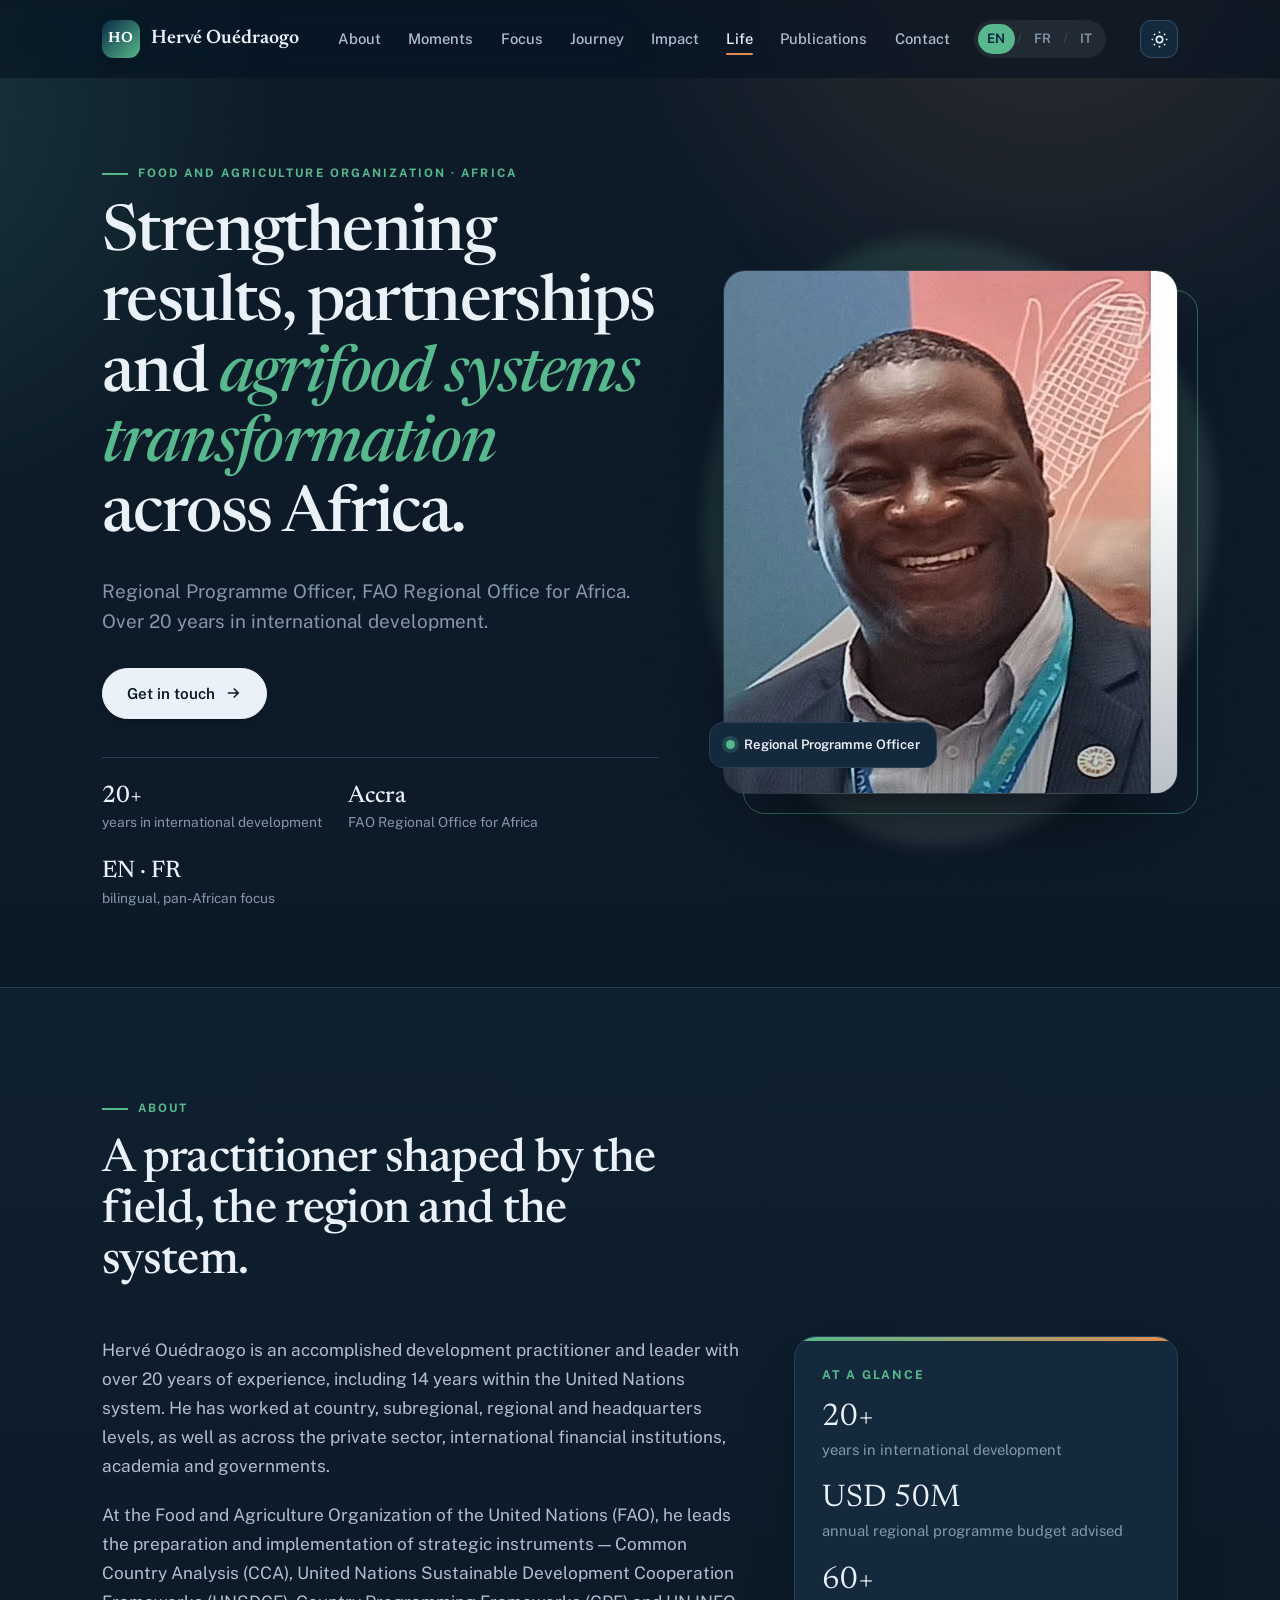
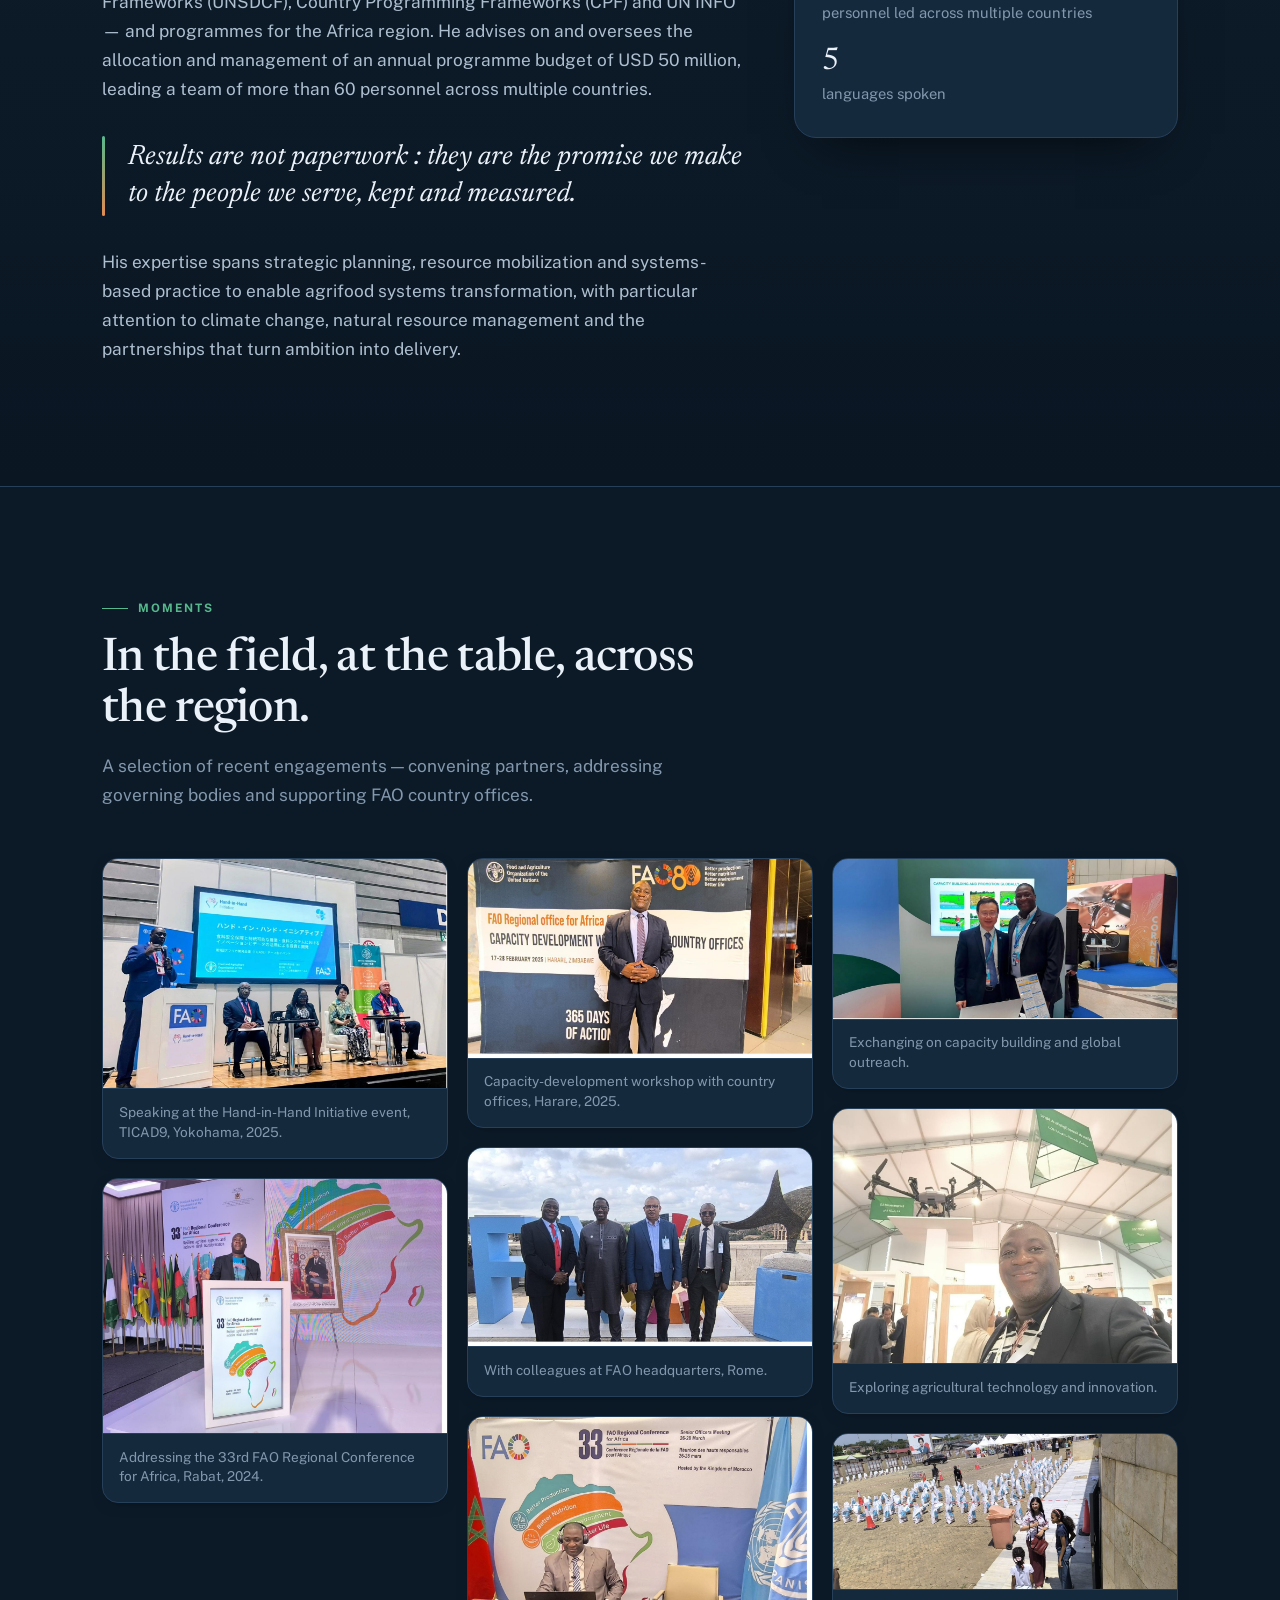
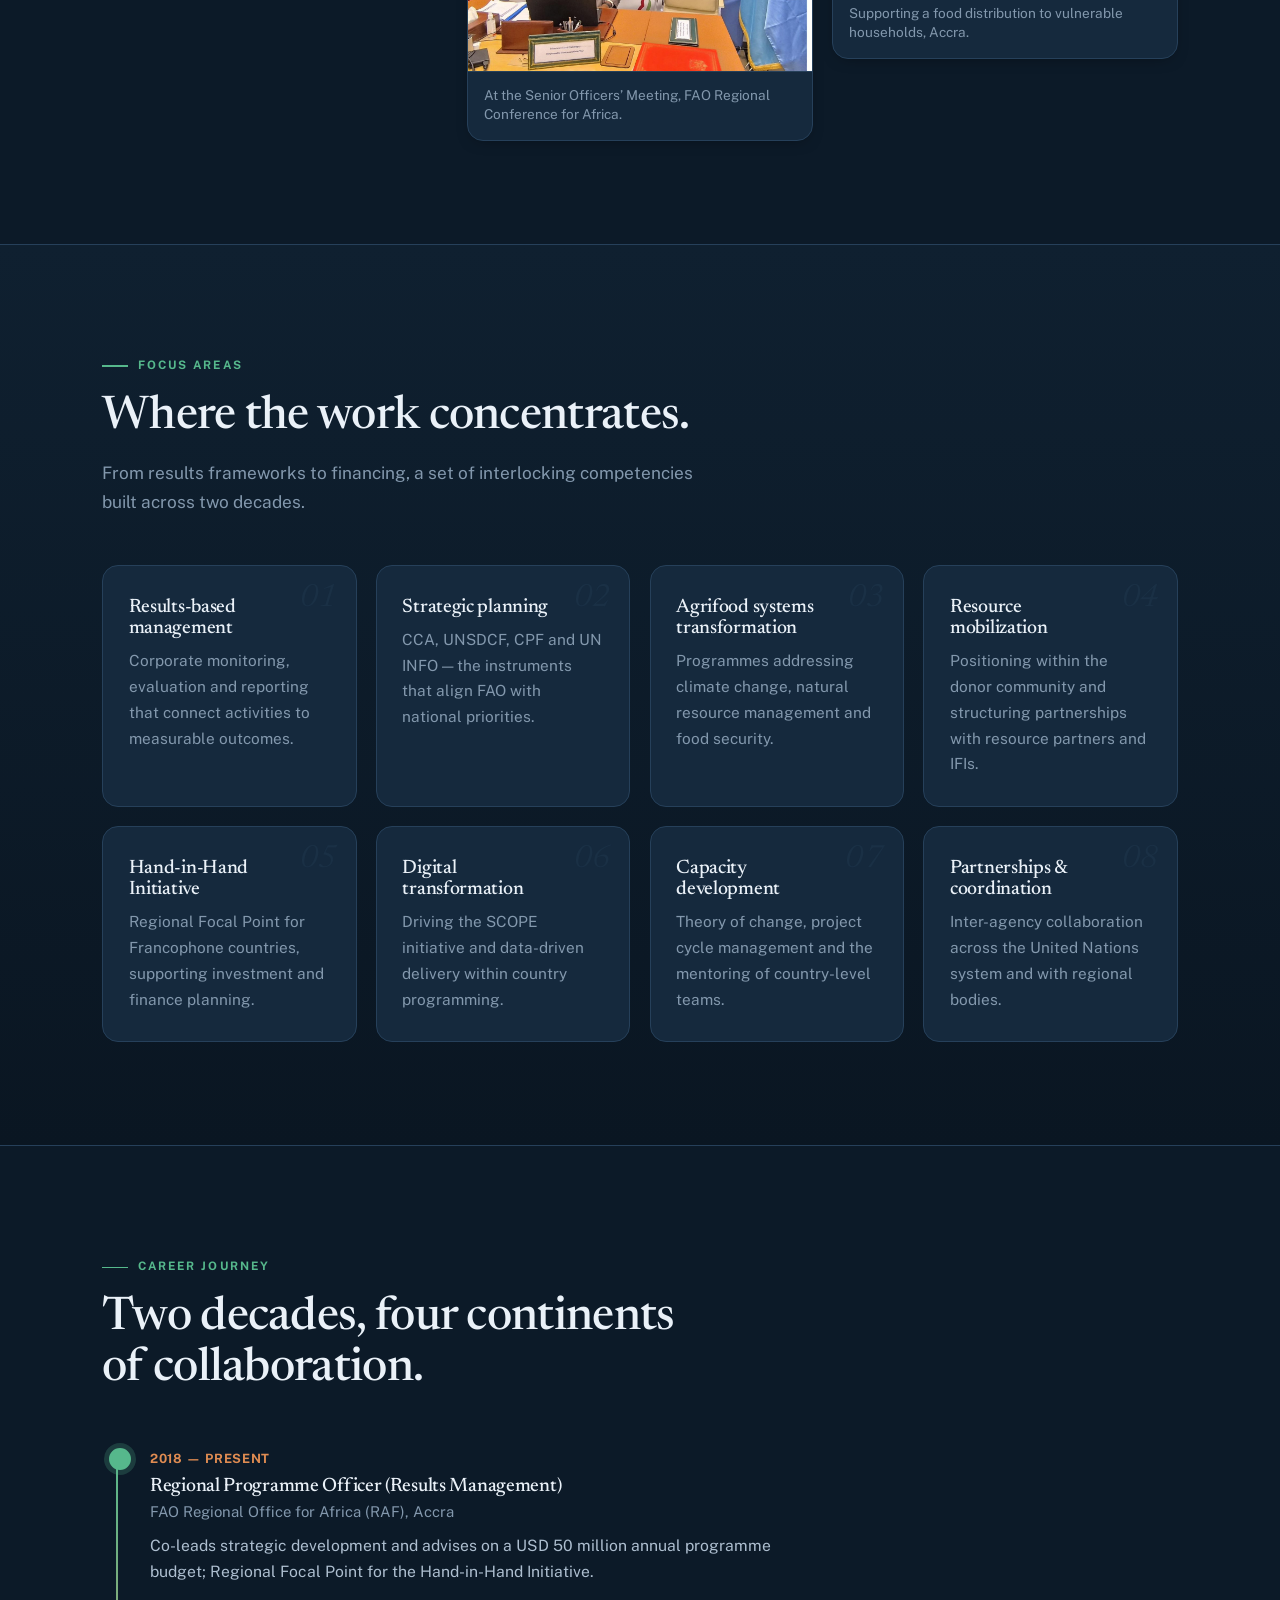
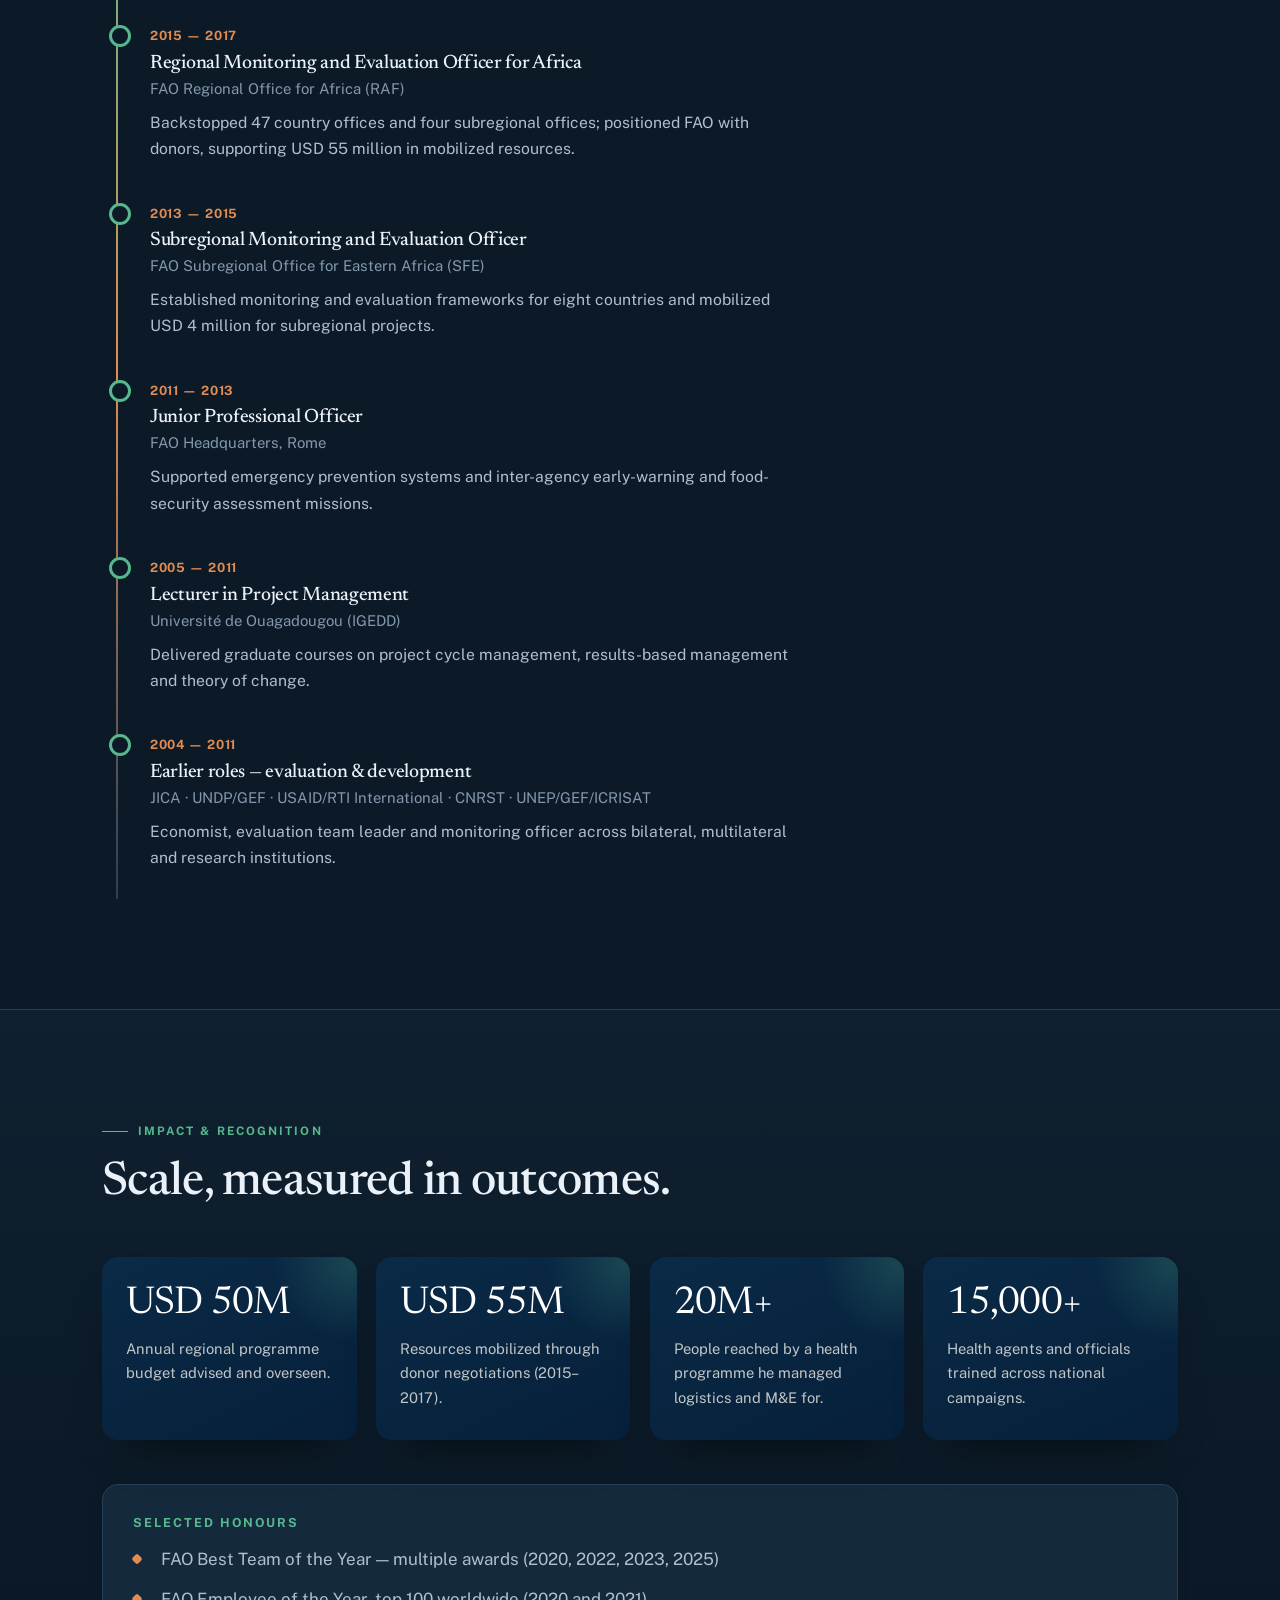
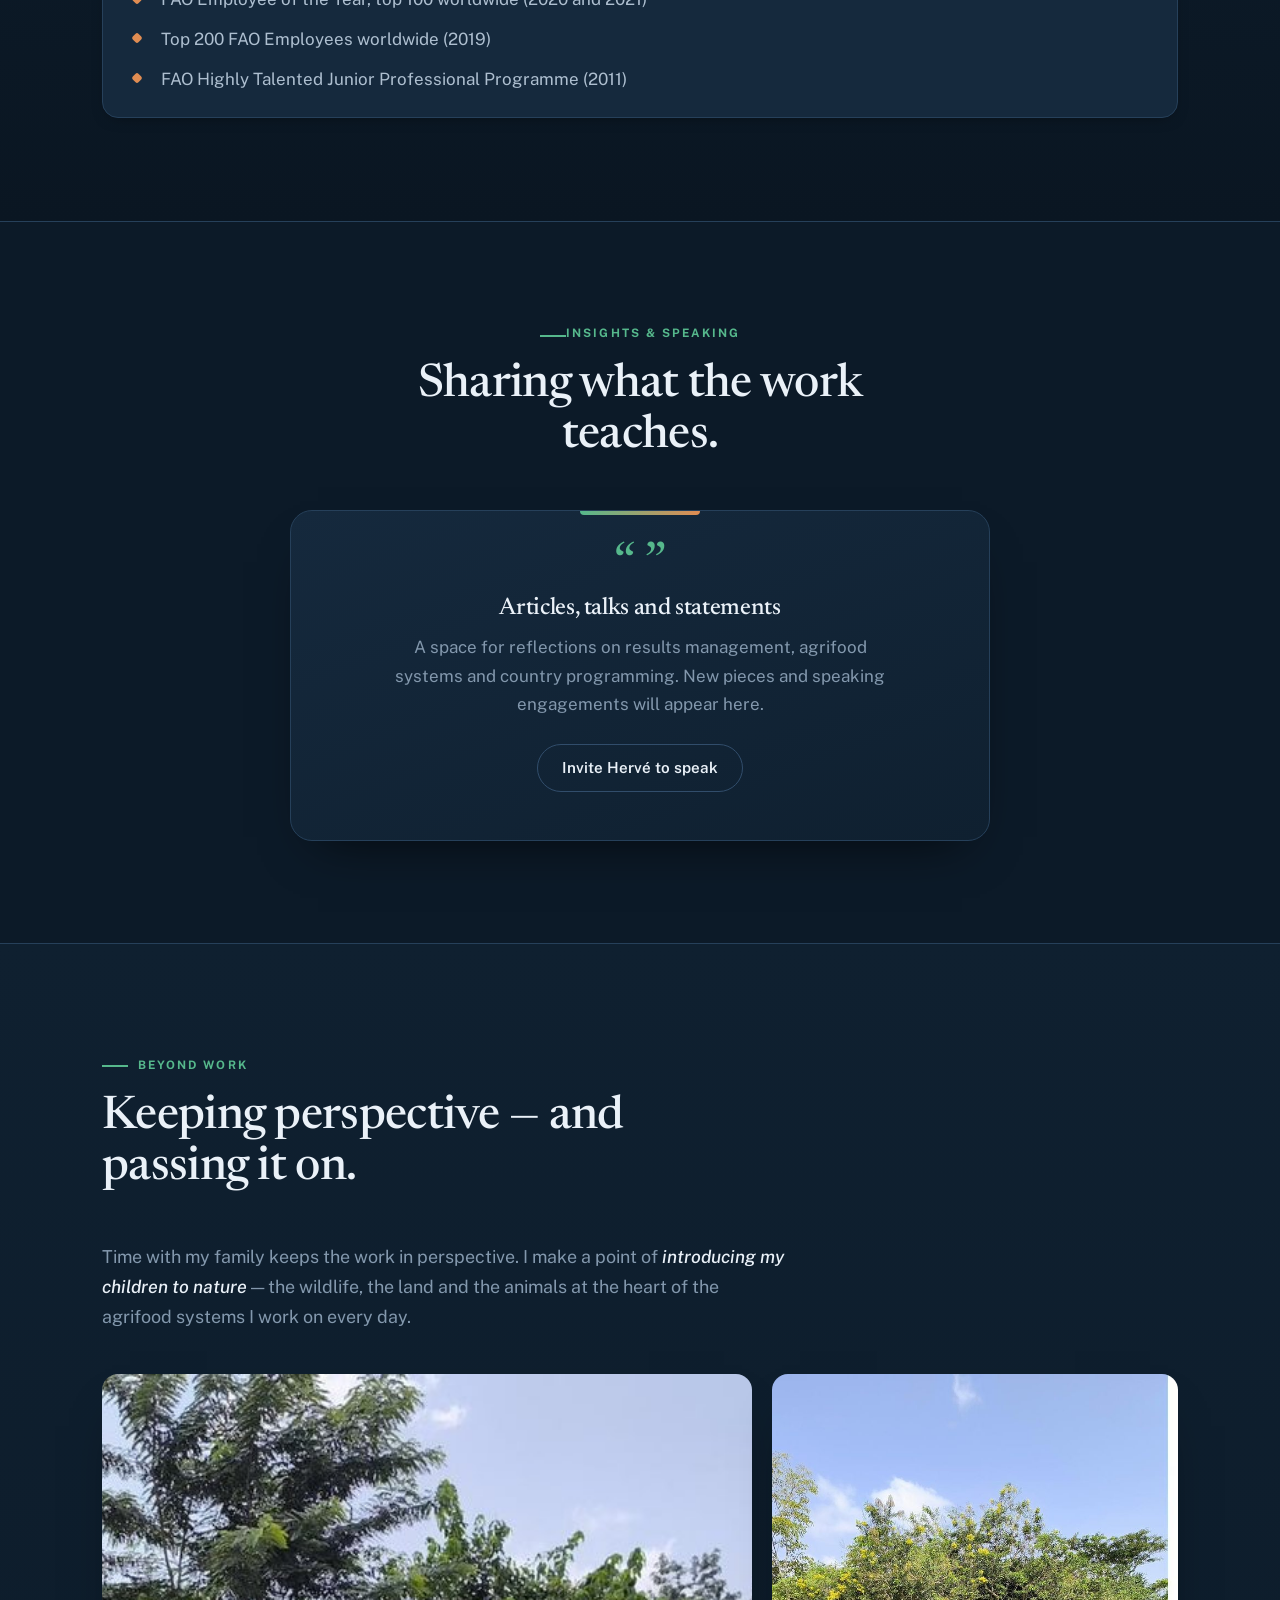
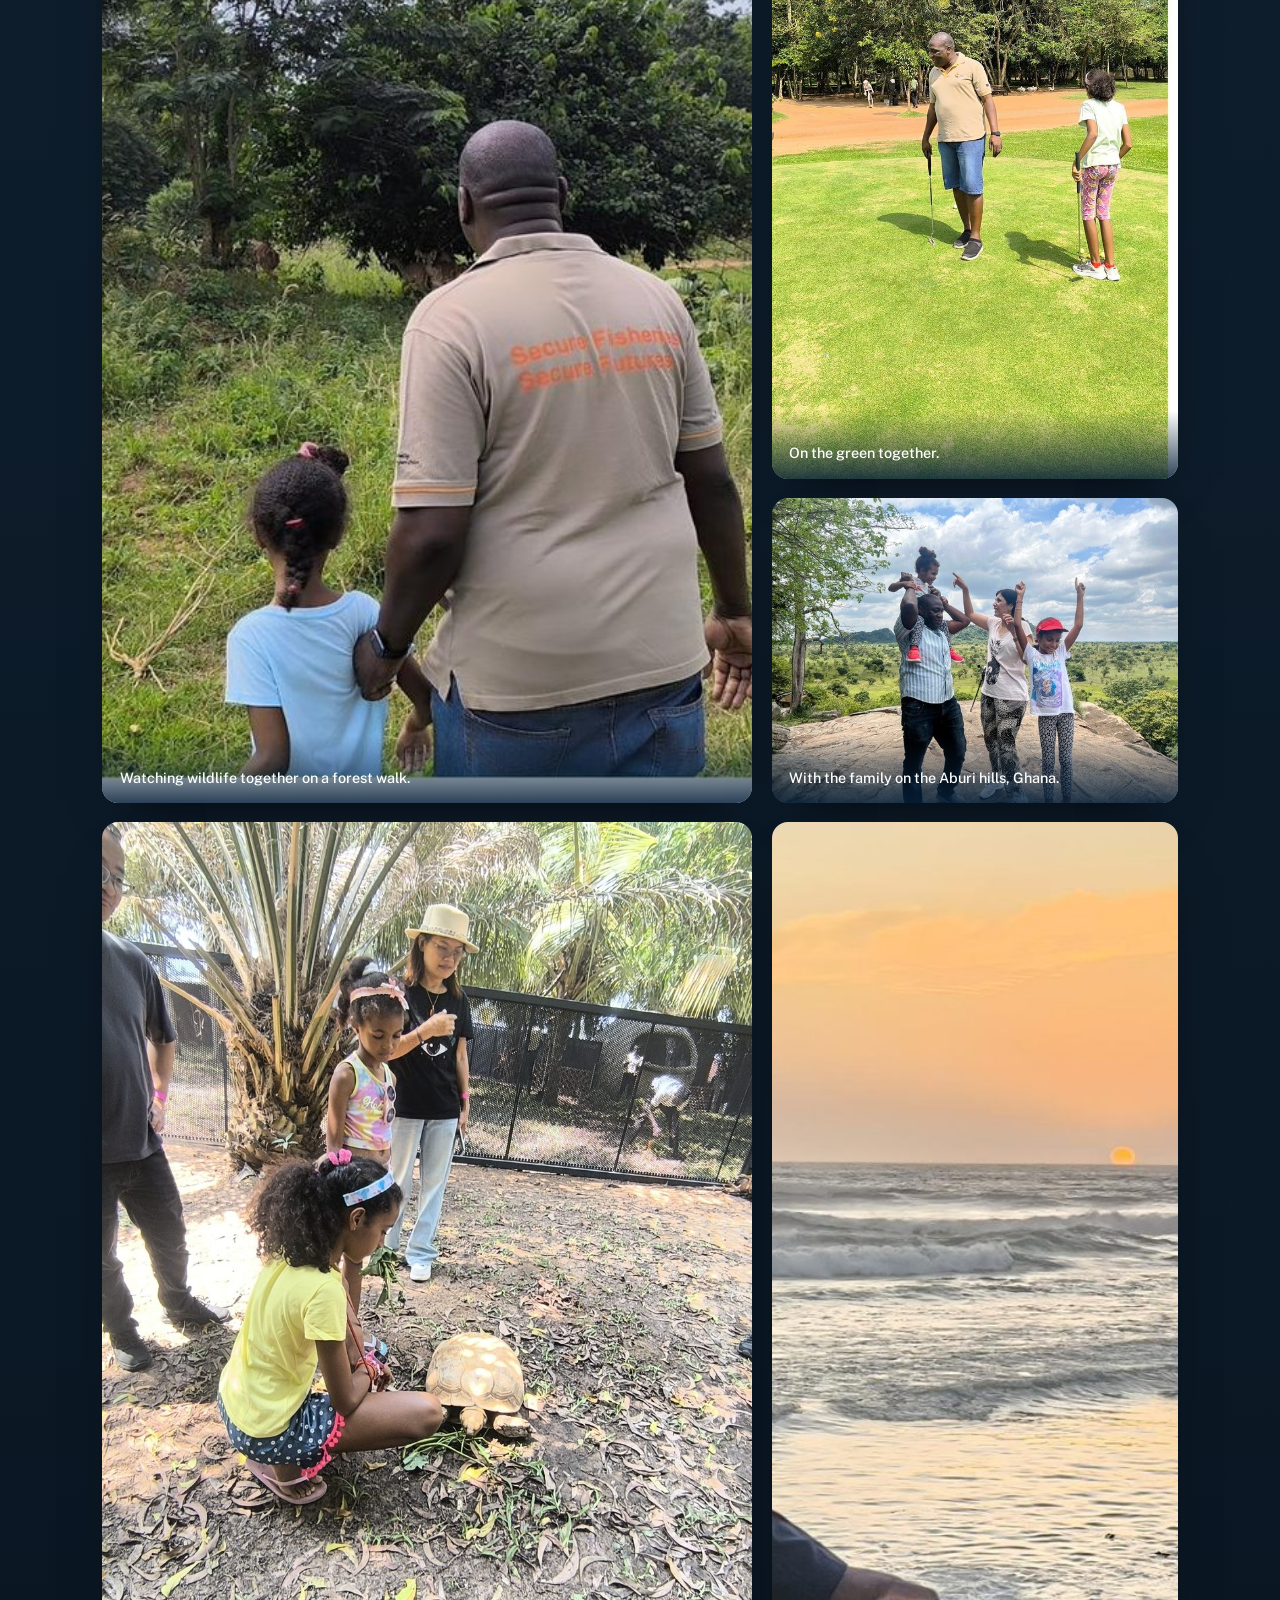
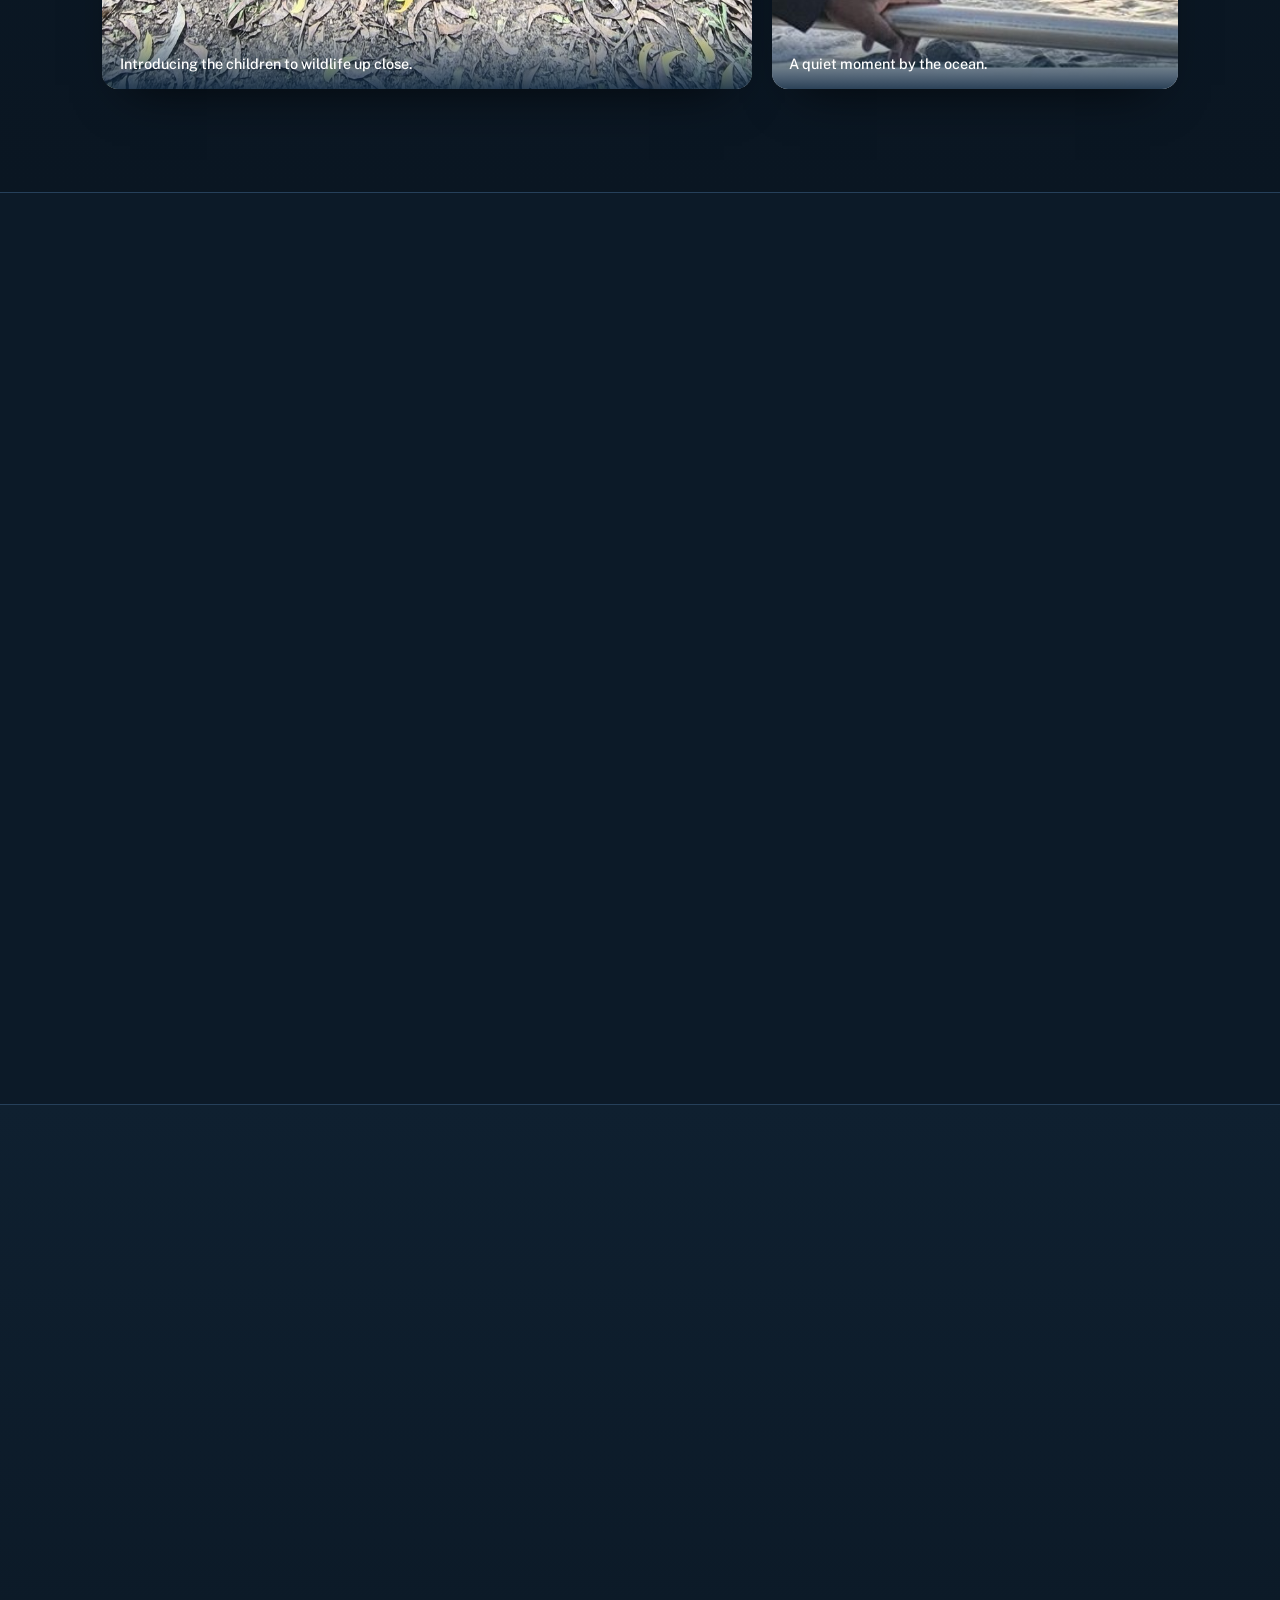
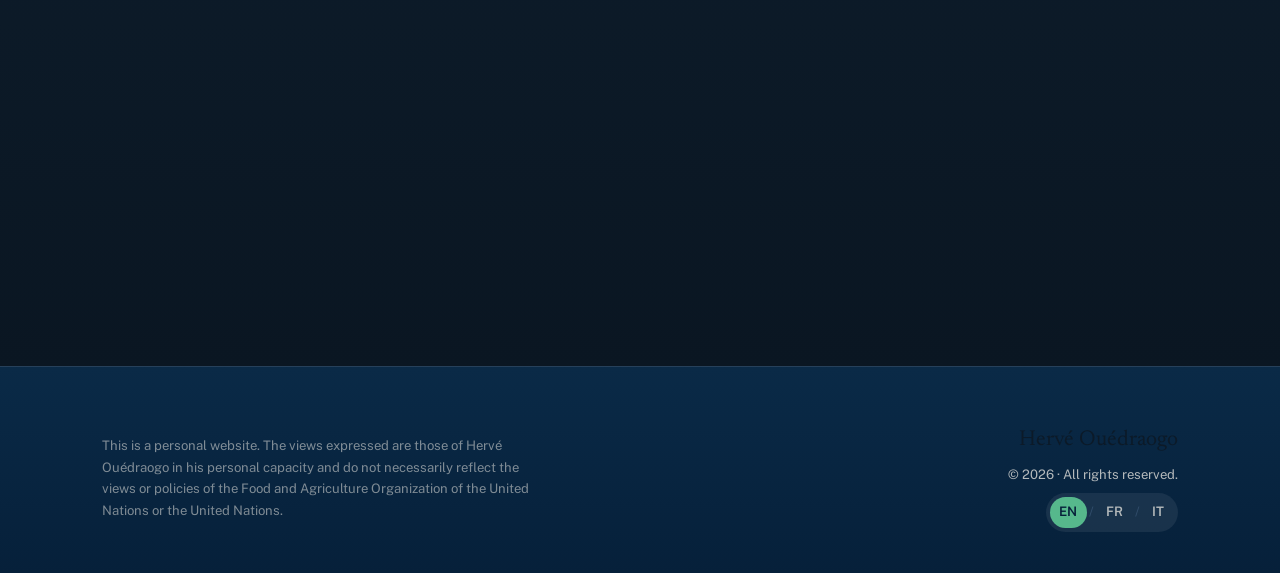
==== index.html @ b396bfe3 "Remove picture named "At work, FAO Regional Office for Africa, Accra." - Session 2 (6a26b85fbe4a0583" ====
<!DOCTYPE html>
<html lang="en" data-theme="dark">
<head>
<meta charset="UTF-8" />
<meta name="viewport" content="width=device-width, initial-scale=1.0" />
<title>Hervé Ouédraogo — Development leader, FAO Regional Office for Africa</title>
<meta name="description" content="Hervé Ouédraogo — Regional Programme Officer at the FAO Regional Office for Africa. Over 20 years in results management, strategic planning and agrifood systems transformation across Africa." />
<link rel="canonical" href="https://www.herveouedraogo.com/" />

<!-- Open Graph / Twitter -->
<meta property="og:type" content="website" />
<meta property="og:title" content="Hervé Ouédraogo — Development leader, FAO Regional Office for Africa" />
<meta property="og:description" content="Results management, strategic planning and agrifood systems transformation across Africa." />
<meta property="og:url" content="https://www.herveouedraogo.com/" />
<meta property="og:image" content="https://www.herveouedraogo.com/assets/img/og-image.jpg" />
<meta name="twitter:card" content="summary_large_image" />
<meta name="twitter:title" content="Hervé Ouédraogo — Development leader, FAO Regional Office for Africa" />
<meta name="twitter:description" content="Results management, strategic planning and agrifood systems transformation across Africa." />
<meta name="twitter:image" content="https://www.herveouedraogo.com/assets/img/og-image.jpg" />

<link rel="icon" href="assets/img/favicon.svg" type="image/svg+xml" />
<link rel="preconnect" href="https://fonts.googleapis.com">
<link rel="preconnect" href="https://fonts.gstatic.com" crossorigin>
<link href="https://fonts.googleapis.com/css2?family=Newsreader:ital,opsz,wght@0,6..72,400;0,6..72,500;0,6..72,600;1,6..72,400&family=Public+Sans:wght@400;500;600;700&display=swap" rel="stylesheet">
<link rel="stylesheet" href="css/styles.css" />

<script type="application/ld+json">
{
  "@context":"https://schema.org",
  "@type":"Person",
  "name":"Hervé Ouédraogo",
  "jobTitle":"Regional Programme Officer (Results Management)",
  "worksFor":{"@type":"Organization","name":"Food and Agriculture Organization of the United Nations"},
  "address":{"@type":"PostalAddress","addressLocality":"Accra","addressCountry":"GH"},
  "url":"https://www.herveouedraogo.com/",
  "image":"https://www.herveouedraogo.com/assets/img/portrait.jpg",
  "knowsLanguage":["fr","en","it","ar"],
  "sameAs":["[[LINKEDIN_URL]]"]
}
</script>
</head>
<body>
<div class="grain" aria-hidden="true"></div>
<div class="progress" id="progress" aria-hidden="true"></div>
<a href="#main" class="skip" data-i18n="skip">Skip to content</a>

<!-- ===== NAV ===== -->
<header class="nav">
  <div class="wrap nav-inner">
    <a href="#top" class="brand"><span class="mono">HO</span>Hervé&nbsp;Ouédraogo</a>
    <nav class="nav-links" id="navlinks" aria-label="Primary">
      <a href="#about" data-i18n="nav_about">About</a>
      <a href="#moments" data-i18n="nav_moments">Moments</a>
      <a href="#focus" data-i18n="nav_focus">Focus</a>
      <a href="#journey" data-i18n="nav_journey">Journey</a>
      <a href="#impact" data-i18n="nav_impact">Impact</a>
      <a href="#life" data-i18n="nav_life">Life</a>
      <a href="#publications" data-i18n="nav_pubs">Publications</a>
      <a href="#contact" data-i18n="nav_contact">Contact</a>
      <span class="lang" aria-label="Language">
        <button data-lang="en" aria-pressed="true">EN</button><span>/</span><button data-lang="fr" aria-pressed="false">FR</button><span>/</span><button data-lang="it" aria-pressed="false">IT</button>
      </span>
    </nav>
    <button class="theme-btn" id="themeBtn" aria-label="Toggle dark mode" title="Toggle theme"><svg class="moon" viewBox="0 0 24 24" fill="none" stroke="currentColor" stroke-width="2"><path d="M21 12.8A9 9 0 1 1 11.2 3a7 7 0 0 0 9.8 9.8z"/></svg><svg class="sun" viewBox="0 0 24 24" fill="none" stroke="currentColor" stroke-width="2"><circle cx="12" cy="12" r="4"/><path d="M12 2v2M12 20v2M4.9 4.9l1.4 1.4M17.7 17.7l1.4 1.4M2 12h2M20 12h2M4.9 19.1l1.4-1.4M17.7 6.3l1.4-1.4"/></svg></button>
    <button class="menu-btn" id="menuBtn" aria-label="Open menu" aria-expanded="false" aria-controls="navlinks">
      <svg viewBox="0 0 24 24" fill="none" stroke="currentColor" stroke-width="2"><path d="M3 6h18M3 12h18M3 18h18"/></svg>
    </button>
  </div>
</header>

<main id="main">
<span id="top"></span>

<!-- ===== HERO ===== -->
<section class="hero">
  <div class="wrap hero-grid">
    <div class="reveal stagger">
      <span class="eyebrow" data-i18n="hero_eyebrow">Food and Agriculture Organization · Africa</span>
      <h1>
        <span data-i18n="hero_h1a">Strengthening results, partnerships and</span>
        <span class="accent" data-i18n="hero_h1b">agrifood systems transformation</span>
        <span data-i18n="hero_h1c">across Africa.</span>
      </h1>
      <p class="hero-sub" data-i18n="hero_sub">Regional Programme Officer, FAO Regional Office for Africa. Over 20 years in international development.</p>
      <div class="cta-row">
        <a href="#contact" class="btn btn-primary">
          <span data-i18n="hero_cta2">Get in touch</span>
          <svg viewBox="0 0 24 24" fill="none" stroke="currentColor" stroke-width="2"><path d="M5 12h14M13 6l6 6-6 6"/></svg>
        </a>
      </div>
      <div class="hero-meta">
        <div class="m"><strong>20+</strong><span data-i18n="glance_1">years in international development</span></div>
        <div class="m"><strong>Accra</strong><span data-i18n="hero_m2">FAO Regional Office for Africa</span></div>
        <div class="m"><strong>EN · FR</strong><span data-i18n="hero_m3">bilingual, pan-African focus</span></div>
      </div>
    </div>
    <div class="portrait-frame reveal">
      <span class="blob" aria-hidden="true"></span>
      <div class="portrait">
        <img src="assets/img/portrait.jpg" alt="Portrait of Hervé Ouédraogo" />
      </div>
      <div class="badge"><span class="dot"></span><span data-i18n="badge">Regional Programme Officer</span></div>
    </div>
  </div>
</section>

<!-- ===== ABOUT ===== -->
<section id="about" class="alt">
  <div class="wrap">
    <div class="section-head reveal">
      <span class="eyebrow" data-i18n="about_eyebrow">About</span>
      <h2 data-i18n="about_h2">A practitioner shaped by the field, the region and the system.</h2>
    </div>
    <div class="about-grid">
      <div class="about-body reveal">
        <p data-i18n="about_p1">Hervé Ouédraogo is an accomplished development practitioner and leader with over 20 years of experience, including 14 years within the United Nations system. He has worked at country, subregional, regional and headquarters levels, as well as across the private sector, international financial institutions, academia and governments.</p>
        <p data-i18n="about_p2">At the Food and Agriculture Organization of the United Nations (FAO), he leads the preparation and implementation of strategic instruments — Common Country Analysis (CCA), United Nations Sustainable Development Cooperation Frameworks (UNSDCF), Country Programming Frameworks (CPF) and UN INFO — and programmes for the Africa region. He advises on and oversees the allocation and management of an annual programme budget of USD 50 million, leading a team of more than 60 personnel across multiple countries.</p>
        <blockquote class="pullquote" data-i18n="about_quote">Results are not paperwork : they are the promise we make to the people we serve, kept and measured.</blockquote>
        <p data-i18n="about_p3">His expertise spans strategic planning, resource mobilization and systems-based practice to enable agrifood systems transformation, with particular attention to climate change, natural resource management and the partnerships that turn ambition into delivery.</p>
      </div>
      <aside class="glance reveal" aria-label="At a glance">
        <h3 data-i18n="glance_title">At a glance</h3>
        <dl>
          <div><dt>20+</dt><dd data-i18n="glance_1">years in international development</dd></div>
          <div><dt>USD 50M</dt><dd data-i18n="glance_2">annual regional programme budget advised</dd></div>
          <div><dt>60+</dt><dd data-i18n="glance_3">personnel led across multiple countries</dd></div>
          <div><dt>5</dt><dd data-i18n="glance_4">languages spoken</dd></div>
        </dl>
      </aside>
    </div>
  </div>
</section>

<!-- ===== MOMENTS ===== -->
<section id="moments">
  <div class="wrap">
    <div class="section-head reveal">
      <span class="eyebrow" data-i18n="moments_eyebrow">Moments</span>
      <h2 data-i18n="moments_h2">In the field, at the table, across the region.</h2>
      <p data-i18n="moments_sub">A selection of recent engagements — convening partners, addressing governing bodies and supporting FAO country offices.</p>
    </div>
    <div class="gallery reveal">
      <figure class="shot"><div class="imgwrap"><img src="assets/img/moment-speaking-ticad.jpg" loading="lazy" alt="Hervé Ouédraogo speaking at a Hand-in-Hand Initiative event during TICAD9" /></div><figcaption data-i18n="cap_ticad">Speaking at the Hand-in-Hand Initiative event, TICAD9, Yokohama, 2025.</figcaption></figure>
      <figure class="shot"><div class="imgwrap"><img src="assets/img/moment-speaking-rabat.jpg" loading="lazy" alt="Hervé Ouédraogo addressing the 33rd FAO Regional Conference for Africa in Rabat" /></div><figcaption data-i18n="cap_rabat">Addressing the 33rd FAO Regional Conference for Africa, Rabat, 2024.</figcaption></figure>
      <figure class="shot"><div class="imgwrap"><img src="assets/img/moment-harare-banner.jpg" loading="lazy" alt="At an FAO capacity-development workshop in Harare" /></div><figcaption data-i18n="cap_harare">Capacity-development workshop with country offices, Harare, 2025.</figcaption></figure>
      <figure class="shot"><div class="imgwrap"><img src="assets/img/moment-fao-hq-rome.jpg" loading="lazy" alt="With colleagues at FAO headquarters in Rome" /></div><figcaption data-i18n="cap_rome">With colleagues at FAO headquarters, Rome.</figcaption></figure>
      <figure class="shot"><div class="imgwrap"><img src="assets/img/moment-som-chair.jpg" loading="lazy" alt="At the Senior Officers' Meeting of the FAO Regional Conference for Africa" /></div><figcaption data-i18n="cap_som">At the Senior Officers’ Meeting, FAO Regional Conference for Africa.</figcaption></figure>
      <figure class="shot"><div class="imgwrap"><img src="assets/img/moment-capacity.jpg" loading="lazy" alt="Exchanging on capacity building and global outreach" /></div><figcaption data-i18n="cap_capacity">Exchanging on capacity building and global outreach.</figcaption></figure>
      <figure class="shot"><div class="imgwrap"><img src="assets/img/moment-agritech-drone.jpg" loading="lazy" alt="Visiting an agricultural technology and innovation exhibition" /></div><figcaption data-i18n="cap_agritech">Exploring agricultural technology and innovation.</figcaption></figure>
      <figure class="shot"><div class="imgwrap"><img src="assets/img/moment-food-distribution-accra.jpg" loading="lazy" alt="Food relief parcels laid out for distribution to vulnerable households in Accra" /></div><figcaption data-i18n="cap_food">Supporting a food distribution to vulnerable households, Accra.</figcaption></figure>
    </div>
  </div>
</section>

<!-- ===== FOCUS ===== -->
<section id="focus" class="alt">
  <div class="wrap">
    <div class="section-head reveal">
      <span class="eyebrow" data-i18n="focus_eyebrow">Focus areas</span>
      <h2 data-i18n="focus_h2">Where the work concentrates.</h2>
      <p data-i18n="focus_p">From results frameworks to financing, a set of interlocking competencies built across two decades.</p>
    </div>
    <div class="cards">
      <article class="card reveal"><span class="num">01</span><h3 data-i18n="f1_t">Results-based management</h3><p data-i18n="f1_d">Corporate monitoring, evaluation and reporting that connect activities to measurable outcomes.</p></article>
      <article class="card reveal"><span class="num">02</span><h3 data-i18n="f2_t">Strategic planning</h3><p data-i18n="f2_d">CCA, UNSDCF, CPF and UN INFO — the instruments that align FAO with national priorities.</p></article>
      <article class="card reveal"><span class="num">03</span><h3 data-i18n="f3_t">Agrifood systems transformation</h3><p data-i18n="f3_d">Programmes addressing climate change, natural resource management and food security.</p></article>
      <article class="card reveal"><span class="num">04</span><h3 data-i18n="f4_t">Resource mobilization</h3><p data-i18n="f4_d">Positioning within the donor community and structuring partnerships with resource partners and IFIs.</p></article>
      <article class="card reveal"><span class="num">05</span><h3 data-i18n="f5_t">Hand-in-Hand Initiative</h3><p data-i18n="f5_d">Regional Focal Point for Francophone countries, supporting investment and finance planning.</p></article>
      <article class="card reveal"><span class="num">06</span><h3 data-i18n="f6_t">Digital transformation</h3><p data-i18n="f6_d">Driving the SCOPE initiative and data-driven delivery within country programming.</p></article>
      <article class="card reveal"><span class="num">07</span><h3 data-i18n="f7_t">Capacity development</h3><p data-i18n="f7_d">Theory of change, project cycle management and the mentoring of country-level teams.</p></article>
      <article class="card reveal"><span class="num">08</span><h3 data-i18n="f8_t">Partnerships &amp; coordination</h3><p data-i18n="f8_d">Inter-agency collaboration across the United Nations system and with regional bodies.</p></article>
    </div>
  </div>
</section>

<!-- ===== JOURNEY ===== -->
<section id="journey">
  <div class="wrap">
    <div class="section-head reveal">
      <span class="eyebrow" data-i18n="journey_eyebrow">Career journey</span>
      <h2 data-i18n="journey_h2">Two decades, four continents of collaboration.</h2>
    </div>
    <div class="timeline">
      <div class="tl-item now reveal"><span class="tl-years">2018 — <span data-i18n="present">present</span></span><h3 data-i18n="j1_t">Regional Programme Officer (Results Management)</h3><div class="tl-org" data-i18n="j1_o">FAO Regional Office for Africa (RAF), Accra</div><p data-i18n="j1_d">Co-leads strategic development and advises on a USD 50 million annual programme budget; Regional Focal Point for the Hand-in-Hand Initiative.</p></div>
      <div class="tl-item reveal"><span class="tl-years">2015 — 2017</span><h3 data-i18n="j2_t">Regional Monitoring and Evaluation Officer for Africa</h3><div class="tl-org" data-i18n="j2_o">FAO Regional Office for Africa (RAF)</div><p data-i18n="j2_d">Backstopped 47 country offices and four subregional offices; positioned FAO with donors, supporting USD 55 million in mobilized resources.</p></div>
      <div class="tl-item reveal"><span class="tl-years">2013 — 2015</span><h3 data-i18n="j3_t">Subregional Monitoring and Evaluation Officer</h3><div class="tl-org" data-i18n="j3_o">FAO Subregional Office for Eastern Africa (SFE)</div><p data-i18n="j3_d">Established monitoring and evaluation frameworks for eight countries and mobilized USD 4 million for subregional projects.</p></div>
      <div class="tl-item reveal"><span class="tl-years">2011 — 2013</span><h3 data-i18n="j4_t">Junior Professional Officer</h3><div class="tl-org" data-i18n="j4_o">FAO Headquarters, Rome</div><p data-i18n="j4_d">Supported emergency prevention systems and inter-agency early-warning and food-security assessment missions.</p></div>
      <div class="tl-item reveal"><span class="tl-years">2005 — 2011</span><h3 data-i18n="j5_t">Lecturer in Project Management</h3><div class="tl-org" data-i18n="j5_o">Université de Ouagadougou (IGEDD)</div><p data-i18n="j5_d">Delivered graduate courses on project cycle management, results-based management and theory of change.</p></div>
      <div class="tl-item reveal"><span class="tl-years">2004 — 2011</span><h3 data-i18n="j6_t">Earlier roles — evaluation &amp; development</h3><div class="tl-org" data-i18n="j6_o">JICA · UNDP/GEF · USAID/RTI International · CNRST · UNEP/GEF/ICRISAT</div><p data-i18n="j6_d">Economist, evaluation team leader and monitoring officer across bilateral, multilateral and research institutions.</p></div>
    </div>
  </div>
</section>

<!-- ===== IMPACT ===== -->
<section id="impact" class="alt">
  <div class="wrap">
    <div class="section-head reveal">
      <span class="eyebrow" data-i18n="impact_eyebrow">Impact &amp; recognition</span>
      <h2 data-i18n="impact_h2">Scale, measured in outcomes.</h2>
    </div>
    <div class="impact-grid reveal stagger">
      <div class="stat"><div class="fig" data-prefix="USD " data-target="50" data-suffix="M">USD 50M</div><p data-i18n="s1">Annual regional programme budget advised and overseen.</p></div>
      <div class="stat"><div class="fig" data-prefix="USD " data-target="55" data-suffix="M">USD 55M</div><p data-i18n="s2">Resources mobilized through donor negotiations (2015–2017).</p></div>
      <div class="stat"><div class="fig" data-target="20" data-suffix="M+">20M+</div><p data-i18n="s3">People reached by a health programme he managed logistics and M&amp;E for.</p></div>
      <div class="stat"><div class="fig" data-target="15000" data-suffix="+" data-comma="1">15,000+</div><p data-i18n="s4">Health agents and officials trained across national campaigns.</p></div>
    </div>
    <div class="honours reveal">
      <h3 data-i18n="honours_title">Selected honours</h3>
      <ul>
        <li data-i18n="h1">FAO Best Team of the Year — multiple awards (2020, 2022, 2023, 2025)</li>
        <li data-i18n="h2">FAO Employee of the Year, top 100 worldwide (2020 and 2021)</li>
        <li data-i18n="h3">Top 200 FAO Employees worldwide (2019)</li>
        <li data-i18n="h4">FAO Highly Talented Junior Professional Programme (2011)</li>
      </ul>
    </div>
  </div>
</section>

<!-- ===== INSIGHTS ===== -->
<section id="insights">
  <div class="wrap">
    <div class="section-head reveal" style="text-align:center;margin-left:auto;margin-right:auto;">
      <span class="eyebrow" style="display:block;" data-i18n="insights_eyebrow">Insights &amp; speaking</span>
      <h2 data-i18n="insights_h2">Sharing what the work teaches.</h2>
    </div>
    <div class="insights-box reveal">
      <div class="ic">“ ”</div>
      <h3 data-i18n="insights_t">Articles, talks and statements</h3>
      <p data-i18n="insights_p">A space for reflections on results management, agrifood systems and country programming. New pieces and speaking engagements will appear here.</p>
      <a href="#contact" class="btn btn-ghost"><span data-i18n="insights_cta">Invite Hervé to speak</span></a>
    </div>
  </div>
</section>

<!-- ===== WORK-LIFE BALANCE ===== -->
<section id="life" class="alt">
  <div class="wrap">
    <div class="section-head reveal">
      <span class="eyebrow" data-i18n="life_eyebrow">Beyond work</span>
      <h2 data-i18n="life_h2">Keeping perspective — and passing it on.</h2>
    </div>
    <p class="life-lede reveal" data-i18n="life_lede">Time with my family keeps the work in perspective. I make a point of <em>introducing my children to nature</em> — the wildlife, the land and the animals at the heart of the agrifood systems I work on every day.</p>
    <div class="life-grid reveal">
      <figure class="feature"><img src="assets/img/life-nature-antelope.jpg" loading="lazy" alt="Walking with family in a forest, watching an antelope graze" /><figcaption data-i18n="cap_nature">Watching wildlife together on a forest walk.</figcaption></figure>
      <figure><img src="assets/img/life-golf.jpg" loading="lazy" alt="On the golf green with my daughter" /><figcaption data-i18n="cap_golf">On the green together.</figcaption></figure>
      <figure><img src="assets/img/life-aburi-hills.jpg" loading="lazy" alt="With my family on a rocky outcrop overlooking the green Aburi hills in Ghana" /><figcaption data-i18n="cap_aburi">With the family on the Aburi hills, Ghana.</figcaption></figure>
      <figure><img src="assets/img/life-zoo-tortoise.jpg" loading="lazy" alt="My children meeting a giant tortoise during a visit to a wildlife park" /><figcaption data-i18n="cap_zoo">Introducing the children to wildlife up close.</figcaption></figure>
      <figure><img src="assets/img/life-sunset.jpg" loading="lazy" alt="A quiet moment by the ocean at sunset" /><figcaption data-i18n="cap_sunset">A quiet moment by the ocean.</figcaption></figure>
    </div>
  </div>
</section>

<!-- ===== PUBLICATIONS ===== -->
<section id="publications">
  <div class="wrap">
    <div class="section-head reveal">
      <span class="eyebrow" data-i18n="pubs_eyebrow">Publications</span>
      <h2 data-i18n="pubs_h2">Selected peer-reviewed and applied research.</h2>
    </div>
    <div class="pubs">
      <article class="pub reveal"><span class="yr">2008</span><div class="meta"><span class="t" data-i18n="p1_t">Efficiency of onion and potato producers in the Saïs region, Morocco.</span><br><span class="src" data-i18n="p1_s">Agronomie Africaine, Vol. 20, No. 3 (2008).</span></div></article>
      <article class="pub reveal"><span class="yr">2008</span><div class="meta"><span class="t" data-i18n="p2_t">Determinants of households’ fish demand in Burkina Faso.</span><br><span class="src" data-i18n="p2_s">Tropicultura (Belgium, 2008).</span></div></article>
      <article class="pub reveal"><span class="yr">2008</span><div class="meta"><span class="t" data-i18n="p3_t">Technical audit of the AfDB-funded PADAZ agricultural project, Niger.</span><br><span class="src" data-i18n="p3_s">(2008).</span></div></article>
      <article class="pub reveal"><span class="yr">2007</span><div class="meta"><span class="t" data-i18n="p4_t">Monograph of agriculture and value chains in West Africa: the case of Burkina Faso.</span><br><span class="src" data-i18n="p4_s">CMA/AOC, Ouagadougou (2007).</span></div></article>
      <article class="pub reveal"><span class="yr">2005</span><div class="meta"><span class="t" data-i18n="p5_t">Impact assessment of FAO’s Farmer Field School methodology for Integrated Pest Management.</span><br><span class="src" data-i18n="p5_s">with the University of Hannover (2005).</span></div></article>
    </div>
  </div>
</section>

<!-- ===== CONTACT ===== -->
<section id="contact" class="alt">
  <div class="wrap">
    <div class="section-head reveal">
      <span class="eyebrow" data-i18n="contact_eyebrow">Contact</span>
      <h2 data-i18n="contact_h2">Let’s start a conversation.</h2>
    </div>
    <div class="contact-grid">
      <div class="contact-intro reveal">
        <p data-i18n="contact_intro">For partnership, speaking or advisory enquiries, the most reliable way to reach me is by email or LinkedIn.</p>
        <div class="contact-links">
          <a href="mailto:[[PUBLIC_EMAIL]]">
            <svg viewBox="0 0 24 24" fill="none" stroke="currentColor" stroke-width="2"><rect x="3" y="5" width="18" height="14" rx="2"/><path d="m3 7 9 6 9-6"/></svg>
            <span data-i18n="email">Email Hervé</span>
          </a>
          <a href="[[LINKEDIN_URL]]" target="_blank" rel="noopener">
            <svg viewBox="0 0 24 24" fill="currentColor"><path d="M4.98 3.5a2.5 2.5 0 1 1 0 5 2.5 2.5 0 0 1 0-5zM3 9h4v12H3zM9 9h3.8v1.7h.05c.53-1 1.83-2.05 3.77-2.05 4.03 0 4.78 2.65 4.78 6.1V21h-4v-5.4c0-1.29-.02-2.95-1.8-2.95-1.8 0-2.08 1.4-2.08 2.85V21H9z"/></svg>
            <span data-i18n="linkedin">Connect on LinkedIn</span>
          </a>
        </div>
      </div>
      <form action="[[FORMSPREE_ENDPOINT]]" method="POST" class="reveal" aria-label="Contact form">
        <div class="field"><label for="cname" data-i18n="form_name">Name</label><input id="cname" name="name" type="text" required placeholder="Your name" /></div>
        <div class="field"><label for="cemail" data-i18n="form_email">Email</label><input id="cemail" name="email" type="email" required placeholder="you@organization.org" /></div>
        <div class="field"><label for="cmsg" data-i18n="form_msg">Message</label><textarea id="cmsg" name="message" rows="4" required placeholder="How can I help?"></textarea></div>
        <button type="submit" class="btn btn-primary"><span data-i18n="form_send">Send message</span></button>
      </form>
    </div>
  </div>
</section>
</main>

<!-- ===== FOOTER ===== -->
<footer>
  <div class="wrap foot-inner">
    <p class="disclaimer" data-i18n="disclaimer">This is a personal website. The views expressed are those of Hervé Ouédraogo in his personal capacity and do not necessarily reflect the views or policies of the Food and Agriculture Organization of the United Nations or the United Nations.</p>
    <div class="foot-right">
      <div class="fbrand">Hervé Ouédraogo</div>
      <div>© <span id="year">2026</span> · <span data-i18n="foot_rights">All rights reserved.</span></div>
      <div class="lang" aria-label="Language" style="justify-content:flex-end;margin-top:.4rem;">
        <button data-lang="en" aria-pressed="true">EN</button><span>/</span><button data-lang="fr" aria-pressed="false">FR</button><span>/</span><button data-lang="it" aria-pressed="false">IT</button>
      </div>
    </div>
  </div>
</footer>

<div class="lightbox" id="lightbox" aria-hidden="true" role="dialog" aria-modal="true" aria-label="Image viewer"><button class="lb-btn lb-close" id="lbClose" aria-label="Close"><svg viewBox="0 0 24 24" fill="none" stroke="currentColor" stroke-width="2"><path d="M6 6l12 12M18 6 6 18"/></svg></button><button class="lb-btn lb-prev" id="lbPrev" aria-label="Previous image"><svg viewBox="0 0 24 24" fill="none" stroke="currentColor" stroke-width="2"><path d="M15 6l-6 6 6 6"/></svg></button><figure><img id="lbImg" alt="" /><figcaption id="lbCap"></figcaption></figure><button class="lb-btn lb-next" id="lbNext" aria-label="Next image"><svg viewBox="0 0 24 24" fill="none" stroke="currentColor" stroke-width="2"><path d="M9 6l6 6-6 6"/></svg></button></div>

<script src="js/main.js"></script>
</body>
</html>
---- css/styles.css ----
/* ============================================================
   Hervé Ouédraogo — personal website
   Aesthetic: warm editorial modernism. Ink + parchment, teal &
   terracotta accents, layered depth, subtle grain, refined motion.
   Static, no build step.
   ============================================================ */
:root{
  --ink:#0A2A47; --ink-2:#06203a; --ink-soft:#21405a;
  --teal:#2E7D5B; --teal-2:#246a4c; --teal-glow:rgba(46,125,91,.16);
  --accent:#C0612C; --accent-2:#a8521f; --accent-glow:rgba(192,97,44,.14);
  --paper:#F6F2EA; --paper-2:#EFE8DB; --surface:#ffffff;
  --muted:#566578; --ink-text:#1d3145;
  --line:#e4ddcf; --line-2:#d8cfbd;
  --serif:'Newsreader',Georgia,'Times New Roman',serif;
  --sans:'Public Sans',system-ui,-apple-system,'Segoe UI',Roboto,sans-serif;
  --maxw:1180px;
  --shadow-sm:0 4px 14px -8px rgba(10,42,71,.30);
  --shadow:0 22px 48px -28px rgba(10,42,71,.45);
  --shadow-lg:0 40px 80px -40px rgba(10,42,71,.55);
  --r:16px; --r-lg:22px;
  --deep:#0A2A47; --deep-2:#06203a;   /* fixed dark navy, theme-independent */
}
*{box-sizing:border-box;}
html{scroll-behavior:smooth;}
body{
  margin:0;background:var(--paper);color:var(--ink-text);
  font-family:var(--sans);line-height:1.68;font-size:17px;
  -webkit-font-smoothing:antialiased;text-rendering:optimizeLegibility;
  overflow-x:hidden;
}
img{max-width:100%;display:block;}
a{color:var(--accent);}
::selection{background:var(--teal);color:#fff;}

/* grain + ambient color field */
.grain{position:fixed;inset:0;z-index:1;pointer-events:none;opacity:.045;mix-blend-mode:multiply;
  background-image:url("data:image/svg+xml,%3Csvg xmlns='http://www.w3.org/2000/svg' width='160' height='160'%3E%3Cfilter id='n'%3E%3CfeTurbulence type='fractalNoise' baseFrequency='0.85' numOctaves='2' stitchTiles='stitch'/%3E%3C/filter%3E%3Crect width='100%25' height='100%25' filter='url(%23n)'/%3E%3C/svg%3E");}
body::before{content:"";position:fixed;inset:0;z-index:0;pointer-events:none;
  background:
    radial-gradient(60vw 60vw at 82% -8%, var(--accent-glow), transparent 60%),
    radial-gradient(55vw 55vw at -10% 12%, var(--teal-glow), transparent 60%);}
main,header,footer{position:relative;z-index:2;}

.wrap{max-width:var(--maxw);margin:0 auto;padding:0 clamp(22px,5vw,52px);}
section{padding:clamp(4rem,8vw,7rem) 0;position:relative;}
section.alt{background:linear-gradient(180deg,#fbf8f2,var(--paper-2));border-block:1px solid var(--line);}

h1,h2,h3{font-family:var(--serif);font-weight:500;line-height:1.1;letter-spacing:-.015em;color:var(--ink);margin:0;}
.skip{position:absolute;left:-9999px;top:0;background:var(--ink);color:#fff;padding:.75rem 1.1rem;z-index:300;border-radius:0 0 10px 0;}
.skip:focus{left:0;}

/* eyebrow with leading rule */
.eyebrow{display:inline-flex;align-items:center;gap:.6rem;font-size:.73rem;font-weight:700;letter-spacing:.18em;text-transform:uppercase;color:var(--teal);margin-bottom:1rem;}
.eyebrow::before{content:"";width:26px;height:1.5px;background:var(--teal);display:inline-block;}
.section-head{max-width:60ch;margin-bottom:3rem;}
.section-head h2{font-size:clamp(1.9rem,4vw,2.9rem);}
.section-head p{color:var(--muted);font-size:1.08rem;margin:1rem 0 0;}

/* buttons */
.btn{display:inline-flex;align-items:center;gap:.55rem;font:600 .95rem/1 var(--sans);
  padding:.95rem 1.5rem;border-radius:999px;border:1.5px solid var(--ink);text-decoration:none;cursor:pointer;
  transition:transform .25s cubic-bezier(.2,.7,.3,1),background .25s ease,color .25s ease,box-shadow .25s ease;}
.btn svg{width:18px;height:18px;transition:transform .25s ease;}
.btn-primary{background:var(--ink);color:var(--paper);border-color:var(--ink);box-shadow:var(--shadow-sm);}
.btn-primary:hover{transform:translateY(-3px);background:var(--ink-2);box-shadow:var(--shadow);}
.btn-primary:hover svg{transform:translateX(3px);}
.btn-ghost{background:transparent;color:var(--ink);border-color:var(--line-2);}
.btn-ghost:hover{transform:translateY(-3px);background:var(--surface);border-color:var(--ink);box-shadow:var(--shadow-sm);}

/* scroll progress */
.progress{position:fixed;top:0;left:0;height:3px;width:0;z-index:200;
  background:linear-gradient(90deg,var(--teal),var(--accent));transition:width .1s linear;}

/* ===== NAV ===== */
.nav{position:sticky;top:0;z-index:100;transition:all .3s ease;}
.nav::after{content:"";position:absolute;inset:0;background:rgba(246,242,234,.72);backdrop-filter:saturate(160%) blur(12px);
  border-bottom:1px solid transparent;transition:border-color .3s ease,background .3s ease;z-index:-1;}
.nav.scrolled::after{background:rgba(246,242,234,.9);border-bottom-color:var(--line);box-shadow:0 10px 30px -24px rgba(10,42,71,.5);}
.nav-inner{display:flex;align-items:center;justify-content:space-between;height:78px;transition:height .3s ease;}
.nav.scrolled .nav-inner{height:64px;}
.brand{display:inline-flex;align-items:center;gap:.7rem;font-family:var(--serif);font-size:1.22rem;font-weight:600;color:var(--ink);text-decoration:none;}
.brand .mono{display:grid;place-items:center;width:38px;height:38px;border-radius:11px;color:#fff;font-size:.92rem;letter-spacing:.02em;
  background:linear-gradient(135deg,var(--deep),var(--teal));box-shadow:var(--shadow-sm);}
.nav-links{display:flex;align-items:center;gap:.1rem;}
.nav-links a{position:relative;color:var(--ink-soft);text-decoration:none;font-size:.92rem;font-weight:500;padding:.55rem .8rem;border-radius:8px;transition:color .2s ease;}
.nav-links a::after{content:"";position:absolute;left:.8rem;right:.8rem;bottom:.3rem;height:2px;background:var(--accent);border-radius:2px;transform:scaleX(0);transform-origin:center;transition:transform .28s cubic-bezier(.2,.7,.3,1);}
.nav-links a:hover{color:var(--ink);}
.nav-links a:hover::after,.nav-links a.active::after{transform:scaleX(1);}
.nav-links a.active{color:var(--ink);}
.lang{display:inline-flex;align-items:center;gap:.15rem;margin-left:.6rem;font-size:.82rem;padding:.25rem;background:rgba(10,42,71,.05);border-radius:999px;}
.lang button{background:none;border:none;font:inherit;font-weight:600;color:var(--muted);cursor:pointer;padding:.28rem .6rem;border-radius:999px;transition:all .2s ease;}
.lang button[aria-pressed="true"]{color:#fff;background:var(--ink);}
.lang span{color:var(--line-2);}
.menu-btn{display:none;background:none;border:none;color:var(--ink);cursor:pointer;padding:.3rem;}
.menu-btn svg{width:28px;height:28px;}

/* ===== HERO ===== */
.hero{padding-top:clamp(3rem,6vw,5rem);padding-bottom:clamp(3rem,6vw,5rem);}
.hero-grid{display:grid;grid-template-columns:1.1fr .9fr;gap:clamp(2rem,5vw,4.5rem);align-items:center;}
.hero h1{font-size:clamp(2.4rem,5.4vw,4rem);letter-spacing:-.025em;}
.hero h1 .accent{color:var(--teal);font-style:italic;}
.hero-sub{color:var(--muted);font-size:1.18rem;max-width:46ch;margin:1.5rem 0 2rem;line-height:1.6;}
.cta-row{display:flex;flex-wrap:wrap;gap:.9rem;}
.hero-meta{display:flex;flex-wrap:wrap;gap:1.6rem;margin-top:2.4rem;padding-top:1.6rem;border-top:1px solid var(--line);}
.hero-meta .m{font-size:.86rem;color:var(--muted);}
.hero-meta .m strong{display:block;font-family:var(--serif);font-size:1.5rem;color:var(--ink);font-weight:500;line-height:1;margin-bottom:.2rem;}

/* layered portrait */
.portrait-frame{position:relative;}
.portrait-frame .blob{position:absolute;inset:-6% -8% -10% -4%;border-radius:42% 58% 55% 45%/48% 42% 58% 52%;
  background:linear-gradient(150deg,var(--teal),var(--ink));opacity:.14;filter:blur(8px);z-index:-1;}
.portrait{position:relative;border-radius:var(--r-lg);overflow:hidden;box-shadow:var(--shadow-lg);aspect-ratio:4/4.6;
  border:1px solid rgba(255,255,255,.6);}
.portrait::after{content:"";position:absolute;inset:0;background:linear-gradient(160deg,transparent 50%,rgba(6,32,58,.28));}
.portrait img{width:100%;height:100%;object-fit:cover;object-position:center 20%;}
.portrait-frame::before{content:"";position:absolute;inset:20px -20px -20px 20px;border:1.5px solid var(--teal);border-radius:var(--r-lg);z-index:-1;opacity:.5;}
.badge{position:absolute;left:-14px;bottom:26px;background:var(--surface);border:1px solid var(--line);border-radius:14px;
  padding:.7rem 1rem;box-shadow:var(--shadow);display:flex;align-items:center;gap:.6rem;font-size:.82rem;font-weight:600;color:var(--ink);}
.badge .dot{width:9px;height:9px;border-radius:50%;background:var(--teal);box-shadow:0 0 0 4px var(--teal-glow);}

/* ===== ABOUT ===== */
.about-grid{display:grid;grid-template-columns:1.5fr .9fr;gap:clamp(1.8rem,4vw,3.4rem);align-items:start;}
.about-body p{font-size:1.08rem;color:var(--ink-soft);margin:0 0 1.2rem;}
.pullquote{font-family:var(--serif);font-size:clamp(1.35rem,2.6vw,1.75rem);font-style:italic;line-height:1.32;color:var(--ink);
  position:relative;padding:.4rem 0 .4rem 1.6rem;margin:1.8rem 0;}
.pullquote::before{content:"";position:absolute;left:0;top:.2rem;bottom:.2rem;width:3px;border-radius:3px;background:linear-gradient(var(--teal),var(--accent));}
.glance{background:var(--surface);border:1px solid var(--line);border-radius:var(--r-lg);padding:1.9rem 1.7rem;box-shadow:var(--shadow);position:relative;overflow:hidden;}
.glance::before{content:"";position:absolute;top:0;left:0;right:0;height:4px;background:linear-gradient(90deg,var(--teal),var(--accent));}
.glance h3{font-size:.76rem;letter-spacing:.16em;text-transform:uppercase;color:var(--teal);font-family:var(--sans);font-weight:700;margin-bottom:1.3rem;}
.glance dl{margin:0;display:grid;gap:1.3rem;}
.glance dt{font-family:var(--serif);font-size:1.95rem;color:var(--ink);line-height:1;}
.glance dd{margin:.3rem 0 0;color:var(--muted);font-size:.92rem;}

/* ===== FOCUS CARDS ===== */
.cards{display:grid;grid-template-columns:repeat(auto-fill,minmax(252px,1fr));gap:1.2rem;}
.card{position:relative;background:var(--surface);border:1px solid var(--line);border-radius:var(--r);padding:1.7rem 1.6rem 1.8rem;overflow:hidden;
  transition:transform .3s cubic-bezier(.2,.7,.3,1),box-shadow .3s ease,border-color .3s ease;}
.card::before{content:"";position:absolute;left:0;top:0;height:100%;width:3px;background:linear-gradient(var(--teal),var(--accent));transform:scaleY(0);transform-origin:top;transition:transform .35s ease;}
.card:hover{transform:translateY(-6px);box-shadow:var(--shadow);border-color:transparent;}
.card:hover::before{transform:scaleY(1);}
.card .num{font-family:var(--serif);font-size:2rem;color:var(--paper-2);line-height:1;position:absolute;top:1rem;right:1.2rem;font-style:italic;transition:color .3s ease;}
.card:hover .num{color:var(--accent-glow);}
.card h3{font-size:1.22rem;margin:.2rem 0 .55rem;max-width:14ch;}
.card p{margin:0;color:var(--muted);font-size:.96rem;}

/* ===== MOMENTS gallery ===== */
.gallery{columns:3 290px;column-gap:1.2rem;}
figure.shot{break-inside:avoid;margin:0 0 1.2rem;background:var(--surface);border:1px solid var(--line);border-radius:var(--r);overflow:hidden;box-shadow:var(--shadow-sm);
  transition:transform .4s cubic-bezier(.2,.7,.3,1),box-shadow .4s ease;}
figure.shot:hover{transform:translateY(-6px);box-shadow:var(--shadow);}
figure.shot .imgwrap{overflow:hidden;position:relative;}
figure.shot .imgwrap::after{content:"";position:absolute;inset:0;background:linear-gradient(160deg,transparent 60%,rgba(6,32,58,.12));opacity:0;transition:opacity .4s ease;}
figure.shot:hover .imgwrap::after{opacity:1;}
figure.shot img{width:100%;transition:transform .7s cubic-bezier(.2,.7,.3,1);}
figure.shot:hover img{transform:scale(1.06);}
figure.shot figcaption{padding:.85rem 1rem .95rem;font-size:.85rem;color:var(--muted);line-height:1.45;border-top:1px solid var(--line);}

/* ===== JOURNEY timeline ===== */
.timeline{position:relative;margin-left:.4rem;}
.timeline::before{content:"";position:absolute;left:8px;top:8px;bottom:8px;width:2px;background:linear-gradient(var(--teal),var(--accent),var(--line));}
.tl-item{position:relative;padding:0 0 2.2rem 2.6rem;}
.tl-item::before{content:"";position:absolute;left:1px;top:5px;width:16px;height:16px;border-radius:50%;background:var(--paper);border:3px solid var(--teal);transition:transform .3s ease;}
.tl-item.now::before{background:var(--teal);box-shadow:0 0 0 5px var(--teal-glow);}
.tl-item:hover::before{transform:scale(1.25);}
.tl-years{font-size:.8rem;font-weight:700;letter-spacing:.05em;color:var(--accent);text-transform:uppercase;}
.tl-item h3{font-size:1.22rem;margin:.25rem 0 .15rem;}
.tl-org{color:var(--muted);font-size:.93rem;margin-bottom:.5rem;}
.tl-item p{margin:0;color:var(--ink-soft);font-size:.98rem;max-width:64ch;}

/* ===== IMPACT ===== */
.impact-grid{display:grid;grid-template-columns:repeat(auto-fit,minmax(210px,1fr));gap:1.2rem;margin-bottom:2.8rem;}
.stat{position:relative;background:linear-gradient(155deg,var(--deep),var(--deep-2));color:var(--paper);border-radius:var(--r);padding:1.8rem 1.5rem;overflow:hidden;box-shadow:var(--shadow);}
.stat::before{content:"";position:absolute;top:-40%;right:-30%;width:160px;height:160px;border-radius:50%;background:radial-gradient(circle,var(--teal-glow),transparent 70%);}
.stat .fig{font-family:var(--serif);font-size:2.4rem;line-height:1;color:#fff;letter-spacing:-.02em;}
.stat p{margin:.8rem 0 0;font-size:.92rem;color:rgba(246,242,234,.78);}
.honours{background:var(--surface);border:1px solid var(--line);border-radius:var(--r);padding:1.9rem 1.9rem 1.5rem;box-shadow:var(--shadow-sm);}
.honours h3{font-size:.78rem;letter-spacing:.16em;text-transform:uppercase;color:var(--teal);font-family:var(--sans);font-weight:700;margin-bottom:1rem;}
.honours ul{margin:0;padding:0;list-style:none;display:grid;gap:.7rem;}
.honours li{position:relative;padding-left:1.7rem;color:var(--ink-soft);}
.honours li::before{content:"";position:absolute;left:0;top:.55em;width:8px;height:8px;border-radius:2px;background:var(--accent);transform:rotate(45deg);}

/* ===== INSIGHTS ===== */
.insights-box{max-width:700px;margin:0 auto;text-align:center;position:relative;
  background:linear-gradient(160deg,var(--surface),var(--paper-2));border:1px solid var(--line);border-radius:var(--r-lg);padding:3rem 2.2rem;box-shadow:var(--shadow);overflow:hidden;}
.insights-box::before{content:"";position:absolute;top:0;left:50%;transform:translateX(-50%);width:120px;height:4px;background:linear-gradient(90deg,var(--teal),var(--accent));border-radius:0 0 4px 4px;}
.insights-box .ic{font-family:var(--serif);font-size:3.4rem;color:var(--teal);line-height:.3;height:1.6rem;}
.insights-box h3{font-size:1.5rem;margin:.7rem 0 .7rem;}
.insights-box p{color:var(--muted);margin:0 auto 1.6rem;max-width:52ch;}

/* ===== WORK-LIFE ===== */
.life-lede{max-width:62ch;color:var(--muted);font-size:1.12rem;}
.life-lede em{color:var(--ink);font-style:italic;font-weight:500;}
.life-grid{display:grid;grid-template-columns:1.6fr 1fr;grid-template-rows:auto auto;gap:1.2rem;margin-top:2.6rem;}
.life-grid figure{margin:0;position:relative;border-radius:var(--r);overflow:hidden;box-shadow:var(--shadow);}
.life-grid figure img{width:100%;height:100%;object-fit:cover;transition:transform .8s cubic-bezier(.2,.7,.3,1);}
.life-grid figure:hover img{transform:scale(1.05);}
.life-grid .feature{grid-row:1 / span 2;}
.life-grid .feature img{min-height:100%;}
.life-grid figcaption{position:absolute;left:0;right:0;bottom:0;padding:2rem 1.1rem .95rem;color:#fff;font-size:.9rem;font-weight:500;line-height:1.4;
  background:linear-gradient(to top,rgba(6,32,58,.85),transparent);}

/* ===== PUBLICATIONS ===== */
.pubs{display:grid;gap:.2rem;}
.pub{display:grid;grid-template-columns:70px 1fr;gap:1.1rem;padding:1.3rem 1rem;border-radius:12px;border-bottom:1px solid var(--line);transition:background .25s ease,transform .25s ease;}
.pub:hover{background:var(--surface);transform:translateX(4px);box-shadow:var(--shadow-sm);border-color:transparent;}
.pub .yr{font-family:var(--serif);font-size:1.25rem;color:var(--accent);font-style:italic;}
.pub .t{font-weight:600;color:var(--ink);}
.pub .src{color:var(--muted);font-size:.9rem;}

/* ===== CONTACT ===== */
.contact-grid{display:grid;grid-template-columns:1fr 1fr;gap:clamp(1.8rem,4vw,3.4rem);align-items:start;}
.contact-intro p{color:var(--muted);font-size:1.08rem;}
.contact-links{display:grid;gap:.4rem;margin-top:1.6rem;}
.contact-links a{display:inline-flex;align-items:center;gap:.7rem;color:var(--ink);text-decoration:none;font-weight:600;padding:.7rem .9rem;border-radius:12px;transition:background .2s ease,transform .2s ease;}
.contact-links a svg{width:20px;height:20px;color:var(--teal);flex:none;}
.contact-links a:hover{background:var(--surface);transform:translateX(4px);box-shadow:var(--shadow-sm);}
form{background:var(--surface);border:1px solid var(--line);border-radius:var(--r-lg);padding:1.8rem;box-shadow:var(--shadow);}
form .field{margin-bottom:1.1rem;display:grid;gap:.4rem;}
form label{font-size:.85rem;font-weight:600;color:var(--ink);}
form input,form textarea{font:inherit;padding:.85rem .95rem;border:1.5px solid var(--line);border-radius:12px;background:var(--paper);color:var(--ink);transition:border-color .2s ease,background .2s ease;}
form input:focus,form textarea:focus{outline:none;border-color:var(--teal);background:#fff;box-shadow:0 0 0 4px var(--teal-glow);}
form .btn-primary{background:var(--teal);border-color:var(--teal);width:100%;justify-content:center;margin-top:.4rem;}
form .btn-primary:hover{background:var(--teal-2);}

/* ===== FOOTER ===== */
footer{background:linear-gradient(180deg,var(--deep),var(--deep-2));color:rgba(246,242,234,.72);padding:3.4rem 0 2.4rem;}
.foot-inner{display:flex;flex-wrap:wrap;justify-content:space-between;gap:1.8rem;align-items:flex-start;}
.disclaimer{max-width:56ch;font-size:.82rem;line-height:1.65;color:rgba(246,242,234,.5);}
.foot-right{text-align:right;font-size:.82rem;}
.foot-right .fbrand{font-family:var(--serif);font-size:1.35rem;color:var(--paper);margin-bottom:.4rem;}
.foot-right .lang{background:rgba(255,255,255,.08);}
.foot-right .lang button{color:rgba(246,242,234,.7);}
.foot-right .lang button[aria-pressed="true"]{color:var(--ink);background:var(--paper);}

/* ===== reveal / motion ===== */
.reveal{opacity:0;transform:translateY(28px);transition:opacity .8s cubic-bezier(.2,.7,.3,1),transform .8s cubic-bezier(.2,.7,.3,1);}
.reveal.in{opacity:1;transform:none;}
.hero .reveal{transition-delay:.05s;}
.stagger > *{opacity:0;transform:translateY(20px);}
.stagger.in > *{opacity:1;transform:none;transition:opacity .7s ease,transform .7s ease;}
.stagger.in > *:nth-child(1){transition-delay:.05s;}
.stagger.in > *:nth-child(2){transition-delay:.13s;}
.stagger.in > *:nth-child(3){transition-delay:.21s;}
.stagger.in > *:nth-child(4){transition-delay:.29s;}
.stagger.in > *:nth-child(5){transition-delay:.37s;}

/* ===== responsive ===== */
@media(max-width:920px){
  .hero-grid{grid-template-columns:1fr;}
  .portrait-frame{max-width:400px;margin:0 auto;}
  .portrait-frame::before{inset:14px -14px -14px 14px;}
  .about-grid{grid-template-columns:1fr;}
  .contact-grid{grid-template-columns:1fr;}
  .life-grid{grid-template-columns:1fr 1fr;}
  .life-grid .feature{grid-column:1 / -1;grid-row:auto;aspect-ratio:16/9;}
}
@media(max-width:760px){
  body{font-size:16px;}
  .nav-links{position:fixed;inset:64px 0 auto 0;flex-direction:column;gap:0;background:var(--paper);
    border-bottom:1px solid var(--line);padding:.5rem 0;transform:translateY(-135%);transition:transform .4s cubic-bezier(.2,.7,.3,1);
    box-shadow:0 24px 40px -24px rgba(0,0,0,.3);}
  .nav-links.open{transform:translateY(0);}
  .nav-links a{padding:1rem clamp(22px,6vw,52px);width:100%;border-bottom:1px solid var(--line);}
  .nav-links a::after{display:none;}
  .lang{margin:.8rem clamp(22px,6vw,52px);width:max-content;}
  .menu-btn{display:block;}
  .badge{left:0;}
}
@media(max-width:560px){ .life-grid{grid-template-columns:1fr;} .hero-meta{gap:1.2rem;} }
@media(prefers-reduced-motion:reduce){
  *{scroll-behavior:auto!important;}
  .reveal,.stagger>*{opacity:1!important;transform:none!important;transition:none!important;}
  .btn:hover,.card:hover,figure.shot:hover,.pub:hover,.contact-links a:hover{transform:none!important;}
  figure.shot:hover img,.life-grid figure:hover img{transform:none!important;}
}

/* ============================================================
   Keyboard focus, theme toggle, lightbox, dark theme
   ============================================================ */
:focus-visible{outline:2.5px solid var(--teal);outline-offset:3px;border-radius:6px;}

/* theme toggle */
.theme-btn{display:grid;place-items:center;width:38px;height:38px;margin-left:.5rem;border:1px solid var(--line-2);
  background:var(--surface);border-radius:11px;color:var(--ink);cursor:pointer;transition:transform .25s ease,background .2s ease,border-color .2s ease;}
.theme-btn:hover{transform:translateY(-2px);border-color:var(--ink);}
.theme-btn svg{width:19px;height:19px;}
.theme-btn .sun{display:none;}
[data-theme="dark"] .theme-btn .sun{display:block;}
[data-theme="dark"] .theme-btn .moon{display:none;}

/* gallery images become zoomable */
figure.shot img{cursor:zoom-in;}

/* lightbox */
.lightbox{position:fixed;inset:0;z-index:400;display:flex;align-items:center;justify-content:center;
  background:rgba(6,18,32,.82);backdrop-filter:blur(8px);opacity:0;visibility:hidden;transition:opacity .3s ease,visibility .3s ease;padding:clamp(16px,4vw,48px);}
.lightbox.open{opacity:1;visibility:visible;}
.lightbox figure{margin:0;max-width:min(1100px,92vw);max-height:88vh;display:flex;flex-direction:column;
  transform:scale(.96);transition:transform .35s cubic-bezier(.2,.7,.3,1);}
.lightbox.open figure{transform:scale(1);}
.lightbox img{max-width:100%;max-height:78vh;width:auto;height:auto;object-fit:contain;border-radius:12px;box-shadow:0 40px 90px -30px rgba(0,0,0,.8);}
.lightbox figcaption{color:#eef2f6;font-size:.92rem;text-align:center;margin-top:1rem;font-weight:500;}
.lb-btn{position:absolute;background:rgba(255,255,255,.1);border:1px solid rgba(255,255,255,.22);color:#fff;
  width:48px;height:48px;border-radius:50%;display:grid;place-items:center;cursor:pointer;transition:background .2s ease,transform .2s ease;}
.lb-btn:hover{background:rgba(255,255,255,.22);transform:scale(1.06);}
.lb-btn svg{width:24px;height:24px;}
.lb-close{top:clamp(14px,3vw,26px);right:clamp(14px,3vw,26px);}
.lb-prev{left:clamp(10px,2vw,28px);top:50%;transform:translateY(-50%);}
.lb-next{right:clamp(10px,2vw,28px);top:50%;transform:translateY(-50%);}
.lb-prev:hover,.lb-next:hover{transform:translateY(-50%) scale(1.06);}
@media(max-width:560px){.lb-prev{left:8px;}.lb-next{right:8px;}.lb-btn{width:42px;height:42px;}}

/* ===== DARK THEME ===== */
[data-theme="dark"]{
  --ink:#eaf1f8; --ink-2:#dbe6f0; --ink-soft:#aebfd0; --ink-text:#c7d4e2;
  --muted:#8398ad; --paper:#0c1a28; --paper-2:#0f2030; --surface:#15293d;
  --line:#26405a; --line-2:#314d6b;
  --teal:#56b88c; --teal-2:#46a479; --teal-glow:rgba(86,184,140,.22);
  --accent:#e08c52; --accent-2:#cc7740; --accent-glow:rgba(224,140,82,.20);
  --shadow-sm:0 4px 16px -8px rgba(0,0,0,.6);
  --shadow:0 24px 50px -28px rgba(0,0,0,.78);
  --shadow-lg:0 40px 90px -40px rgba(0,0,0,.9);
}
[data-theme="dark"] .nav::after{background:rgba(10,20,32,.68);}
[data-theme="dark"] .nav.scrolled::after{background:rgba(10,20,32,.92);border-bottom-color:var(--line);box-shadow:0 12px 30px -22px rgba(0,0,0,.8);}
[data-theme="dark"] section.alt{background:linear-gradient(180deg,#0f2030,#0a1622);}
[data-theme="dark"] .grain{mix-blend-mode:overlay;opacity:.07;}
[data-theme="dark"] body::before{opacity:.85;}
[data-theme="dark"] .lang{background:rgba(255,255,255,.07);}
[data-theme="dark"] .lang button[aria-pressed="true"]{background:var(--teal);color:#06203a;}
[data-theme="dark"] .portrait{border-color:rgba(255,255,255,.1);}
[data-theme="dark"] .card .num{color:#1a3045;}
[data-theme="dark"] .theme-btn{background:var(--surface);}
[data-theme="dark"] ::selection{background:var(--teal);color:#06203a;}
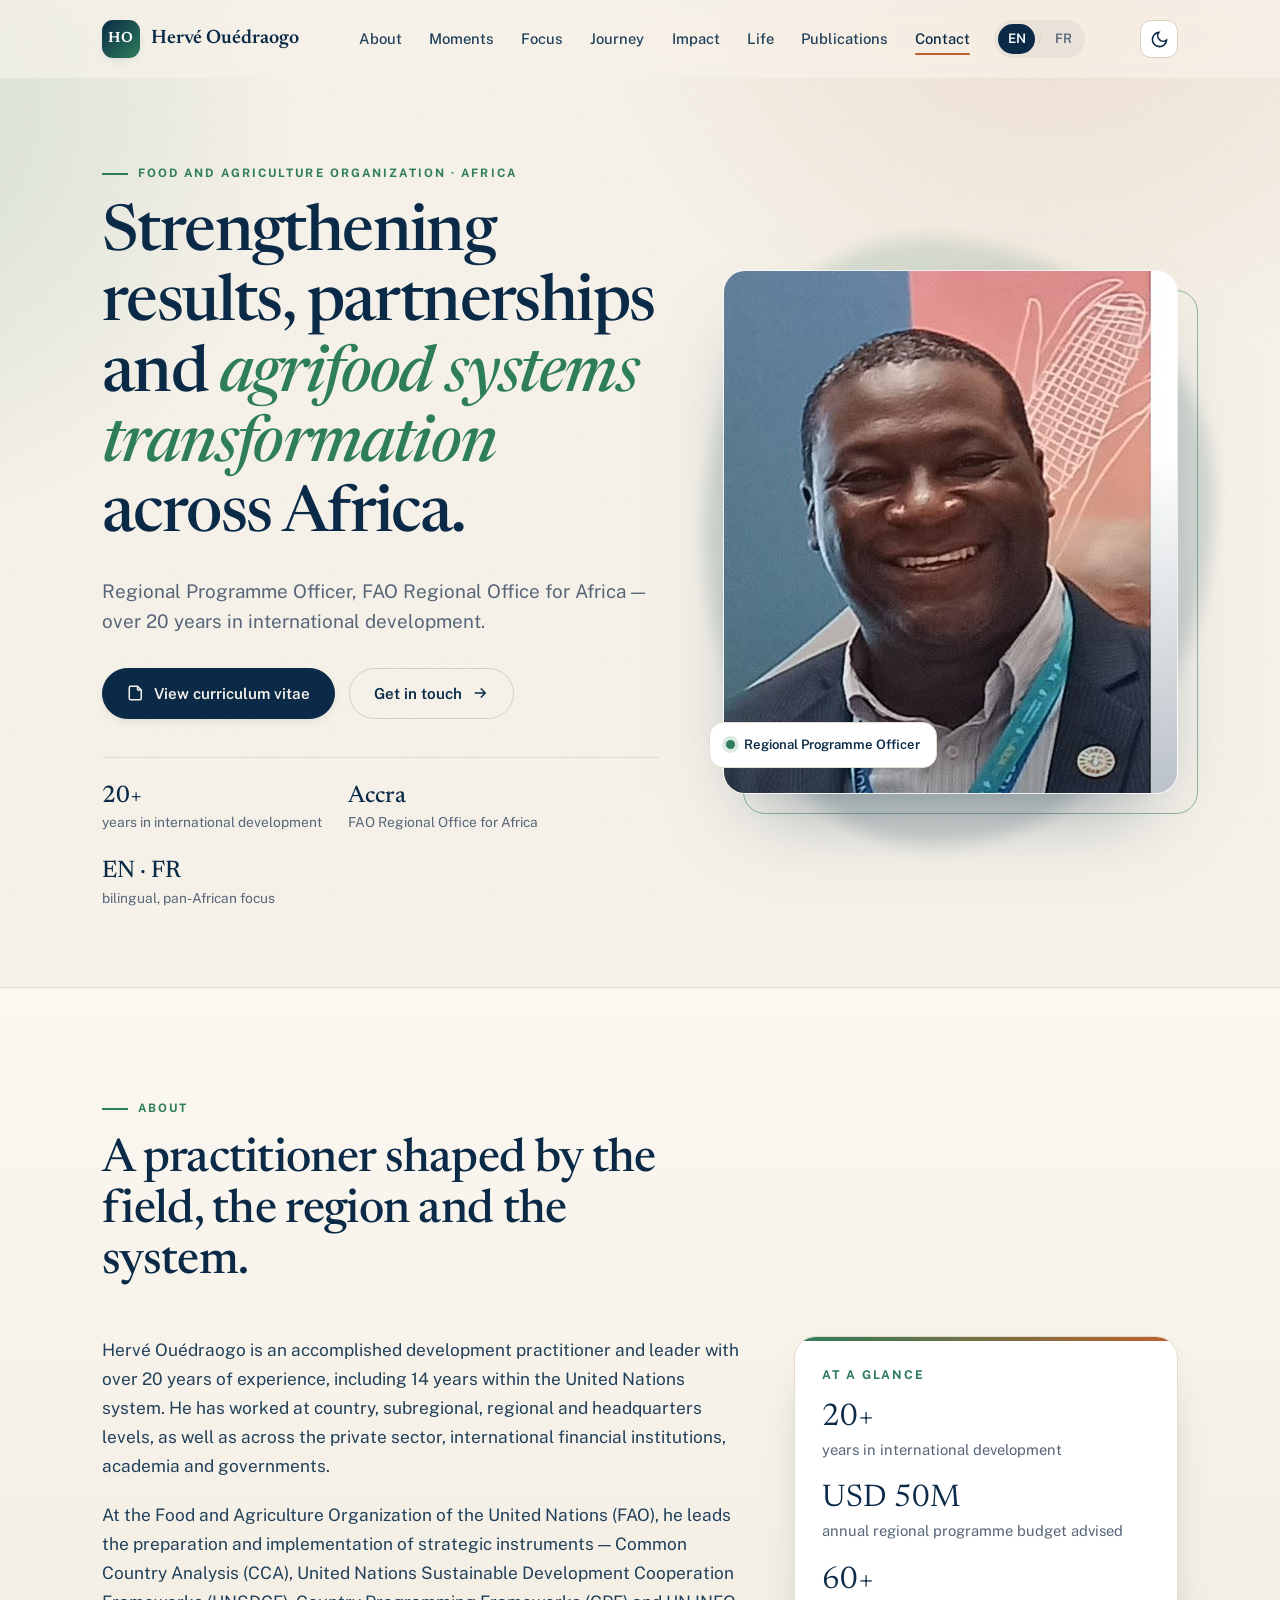
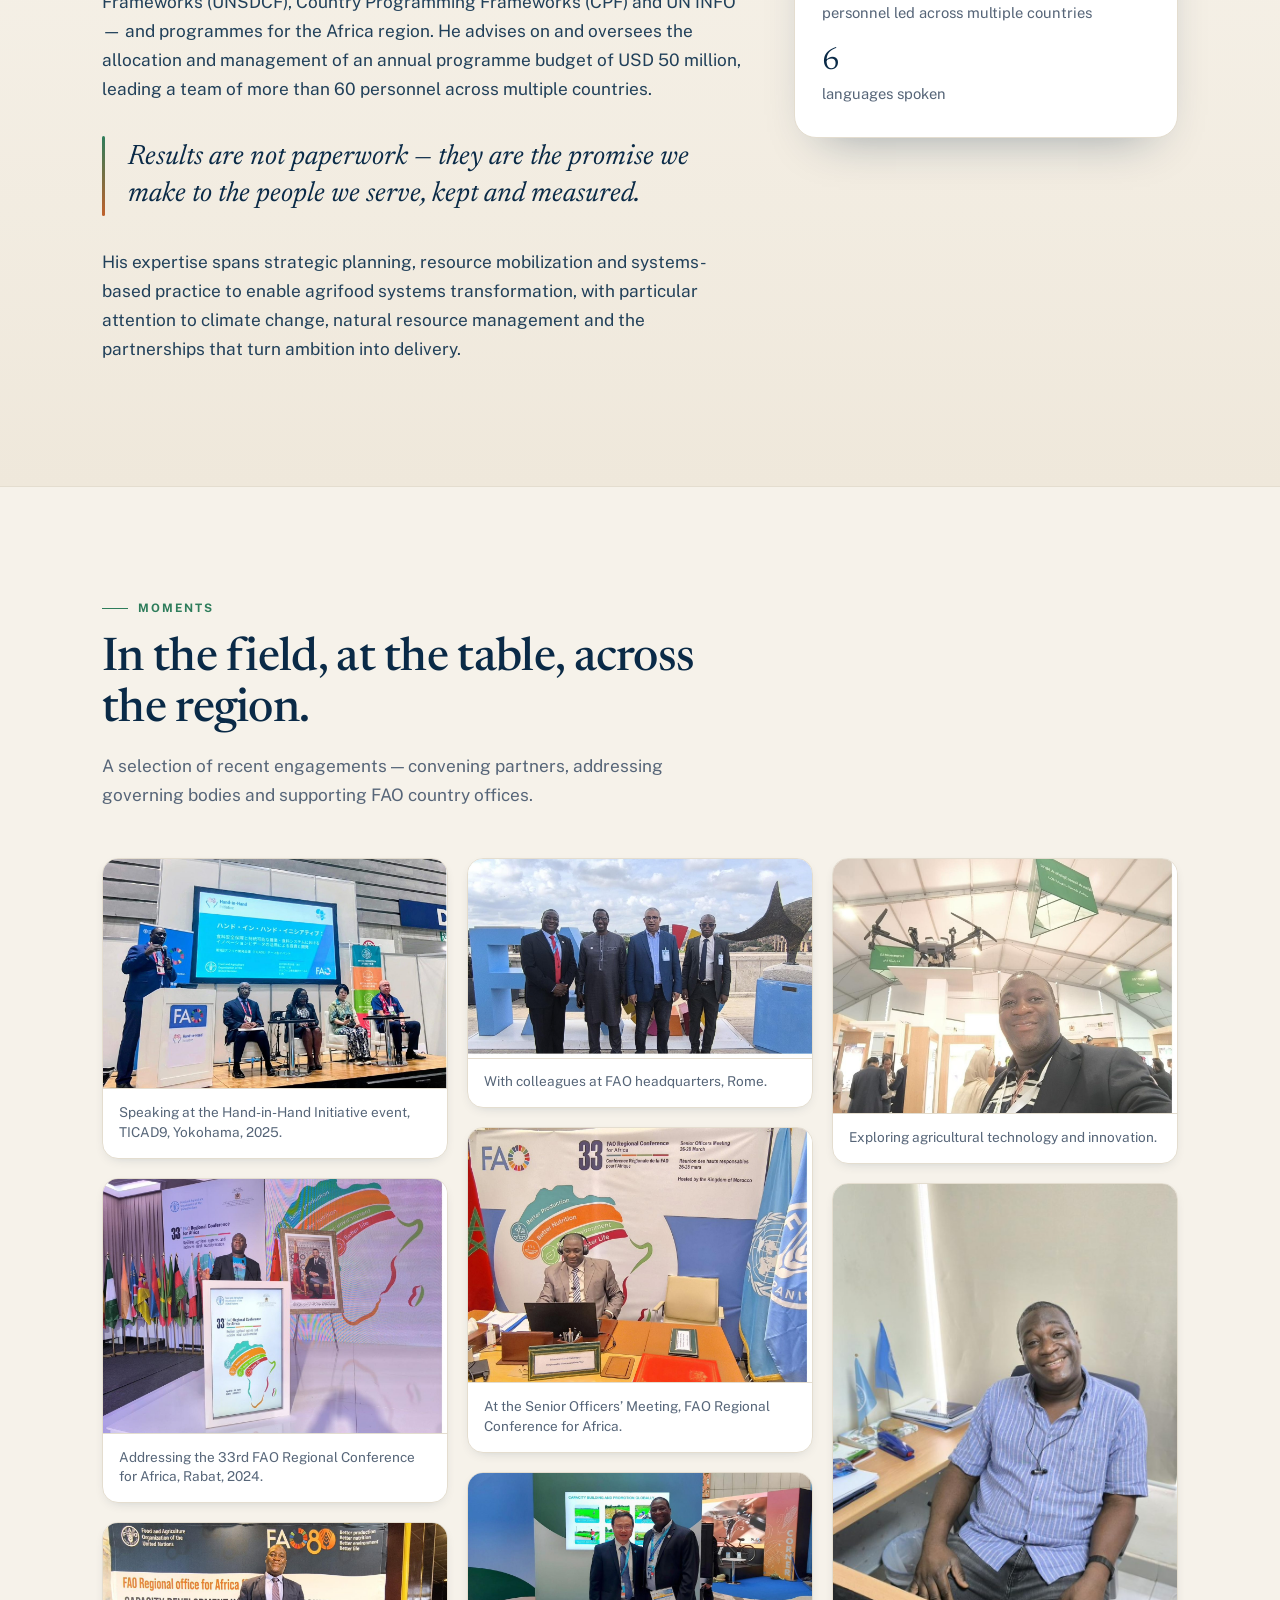
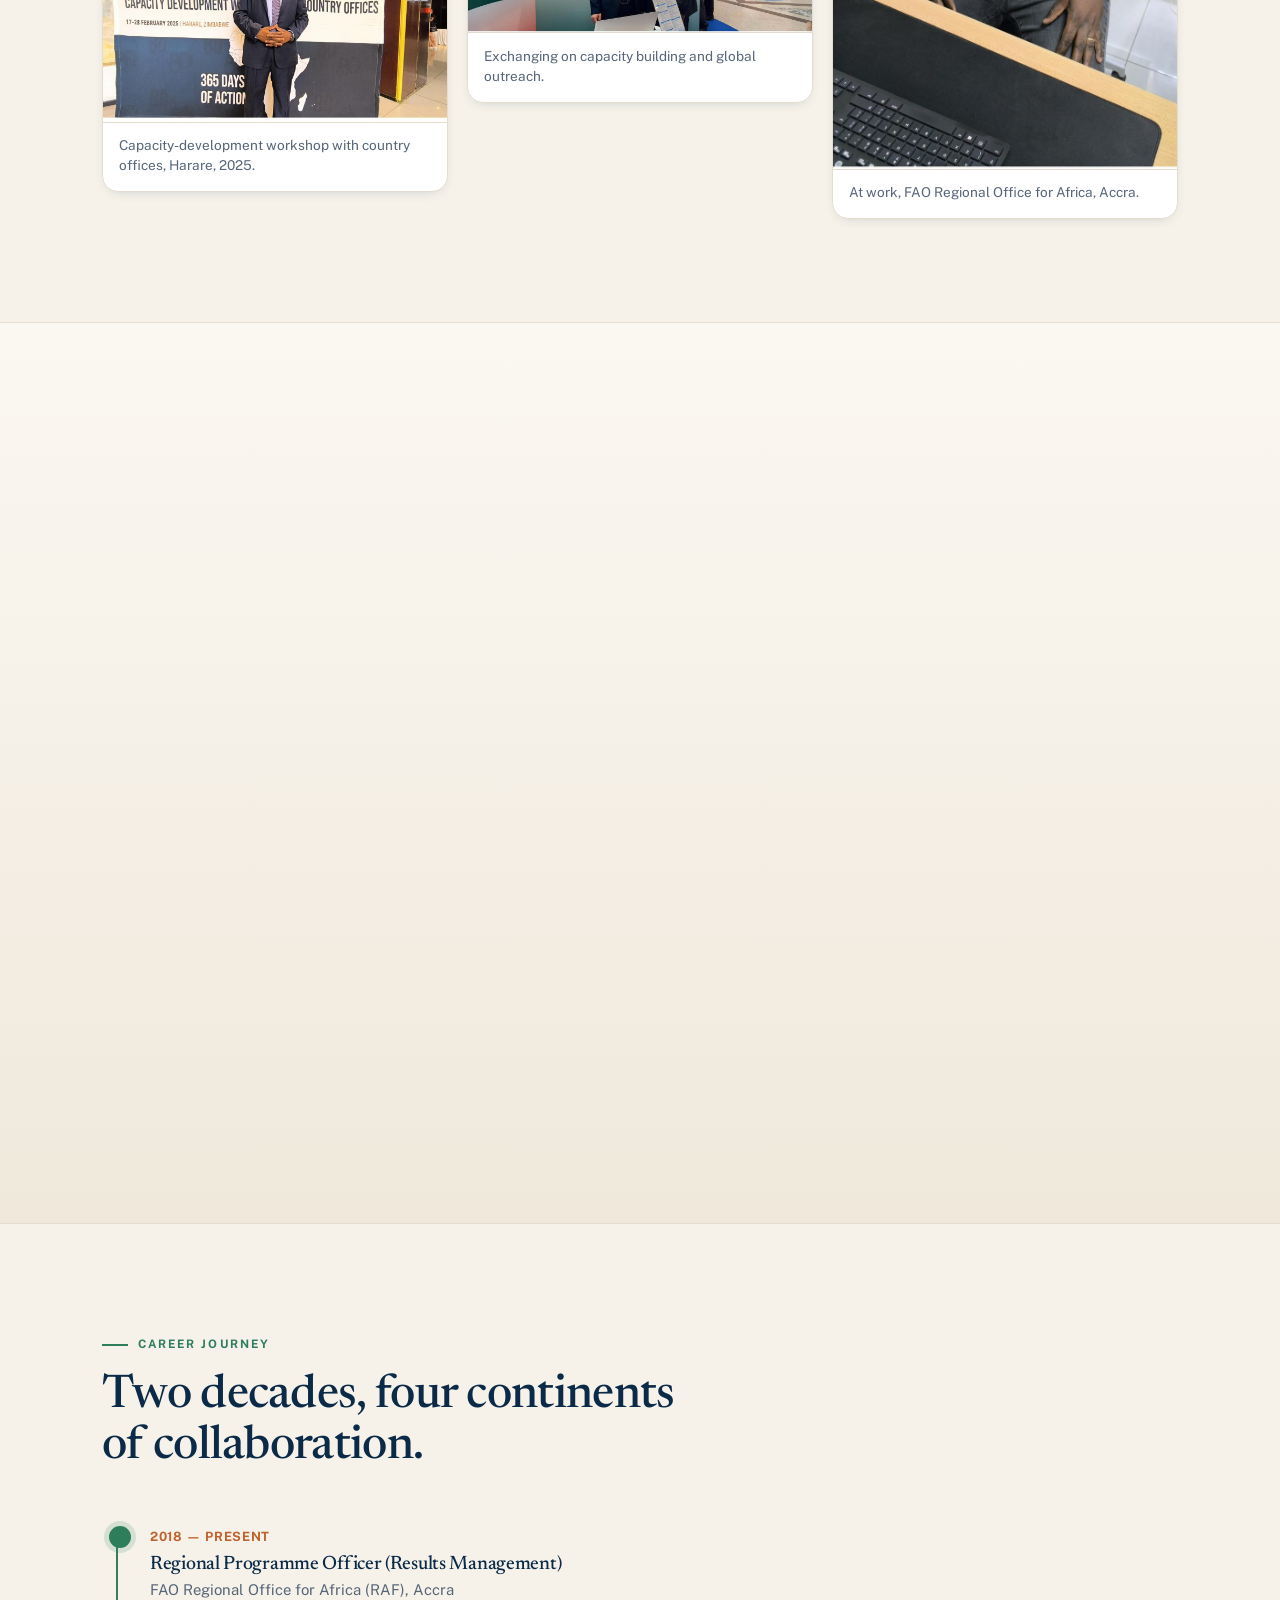
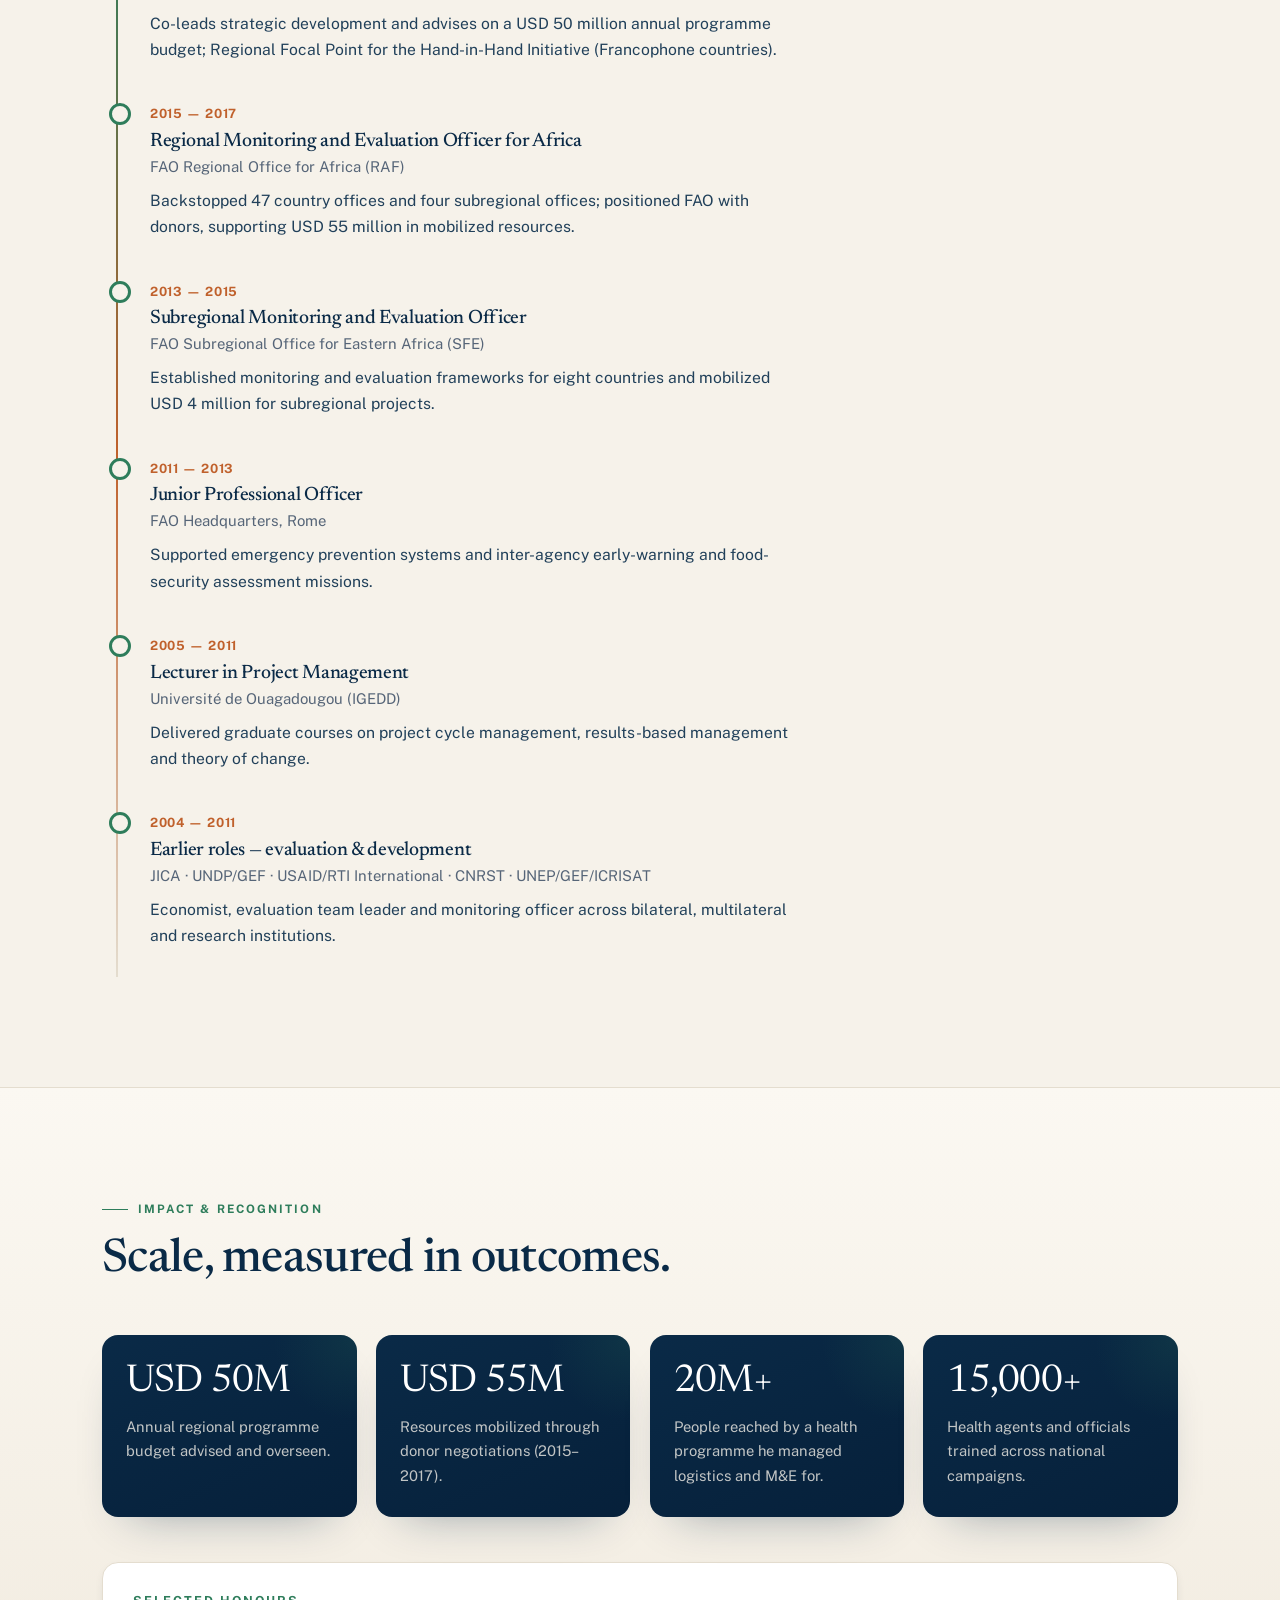
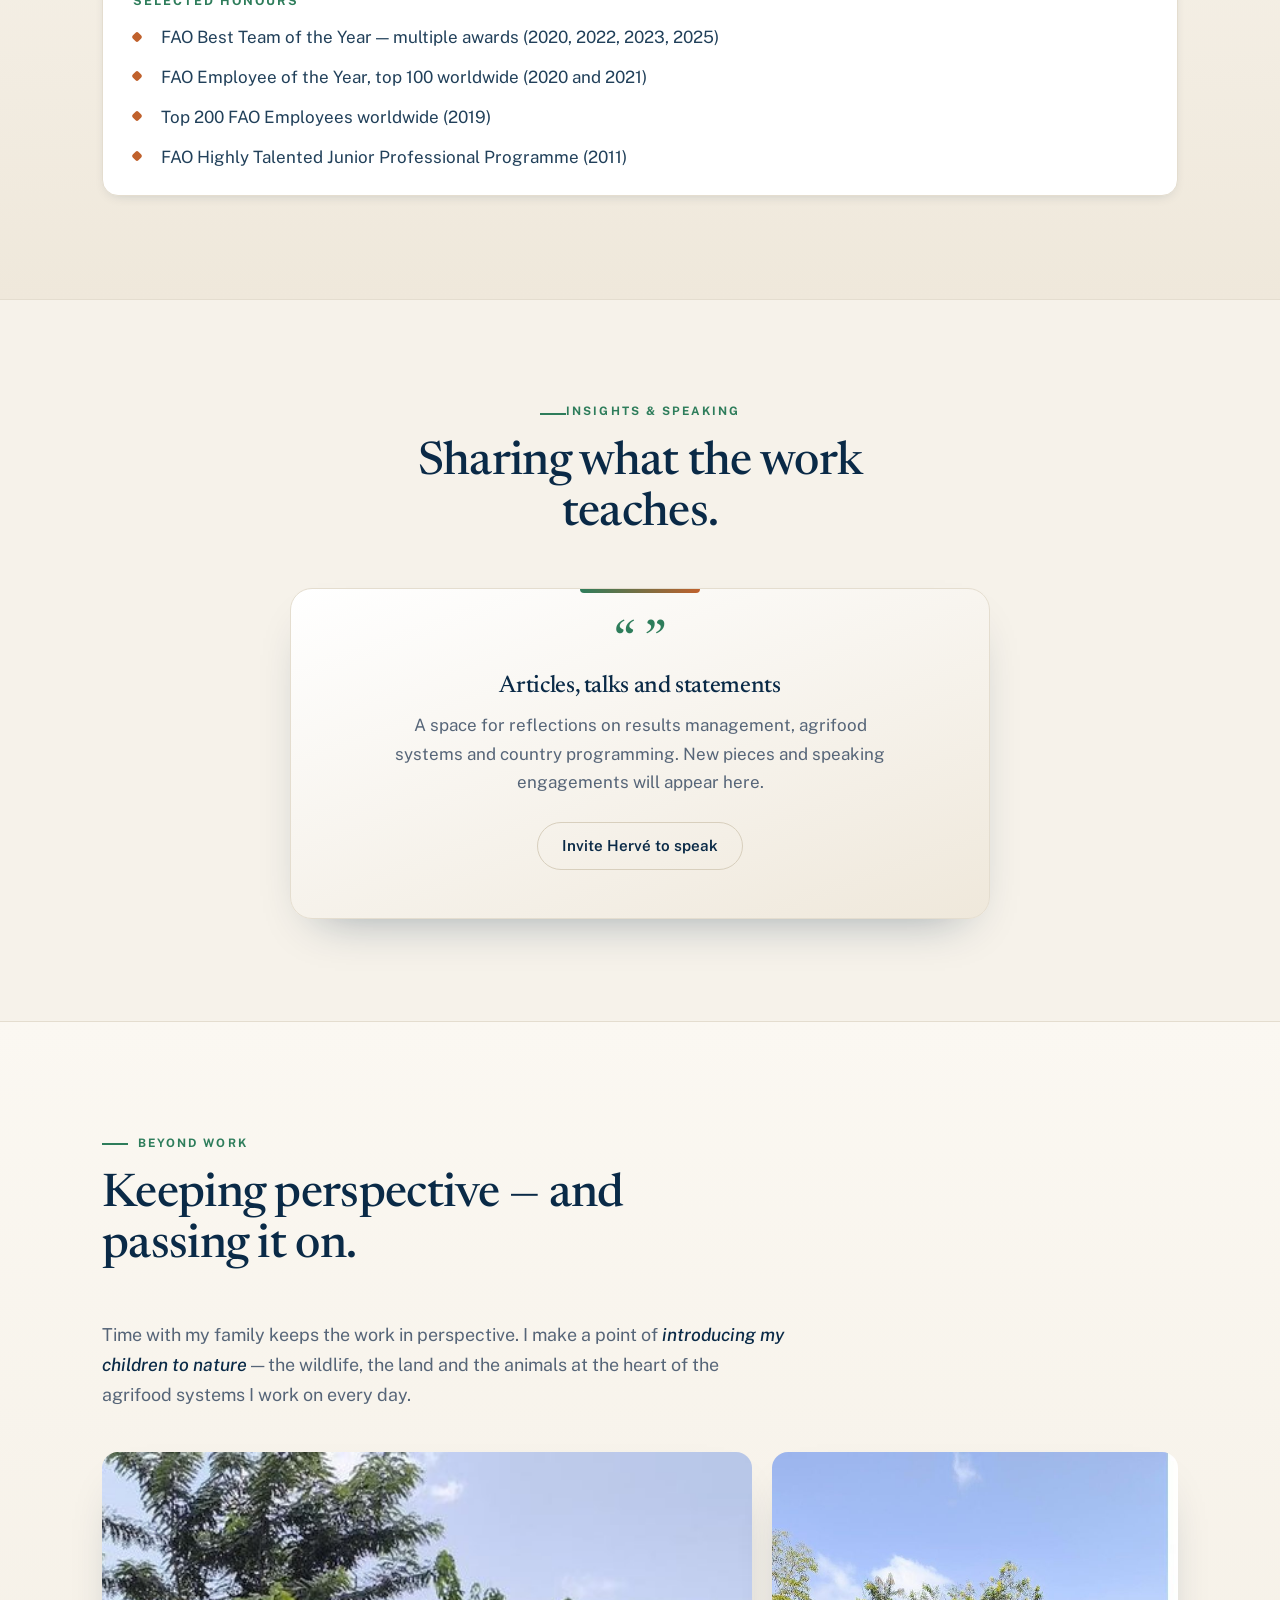
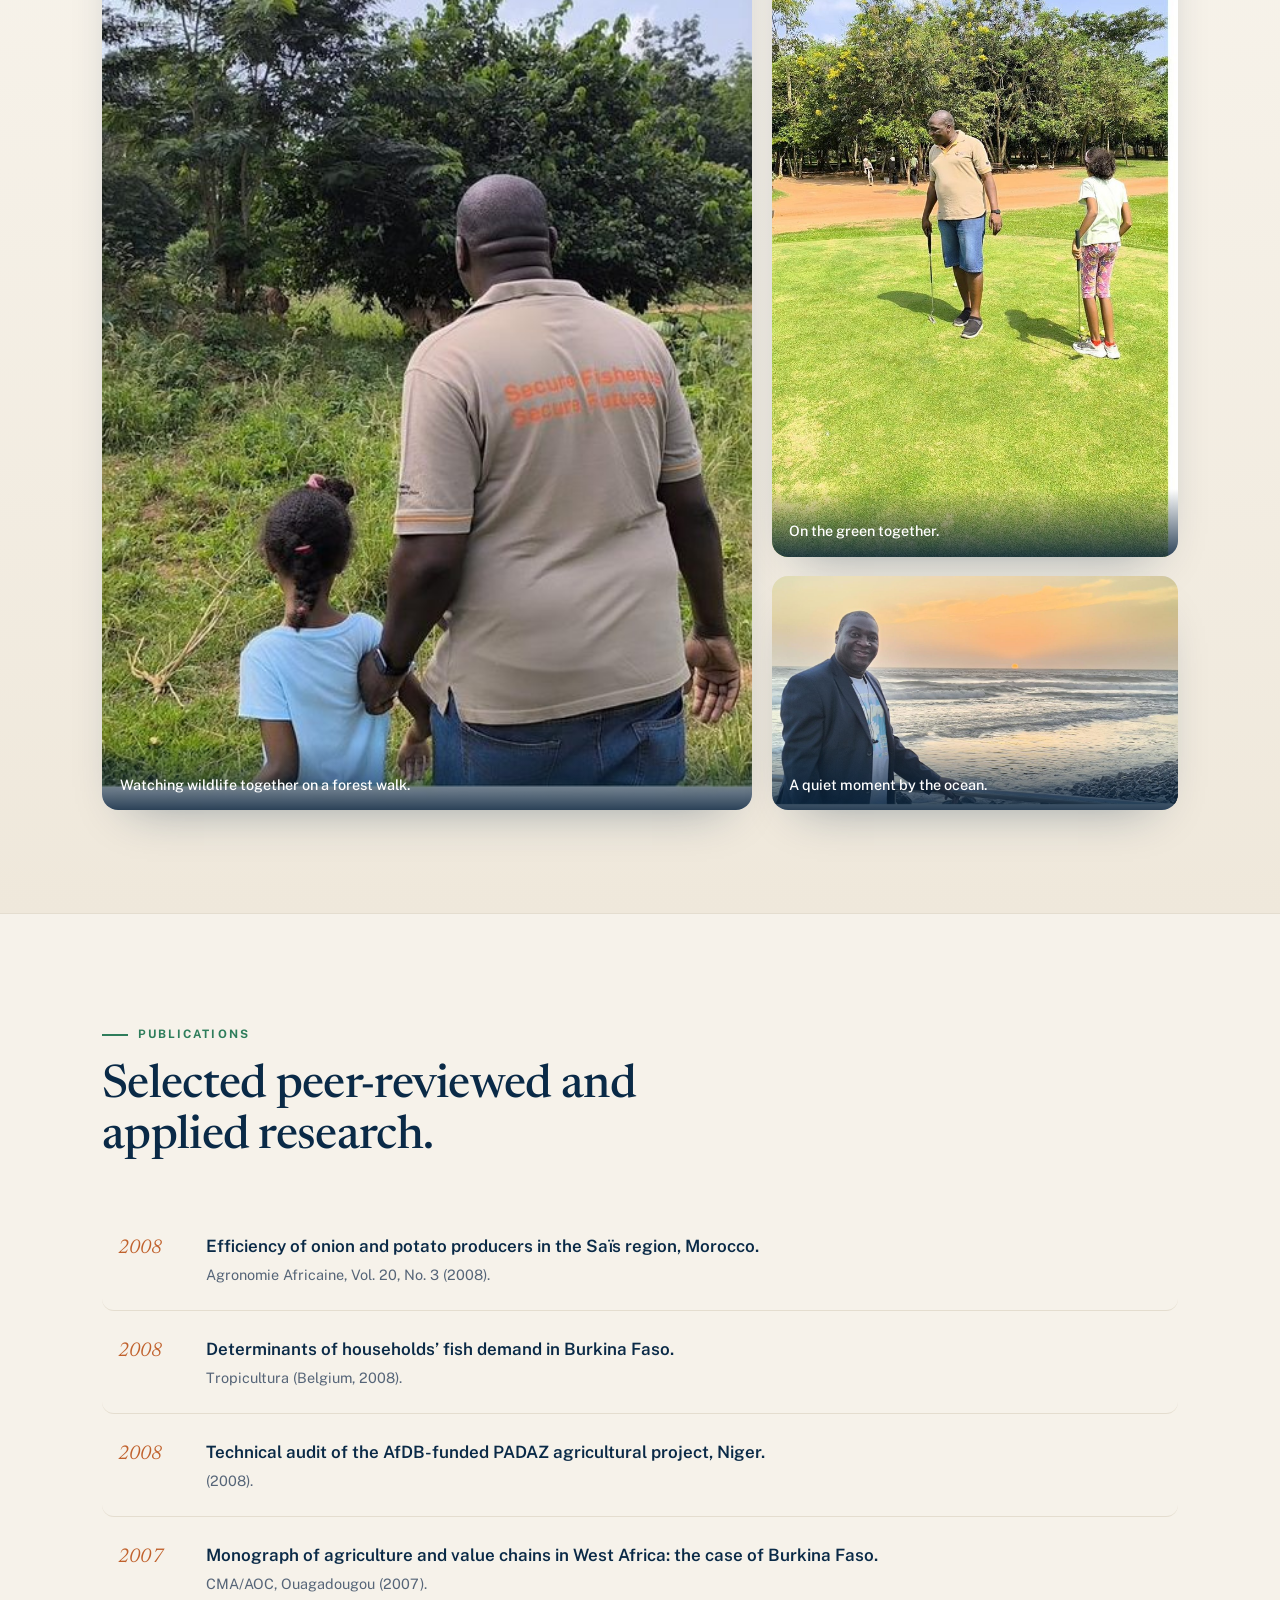
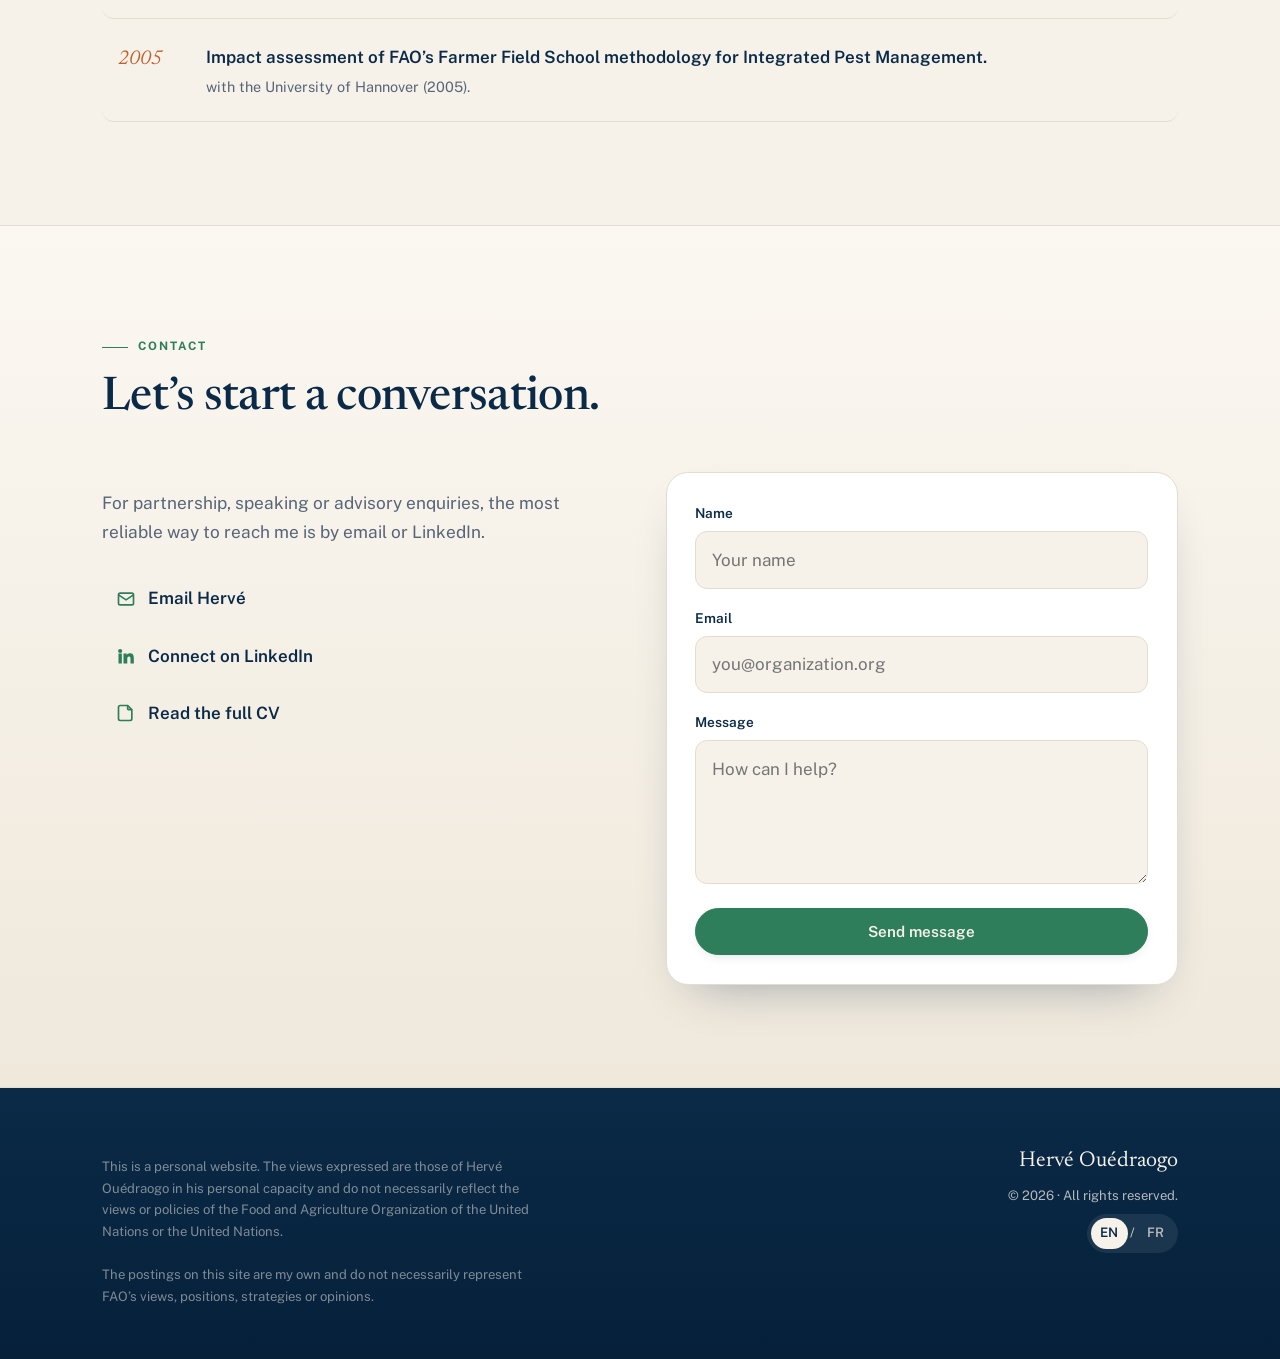
==== commit bfc16742: "Add disclaimer about personal views not representing FAO (6a26dcea1fbef62de5aa716d)" ====
--- a/index.html
+++ b/index.html
@@ -1,5 +1,5 @@
 <!DOCTYPE html>
-<html lang="en" data-theme="dark">
+<html lang="en">
 <head>
 <meta charset="UTF-8" />
 <meta name="viewport" content="width=device-width, initial-scale=1.0" />
@@ -58,7 +58,7 @@
       <a href="#publications" data-i18n="nav_pubs">Publications</a>
       <a href="#contact" data-i18n="nav_contact">Contact</a>
       <span class="lang" aria-label="Language">
-        <button data-lang="en" aria-pressed="true">EN</button><span>/</span><button data-lang="fr" aria-pressed="false">FR</button><span>/</span><button data-lang="it" aria-pressed="false">IT</button>
+        <button data-lang="en" aria-pressed="true">EN</button><span>/</span><button data-lang="fr" aria-pressed="false">FR</button>
       </span>
     </nav>
     <button class="theme-btn" id="themeBtn" aria-label="Toggle dark mode" title="Toggle theme"><svg class="moon" viewBox="0 0 24 24" fill="none" stroke="currentColor" stroke-width="2"><path d="M21 12.8A9 9 0 1 1 11.2 3a7 7 0 0 0 9.8 9.8z"/></svg><svg class="sun" viewBox="0 0 24 24" fill="none" stroke="currentColor" stroke-width="2"><circle cx="12" cy="12" r="4"/><path d="M12 2v2M12 20v2M4.9 4.9l1.4 1.4M17.7 17.7l1.4 1.4M2 12h2M20 12h2M4.9 19.1l1.4-1.4M17.7 6.3l1.4-1.4"/></svg></button>
@@ -81,9 +81,13 @@
         <span class="accent" data-i18n="hero_h1b">agrifood systems transformation</span>
         <span data-i18n="hero_h1c">across Africa.</span>
       </h1>
-      <p class="hero-sub" data-i18n="hero_sub">Regional Programme Officer, FAO Regional Office for Africa. Over 20 years in international development.</p>
+      <p class="hero-sub" data-i18n="hero_sub">Regional Programme Officer, FAO Regional Office for Africa — over 20 years in international development.</p>
       <div class="cta-row">
-        <a href="#contact" class="btn btn-primary">
+        <a href="cv.html" class="btn btn-primary">
+          <svg viewBox="0 0 24 24" fill="none" stroke="currentColor" stroke-width="2"><path d="M14 3v4a1 1 0 0 0 1 1h4"/><path d="M5 3h9l5 5v11a2 2 0 0 1-2 2H5a2 2 0 0 1-2-2V5a2 2 0 0 1 2-2z"/></svg>
+          <span data-i18n="hero_cta1">View curriculum vitae</span>
+        </a>
+        <a href="#contact" class="btn btn-ghost">
           <span data-i18n="hero_cta2">Get in touch</span>
           <svg viewBox="0 0 24 24" fill="none" stroke="currentColor" stroke-width="2"><path d="M5 12h14M13 6l6 6-6 6"/></svg>
         </a>
@@ -115,7 +119,7 @@
       <div class="about-body reveal">
         <p data-i18n="about_p1">Hervé Ouédraogo is an accomplished development practitioner and leader with over 20 years of experience, including 14 years within the United Nations system. He has worked at country, subregional, regional and headquarters levels, as well as across the private sector, international financial institutions, academia and governments.</p>
         <p data-i18n="about_p2">At the Food and Agriculture Organization of the United Nations (FAO), he leads the preparation and implementation of strategic instruments — Common Country Analysis (CCA), United Nations Sustainable Development Cooperation Frameworks (UNSDCF), Country Programming Frameworks (CPF) and UN INFO — and programmes for the Africa region. He advises on and oversees the allocation and management of an annual programme budget of USD 50 million, leading a team of more than 60 personnel across multiple countries.</p>
-        <blockquote class="pullquote" data-i18n="about_quote">Results are not paperwork : they are the promise we make to the people we serve, kept and measured.</blockquote>
+        <blockquote class="pullquote" data-i18n="about_quote">Results are not paperwork — they are the promise we make to the people we serve, kept and measured.</blockquote>
         <p data-i18n="about_p3">His expertise spans strategic planning, resource mobilization and systems-based practice to enable agrifood systems transformation, with particular attention to climate change, natural resource management and the partnerships that turn ambition into delivery.</p>
       </div>
       <aside class="glance reveal" aria-label="At a glance">
@@ -124,7 +128,7 @@
           <div><dt>20+</dt><dd data-i18n="glance_1">years in international development</dd></div>
           <div><dt>USD 50M</dt><dd data-i18n="glance_2">annual regional programme budget advised</dd></div>
           <div><dt>60+</dt><dd data-i18n="glance_3">personnel led across multiple countries</dd></div>
-          <div><dt>5</dt><dd data-i18n="glance_4">languages spoken</dd></div>
+          <div><dt>6</dt><dd data-i18n="glance_4">languages spoken</dd></div>
         </dl>
       </aside>
     </div>
@@ -147,7 +151,7 @@
       <figure class="shot"><div class="imgwrap"><img src="assets/img/moment-som-chair.jpg" loading="lazy" alt="At the Senior Officers' Meeting of the FAO Regional Conference for Africa" /></div><figcaption data-i18n="cap_som">At the Senior Officers’ Meeting, FAO Regional Conference for Africa.</figcaption></figure>
       <figure class="shot"><div class="imgwrap"><img src="assets/img/moment-capacity.jpg" loading="lazy" alt="Exchanging on capacity building and global outreach" /></div><figcaption data-i18n="cap_capacity">Exchanging on capacity building and global outreach.</figcaption></figure>
       <figure class="shot"><div class="imgwrap"><img src="assets/img/moment-agritech-drone.jpg" loading="lazy" alt="Visiting an agricultural technology and innovation exhibition" /></div><figcaption data-i18n="cap_agritech">Exploring agricultural technology and innovation.</figcaption></figure>
-      <figure class="shot"><div class="imgwrap"><img src="assets/img/moment-food-distribution-accra.jpg" loading="lazy" alt="Food relief parcels laid out for distribution to vulnerable households in Accra" /></div><figcaption data-i18n="cap_food">Supporting a food distribution to vulnerable households, Accra.</figcaption></figure>
+      <figure class="shot"><div class="imgwrap"><img src="assets/img/moment-office.jpg" loading="lazy" alt="Hervé Ouédraogo at work at the FAO Regional Office for Africa" /></div><figcaption data-i18n="cap_office">At work, FAO Regional Office for Africa, Accra.</figcaption></figure>
     </div>
   </div>
 </section>
@@ -181,7 +185,7 @@
       <h2 data-i18n="journey_h2">Two decades, four continents of collaboration.</h2>
     </div>
     <div class="timeline">
-      <div class="tl-item now reveal"><span class="tl-years">2018 — <span data-i18n="present">present</span></span><h3 data-i18n="j1_t">Regional Programme Officer (Results Management)</h3><div class="tl-org" data-i18n="j1_o">FAO Regional Office for Africa (RAF), Accra</div><p data-i18n="j1_d">Co-leads strategic development and advises on a USD 50 million annual programme budget; Regional Focal Point for the Hand-in-Hand Initiative.</p></div>
+      <div class="tl-item now reveal"><span class="tl-years">2018 — <span data-i18n="present">present</span></span><h3 data-i18n="j1_t">Regional Programme Officer (Results Management)</h3><div class="tl-org" data-i18n="j1_o">FAO Regional Office for Africa (RAF), Accra</div><p data-i18n="j1_d">Co-leads strategic development and advises on a USD 50 million annual programme budget; Regional Focal Point for the Hand-in-Hand Initiative (Francophone countries).</p></div>
       <div class="tl-item reveal"><span class="tl-years">2015 — 2017</span><h3 data-i18n="j2_t">Regional Monitoring and Evaluation Officer for Africa</h3><div class="tl-org" data-i18n="j2_o">FAO Regional Office for Africa (RAF)</div><p data-i18n="j2_d">Backstopped 47 country offices and four subregional offices; positioned FAO with donors, supporting USD 55 million in mobilized resources.</p></div>
       <div class="tl-item reveal"><span class="tl-years">2013 — 2015</span><h3 data-i18n="j3_t">Subregional Monitoring and Evaluation Officer</h3><div class="tl-org" data-i18n="j3_o">FAO Subregional Office for Eastern Africa (SFE)</div><p data-i18n="j3_d">Established monitoring and evaluation frameworks for eight countries and mobilized USD 4 million for subregional projects.</p></div>
       <div class="tl-item reveal"><span class="tl-years">2011 — 2013</span><h3 data-i18n="j4_t">Junior Professional Officer</h3><div class="tl-org" data-i18n="j4_o">FAO Headquarters, Rome</div><p data-i18n="j4_d">Supported emergency prevention systems and inter-agency early-warning and food-security assessment missions.</p></div>
@@ -243,8 +247,6 @@
     <div class="life-grid reveal">
       <figure class="feature"><img src="assets/img/life-nature-antelope.jpg" loading="lazy" alt="Walking with family in a forest, watching an antelope graze" /><figcaption data-i18n="cap_nature">Watching wildlife together on a forest walk.</figcaption></figure>
       <figure><img src="assets/img/life-golf.jpg" loading="lazy" alt="On the golf green with my daughter" /><figcaption data-i18n="cap_golf">On the green together.</figcaption></figure>
-      <figure><img src="assets/img/life-aburi-hills.jpg" loading="lazy" alt="With my family on a rocky outcrop overlooking the green Aburi hills in Ghana" /><figcaption data-i18n="cap_aburi">With the family on the Aburi hills, Ghana.</figcaption></figure>
-      <figure><img src="assets/img/life-zoo-tortoise.jpg" loading="lazy" alt="My children meeting a giant tortoise during a visit to a wildlife park" /><figcaption data-i18n="cap_zoo">Introducing the children to wildlife up close.</figcaption></figure>
       <figure><img src="assets/img/life-sunset.jpg" loading="lazy" alt="A quiet moment by the ocean at sunset" /><figcaption data-i18n="cap_sunset">A quiet moment by the ocean.</figcaption></figure>
     </div>
   </div>
@@ -286,6 +288,10 @@
             <svg viewBox="0 0 24 24" fill="currentColor"><path d="M4.98 3.5a2.5 2.5 0 1 1 0 5 2.5 2.5 0 0 1 0-5zM3 9h4v12H3zM9 9h3.8v1.7h.05c.53-1 1.83-2.05 3.77-2.05 4.03 0 4.78 2.65 4.78 6.1V21h-4v-5.4c0-1.29-.02-2.95-1.8-2.95-1.8 0-2.08 1.4-2.08 2.85V21H9z"/></svg>
             <span data-i18n="linkedin">Connect on LinkedIn</span>
           </a>
+          <a href="cv.html">
+            <svg viewBox="0 0 24 24" fill="none" stroke="currentColor" stroke-width="2"><path d="M14 3v4a1 1 0 0 0 1 1h4"/><path d="M5 3h9l5 5v11a2 2 0 0 1-2 2H5a2 2 0 0 1-2-2V5a2 2 0 0 1 2-2z"/></svg>
+            <span data-i18n="contact_cv">Read the full CV</span>
+          </a>
         </div>
       </div>
       <form action="[[FORMSPREE_ENDPOINT]]" method="POST" class="reveal" aria-label="Contact form">
@@ -302,12 +308,12 @@
 <!-- ===== FOOTER ===== -->
 <footer>
   <div class="wrap foot-inner">
-    <p class="disclaimer" data-i18n="disclaimer">This is a personal website. The views expressed are those of Hervé Ouédraogo in his personal capacity and do not necessarily reflect the views or policies of the Food and Agriculture Organization of the United Nations or the United Nations.</p>
+    <p class="disclaimer" data-i18n="disclaimer">This is a personal website. The views expressed are those of Hervé Ouédraogo in his personal capacity and do not necessarily reflect the views or policies of the Food and Agriculture Organization of the United Nations or the United Nations.<br><br>The postings on this site are my own and do not necessarily represent FAO’s views, positions, strategies or opinions.</p>
     <div class="foot-right">
       <div class="fbrand">Hervé Ouédraogo</div>
       <div>© <span id="year">2026</span> · <span data-i18n="foot_rights">All rights reserved.</span></div>
       <div class="lang" aria-label="Language" style="justify-content:flex-end;margin-top:.4rem;">
-        <button data-lang="en" aria-pressed="true">EN</button><span>/</span><button data-lang="fr" aria-pressed="false">FR</button><span>/</span><button data-lang="it" aria-pressed="false">IT</button>
+        <button data-lang="en" aria-pressed="true">EN</button><span>/</span><button data-lang="fr" aria-pressed="false">FR</button>
       </div>
     </div>
   </div>
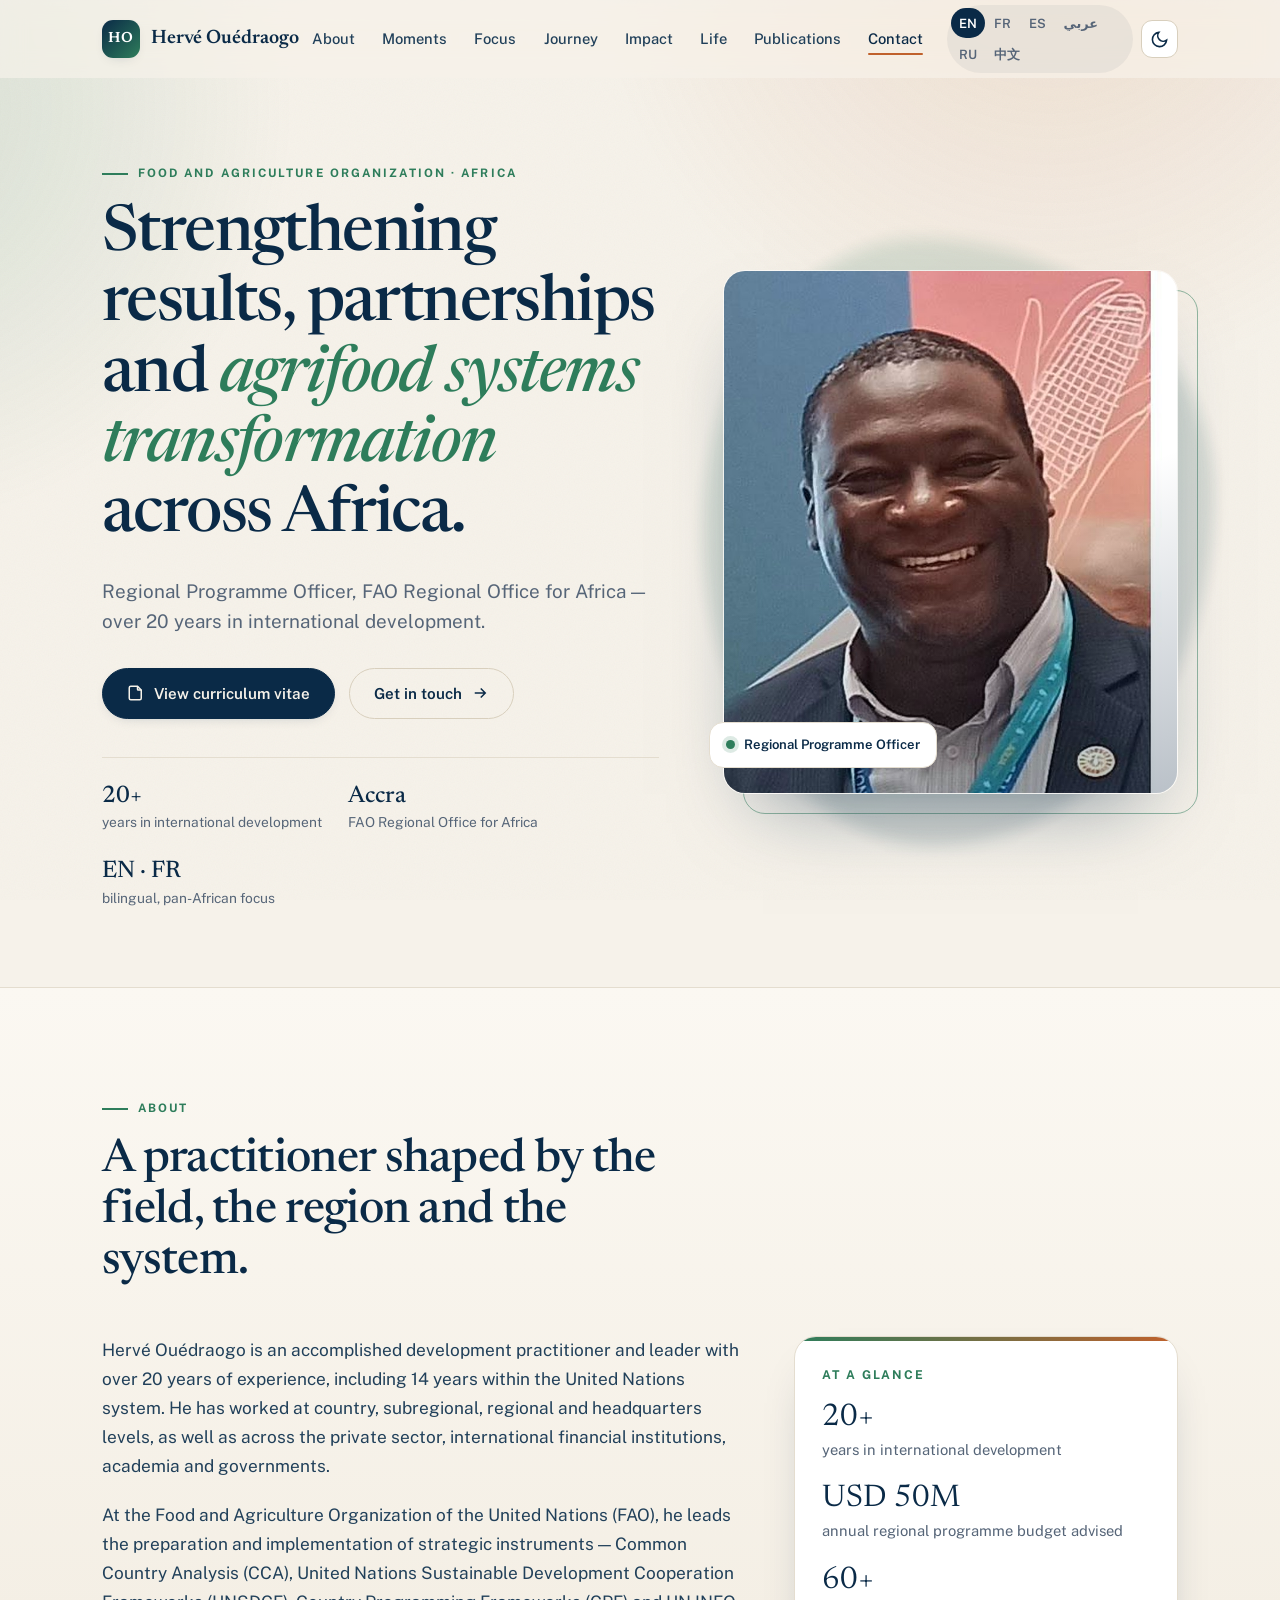
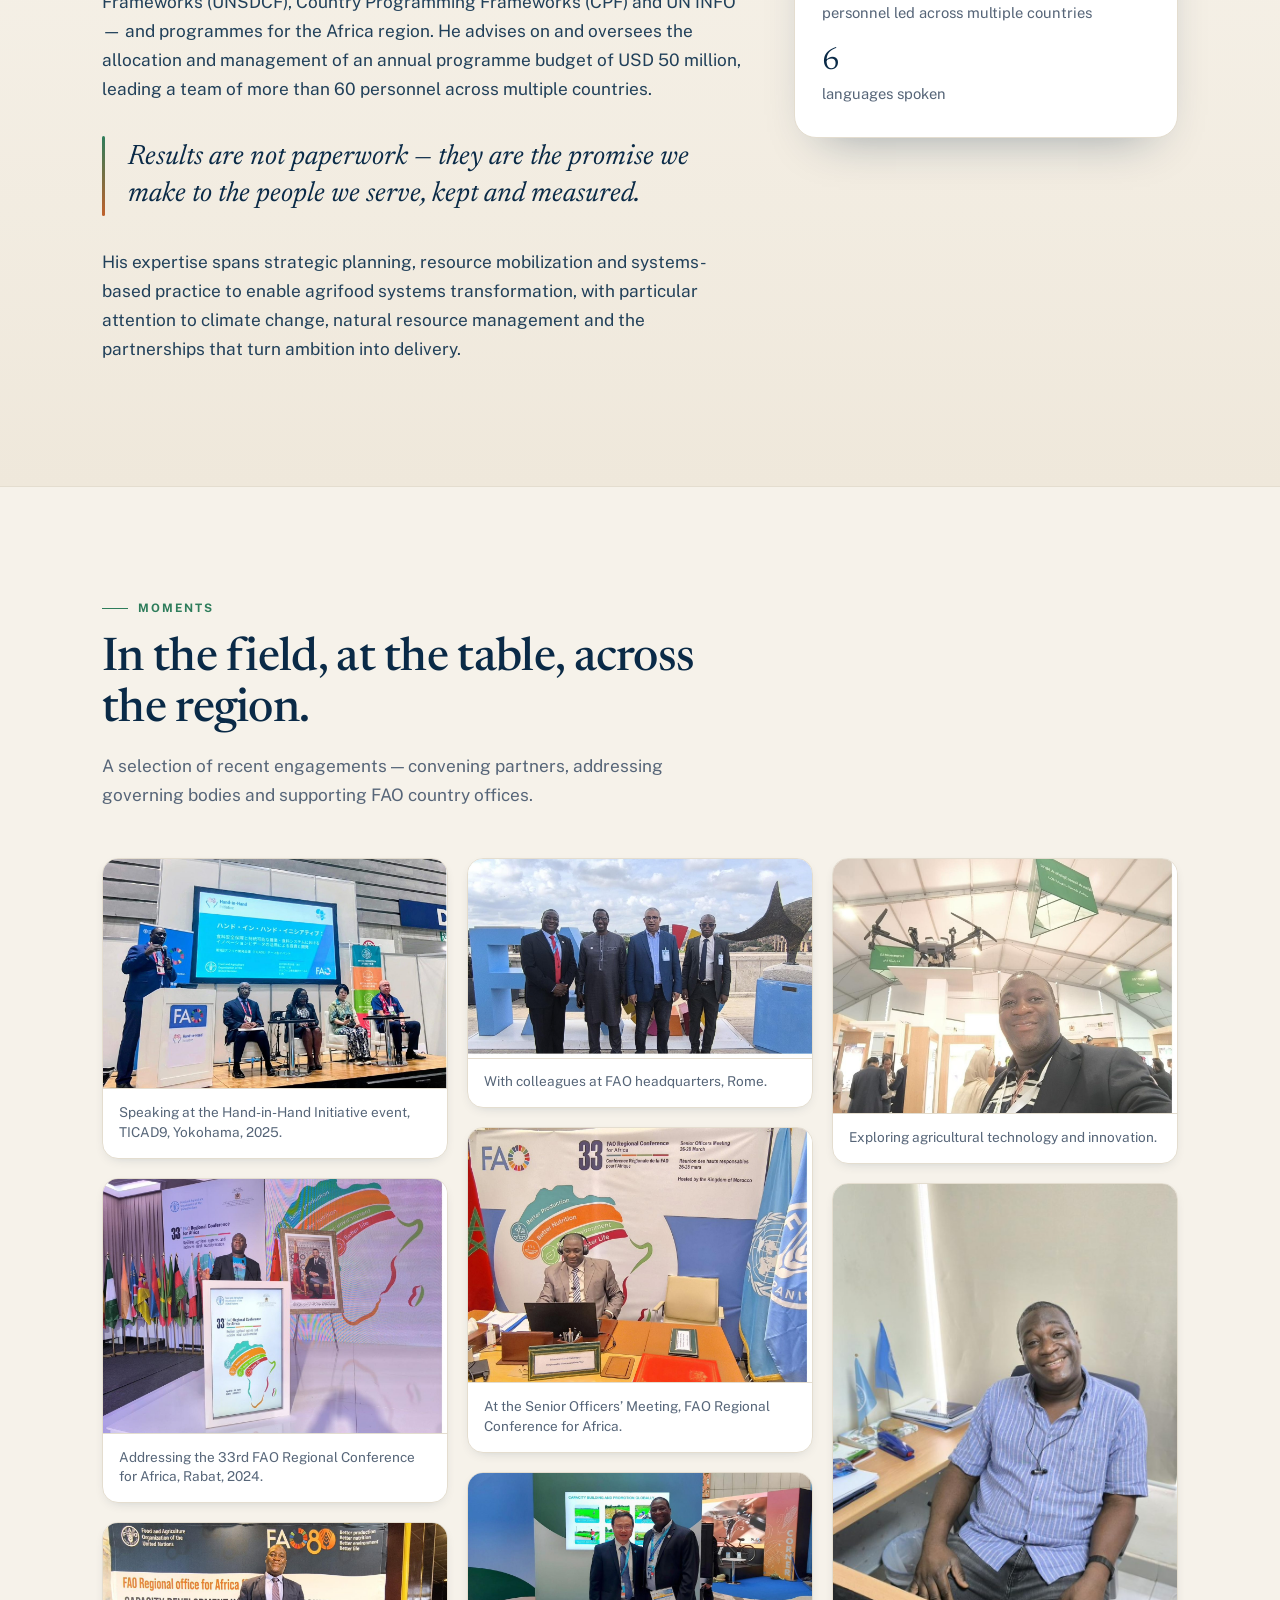
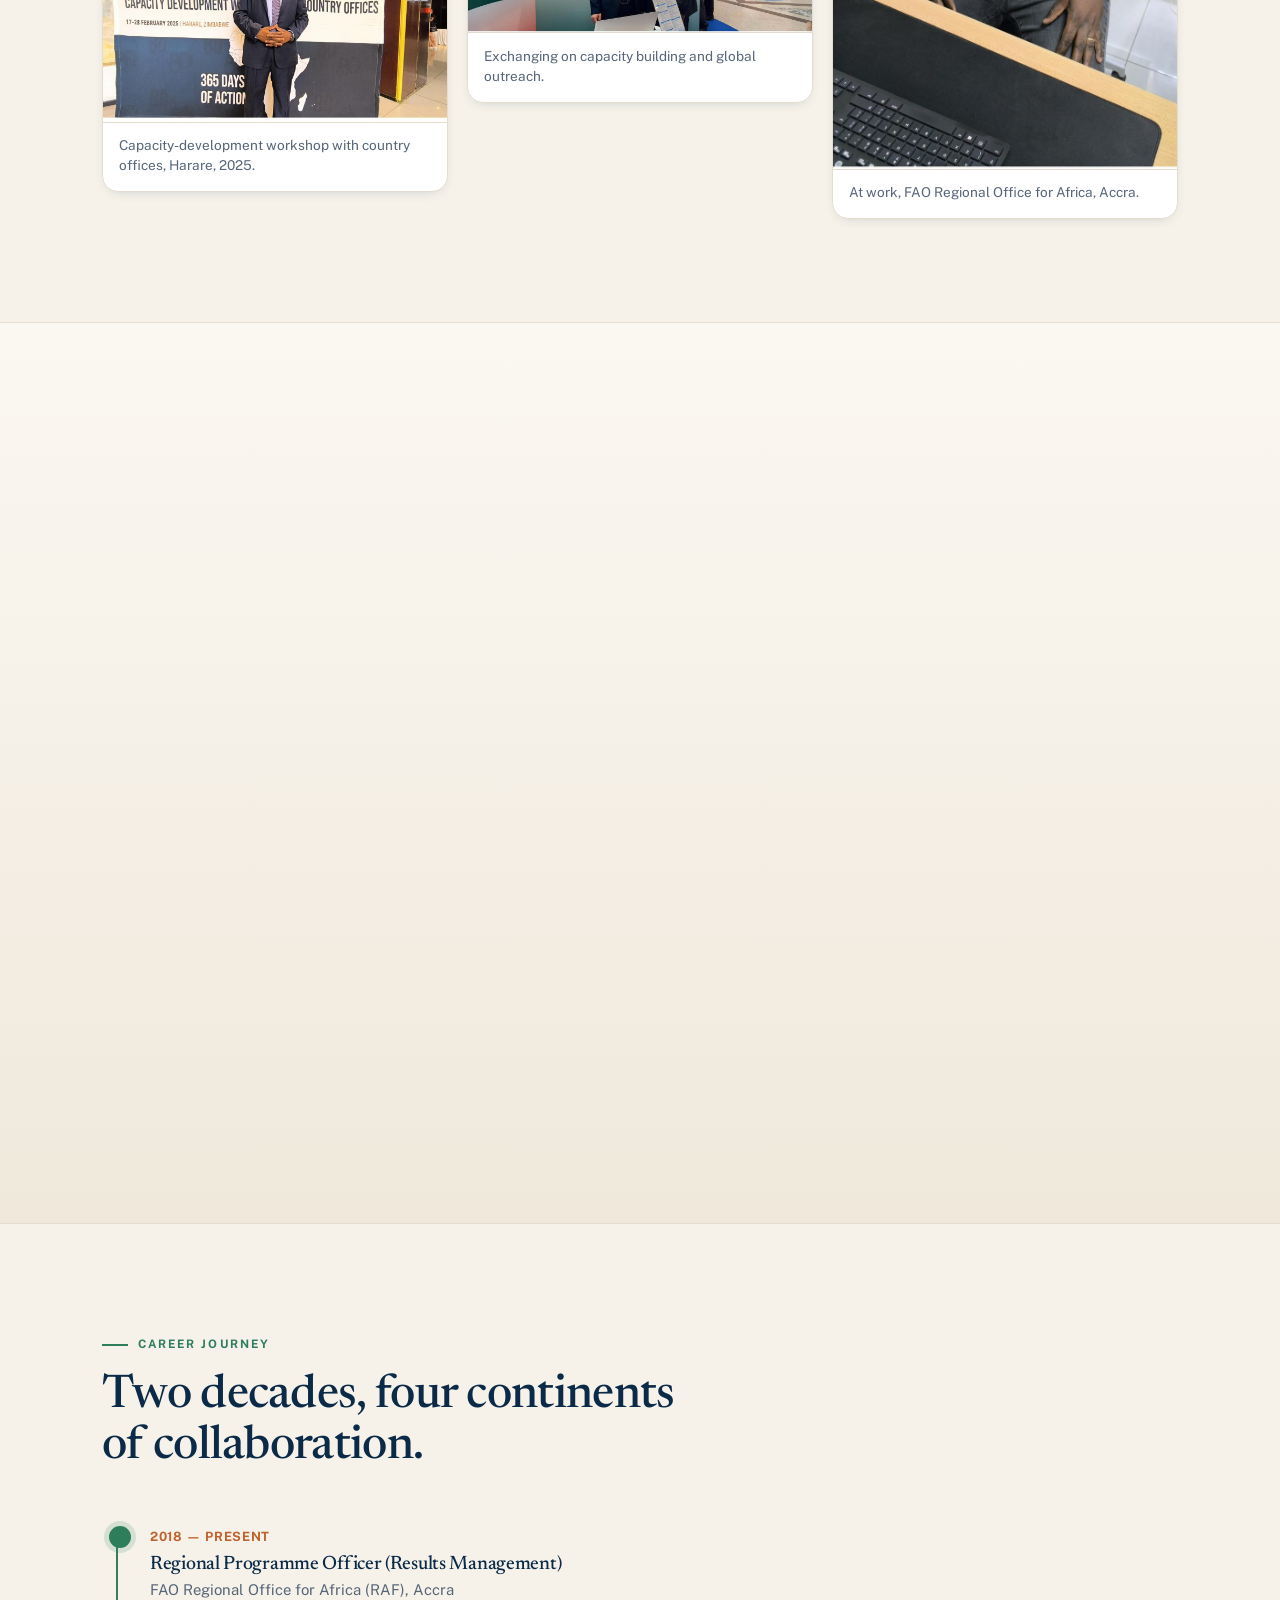
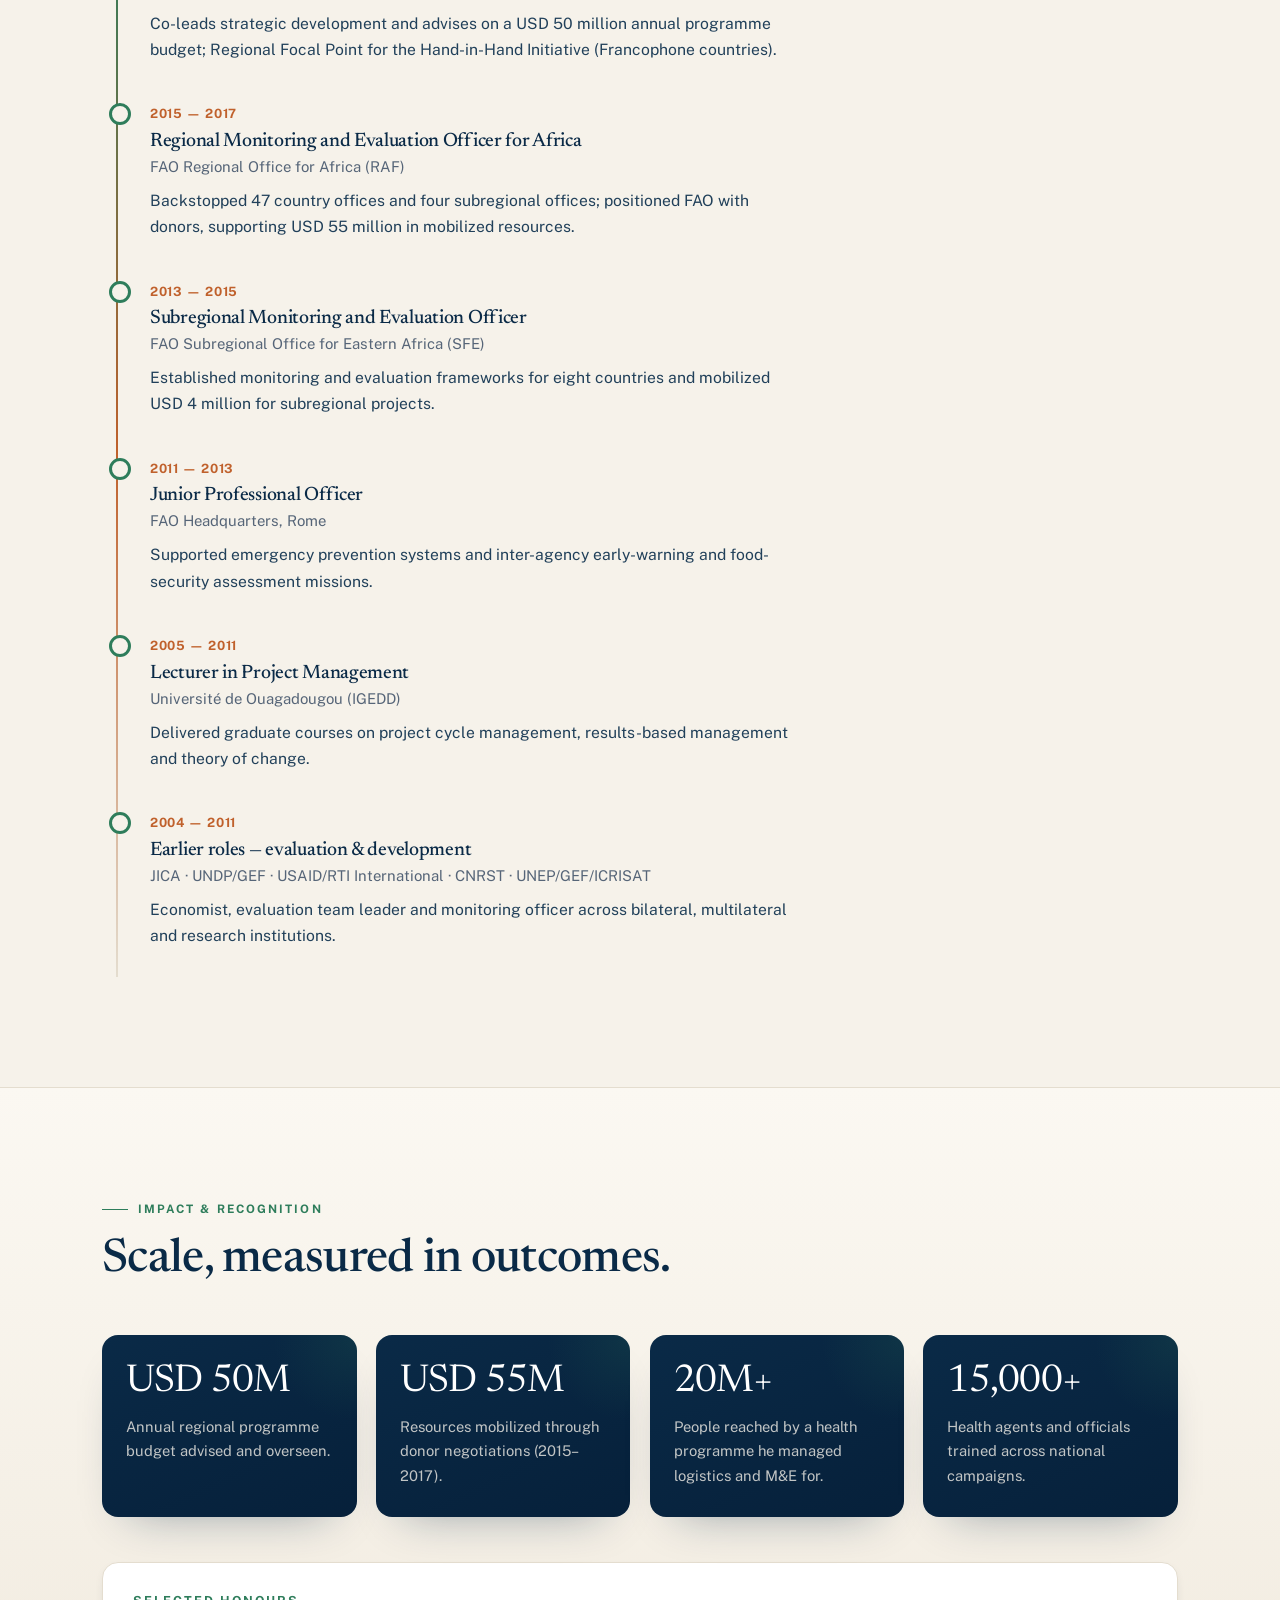
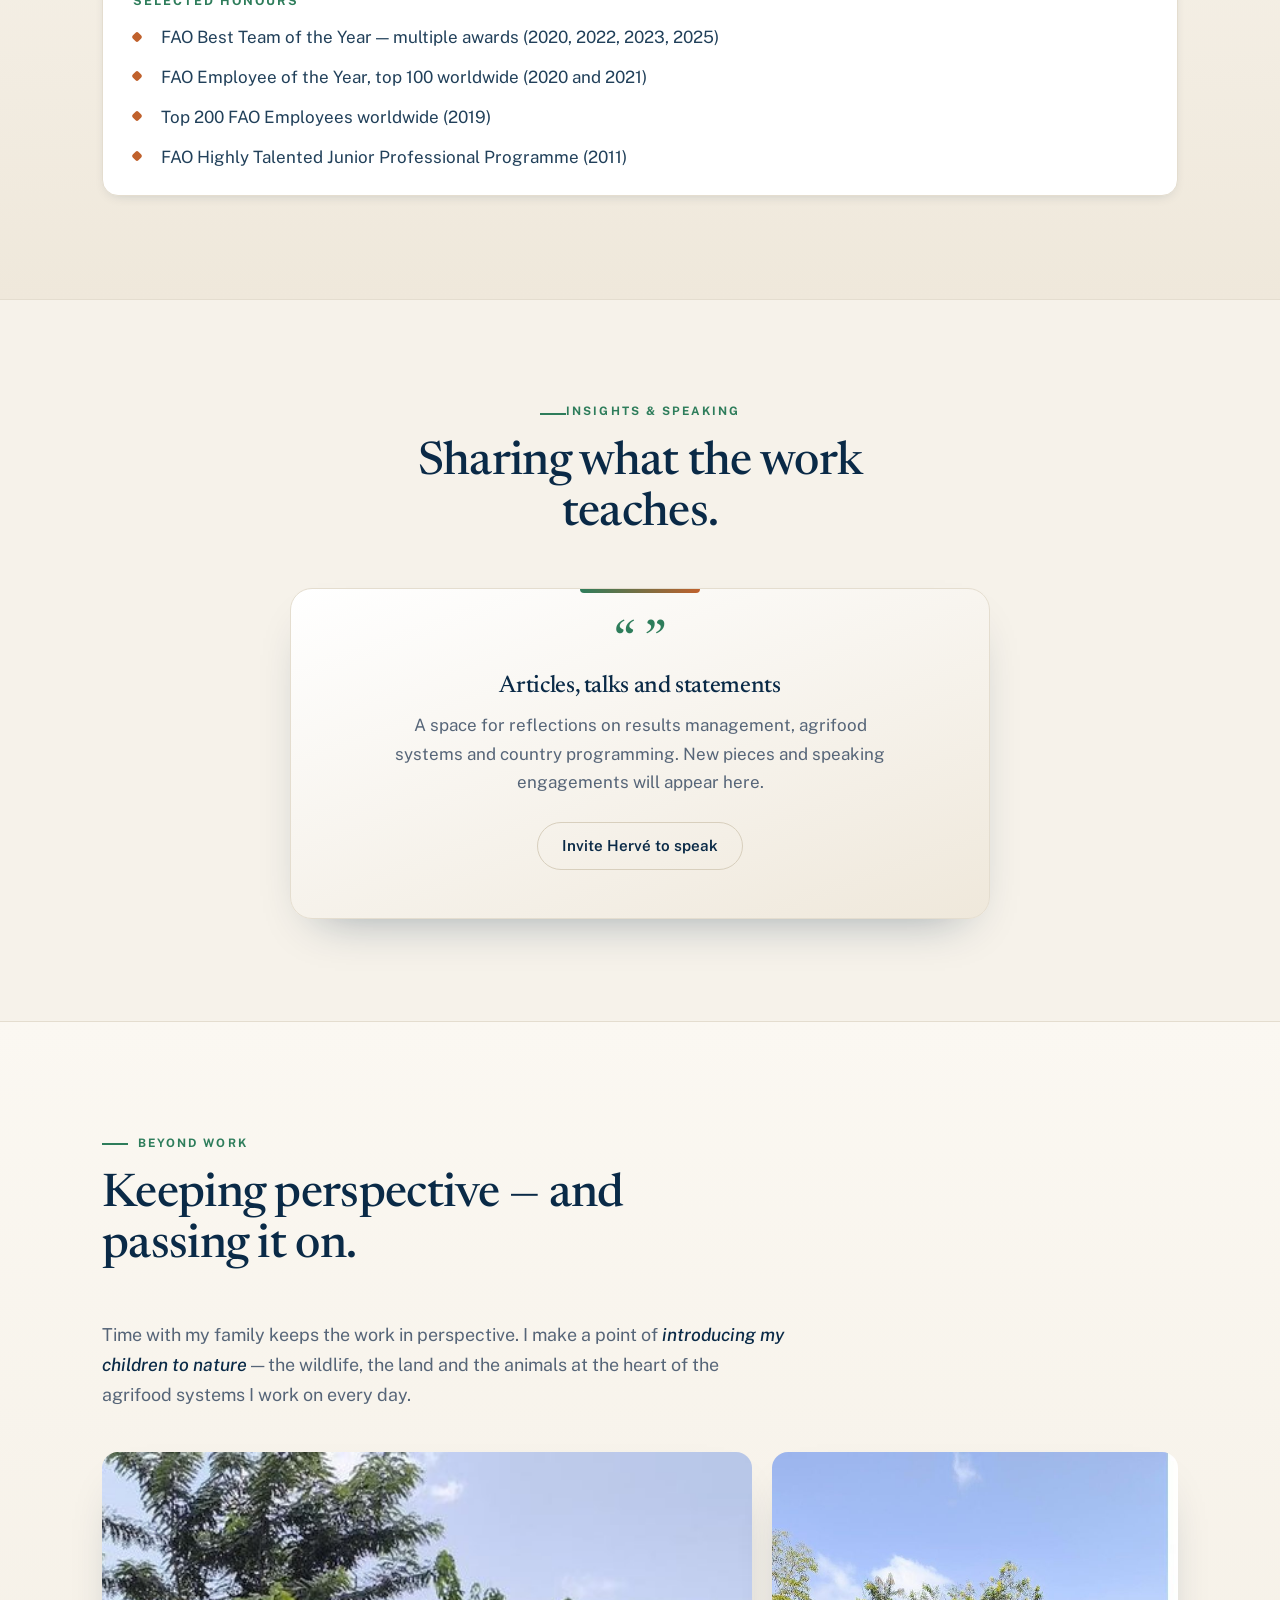
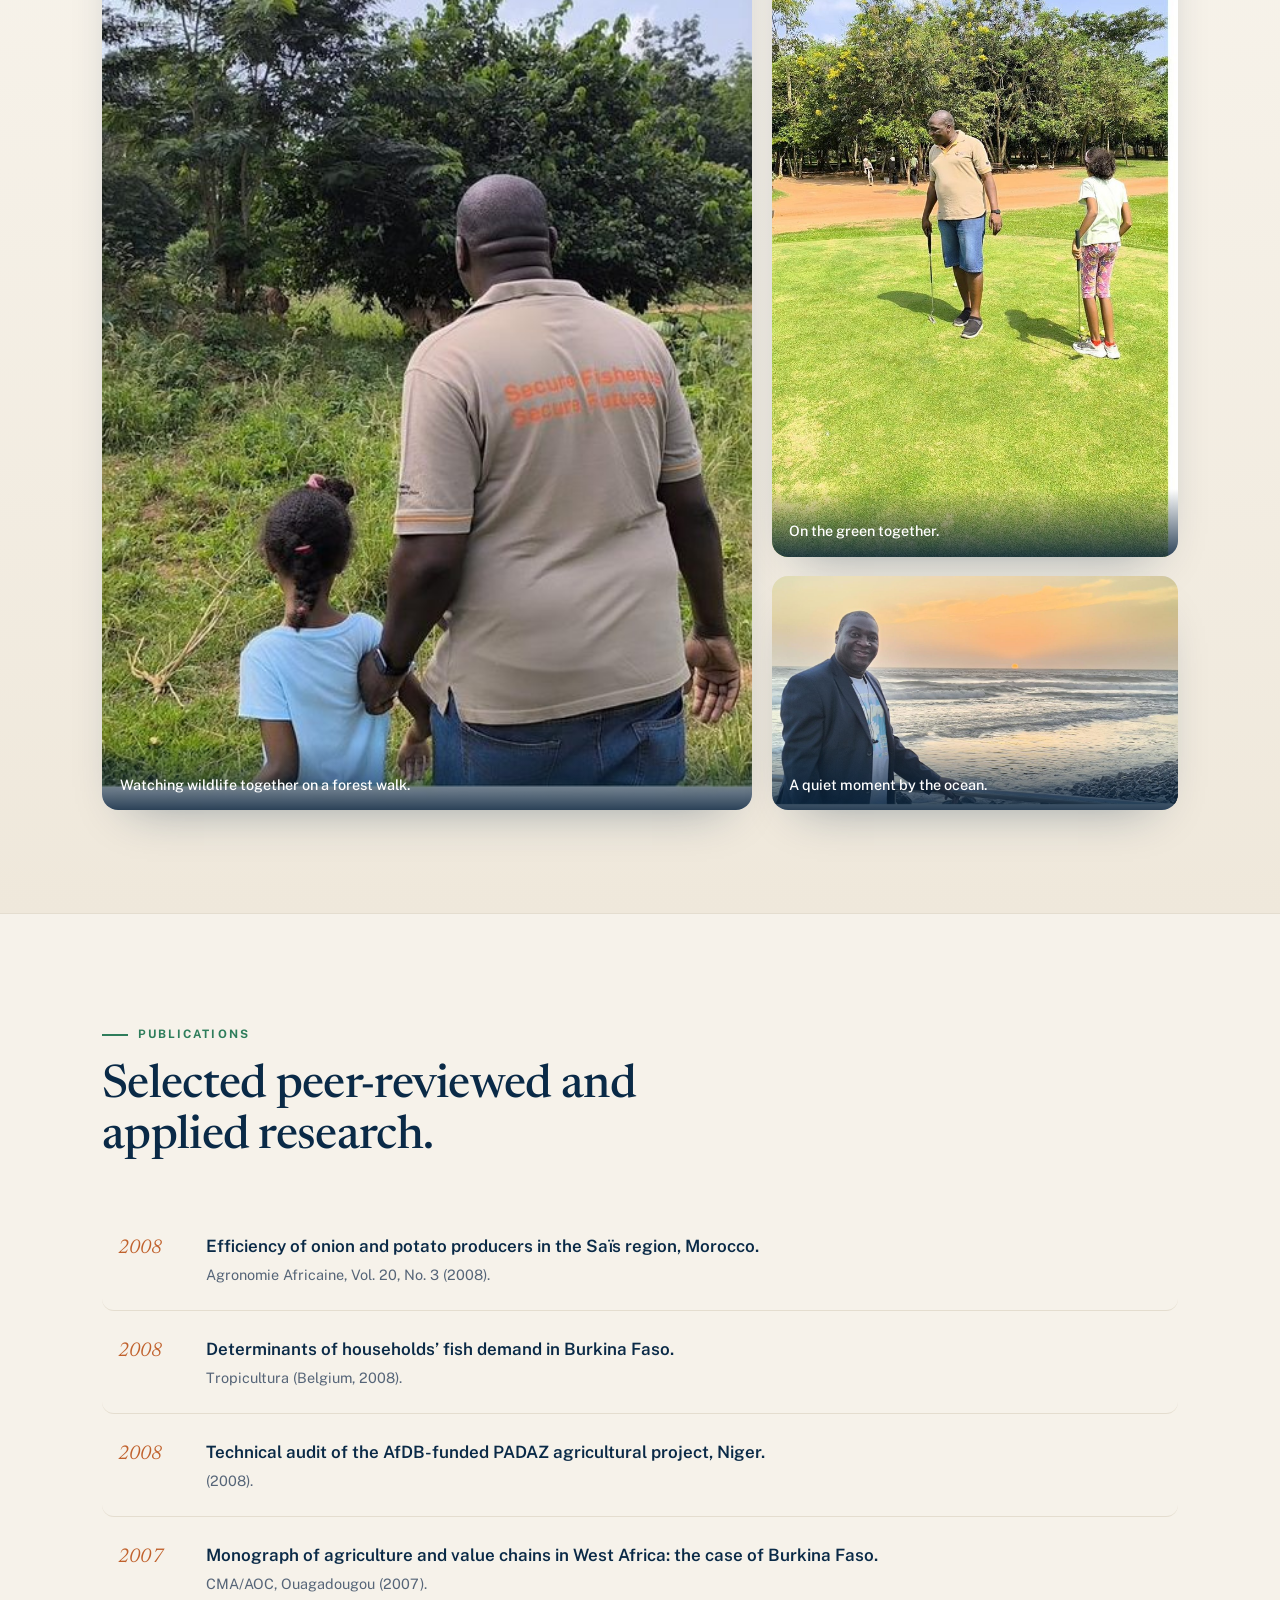
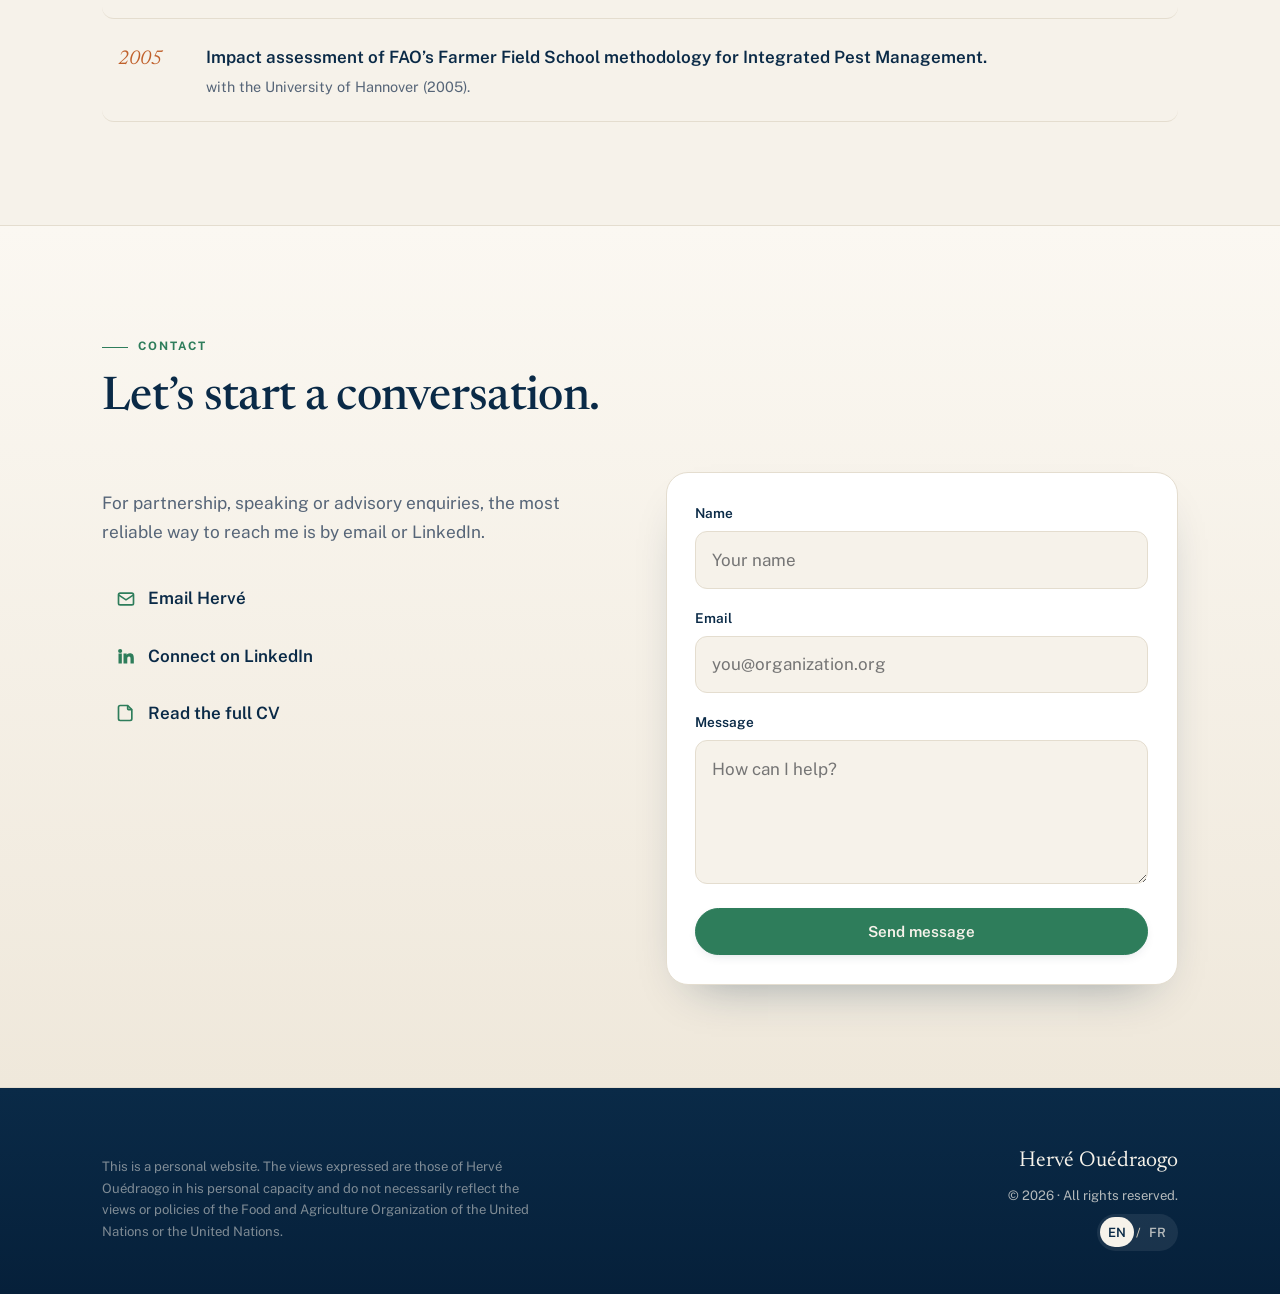
==== commit 5d430ae2: "Add language options for Spanish, Arabic, Russian, and Chinese to the website (6a2807573c16da3c83ac7" ====
--- a/index.html
+++ b/index.html
@@ -58,7 +58,7 @@
       <a href="#publications" data-i18n="nav_pubs">Publications</a>
       <a href="#contact" data-i18n="nav_contact">Contact</a>
       <span class="lang" aria-label="Language">
-        <button data-lang="en" aria-pressed="true">EN</button><span>/</span><button data-lang="fr" aria-pressed="false">FR</button>
+        <button data-lang="en" aria-pressed="true">EN</button><button data-lang="fr" aria-pressed="false">FR</button><button data-lang="es" aria-pressed="false">ES</button><button data-lang="ar" aria-pressed="false" lang="ar">عربي</button><button data-lang="ru" aria-pressed="false">RU</button><button data-lang="zh" aria-pressed="false" lang="zh">中文</button>
       </span>
     </nav>
     <button class="theme-btn" id="themeBtn" aria-label="Toggle dark mode" title="Toggle theme"><svg class="moon" viewBox="0 0 24 24" fill="none" stroke="currentColor" stroke-width="2"><path d="M21 12.8A9 9 0 1 1 11.2 3a7 7 0 0 0 9.8 9.8z"/></svg><svg class="sun" viewBox="0 0 24 24" fill="none" stroke="currentColor" stroke-width="2"><circle cx="12" cy="12" r="4"/><path d="M12 2v2M12 20v2M4.9 4.9l1.4 1.4M17.7 17.7l1.4 1.4M2 12h2M20 12h2M4.9 19.1l1.4-1.4M17.7 6.3l1.4-1.4"/></svg></button>
@@ -308,7 +308,7 @@
 <!-- ===== FOOTER ===== -->
 <footer>
   <div class="wrap foot-inner">
-    <p class="disclaimer" data-i18n="disclaimer">This is a personal website. The views expressed are those of Hervé Ouédraogo in his personal capacity and do not necessarily reflect the views or policies of the Food and Agriculture Organization of the United Nations or the United Nations.<br><br>The postings on this site are my own and do not necessarily represent FAO’s views, positions, strategies or opinions.</p>
+    <p class="disclaimer" data-i18n="disclaimer">This is a personal website. The views expressed are those of Hervé Ouédraogo in his personal capacity and do not necessarily reflect the views or policies of the Food and Agriculture Organization of the United Nations or the United Nations.</p>
     <div class="foot-right">
       <div class="fbrand">Hervé Ouédraogo</div>
       <div>© <span id="year">2026</span> · <span data-i18n="foot_rights">All rights reserved.</span></div>
--- a/css/styles.css
+++ b/css/styles.css
@@ -87,8 +87,8 @@
 .nav-links a:hover{color:var(--ink);}
 .nav-links a:hover::after,.nav-links a.active::after{transform:scaleX(1);}
 .nav-links a.active{color:var(--ink);}
-.lang{display:inline-flex;align-items:center;gap:.15rem;margin-left:.6rem;font-size:.82rem;padding:.25rem;background:rgba(10,42,71,.05);border-radius:999px;}
-.lang button{background:none;border:none;font:inherit;font-weight:600;color:var(--muted);cursor:pointer;padding:.28rem .6rem;border-radius:999px;transition:all .2s ease;}
+.lang{display:inline-flex;align-items:center;flex-wrap:wrap;gap:.1rem;margin-left:.6rem;font-size:.8rem;padding:.22rem;background:rgba(10,42,71,.05);border-radius:999px;}
+.lang button{background:none;border:none;font:inherit;font-weight:600;color:var(--muted);cursor:pointer;padding:.26rem .5rem;border-radius:999px;transition:all .2s ease;white-space:nowrap;}
 .lang button[aria-pressed="true"]{color:#fff;background:var(--ink);}
 .lang span{color:var(--line-2);}
 .menu-btn{display:none;background:none;border:none;color:var(--ink);cursor:pointer;padding:.3rem;}
@@ -332,3 +332,10 @@
 [data-theme="dark"] .card .num{color:#1a3045;}
 [data-theme="dark"] .theme-btn{background:var(--surface);}
 [data-theme="dark"] ::selection{background:var(--teal);color:#06203a;}
+
+/* ===== RTL support (Arabic) ===== */
+[dir="rtl"]{text-align:right;}
+[dir="rtl"] .lang{margin-left:0;margin-right:.6rem;}
+[dir="rtl"] .entry ul,[dir="rtl"] .pub-list,[dir="rtl"] .aff-list,[dir="rtl"] .entry li ul{padding-left:0;padding-right:1.1rem;}
+[dir="rtl"] .timeline,[dir="rtl"] .tl-item{text-align:right;}
+[dir="rtl"] .skip{left:auto;right:1rem;}
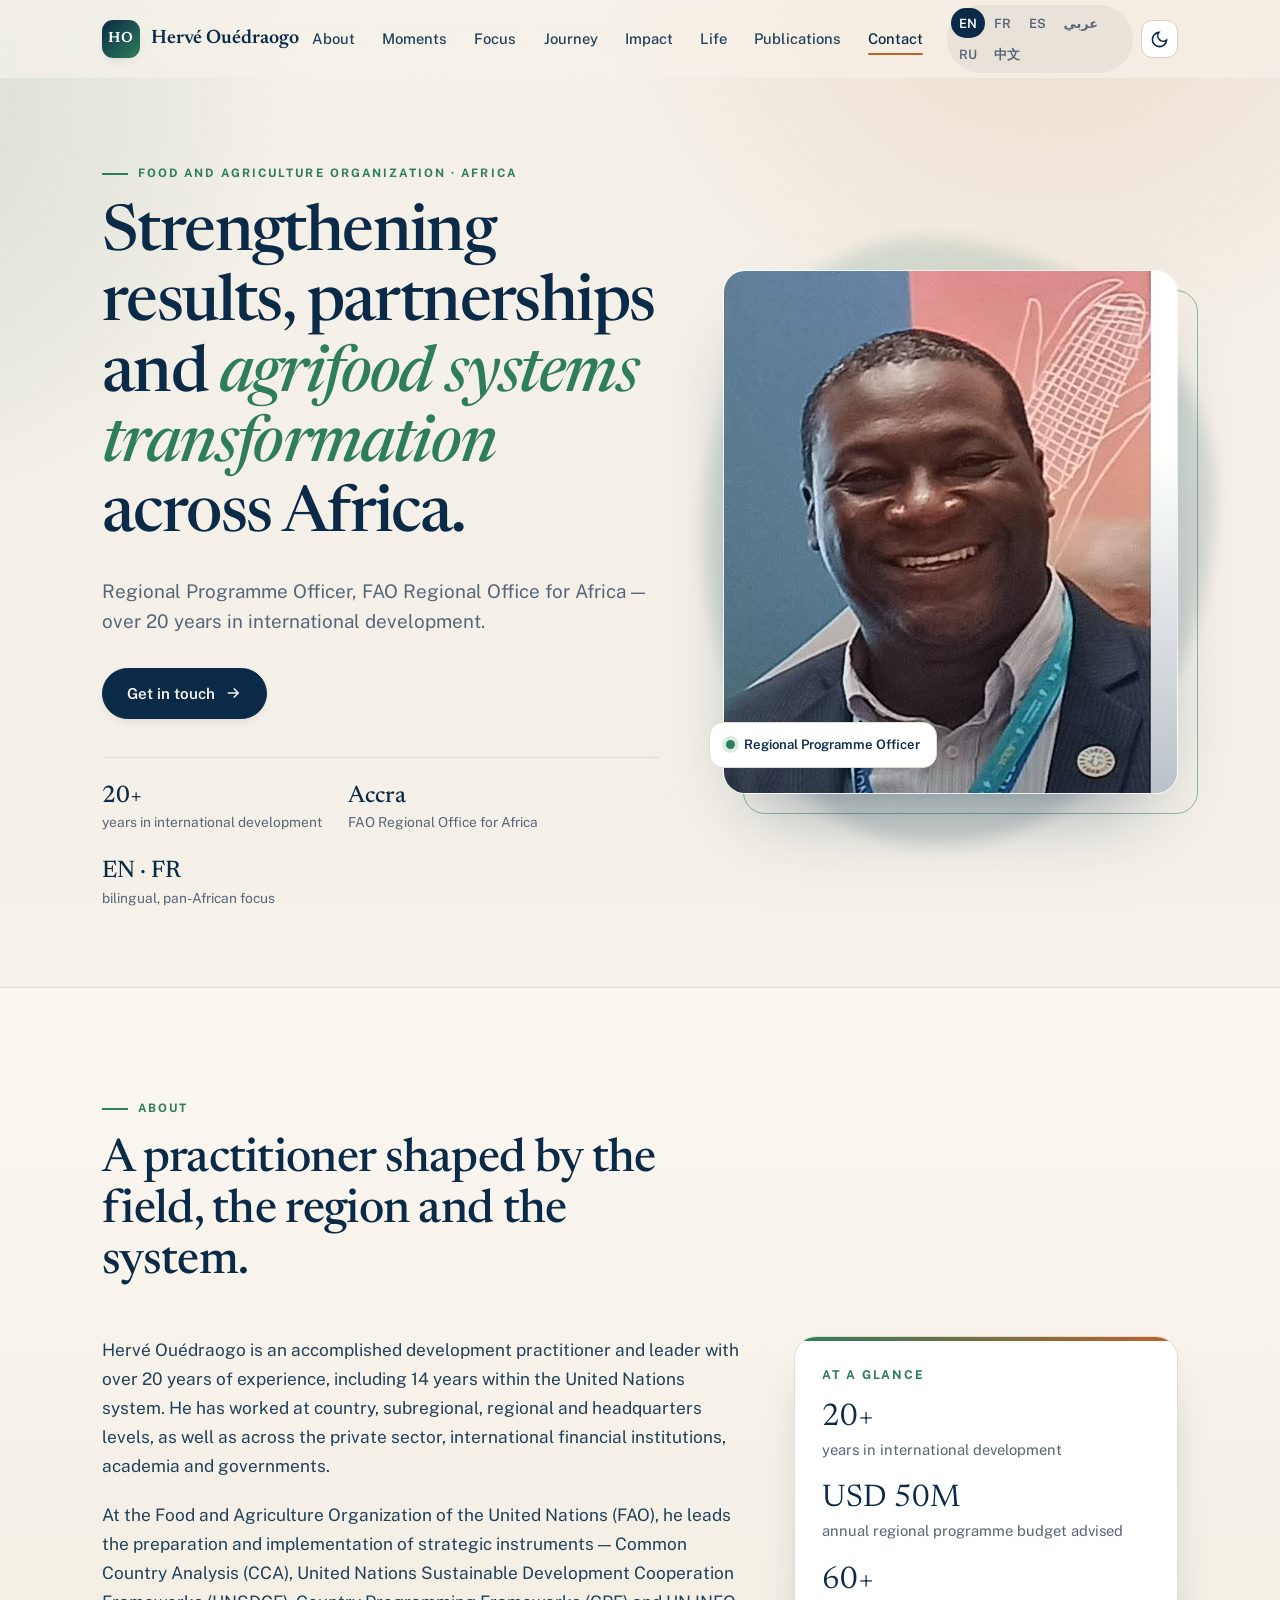
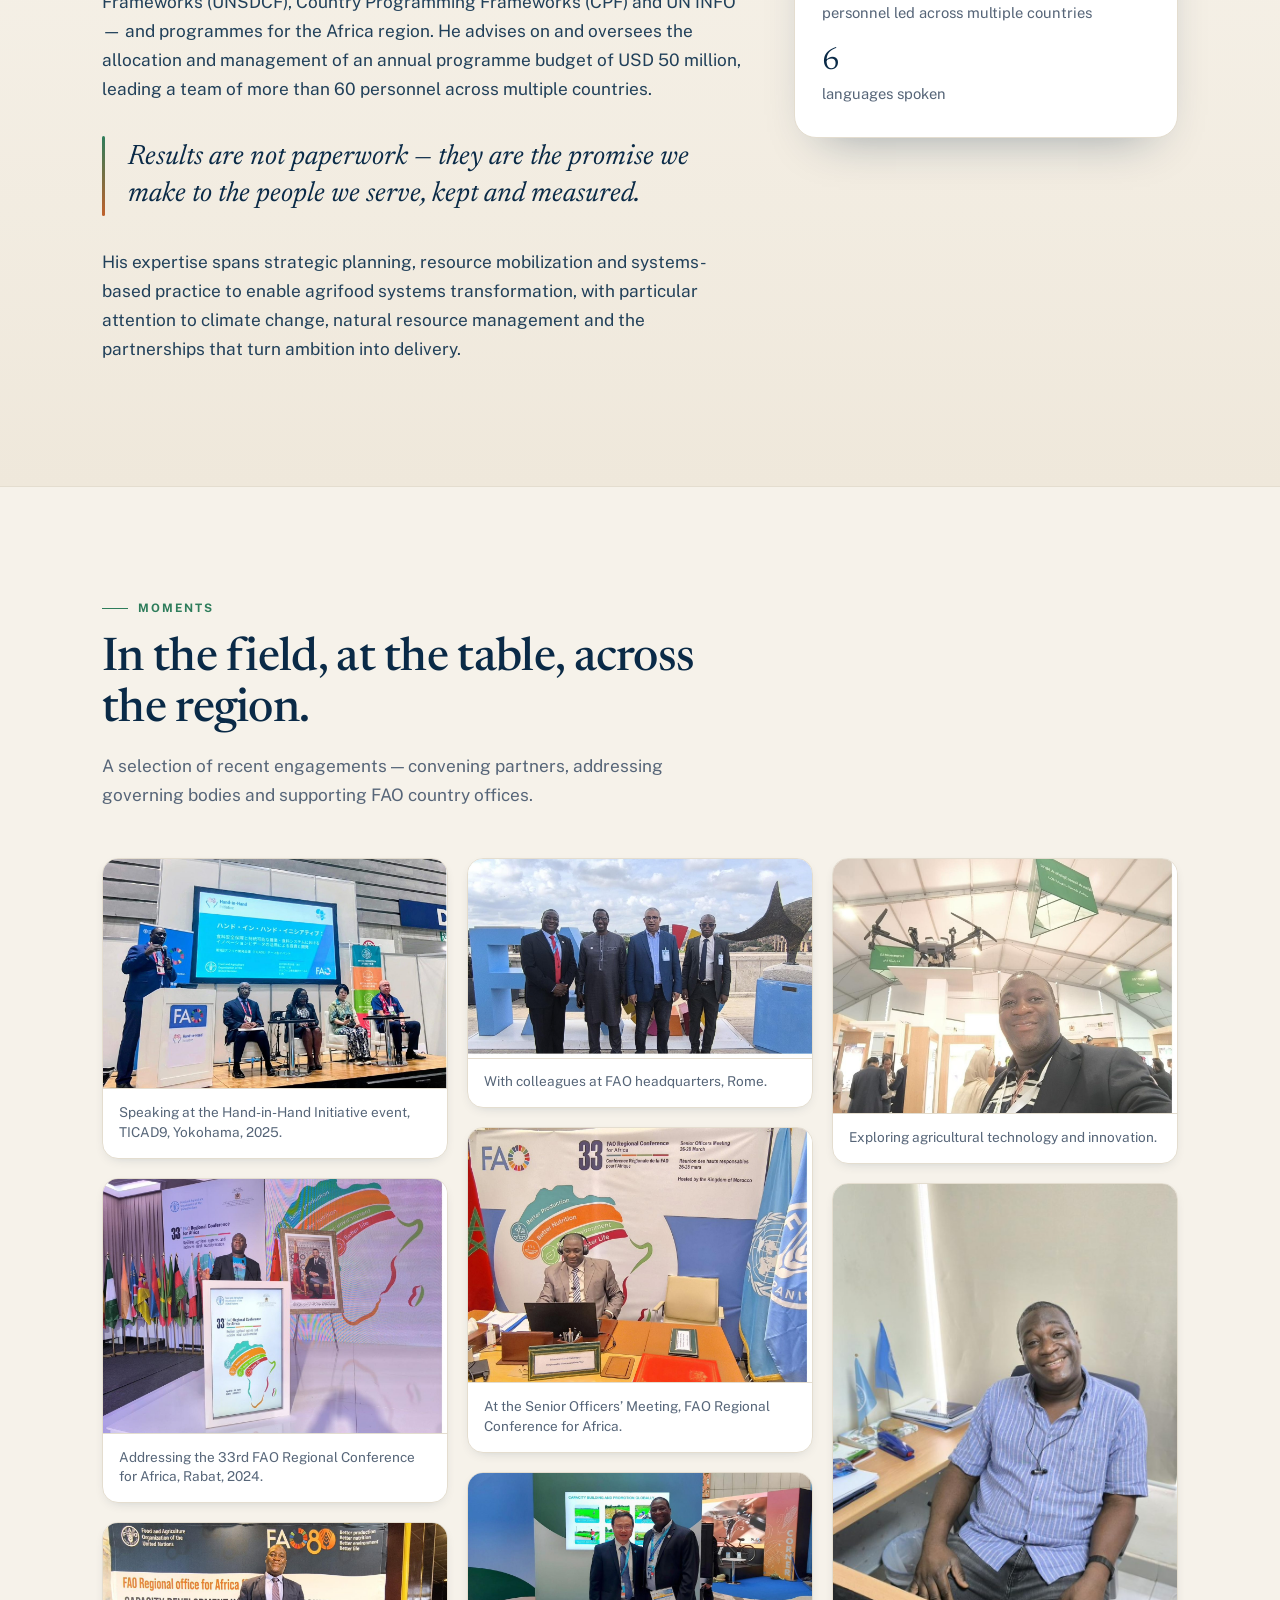
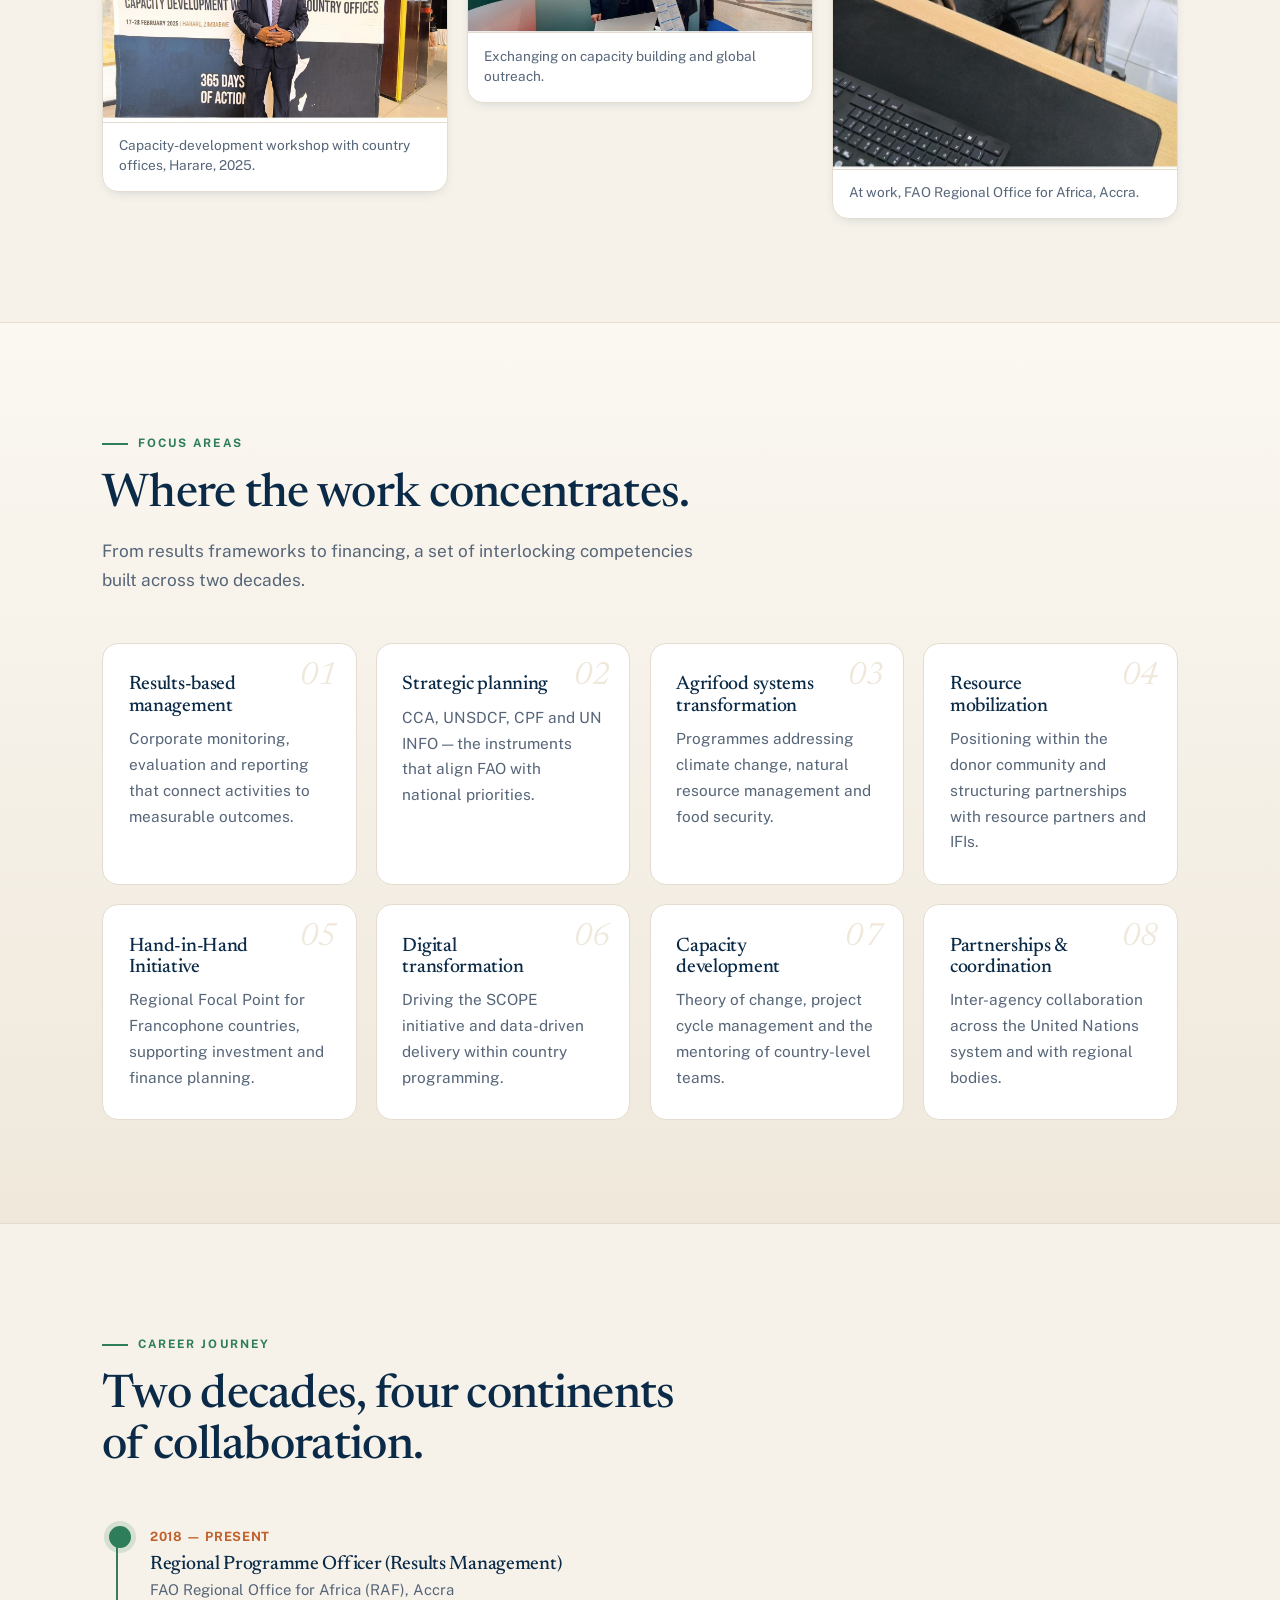
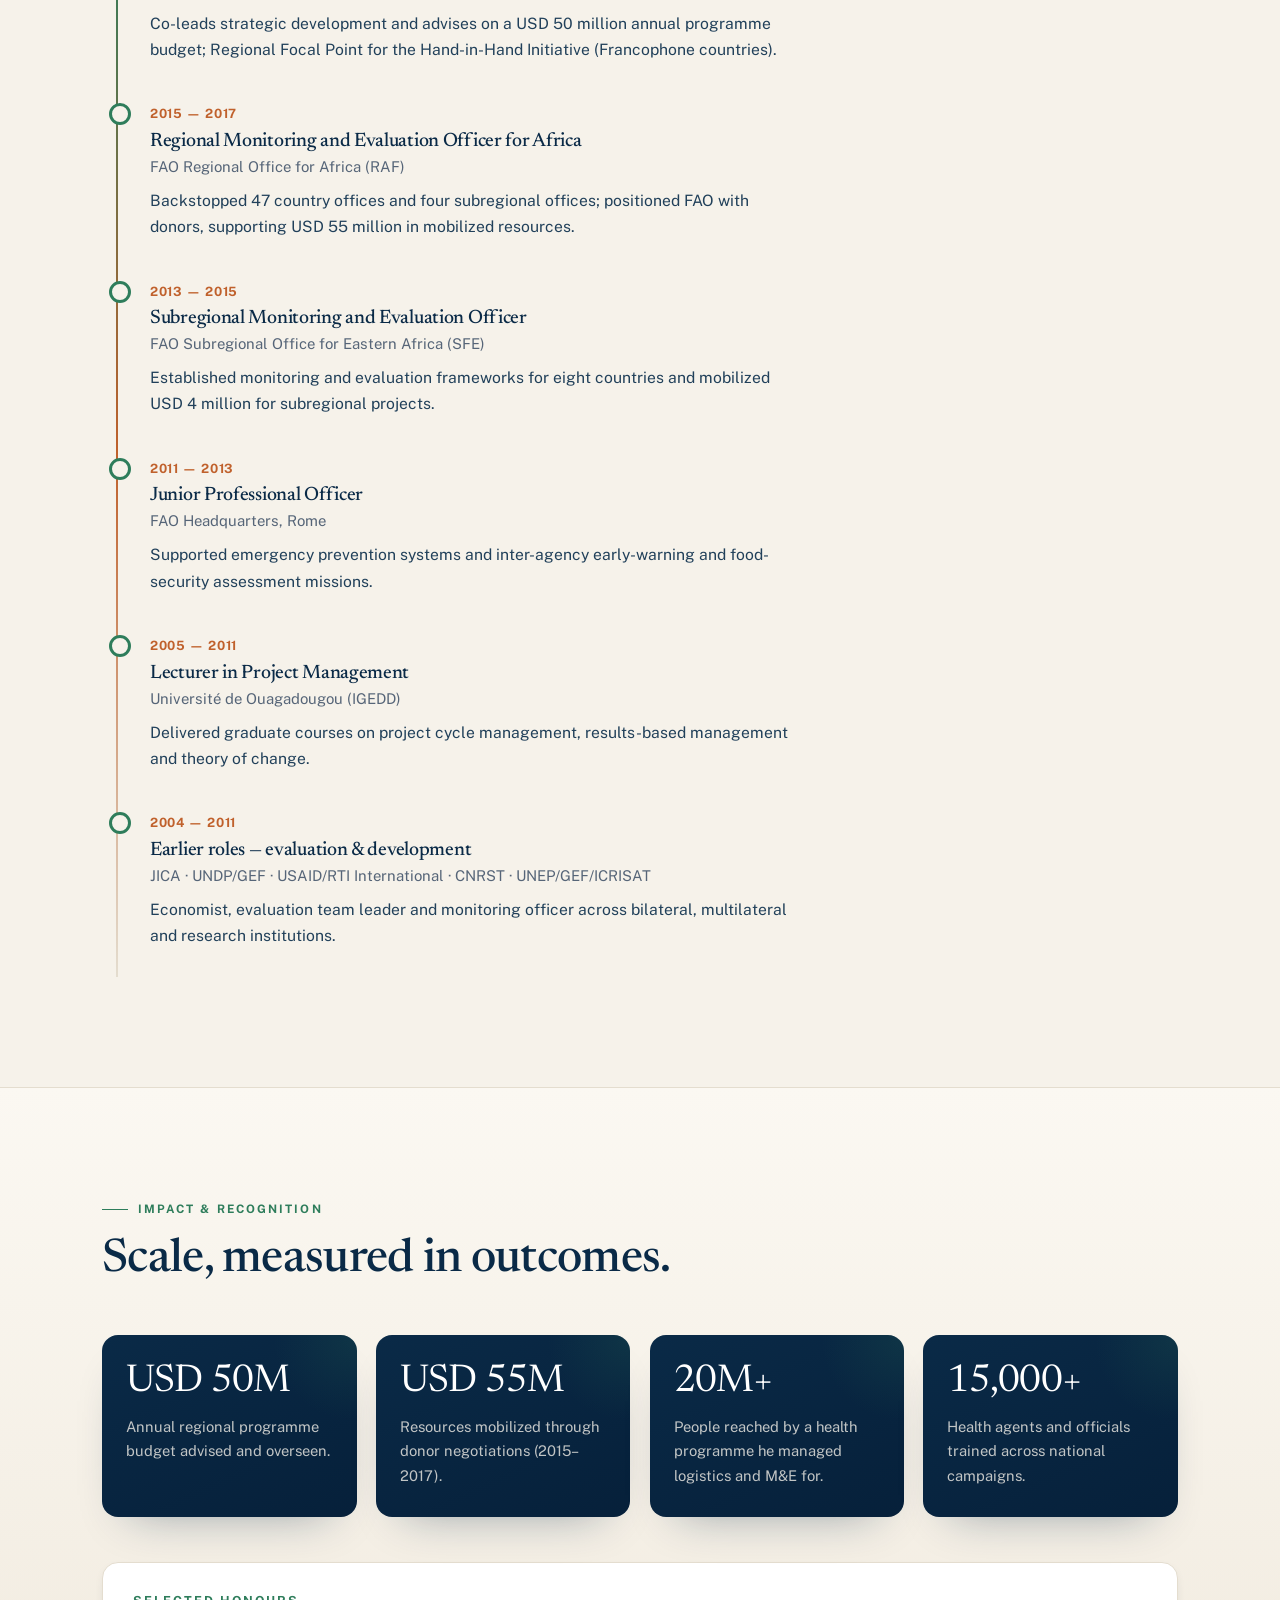
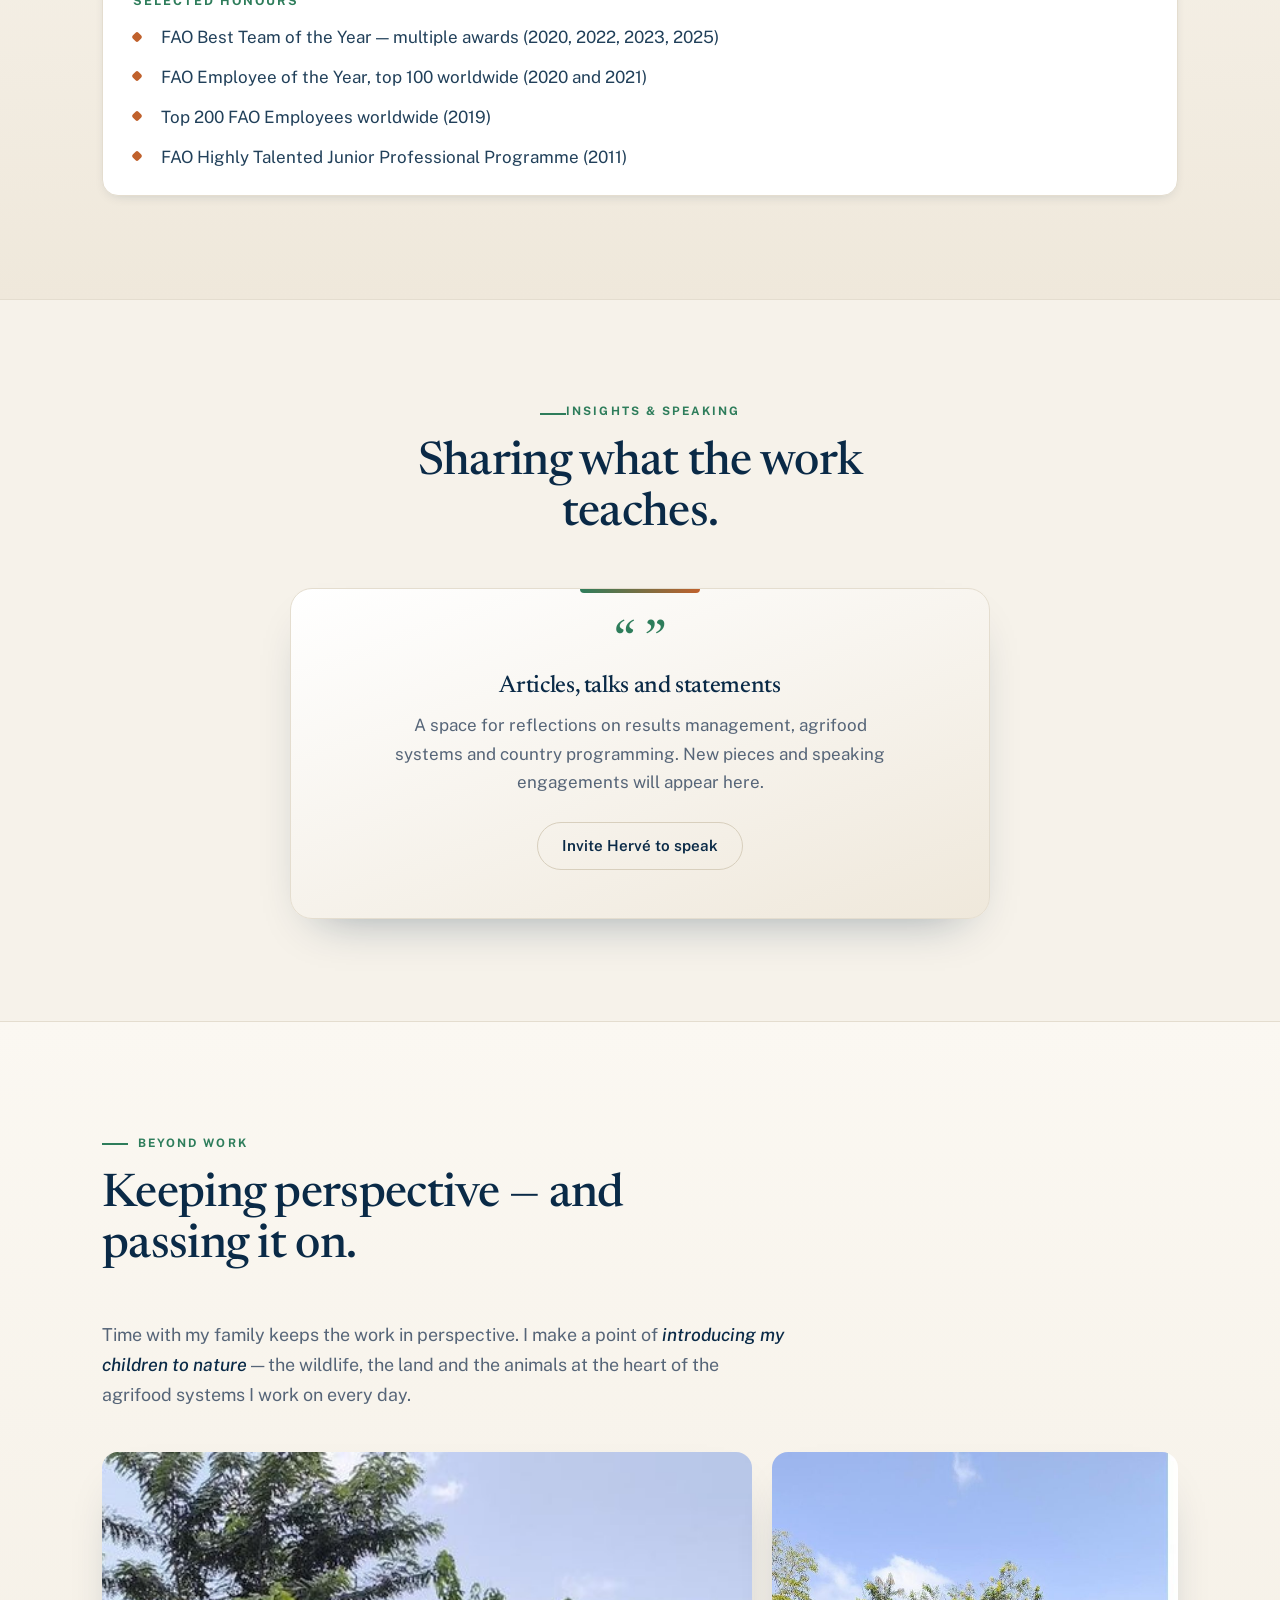
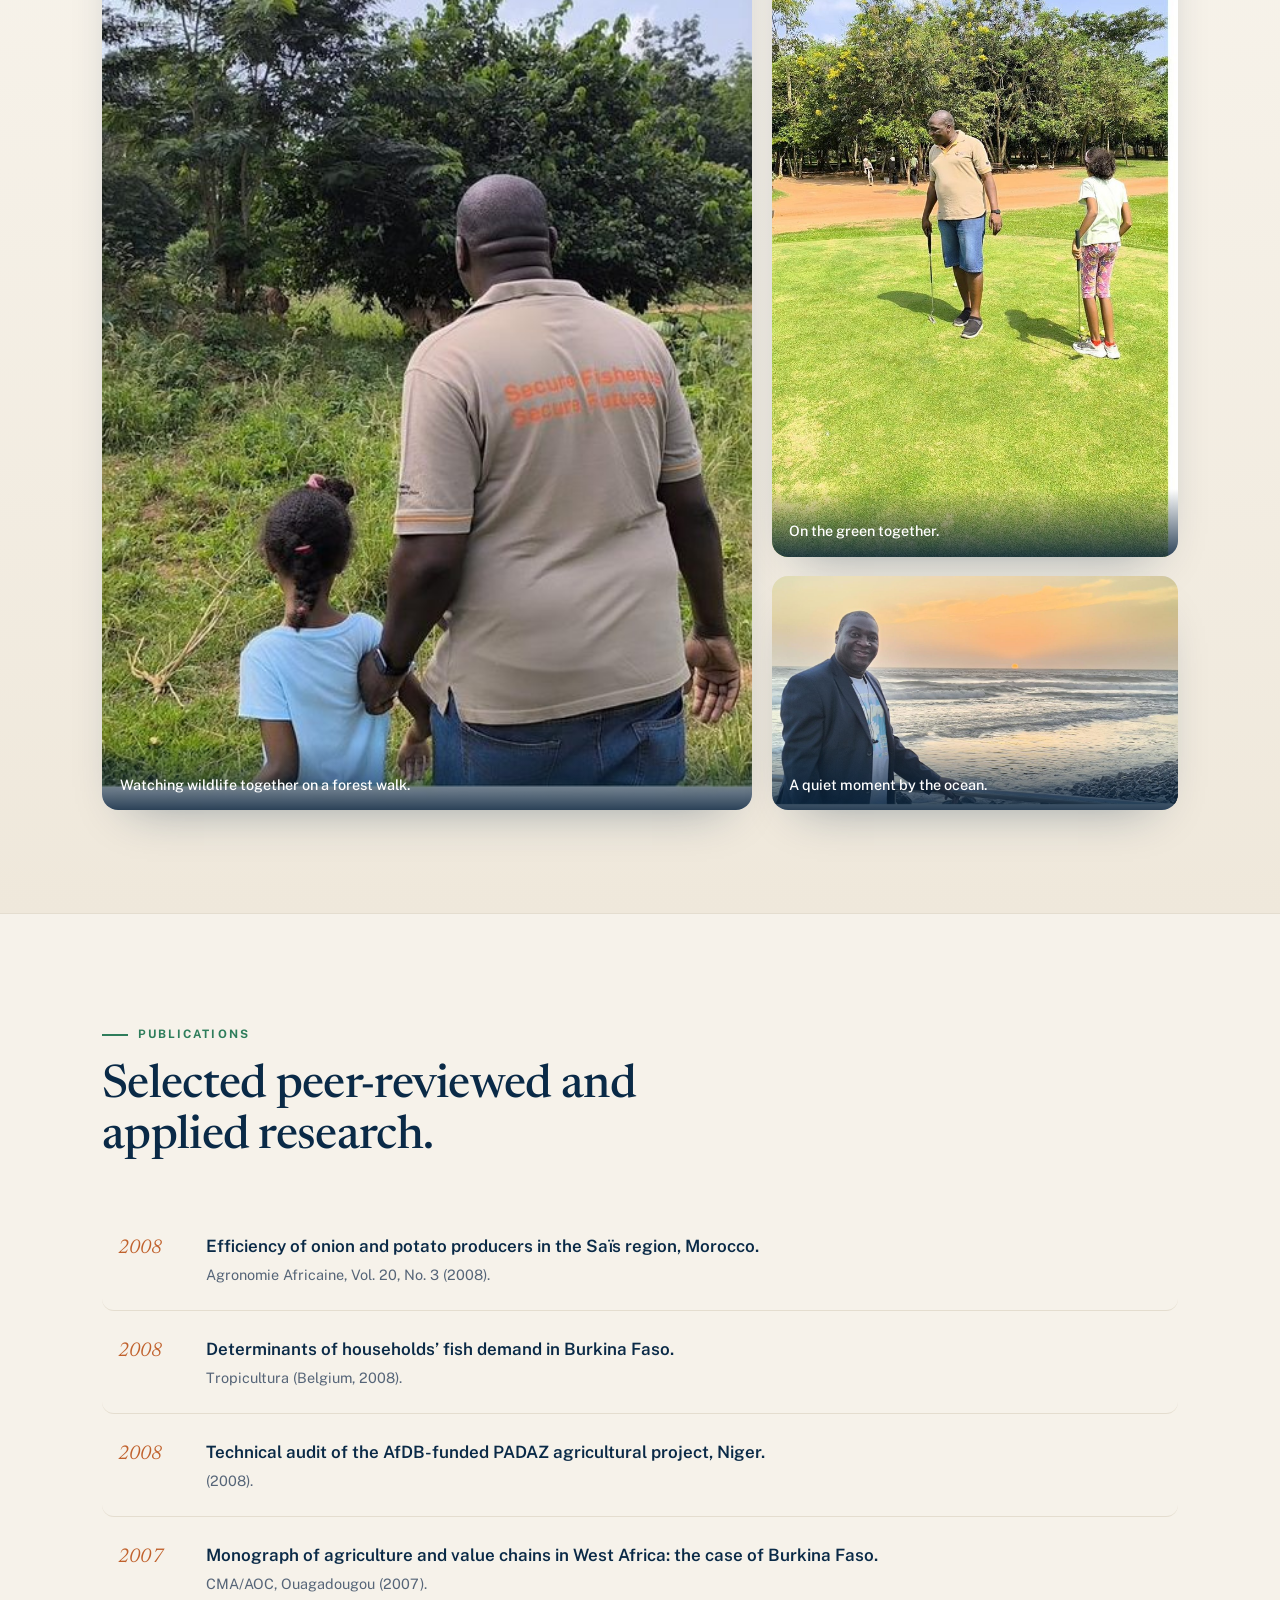
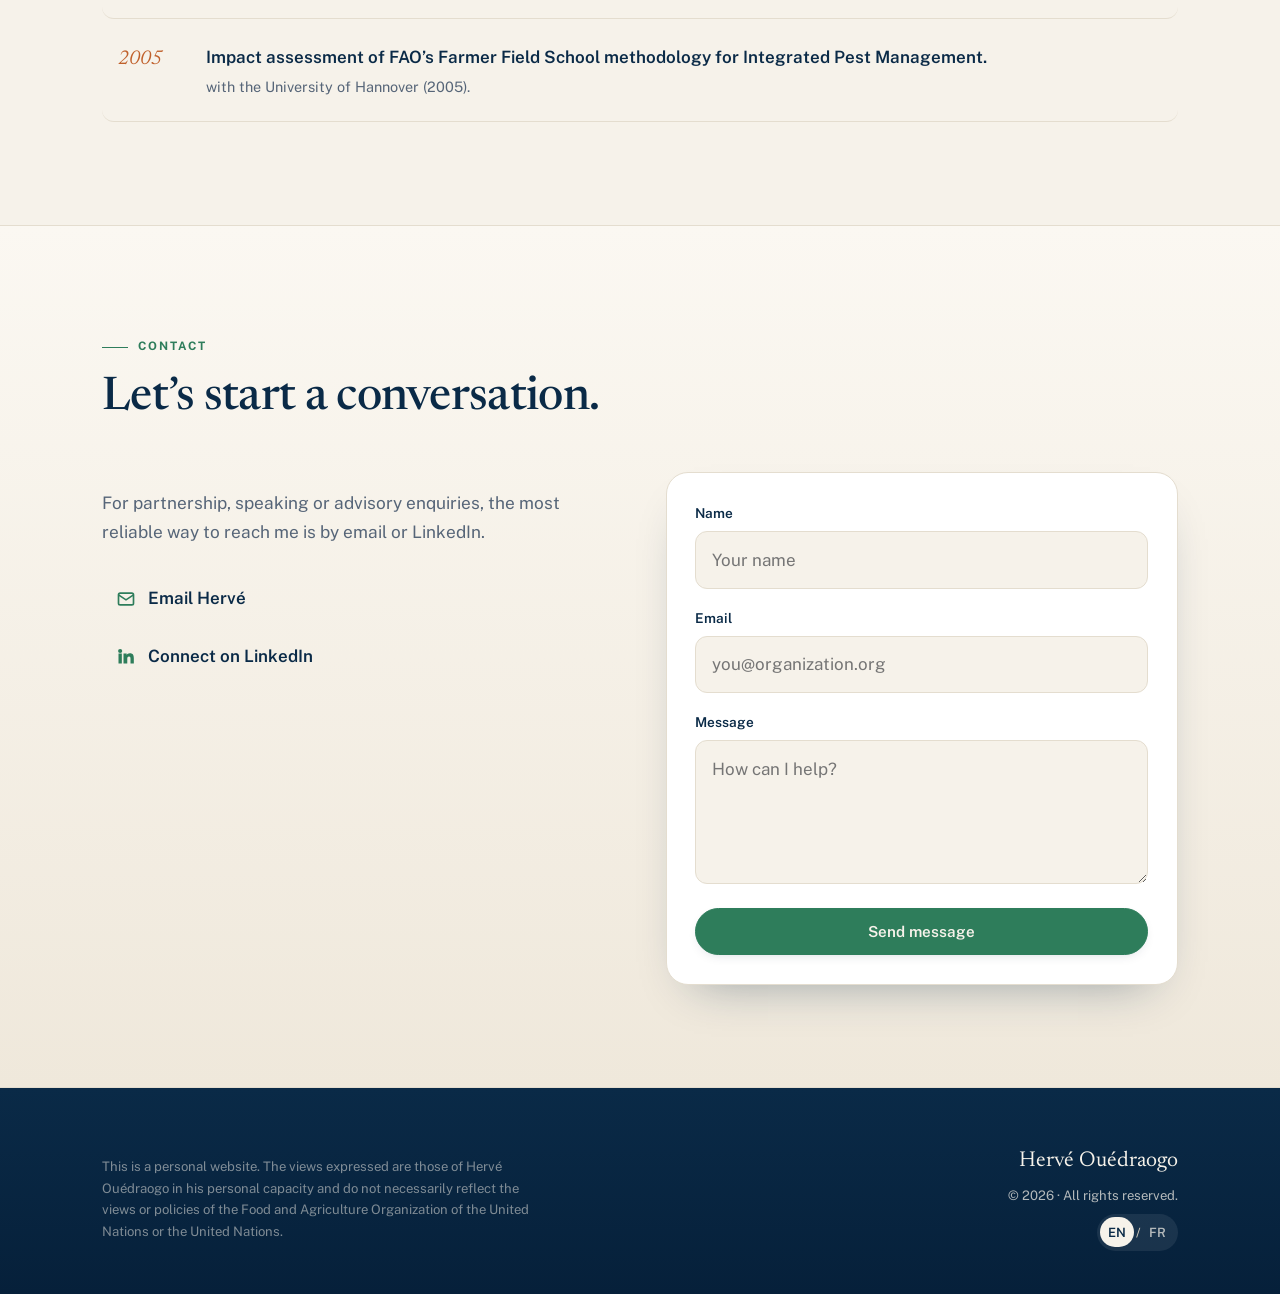
==== commit 97573737: "Add language options for Spanish, Arabic, Russian, and Chinese to the website - Session 1 (6a2807573" ====
--- a/index.html
+++ b/index.html
@@ -83,11 +83,7 @@
       </h1>
       <p class="hero-sub" data-i18n="hero_sub">Regional Programme Officer, FAO Regional Office for Africa — over 20 years in international development.</p>
       <div class="cta-row">
-        <a href="cv.html" class="btn btn-primary">
-          <svg viewBox="0 0 24 24" fill="none" stroke="currentColor" stroke-width="2"><path d="M14 3v4a1 1 0 0 0 1 1h4"/><path d="M5 3h9l5 5v11a2 2 0 0 1-2 2H5a2 2 0 0 1-2-2V5a2 2 0 0 1 2-2z"/></svg>
-          <span data-i18n="hero_cta1">View curriculum vitae</span>
-        </a>
-        <a href="#contact" class="btn btn-ghost">
+        <a href="#contact" class="btn btn-primary">
           <span data-i18n="hero_cta2">Get in touch</span>
           <svg viewBox="0 0 24 24" fill="none" stroke="currentColor" stroke-width="2"><path d="M5 12h14M13 6l6 6-6 6"/></svg>
         </a>
@@ -288,10 +284,6 @@
             <svg viewBox="0 0 24 24" fill="currentColor"><path d="M4.98 3.5a2.5 2.5 0 1 1 0 5 2.5 2.5 0 0 1 0-5zM3 9h4v12H3zM9 9h3.8v1.7h.05c.53-1 1.83-2.05 3.77-2.05 4.03 0 4.78 2.65 4.78 6.1V21h-4v-5.4c0-1.29-.02-2.95-1.8-2.95-1.8 0-2.08 1.4-2.08 2.85V21H9z"/></svg>
             <span data-i18n="linkedin">Connect on LinkedIn</span>
           </a>
-          <a href="cv.html">
-            <svg viewBox="0 0 24 24" fill="none" stroke="currentColor" stroke-width="2"><path d="M14 3v4a1 1 0 0 0 1 1h4"/><path d="M5 3h9l5 5v11a2 2 0 0 1-2 2H5a2 2 0 0 1-2-2V5a2 2 0 0 1 2-2z"/></svg>
-            <span data-i18n="contact_cv">Read the full CV</span>
-          </a>
         </div>
       </div>
       <form action="[[FORMSPREE_ENDPOINT]]" method="POST" class="reveal" aria-label="Contact form">
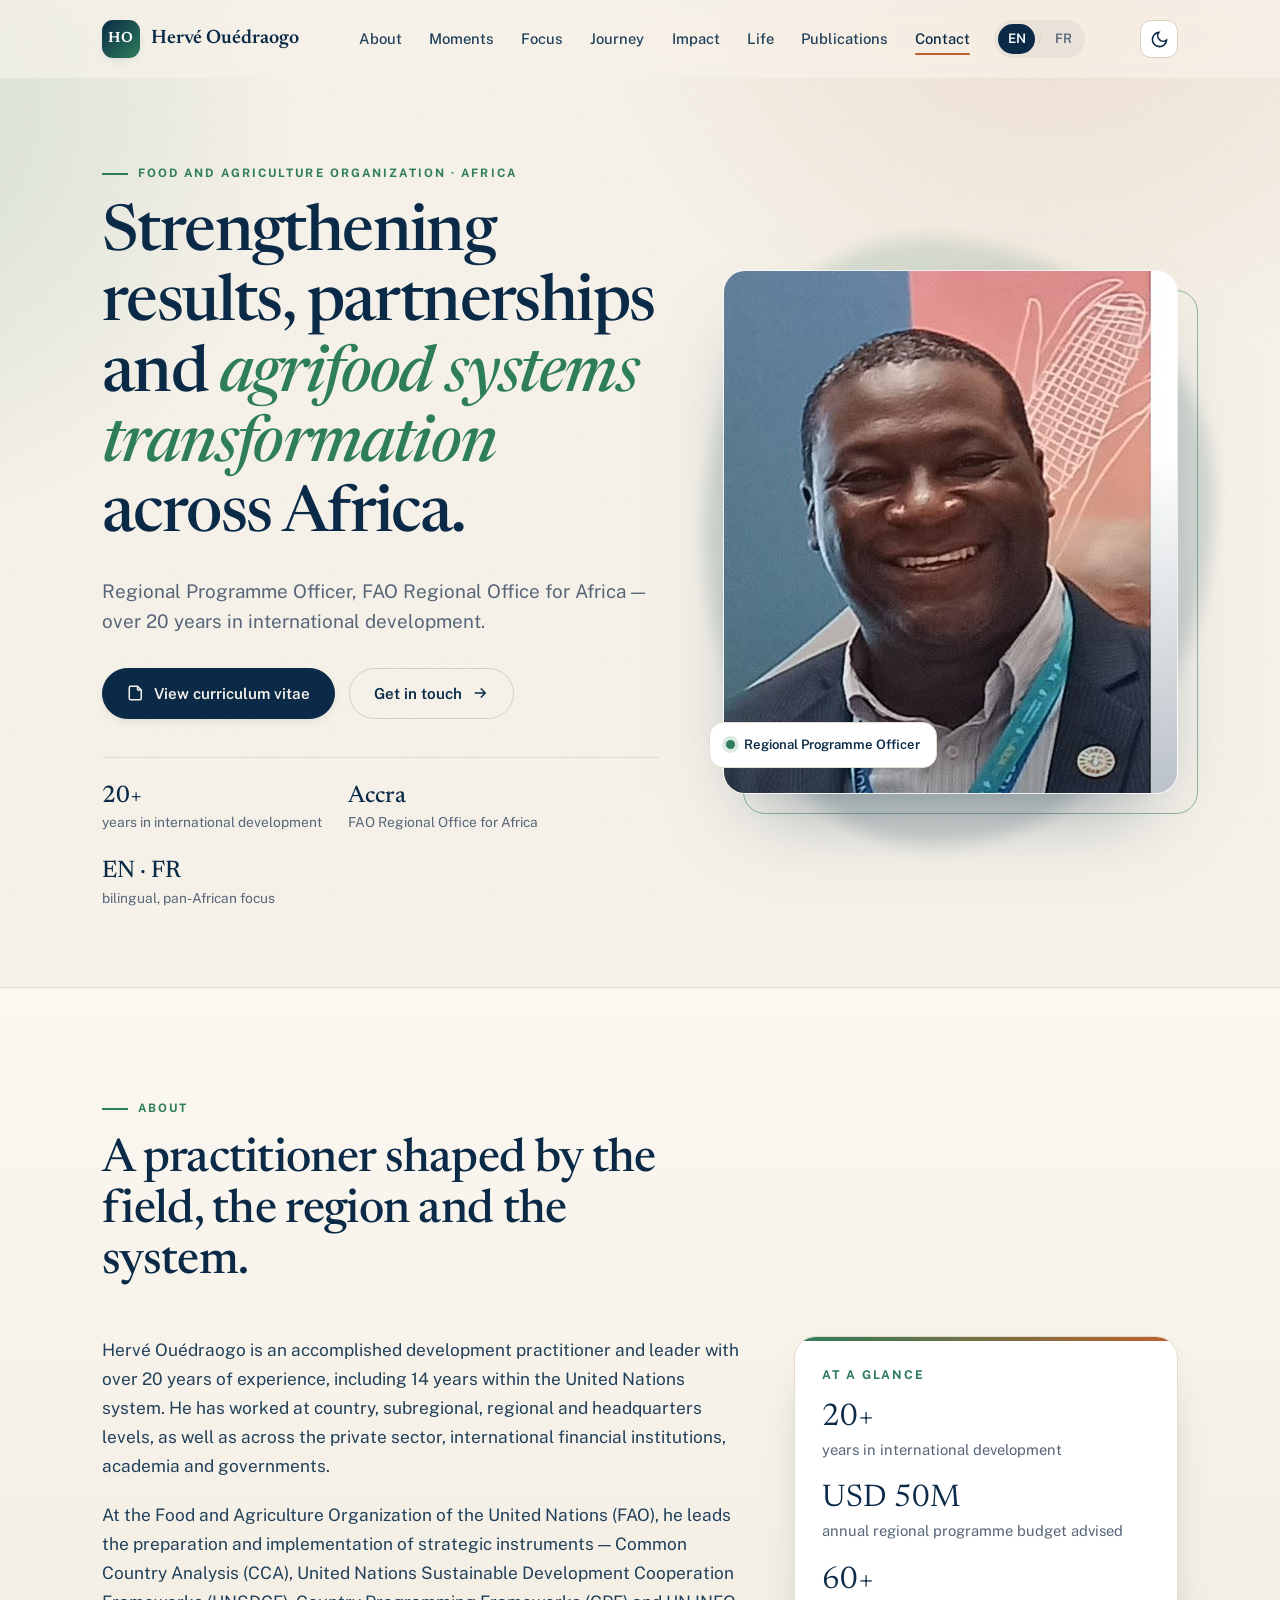
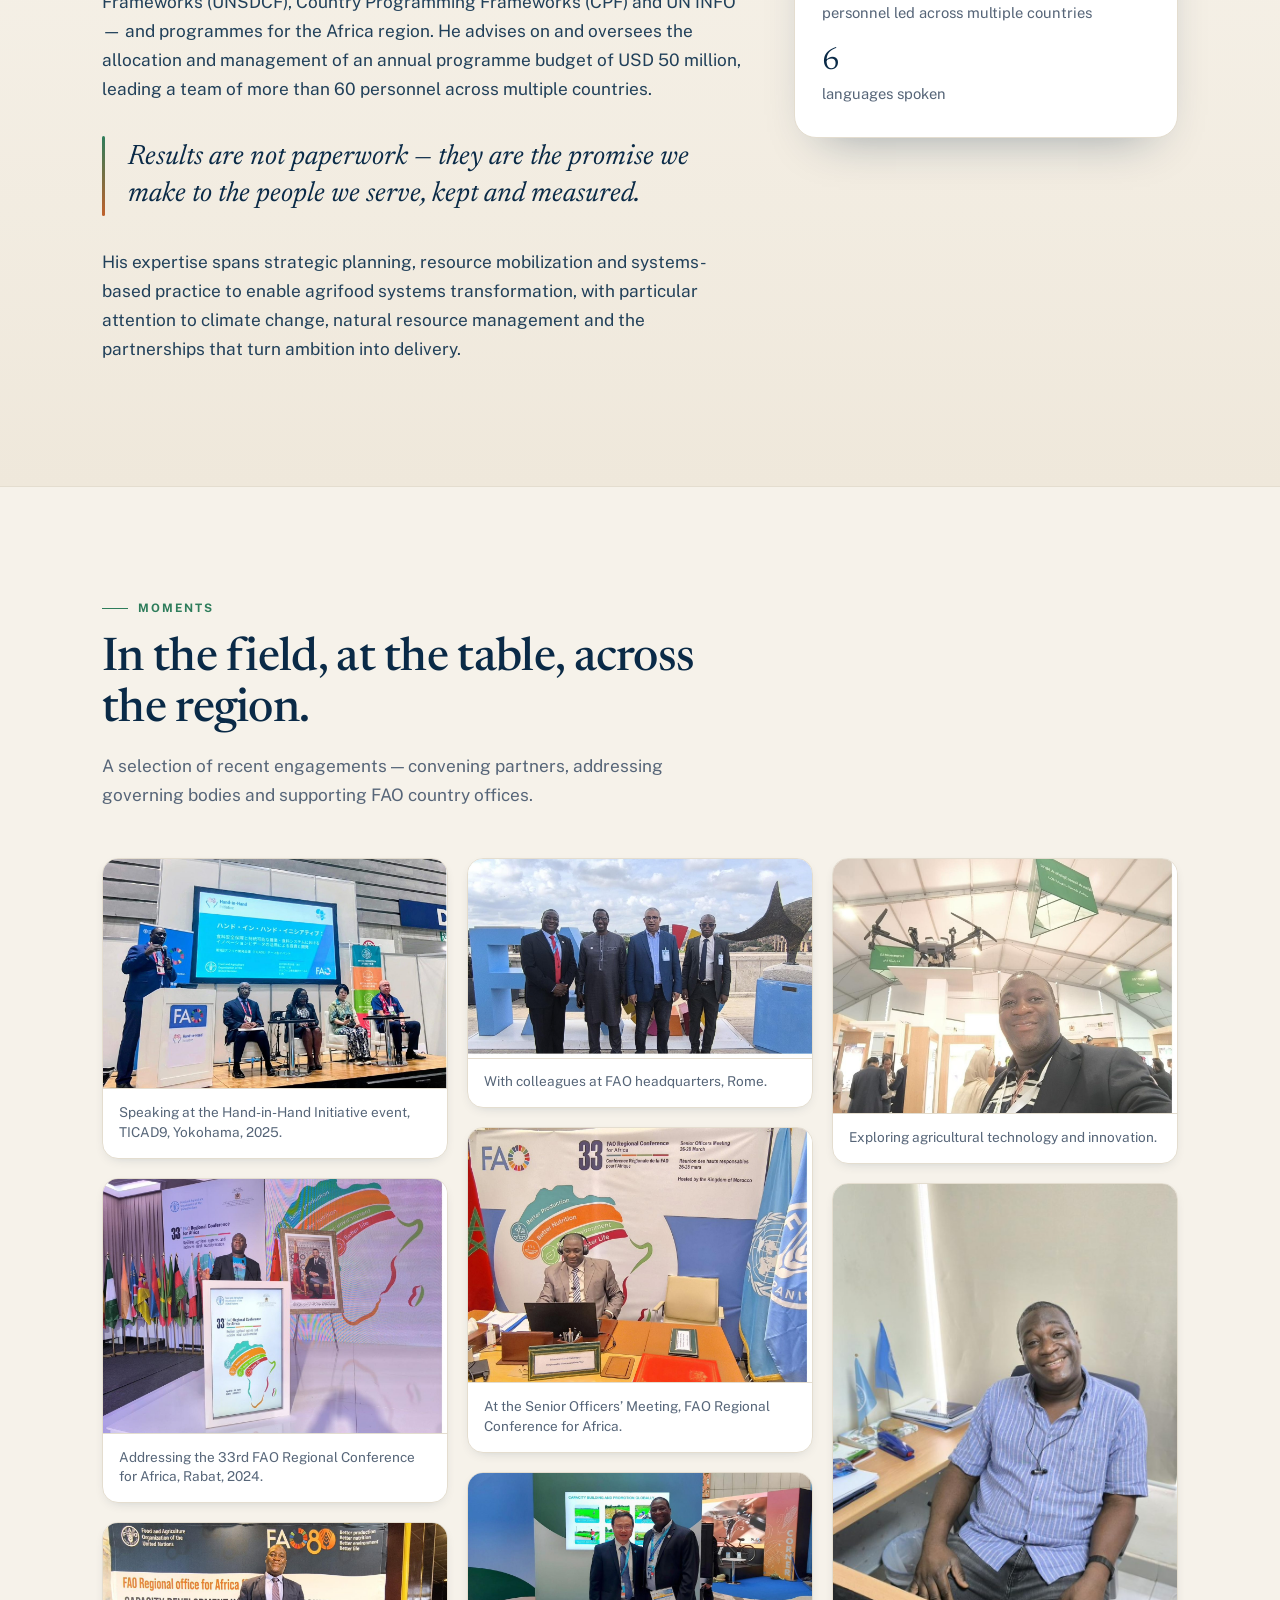
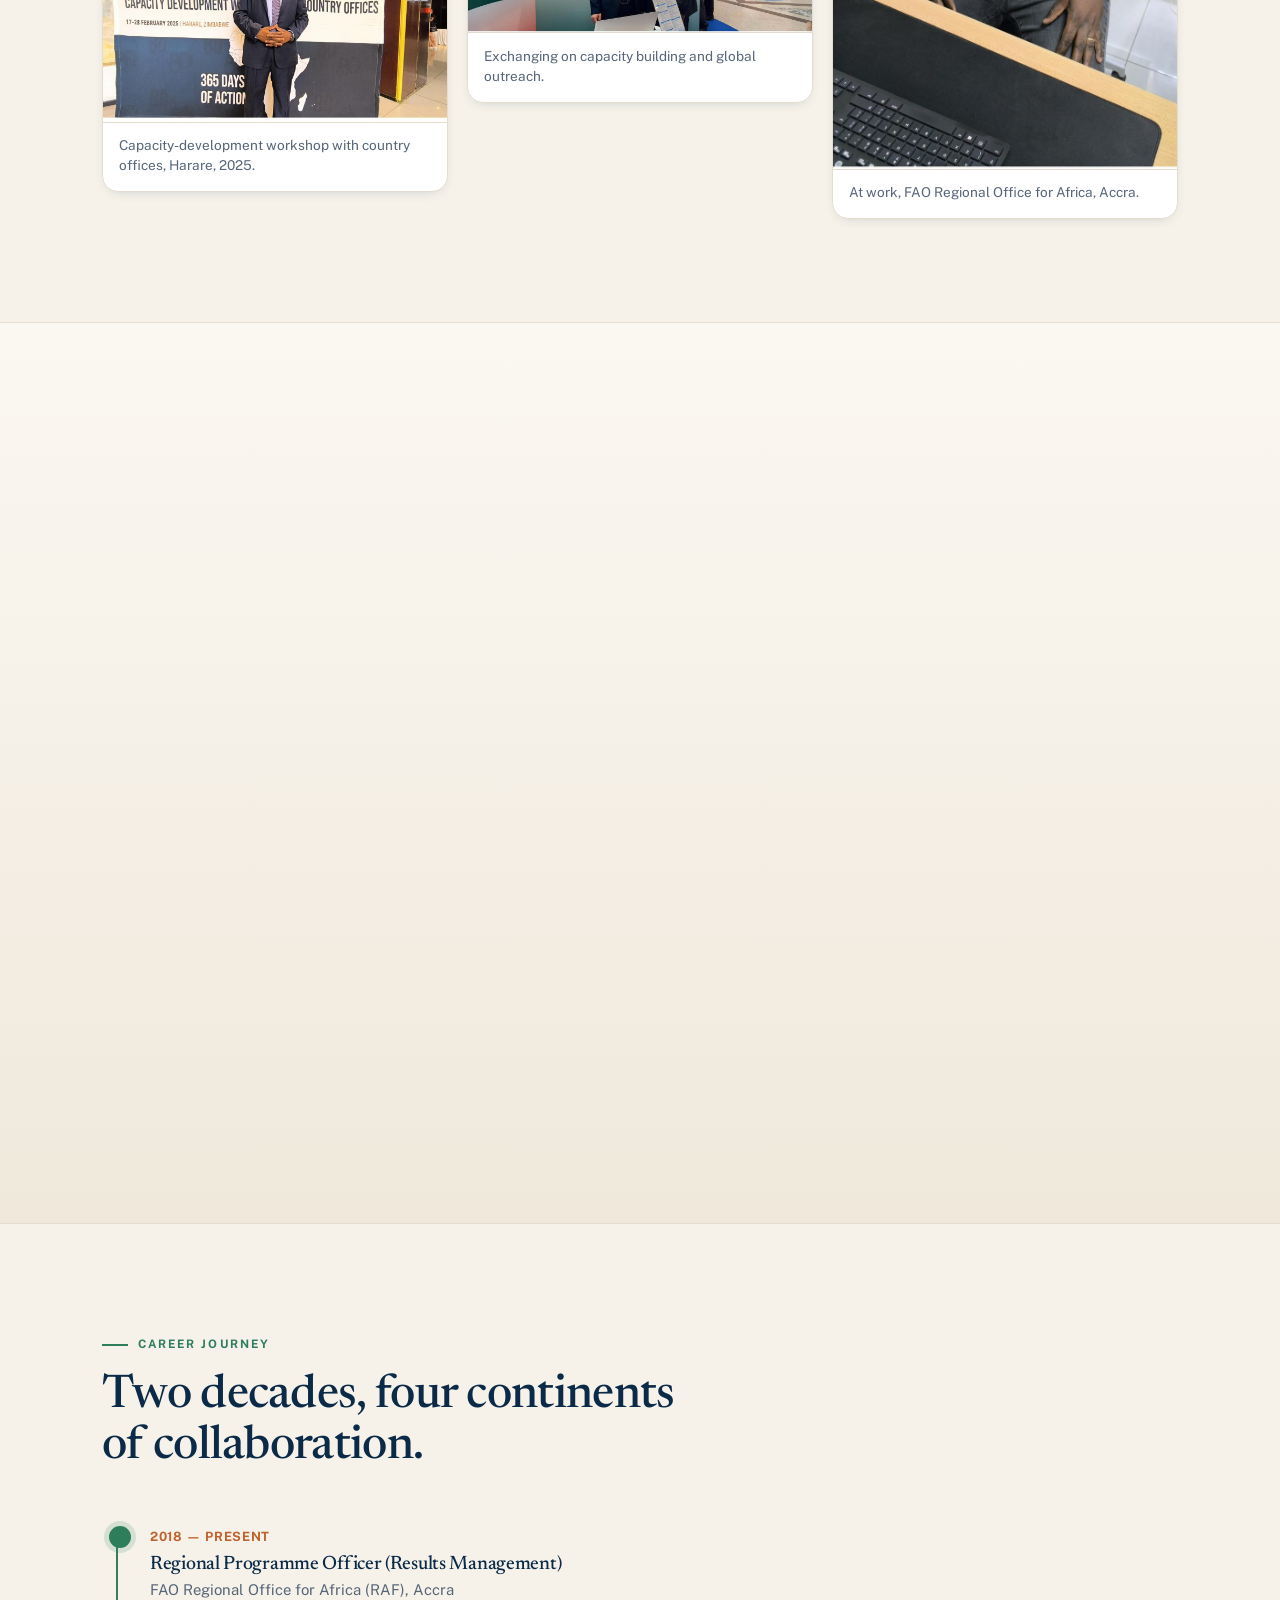
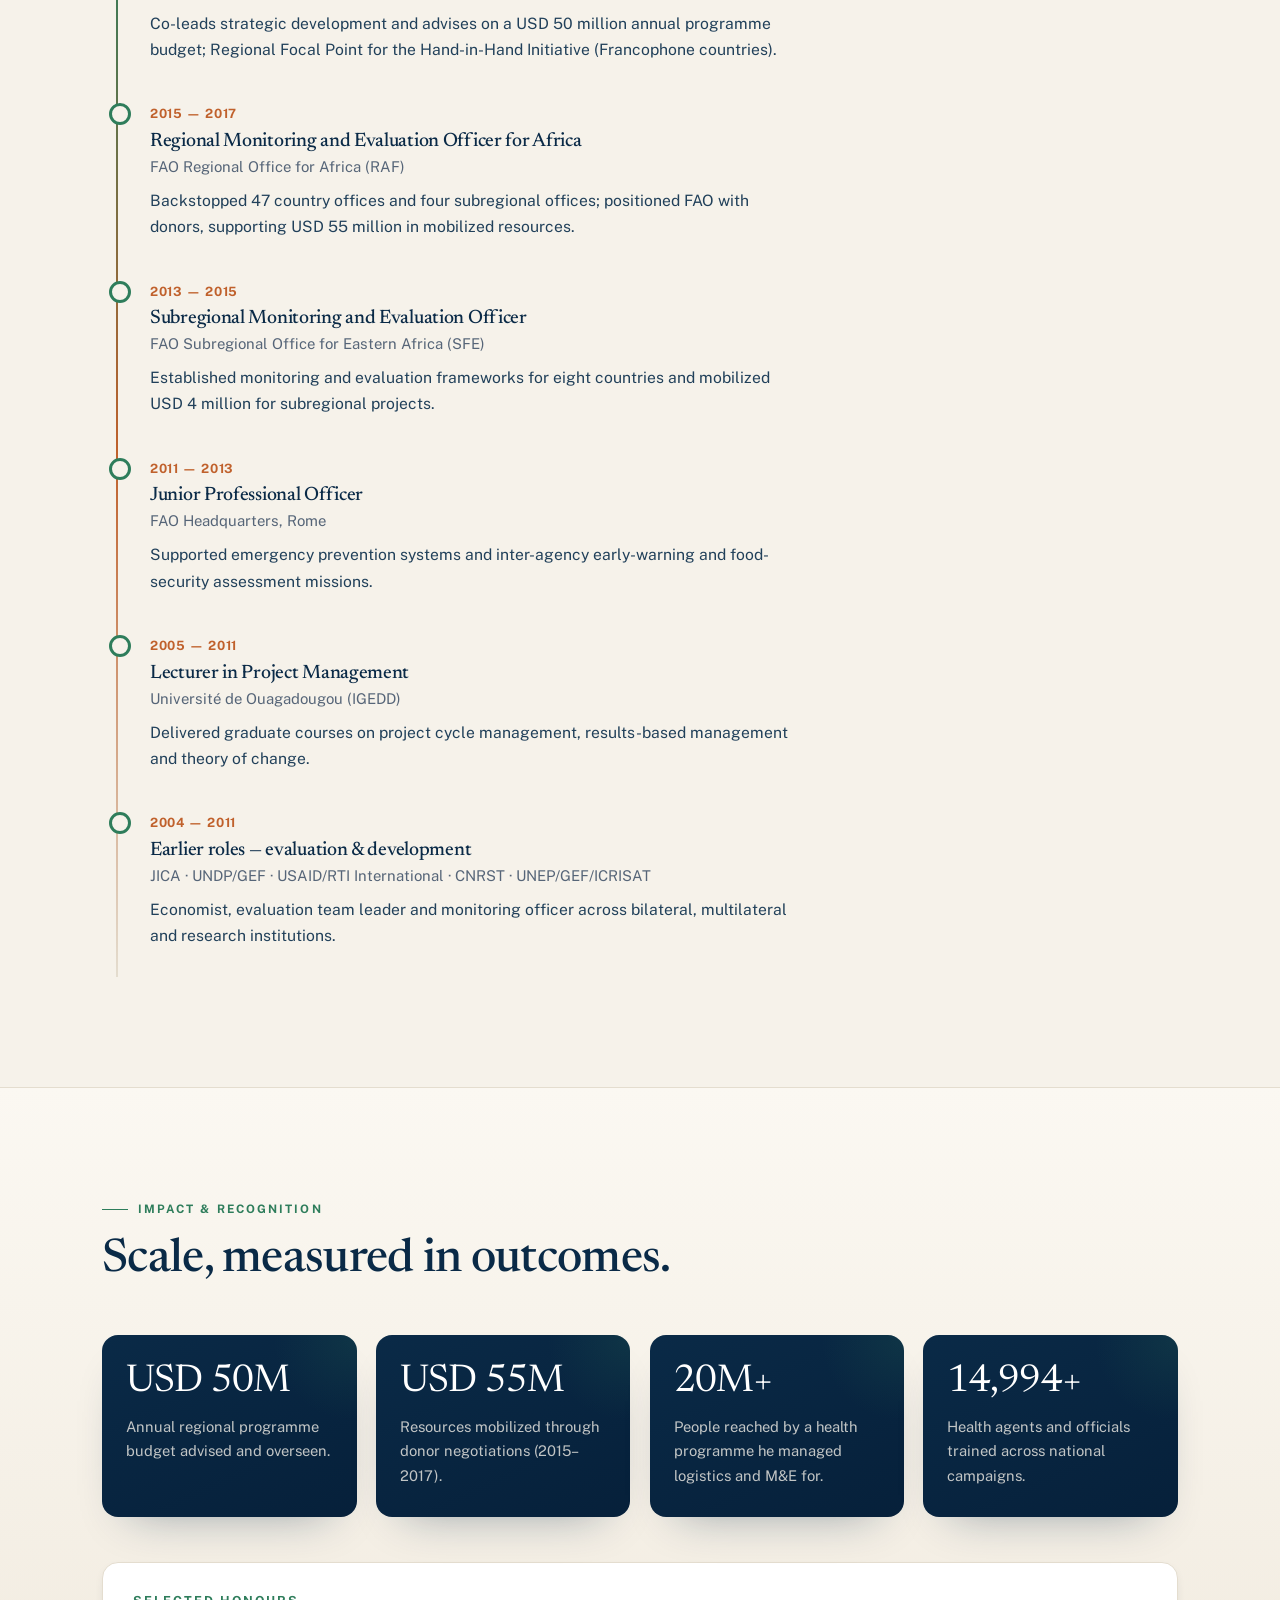
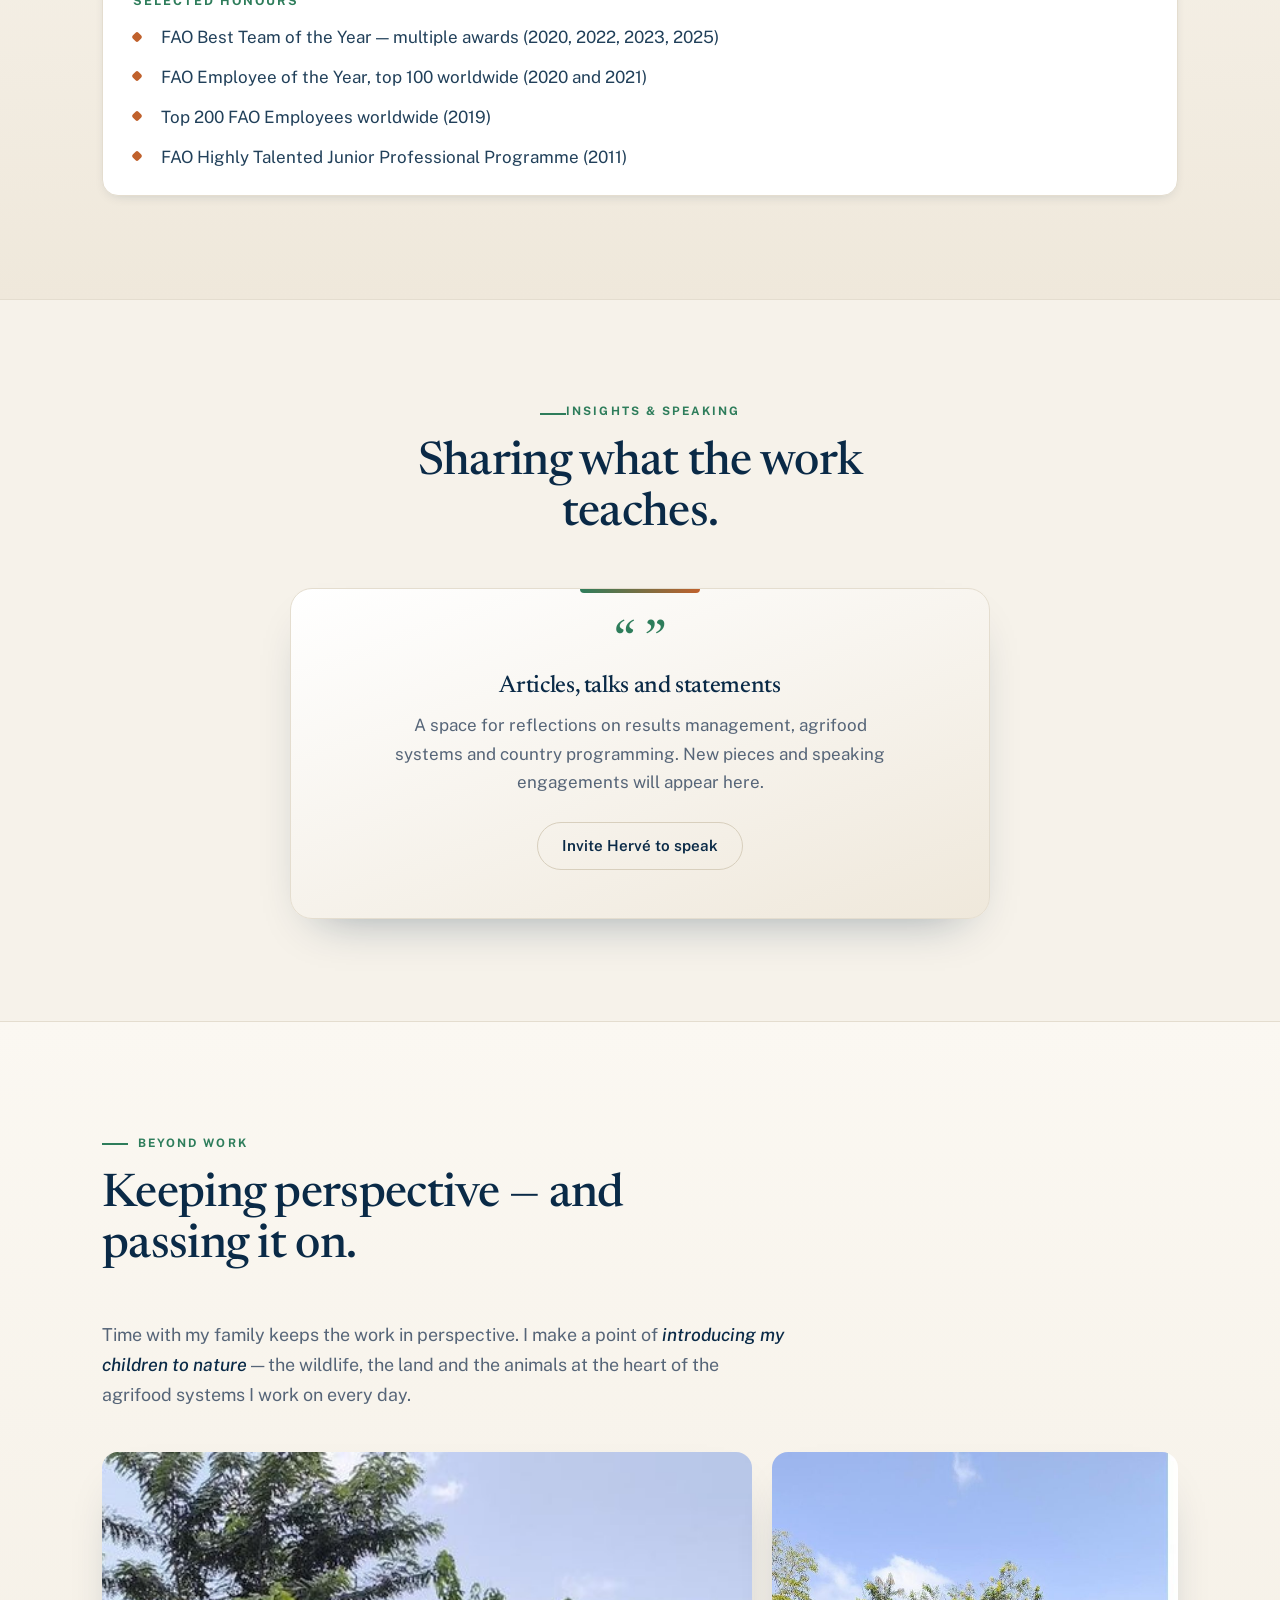
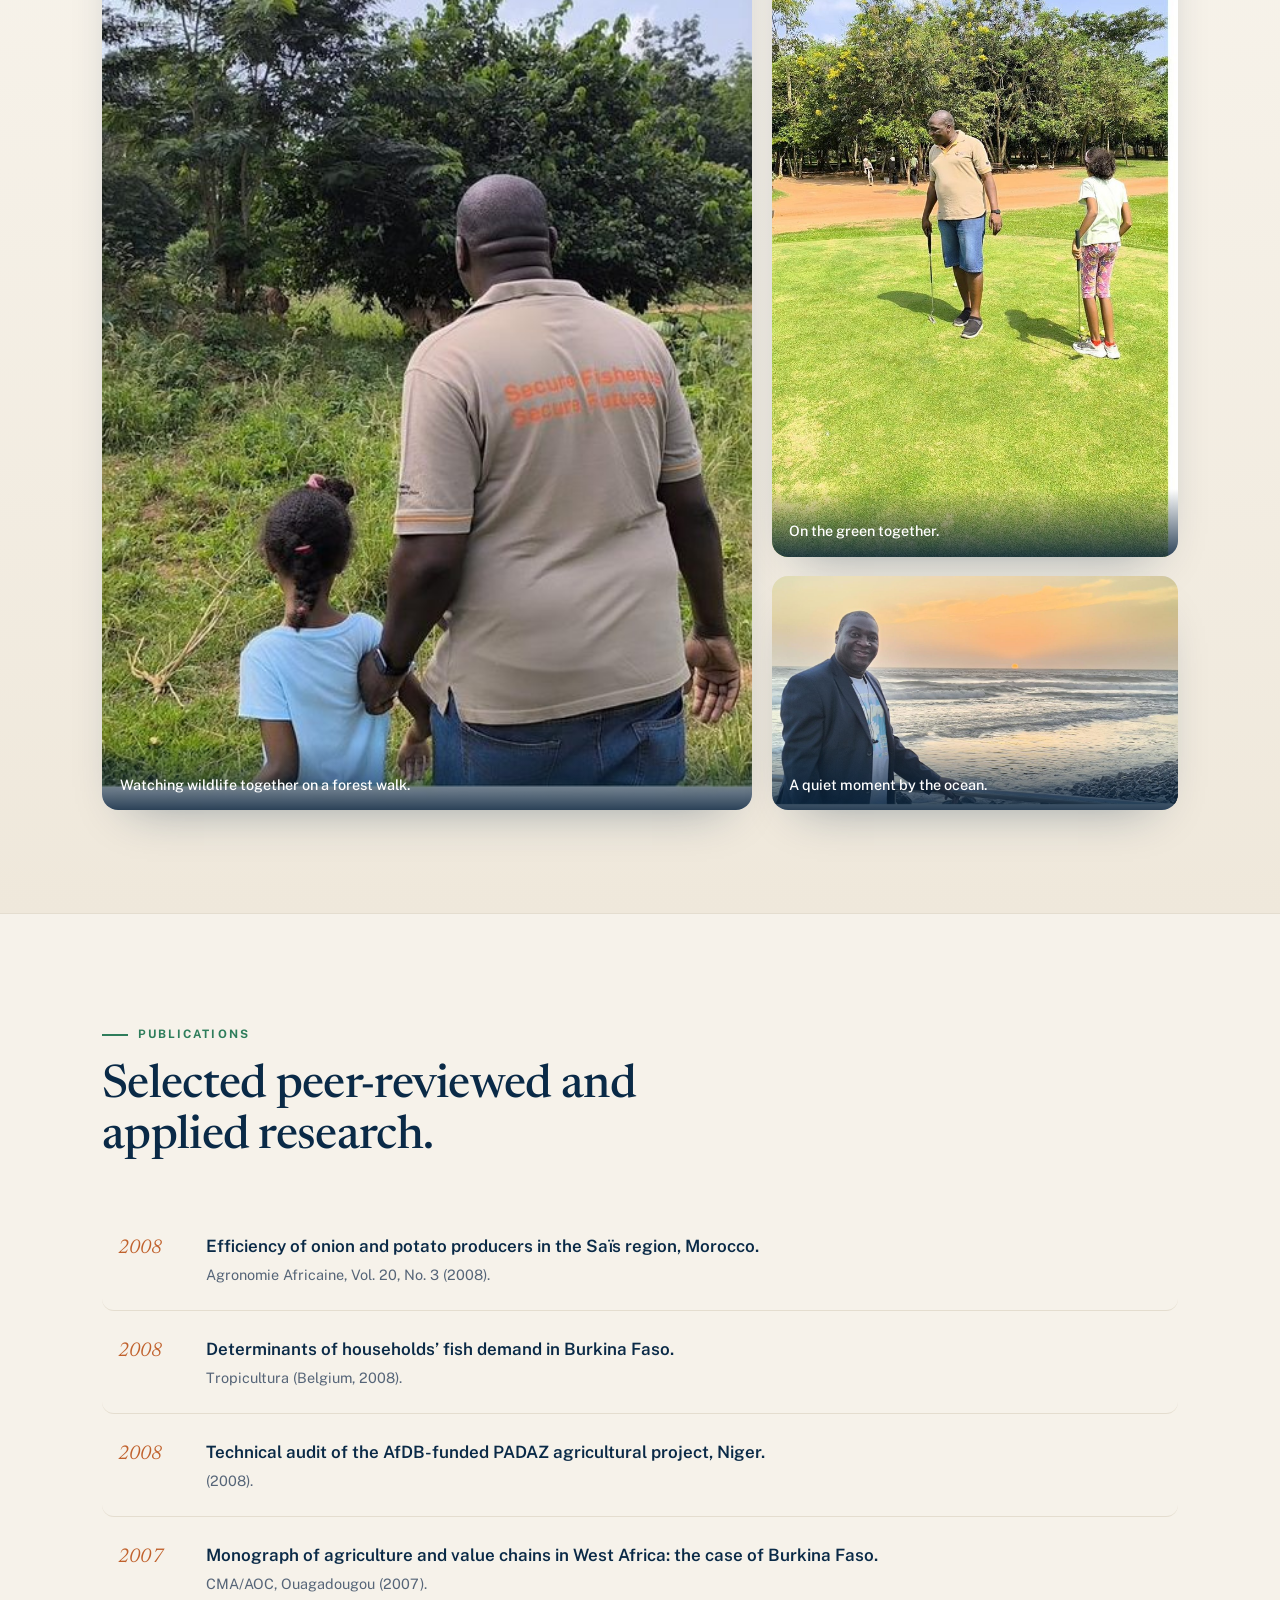
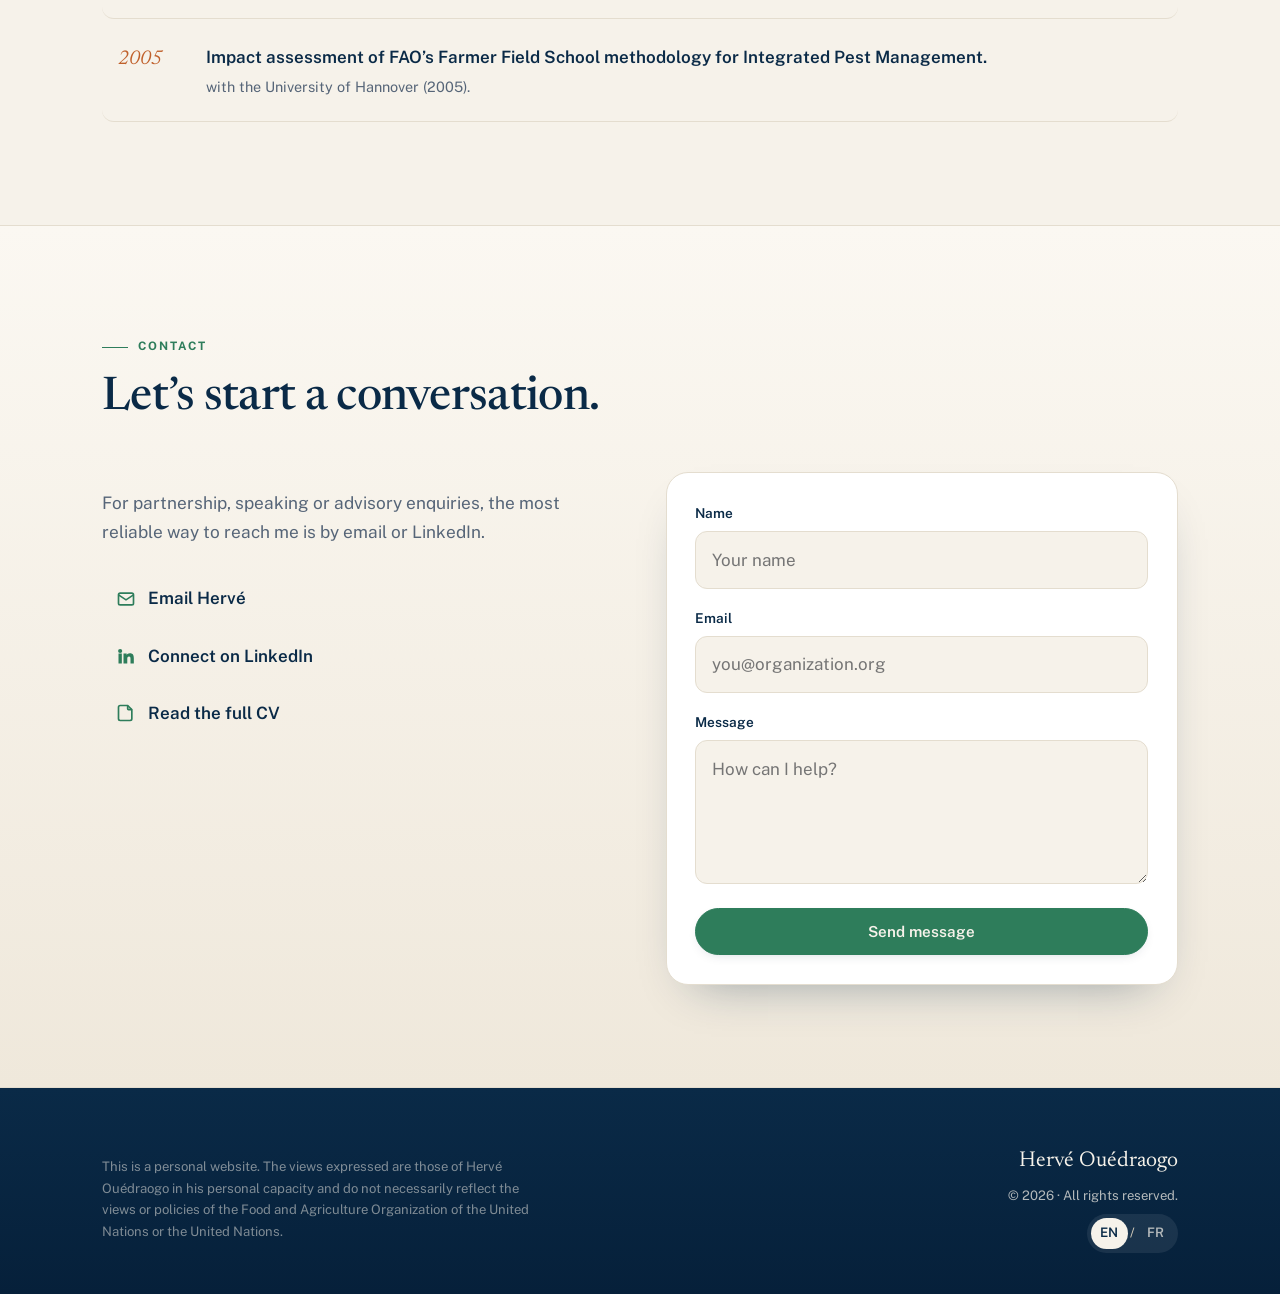
==== commit a0df1073: "Ensure use of latest picture versions (6a281071e2124f007af28be2)" ====
--- a/index.html
+++ b/index.html
@@ -58,7 +58,7 @@
       <a href="#publications" data-i18n="nav_pubs">Publications</a>
       <a href="#contact" data-i18n="nav_contact">Contact</a>
       <span class="lang" aria-label="Language">
-        <button data-lang="en" aria-pressed="true">EN</button><button data-lang="fr" aria-pressed="false">FR</button><button data-lang="es" aria-pressed="false">ES</button><button data-lang="ar" aria-pressed="false" lang="ar">عربي</button><button data-lang="ru" aria-pressed="false">RU</button><button data-lang="zh" aria-pressed="false" lang="zh">中文</button>
+        <button data-lang="en" aria-pressed="true">EN</button><span>/</span><button data-lang="fr" aria-pressed="false">FR</button>
       </span>
     </nav>
     <button class="theme-btn" id="themeBtn" aria-label="Toggle dark mode" title="Toggle theme"><svg class="moon" viewBox="0 0 24 24" fill="none" stroke="currentColor" stroke-width="2"><path d="M21 12.8A9 9 0 1 1 11.2 3a7 7 0 0 0 9.8 9.8z"/></svg><svg class="sun" viewBox="0 0 24 24" fill="none" stroke="currentColor" stroke-width="2"><circle cx="12" cy="12" r="4"/><path d="M12 2v2M12 20v2M4.9 4.9l1.4 1.4M17.7 17.7l1.4 1.4M2 12h2M20 12h2M4.9 19.1l1.4-1.4M17.7 6.3l1.4-1.4"/></svg></button>
@@ -83,7 +83,11 @@
       </h1>
       <p class="hero-sub" data-i18n="hero_sub">Regional Programme Officer, FAO Regional Office for Africa — over 20 years in international development.</p>
       <div class="cta-row">
-        <a href="#contact" class="btn btn-primary">
+        <a href="cv.html" class="btn btn-primary">
+          <svg viewBox="0 0 24 24" fill="none" stroke="currentColor" stroke-width="2"><path d="M14 3v4a1 1 0 0 0 1 1h4"/><path d="M5 3h9l5 5v11a2 2 0 0 1-2 2H5a2 2 0 0 1-2-2V5a2 2 0 0 1 2-2z"/></svg>
+          <span data-i18n="hero_cta1">View curriculum vitae</span>
+        </a>
+        <a href="#contact" class="btn btn-ghost">
           <span data-i18n="hero_cta2">Get in touch</span>
           <svg viewBox="0 0 24 24" fill="none" stroke="currentColor" stroke-width="2"><path d="M5 12h14M13 6l6 6-6 6"/></svg>
         </a>
@@ -284,6 +288,10 @@
             <svg viewBox="0 0 24 24" fill="currentColor"><path d="M4.98 3.5a2.5 2.5 0 1 1 0 5 2.5 2.5 0 0 1 0-5zM3 9h4v12H3zM9 9h3.8v1.7h.05c.53-1 1.83-2.05 3.77-2.05 4.03 0 4.78 2.65 4.78 6.1V21h-4v-5.4c0-1.29-.02-2.95-1.8-2.95-1.8 0-2.08 1.4-2.08 2.85V21H9z"/></svg>
             <span data-i18n="linkedin">Connect on LinkedIn</span>
           </a>
+          <a href="cv.html">
+            <svg viewBox="0 0 24 24" fill="none" stroke="currentColor" stroke-width="2"><path d="M14 3v4a1 1 0 0 0 1 1h4"/><path d="M5 3h9l5 5v11a2 2 0 0 1-2 2H5a2 2 0 0 1-2-2V5a2 2 0 0 1 2-2z"/></svg>
+            <span data-i18n="contact_cv">Read the full CV</span>
+          </a>
         </div>
       </div>
       <form action="[[FORMSPREE_ENDPOINT]]" method="POST" class="reveal" aria-label="Contact form">
--- a/css/styles.css
+++ b/css/styles.css
@@ -87,8 +87,8 @@
 .nav-links a:hover{color:var(--ink);}
 .nav-links a:hover::after,.nav-links a.active::after{transform:scaleX(1);}
 .nav-links a.active{color:var(--ink);}
-.lang{display:inline-flex;align-items:center;flex-wrap:wrap;gap:.1rem;margin-left:.6rem;font-size:.8rem;padding:.22rem;background:rgba(10,42,71,.05);border-radius:999px;}
-.lang button{background:none;border:none;font:inherit;font-weight:600;color:var(--muted);cursor:pointer;padding:.26rem .5rem;border-radius:999px;transition:all .2s ease;white-space:nowrap;}
+.lang{display:inline-flex;align-items:center;gap:.15rem;margin-left:.6rem;font-size:.82rem;padding:.25rem;background:rgba(10,42,71,.05);border-radius:999px;}
+.lang button{background:none;border:none;font:inherit;font-weight:600;color:var(--muted);cursor:pointer;padding:.28rem .6rem;border-radius:999px;transition:all .2s ease;}
 .lang button[aria-pressed="true"]{color:#fff;background:var(--ink);}
 .lang span{color:var(--line-2);}
 .menu-btn{display:none;background:none;border:none;color:var(--ink);cursor:pointer;padding:.3rem;}
@@ -332,10 +332,3 @@
 [data-theme="dark"] .card .num{color:#1a3045;}
 [data-theme="dark"] .theme-btn{background:var(--surface);}
 [data-theme="dark"] ::selection{background:var(--teal);color:#06203a;}
-
-/* ===== RTL support (Arabic) ===== */
-[dir="rtl"]{text-align:right;}
-[dir="rtl"] .lang{margin-left:0;margin-right:.6rem;}
-[dir="rtl"] .entry ul,[dir="rtl"] .pub-list,[dir="rtl"] .aff-list,[dir="rtl"] .entry li ul{padding-left:0;padding-right:1.1rem;}
-[dir="rtl"] .timeline,[dir="rtl"] .tl-item{text-align:right;}
-[dir="rtl"] .skip{left:auto;right:1rem;}
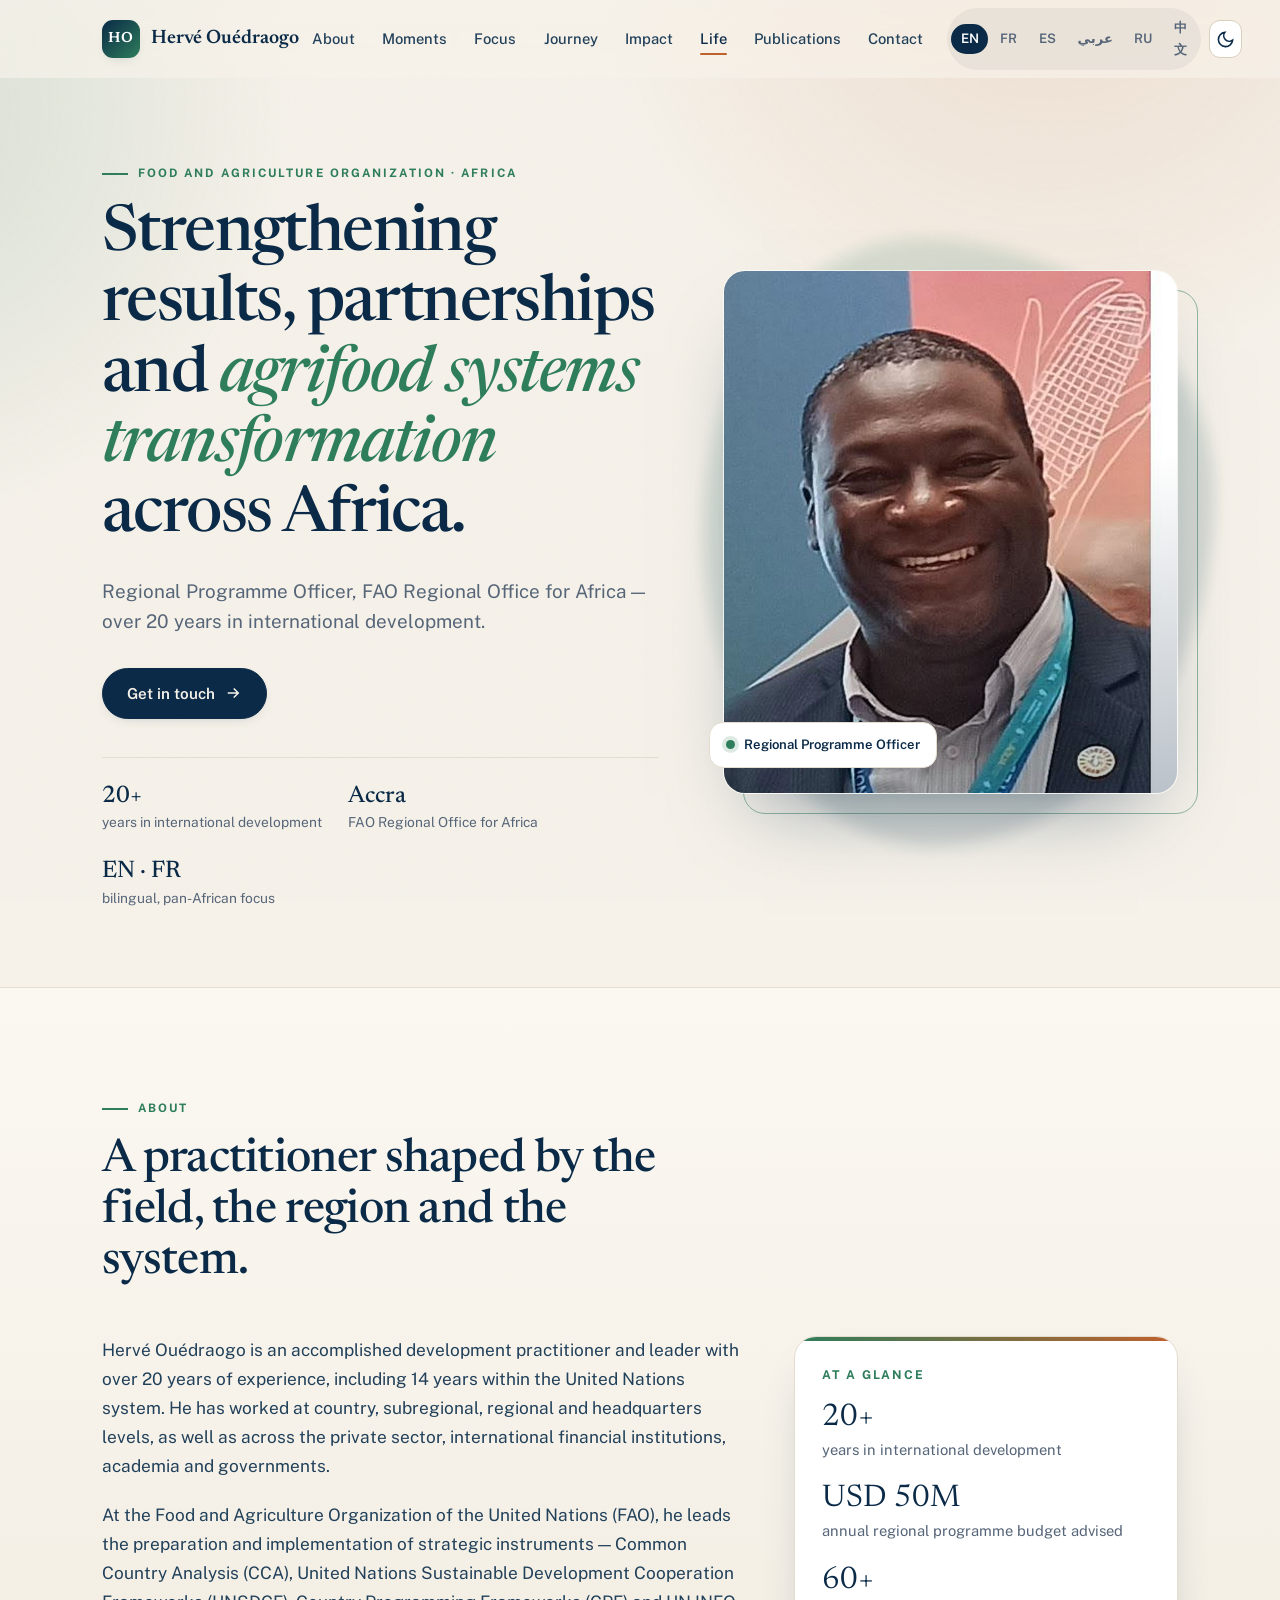
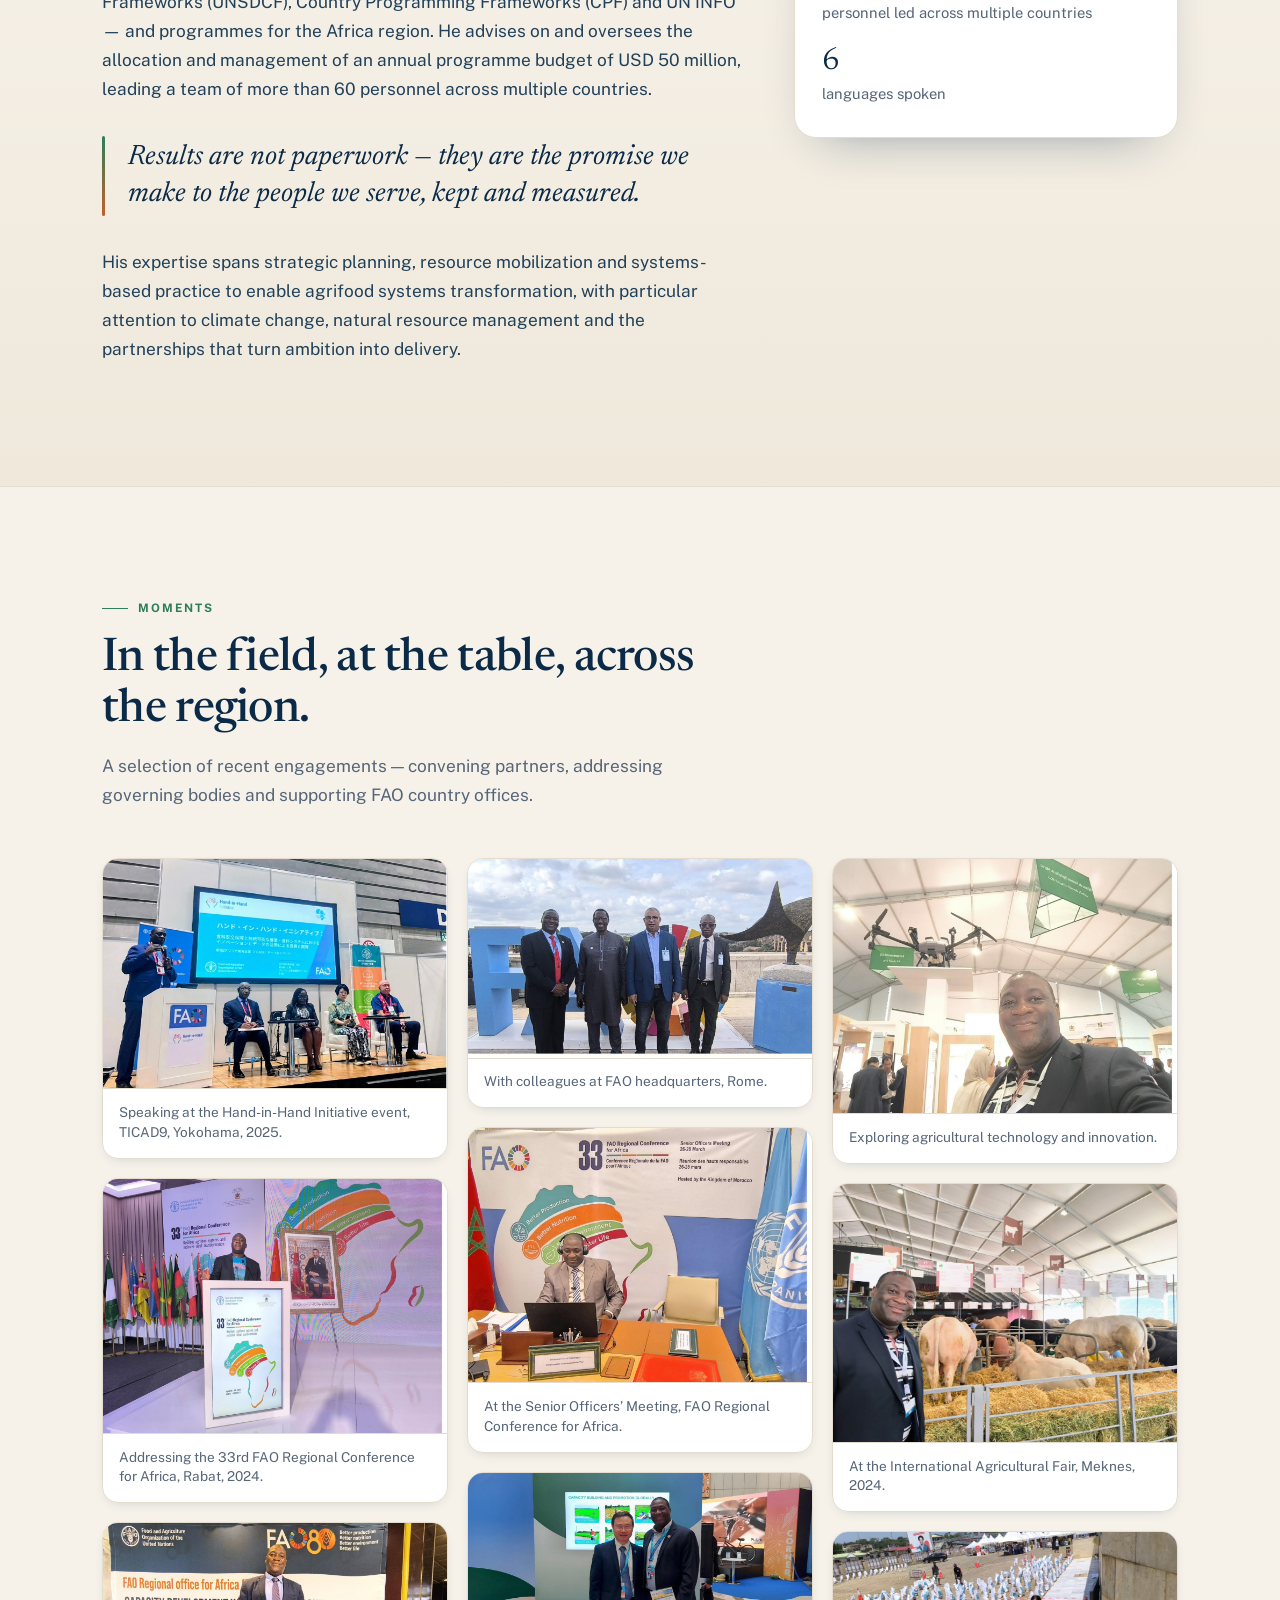
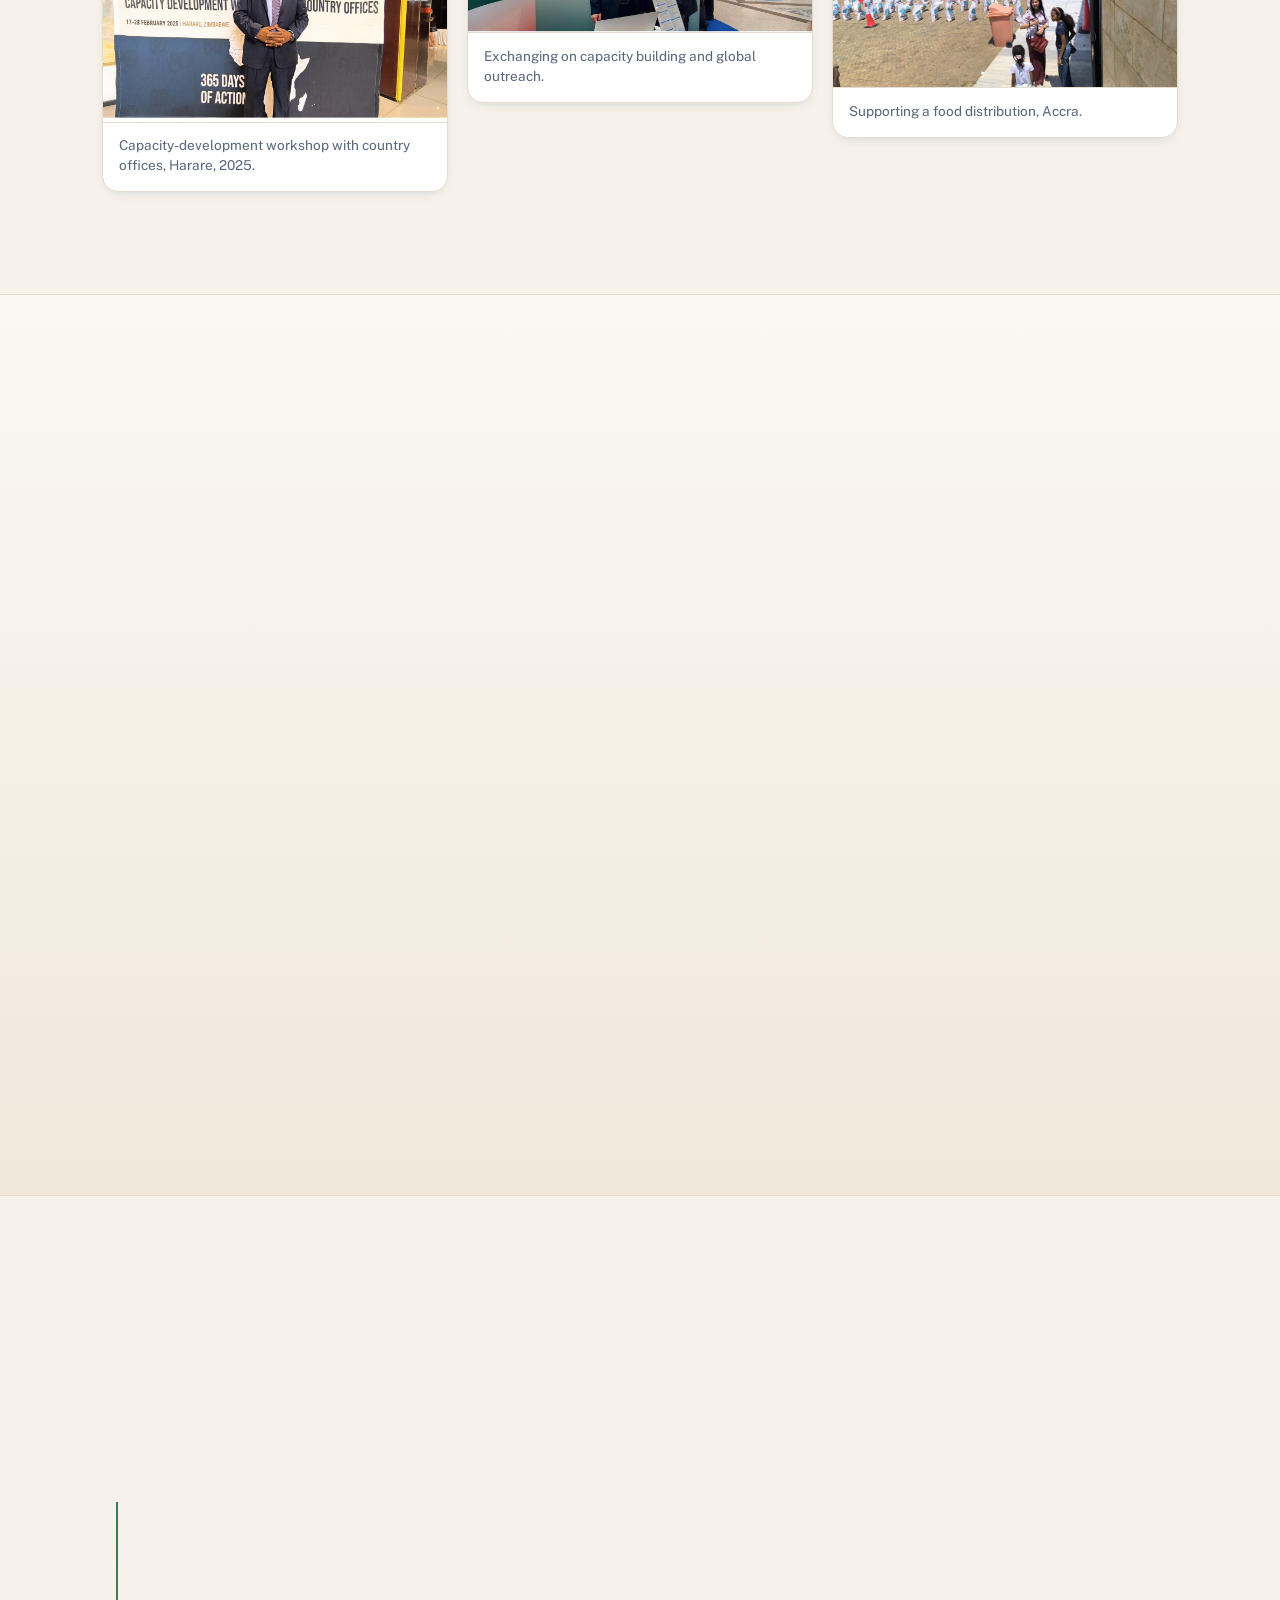
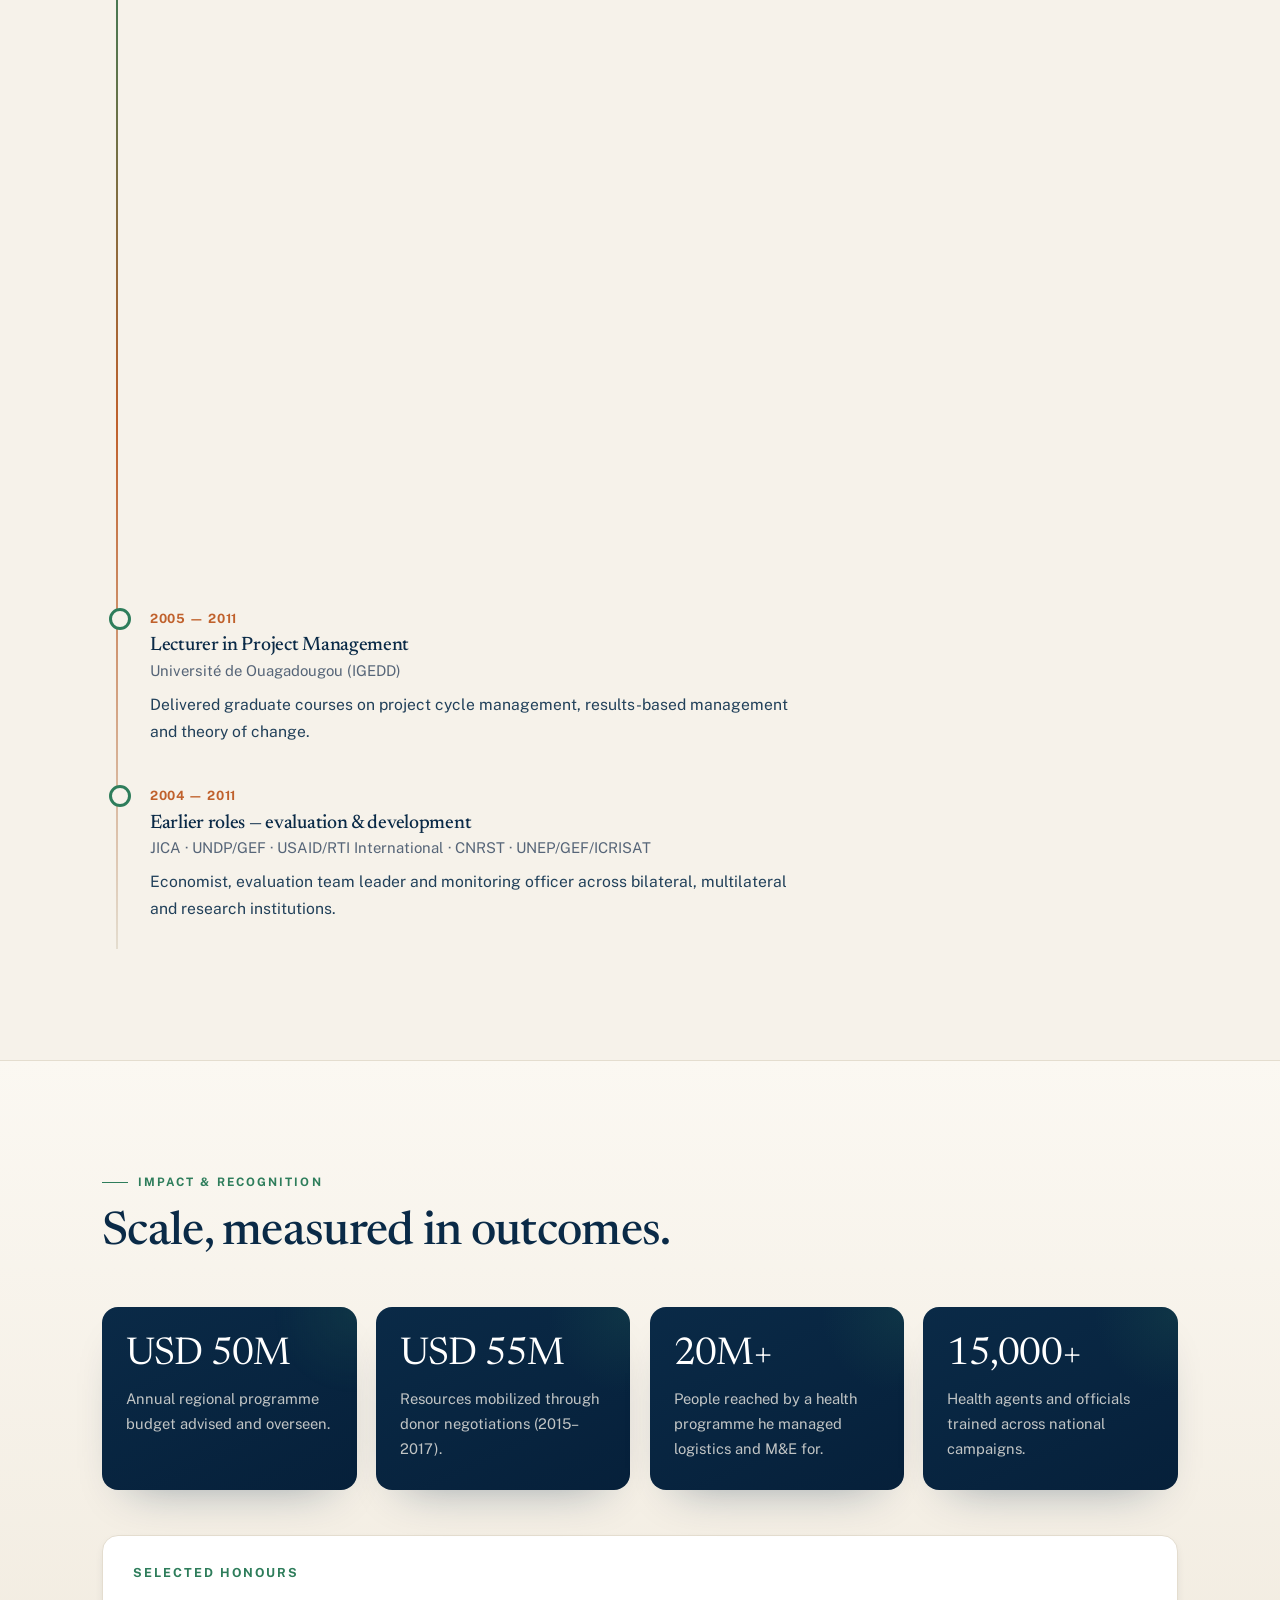
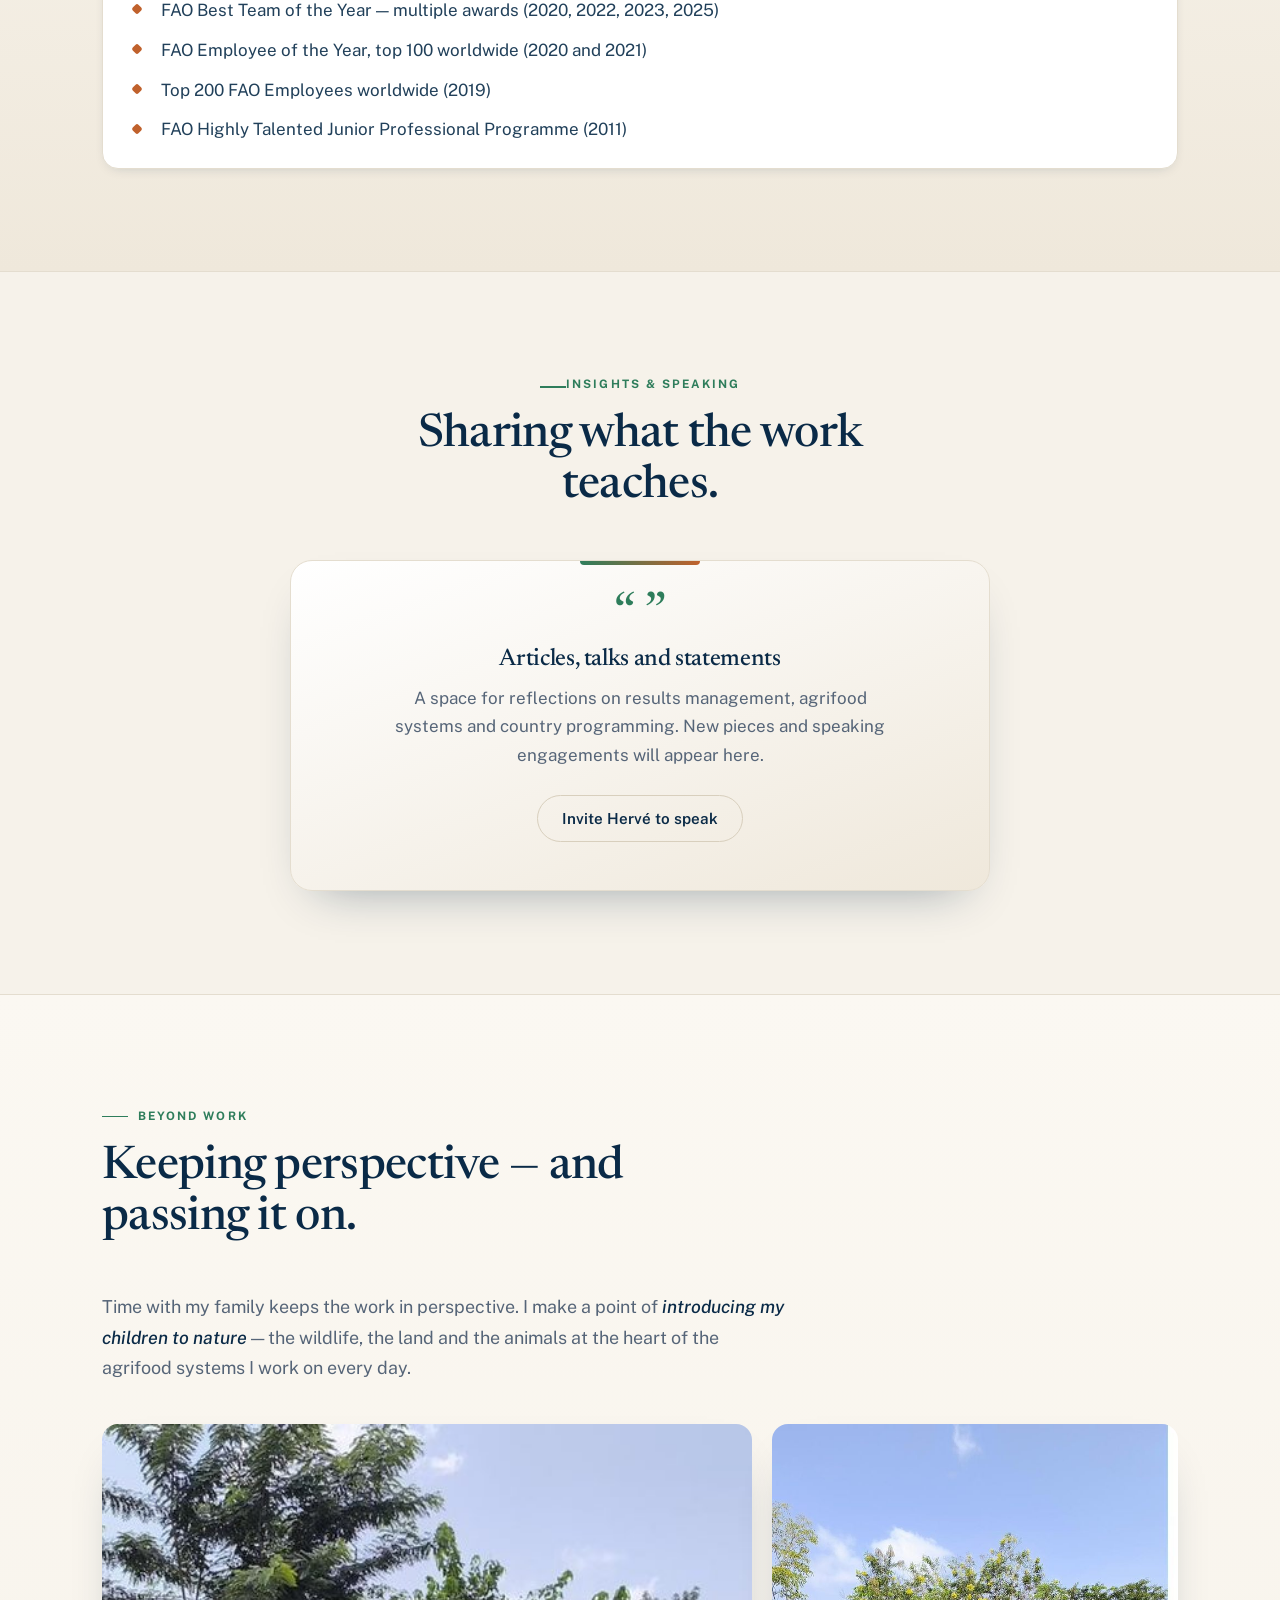
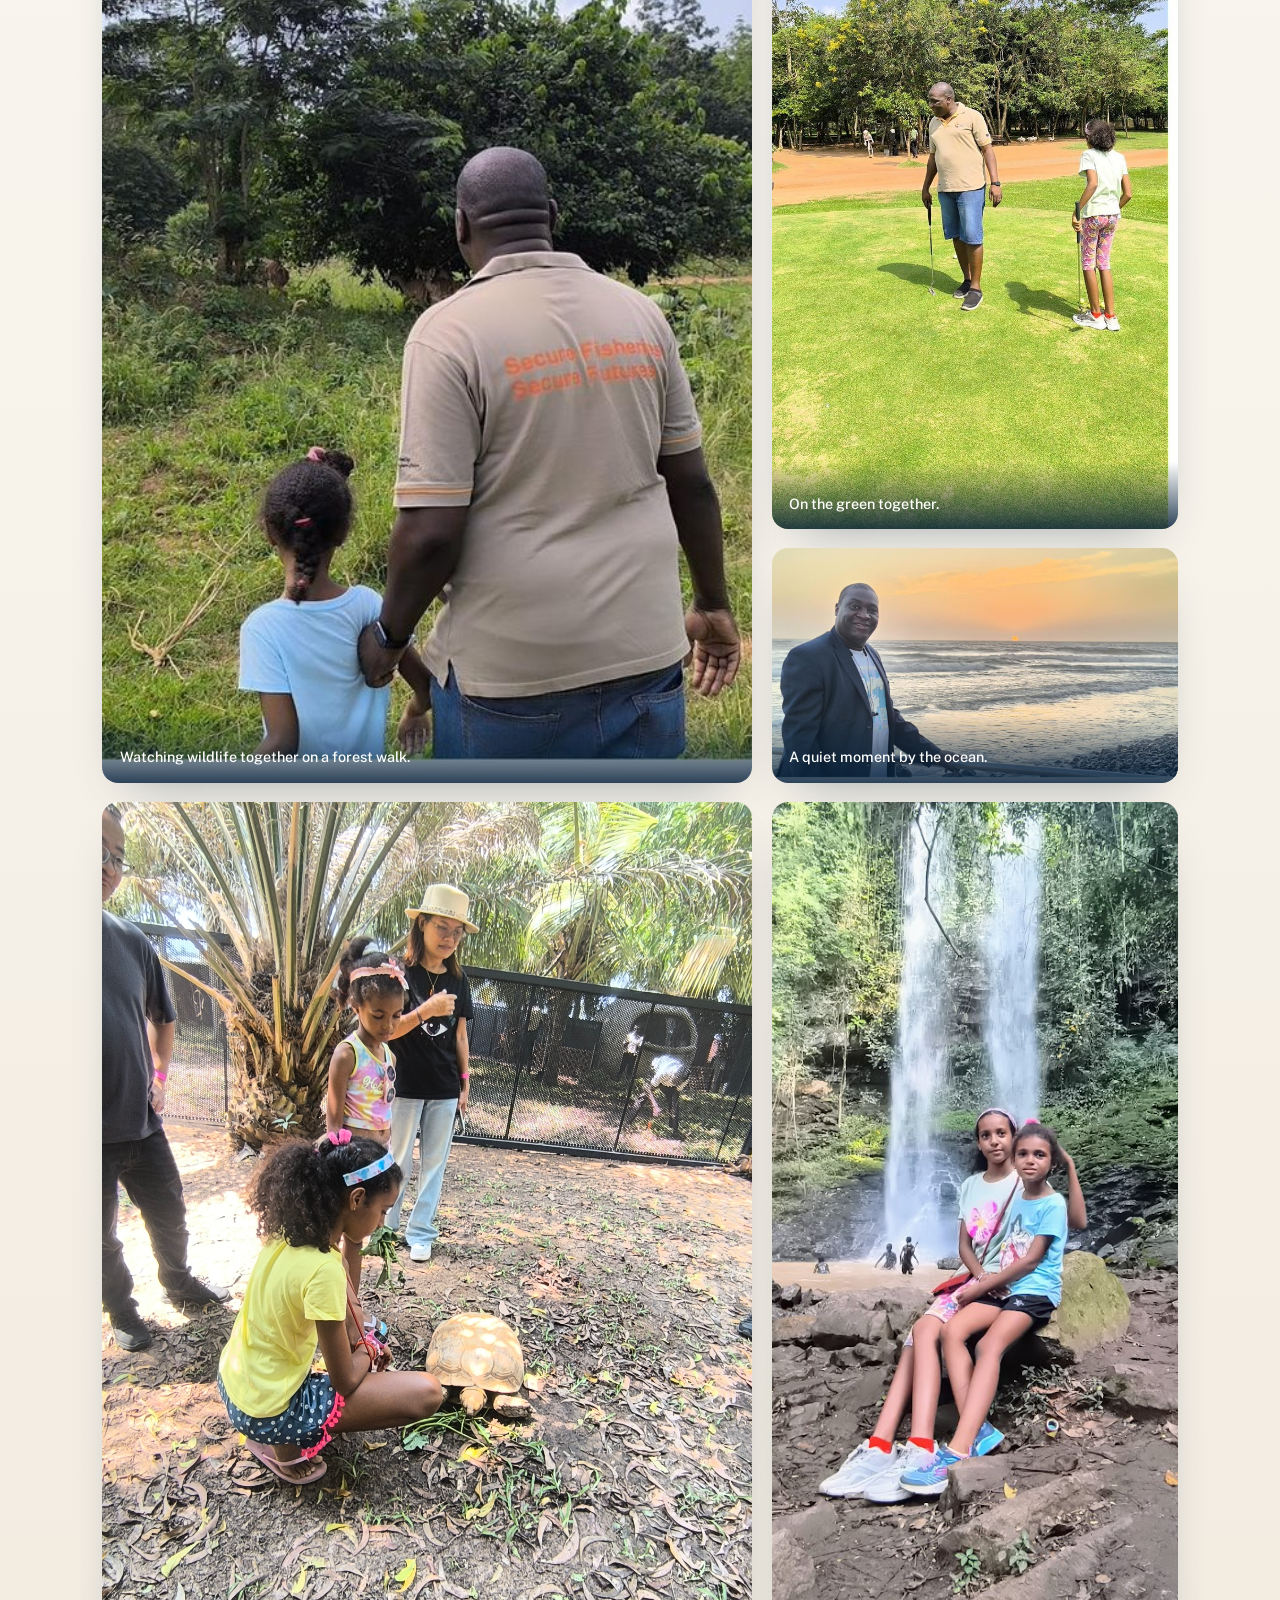
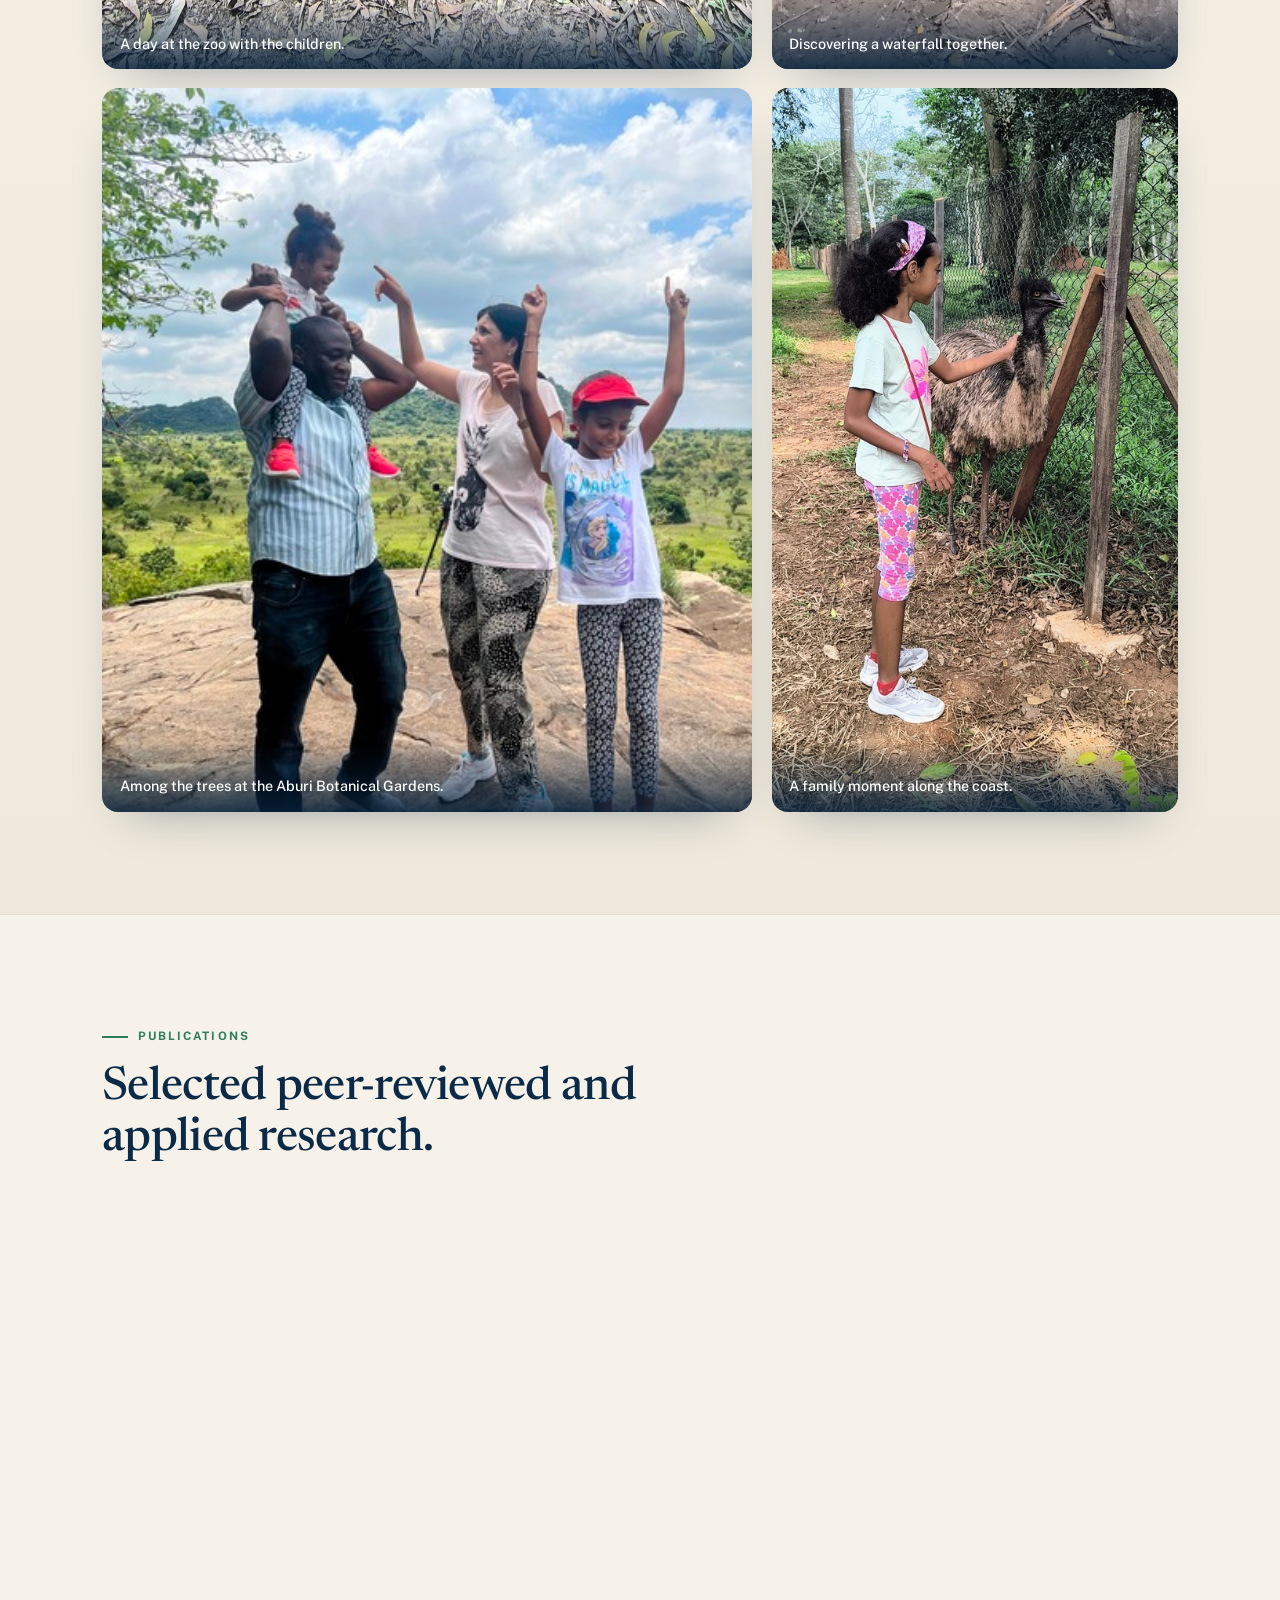
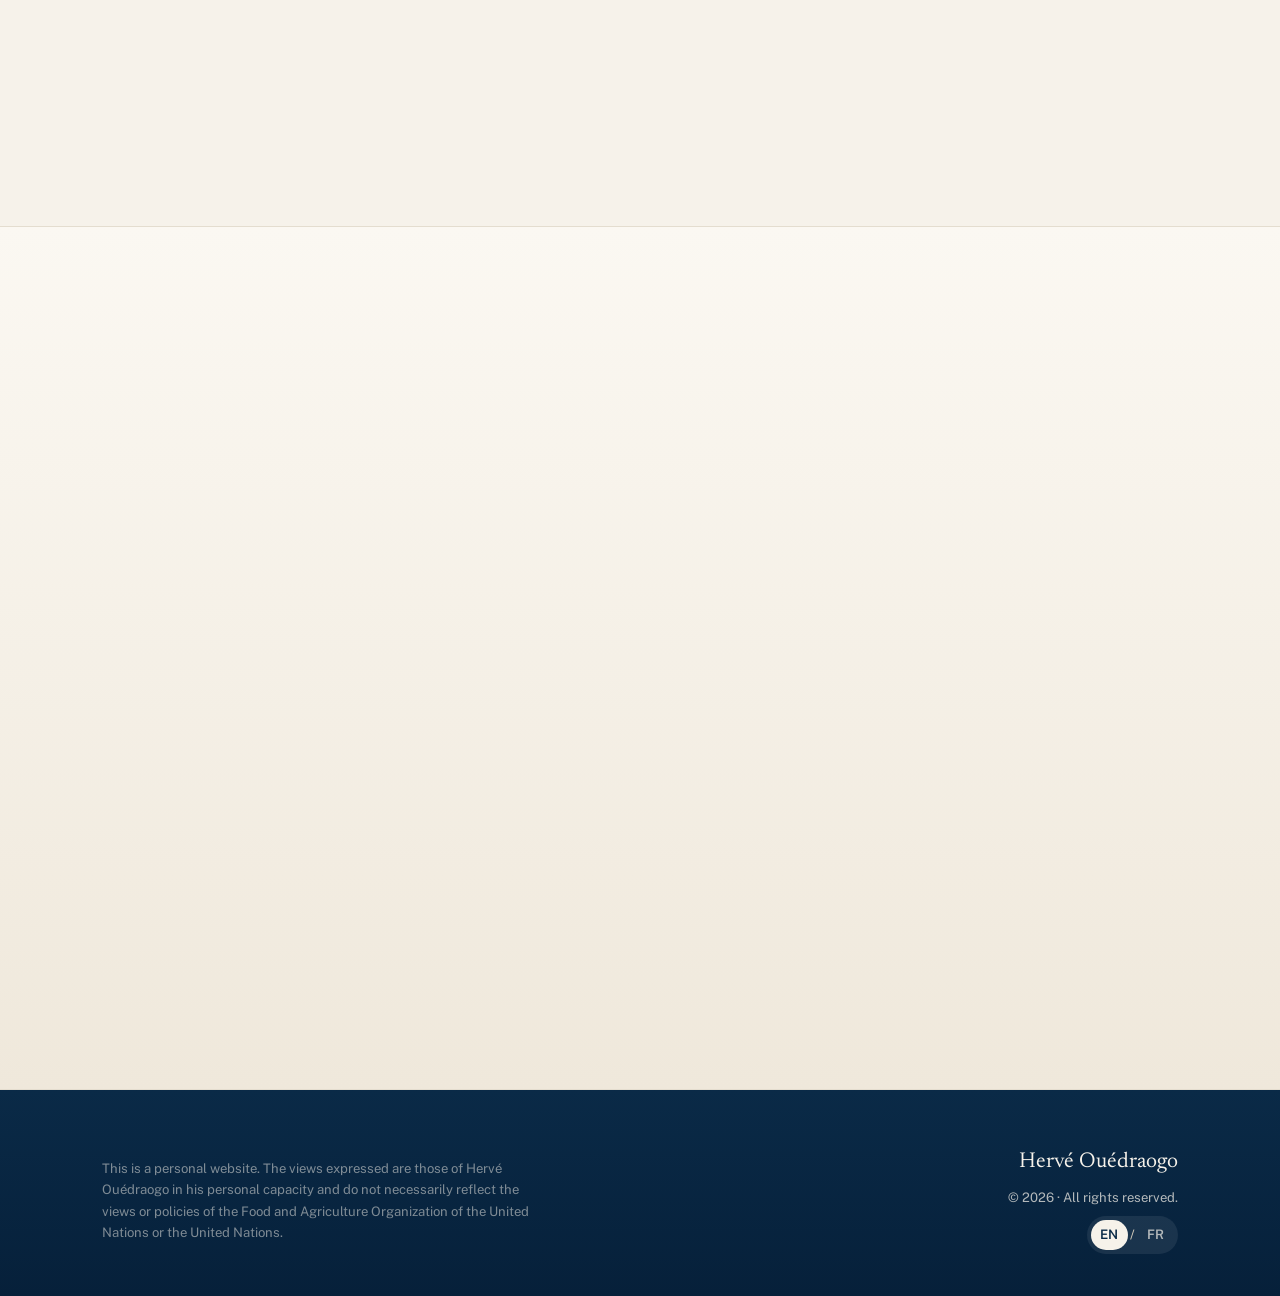
==== commit 6a680db6: "Remove specific picture and finalize version with new images (6a281226d545ac0840199024)" ====
--- a/index.html
+++ b/index.html
@@ -58,7 +58,7 @@
       <a href="#publications" data-i18n="nav_pubs">Publications</a>
       <a href="#contact" data-i18n="nav_contact">Contact</a>
       <span class="lang" aria-label="Language">
-        <button data-lang="en" aria-pressed="true">EN</button><span>/</span><button data-lang="fr" aria-pressed="false">FR</button>
+        <button data-lang="en" aria-pressed="true">EN</button><button data-lang="fr" aria-pressed="false">FR</button><button data-lang="es" aria-pressed="false">ES</button><button data-lang="ar" aria-pressed="false" lang="ar">عربي</button><button data-lang="ru" aria-pressed="false">RU</button><button data-lang="zh" aria-pressed="false" lang="zh">中文</button>
       </span>
     </nav>
     <button class="theme-btn" id="themeBtn" aria-label="Toggle dark mode" title="Toggle theme"><svg class="moon" viewBox="0 0 24 24" fill="none" stroke="currentColor" stroke-width="2"><path d="M21 12.8A9 9 0 1 1 11.2 3a7 7 0 0 0 9.8 9.8z"/></svg><svg class="sun" viewBox="0 0 24 24" fill="none" stroke="currentColor" stroke-width="2"><circle cx="12" cy="12" r="4"/><path d="M12 2v2M12 20v2M4.9 4.9l1.4 1.4M17.7 17.7l1.4 1.4M2 12h2M20 12h2M4.9 19.1l1.4-1.4M17.7 6.3l1.4-1.4"/></svg></button>
@@ -83,11 +83,7 @@
       </h1>
       <p class="hero-sub" data-i18n="hero_sub">Regional Programme Officer, FAO Regional Office for Africa — over 20 years in international development.</p>
       <div class="cta-row">
-        <a href="cv.html" class="btn btn-primary">
-          <svg viewBox="0 0 24 24" fill="none" stroke="currentColor" stroke-width="2"><path d="M14 3v4a1 1 0 0 0 1 1h4"/><path d="M5 3h9l5 5v11a2 2 0 0 1-2 2H5a2 2 0 0 1-2-2V5a2 2 0 0 1 2-2z"/></svg>
-          <span data-i18n="hero_cta1">View curriculum vitae</span>
-        </a>
-        <a href="#contact" class="btn btn-ghost">
+        <a href="#contact" class="btn btn-primary">
           <span data-i18n="hero_cta2">Get in touch</span>
           <svg viewBox="0 0 24 24" fill="none" stroke="currentColor" stroke-width="2"><path d="M5 12h14M13 6l6 6-6 6"/></svg>
         </a>
@@ -151,7 +147,8 @@
       <figure class="shot"><div class="imgwrap"><img src="assets/img/moment-som-chair.jpg" loading="lazy" alt="At the Senior Officers' Meeting of the FAO Regional Conference for Africa" /></div><figcaption data-i18n="cap_som">At the Senior Officers’ Meeting, FAO Regional Conference for Africa.</figcaption></figure>
       <figure class="shot"><div class="imgwrap"><img src="assets/img/moment-capacity.jpg" loading="lazy" alt="Exchanging on capacity building and global outreach" /></div><figcaption data-i18n="cap_capacity">Exchanging on capacity building and global outreach.</figcaption></figure>
       <figure class="shot"><div class="imgwrap"><img src="assets/img/moment-agritech-drone.jpg" loading="lazy" alt="Visiting an agricultural technology and innovation exhibition" /></div><figcaption data-i18n="cap_agritech">Exploring agricultural technology and innovation.</figcaption></figure>
-      <figure class="shot"><div class="imgwrap"><img src="assets/img/moment-office.jpg" loading="lazy" alt="Hervé Ouédraogo at work at the FAO Regional Office for Africa" /></div><figcaption data-i18n="cap_office">At work, FAO Regional Office for Africa, Accra.</figcaption></figure>
+      <figure class="shot"><div class="imgwrap"><img src="assets/img/moment-meknes-fair.jpg" loading="lazy" alt="At the International Agricultural Fair in Meknes" /></div><figcaption data-i18n="cap_meknes">At the International Agricultural Fair, Meknes, 2024.</figcaption></figure>
+      <figure class="shot"><div class="imgwrap"><img src="assets/img/moment-food-distribution-accra.jpg" loading="lazy" alt="Supporting a food distribution in Accra" /></div><figcaption data-i18n="cap_food">Supporting a food distribution, Accra.</figcaption></figure>
     </div>
   </div>
 </section>
@@ -248,6 +245,10 @@
       <figure class="feature"><img src="assets/img/life-nature-antelope.jpg" loading="lazy" alt="Walking with family in a forest, watching an antelope graze" /><figcaption data-i18n="cap_nature">Watching wildlife together on a forest walk.</figcaption></figure>
       <figure><img src="assets/img/life-golf.jpg" loading="lazy" alt="On the golf green with my daughter" /><figcaption data-i18n="cap_golf">On the green together.</figcaption></figure>
       <figure><img src="assets/img/life-sunset.jpg" loading="lazy" alt="A quiet moment by the ocean at sunset" /><figcaption data-i18n="cap_sunset">A quiet moment by the ocean.</figcaption></figure>
+      <figure><img src="assets/img/life-zoo.jpg" loading="lazy" alt="A day at the zoo with the children" /><figcaption data-i18n="cap_zoo">A day at the zoo with the children.</figcaption></figure>
+      <figure><img src="assets/img/life-waterfalls.jpg" loading="lazy" alt="Discovering a waterfall together as a family" /><figcaption data-i18n="cap_waterfalls">Discovering a waterfall together.</figcaption></figure>
+      <figure><img src="assets/img/life-aburi.jpg" loading="lazy" alt="Walking through the Aburi Botanical Gardens" /><figcaption data-i18n="cap_aburi">Among the trees at the Aburi Botanical Gardens.</figcaption></figure>
+      <figure><img src="assets/img/life-family-oyster.jpg" loading="lazy" alt="A family moment along the coast" /><figcaption data-i18n="cap_coast">A family moment along the coast.</figcaption></figure>
     </div>
   </div>
 </section>
@@ -288,10 +289,6 @@
             <svg viewBox="0 0 24 24" fill="currentColor"><path d="M4.98 3.5a2.5 2.5 0 1 1 0 5 2.5 2.5 0 0 1 0-5zM3 9h4v12H3zM9 9h3.8v1.7h.05c.53-1 1.83-2.05 3.77-2.05 4.03 0 4.78 2.65 4.78 6.1V21h-4v-5.4c0-1.29-.02-2.95-1.8-2.95-1.8 0-2.08 1.4-2.08 2.85V21H9z"/></svg>
             <span data-i18n="linkedin">Connect on LinkedIn</span>
           </a>
-          <a href="cv.html">
-            <svg viewBox="0 0 24 24" fill="none" stroke="currentColor" stroke-width="2"><path d="M14 3v4a1 1 0 0 0 1 1h4"/><path d="M5 3h9l5 5v11a2 2 0 0 1-2 2H5a2 2 0 0 1-2-2V5a2 2 0 0 1 2-2z"/></svg>
-            <span data-i18n="contact_cv">Read the full CV</span>
-          </a>
         </div>
       </div>
       <form action="[[FORMSPREE_ENDPOINT]]" method="POST" class="reveal" aria-label="Contact form">
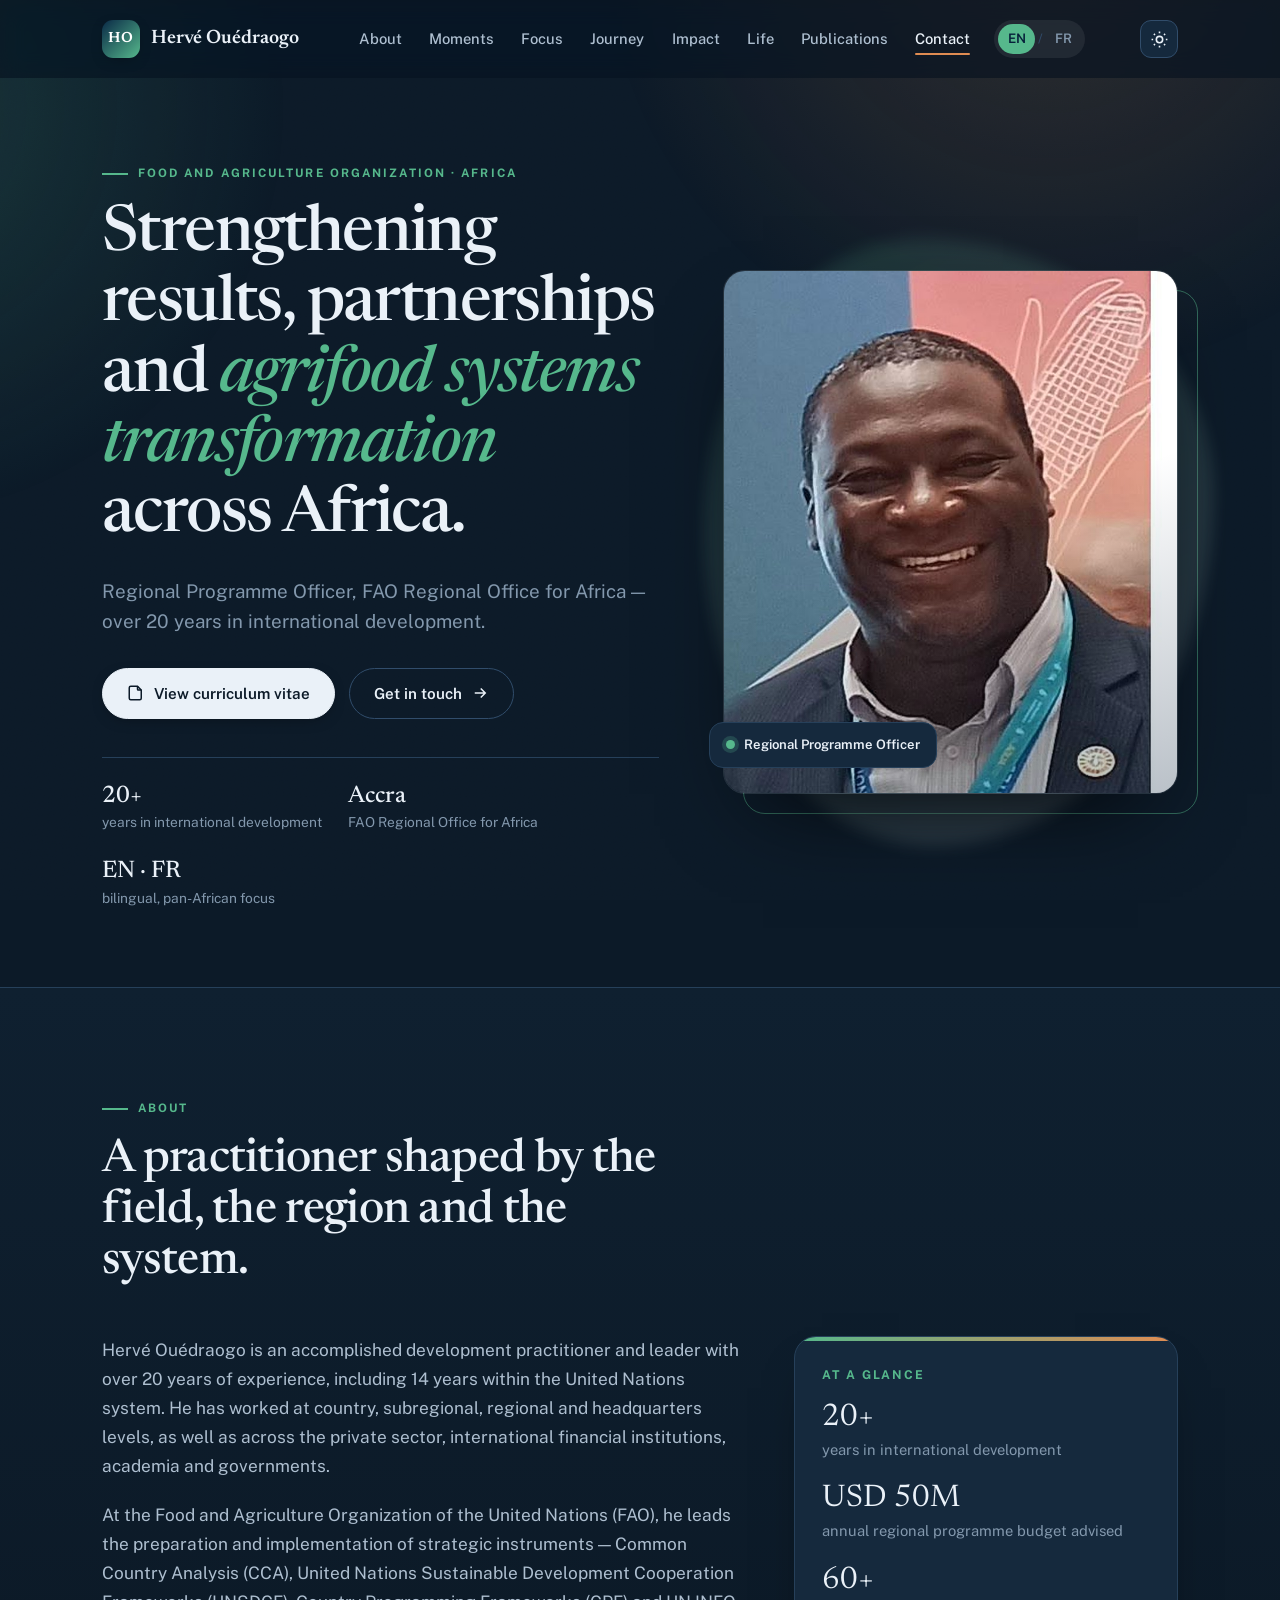
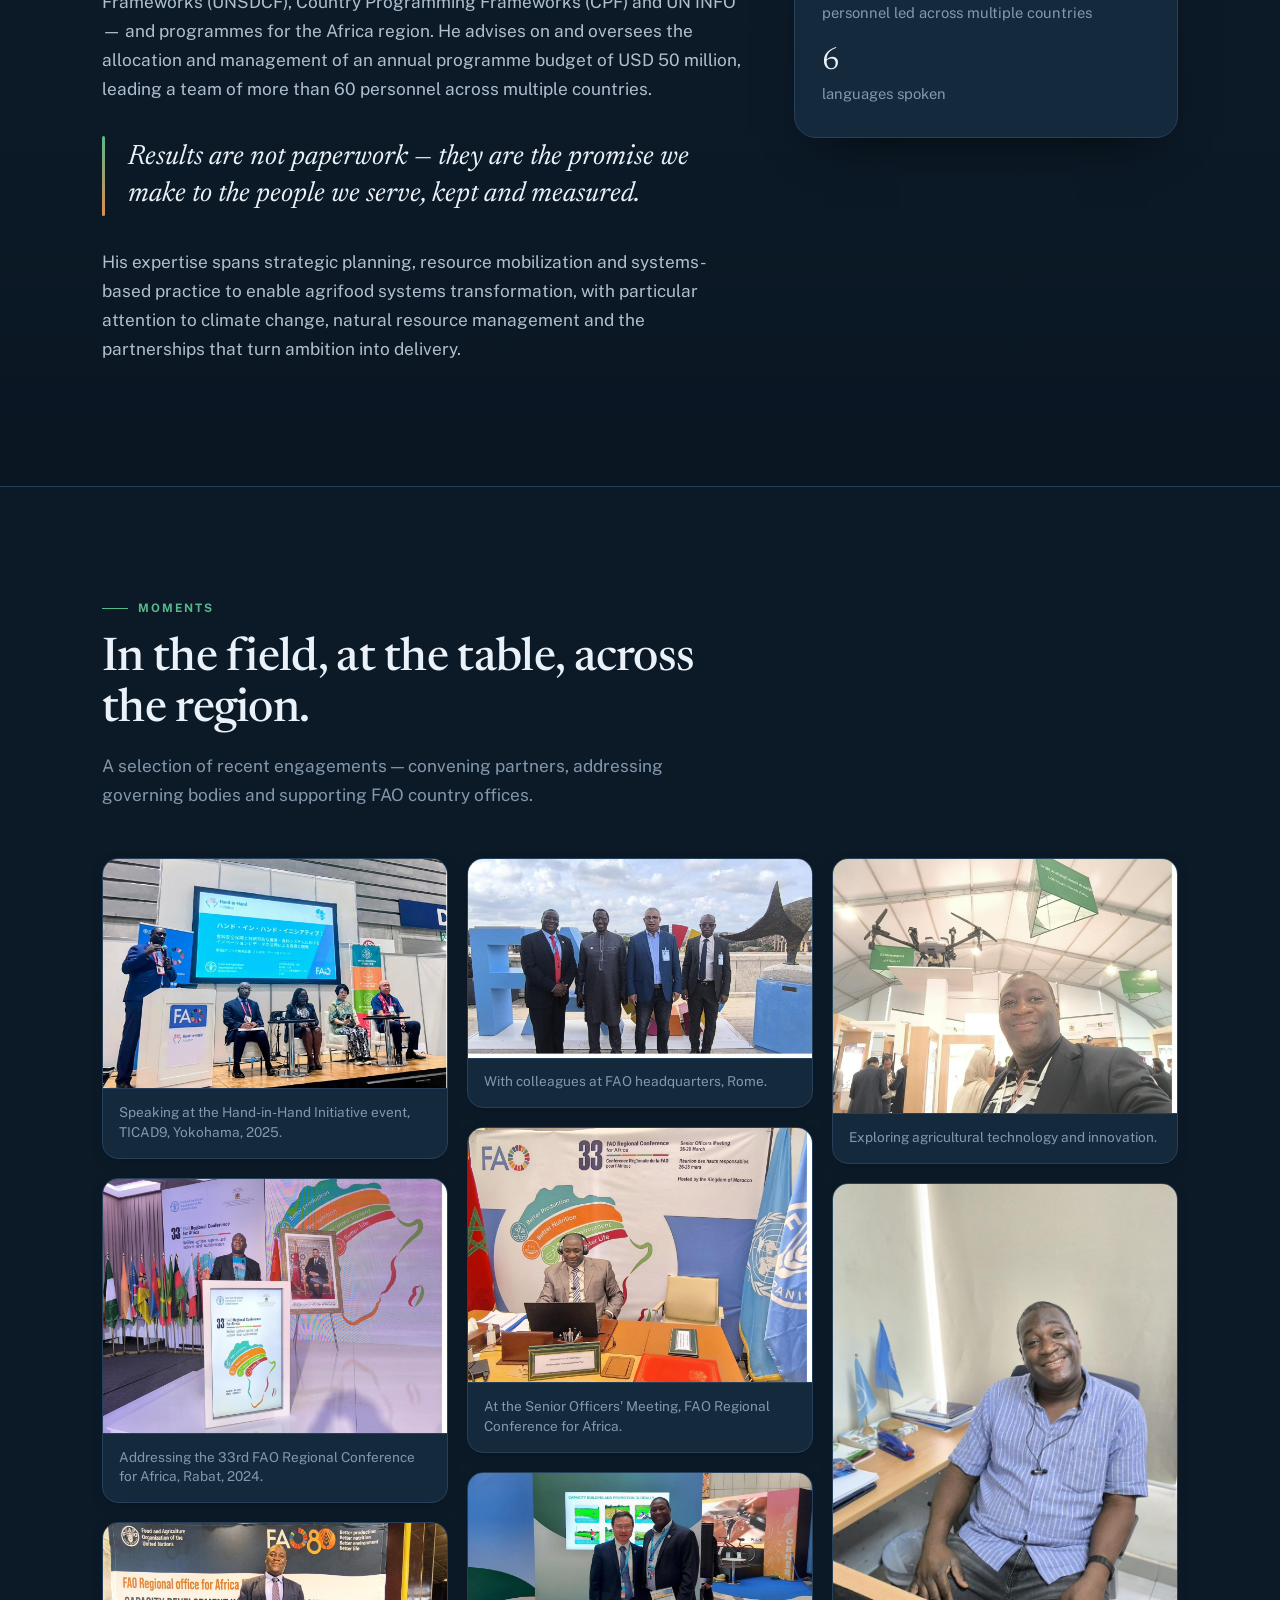
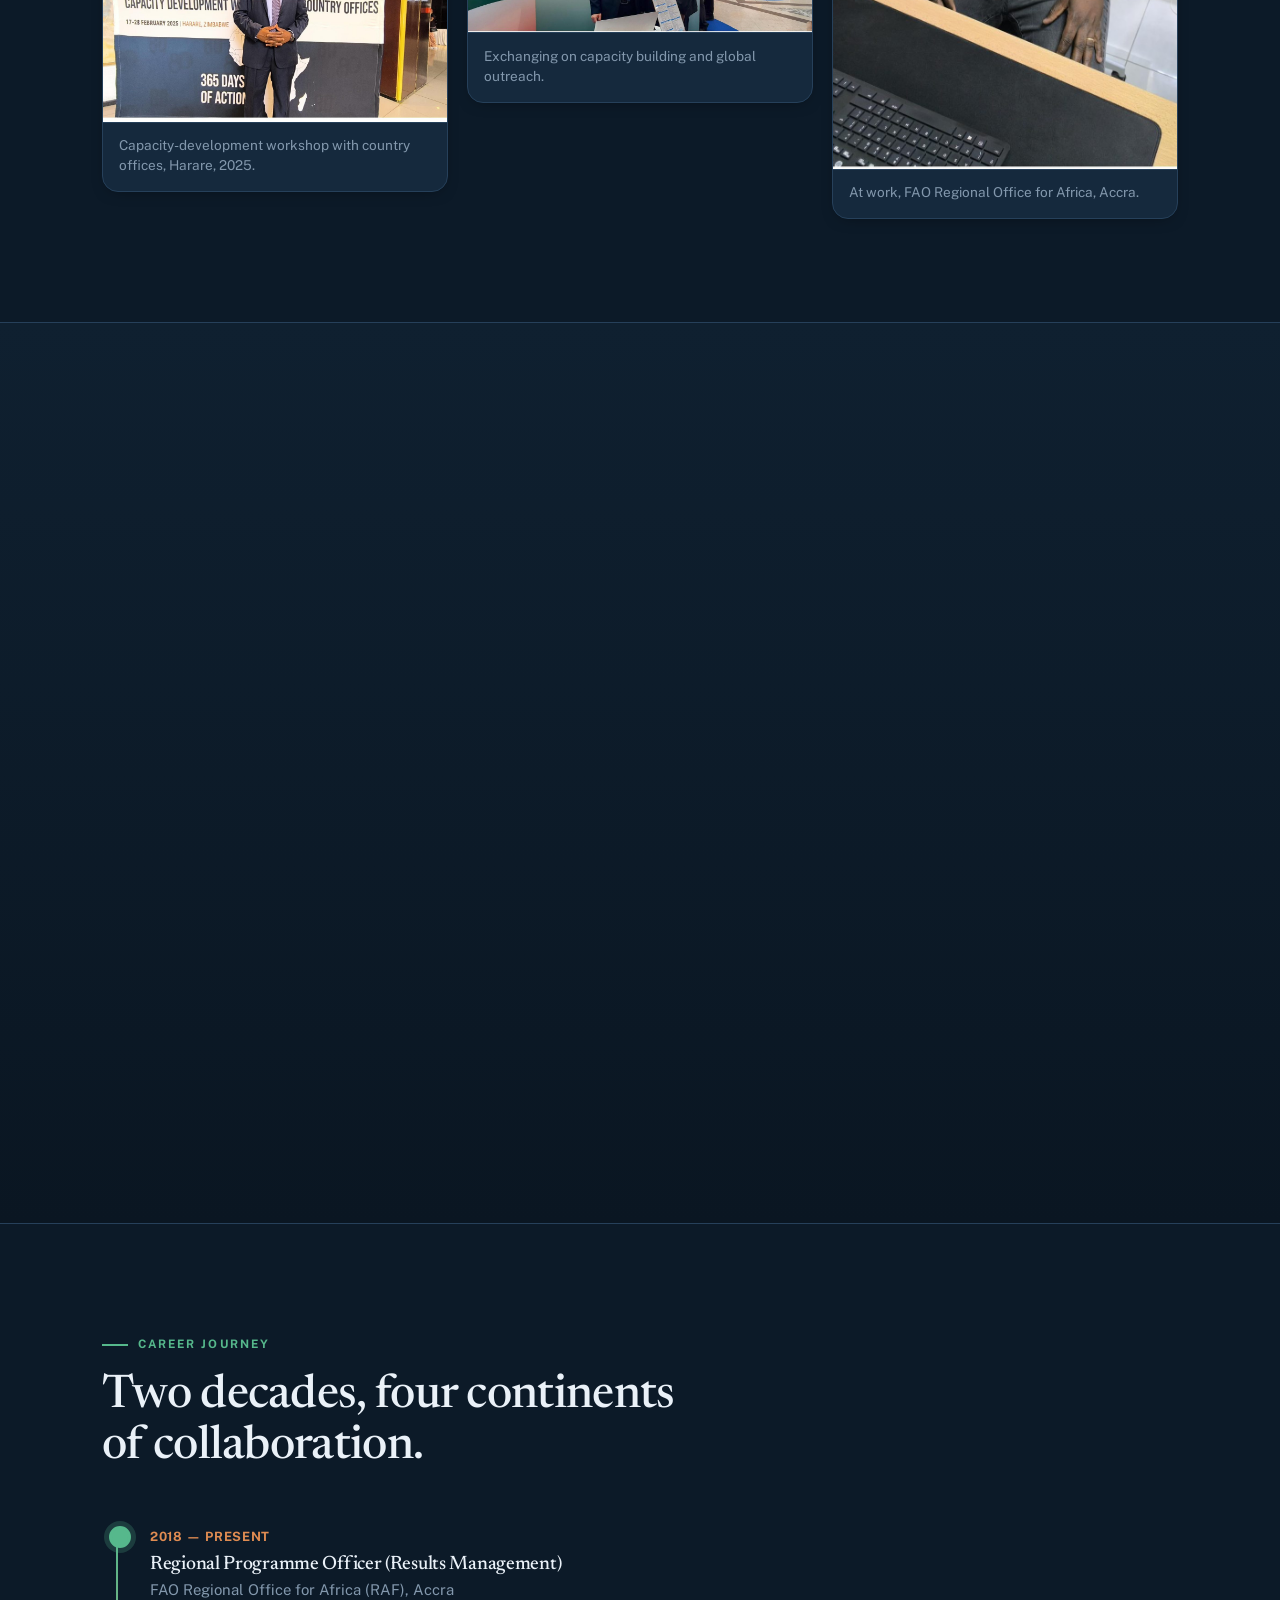
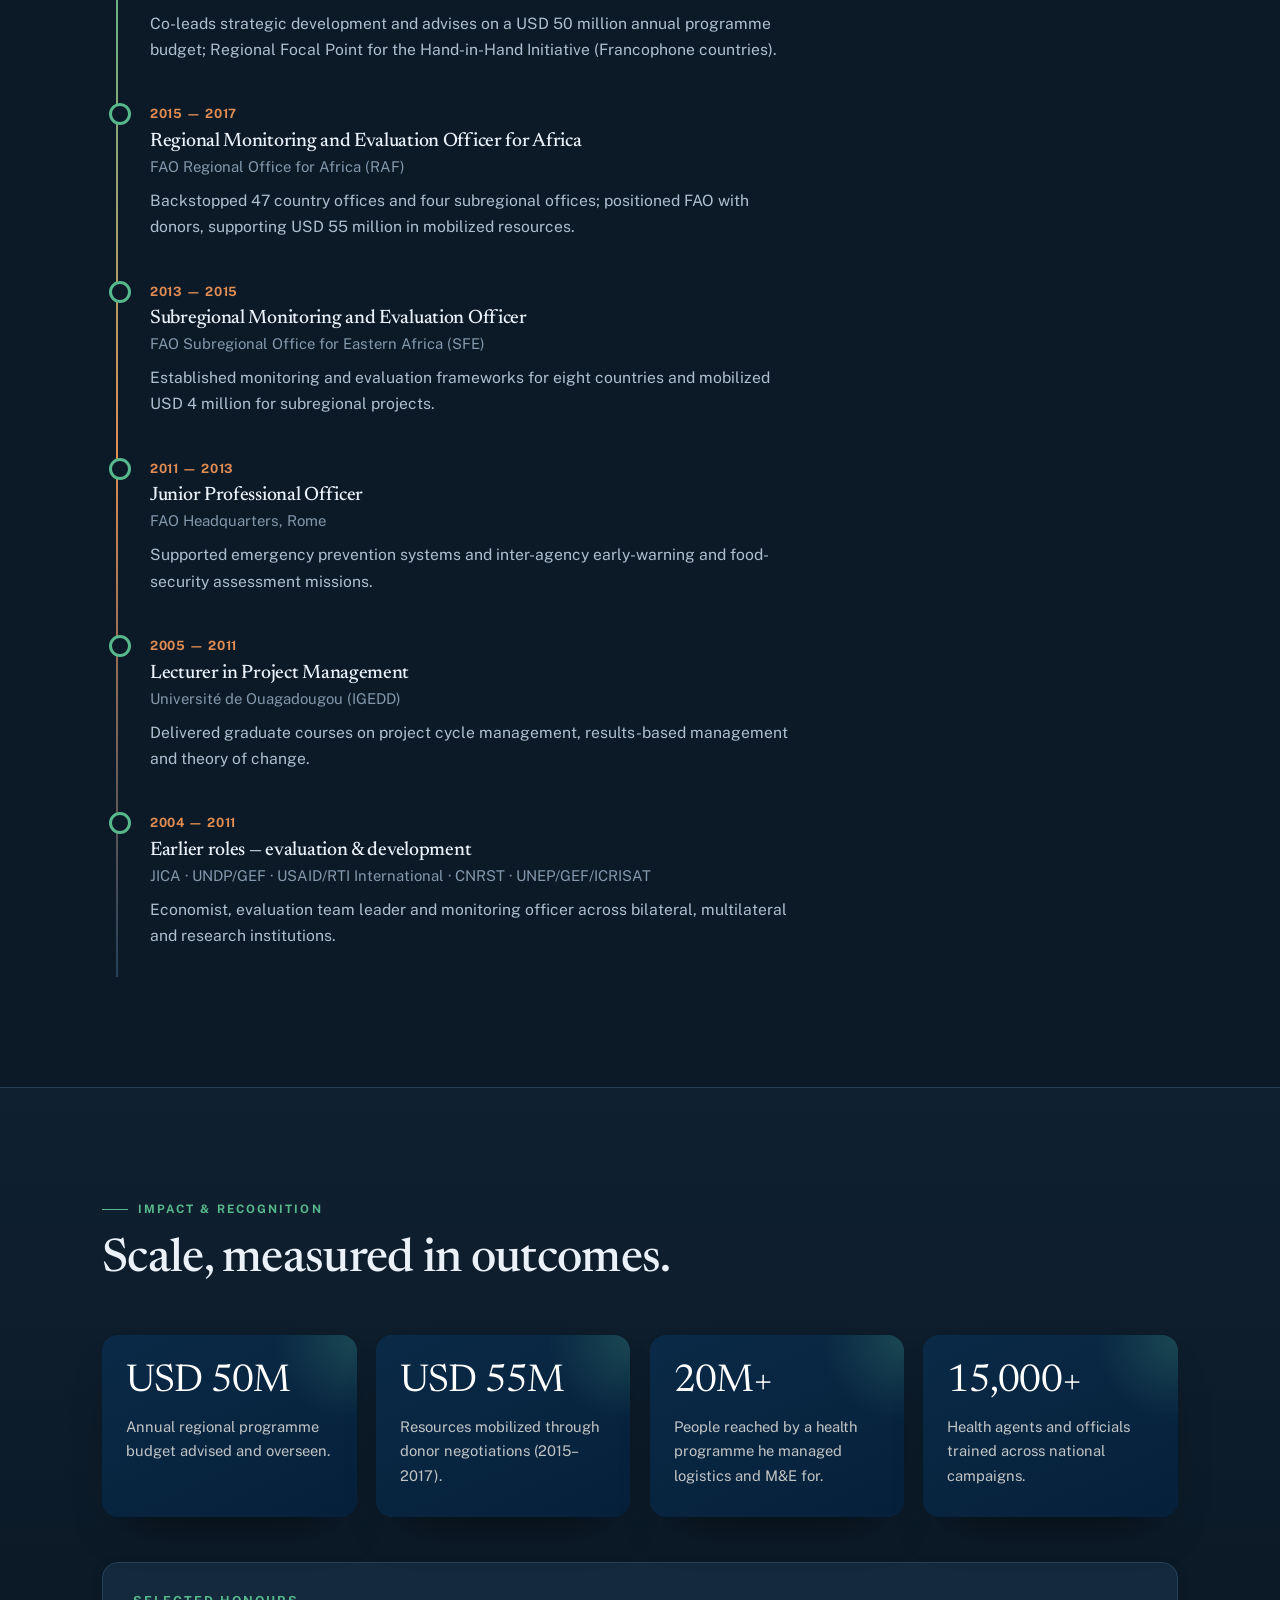
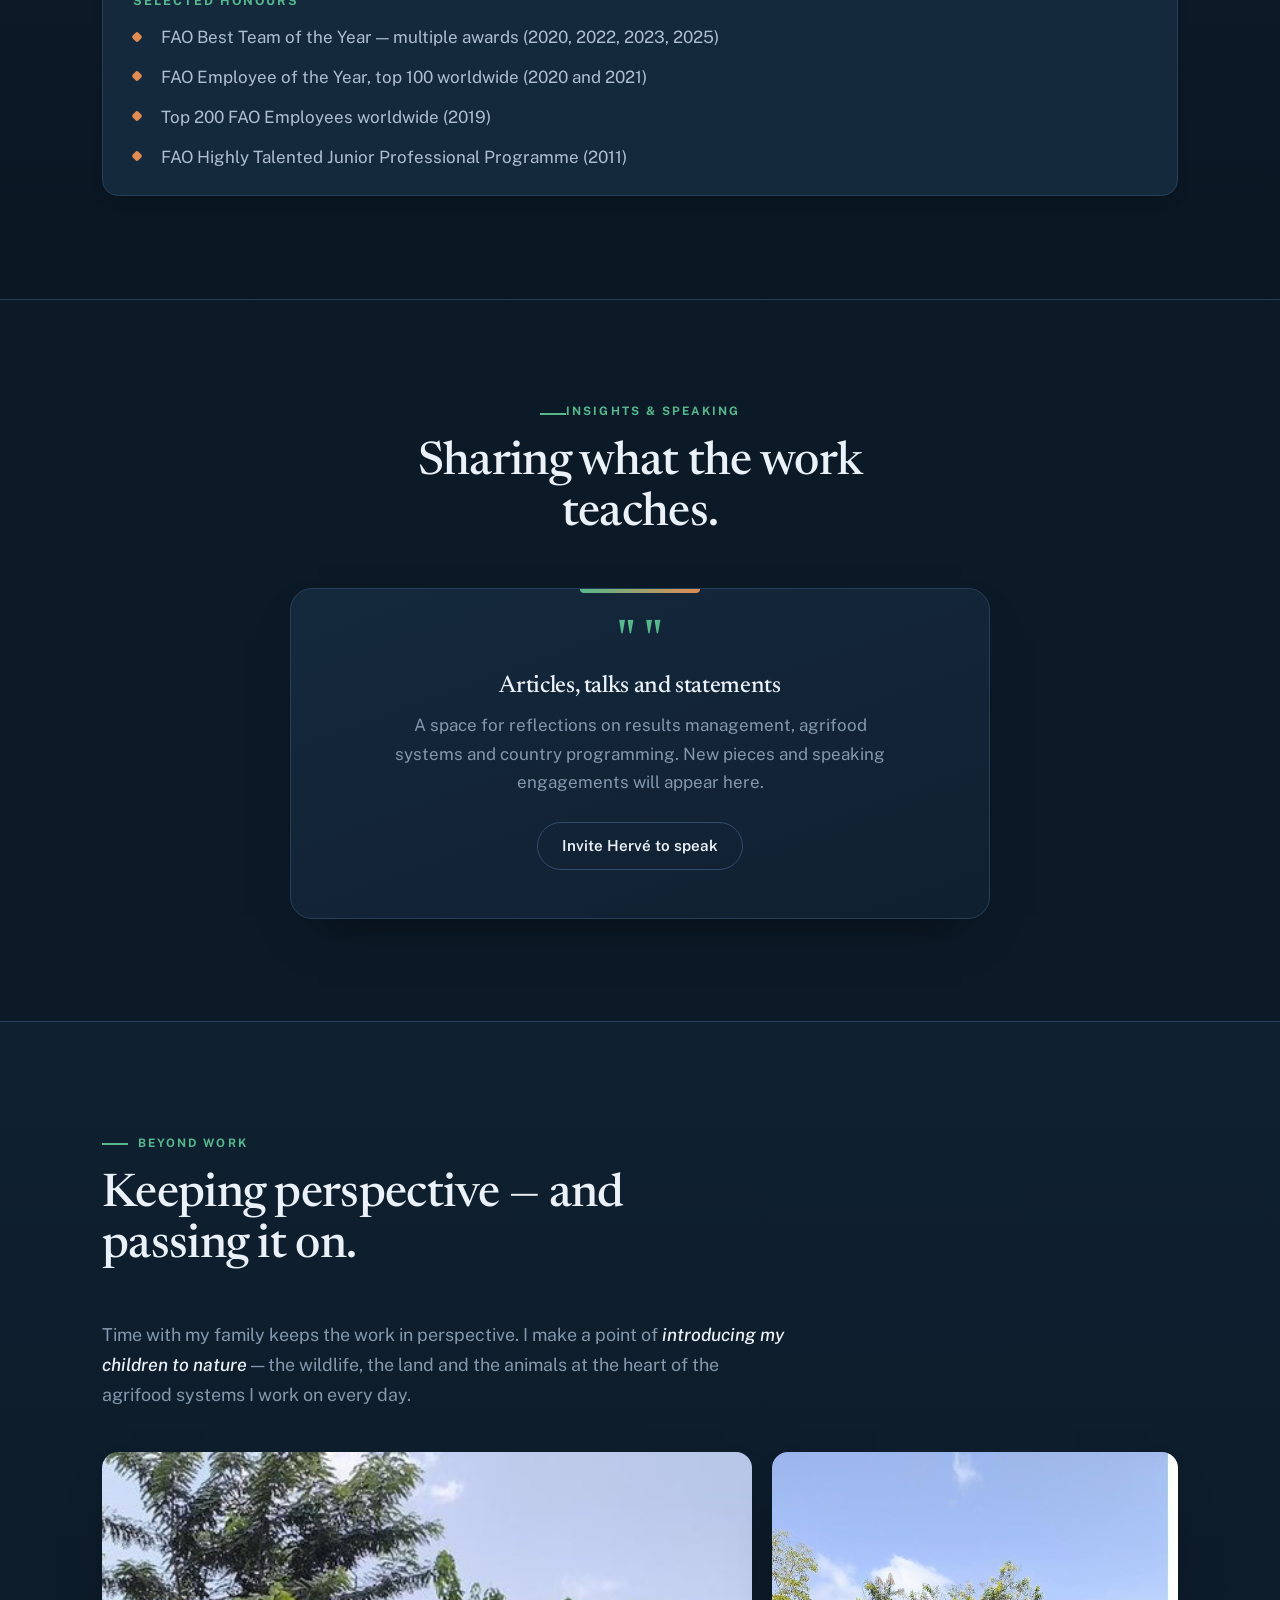
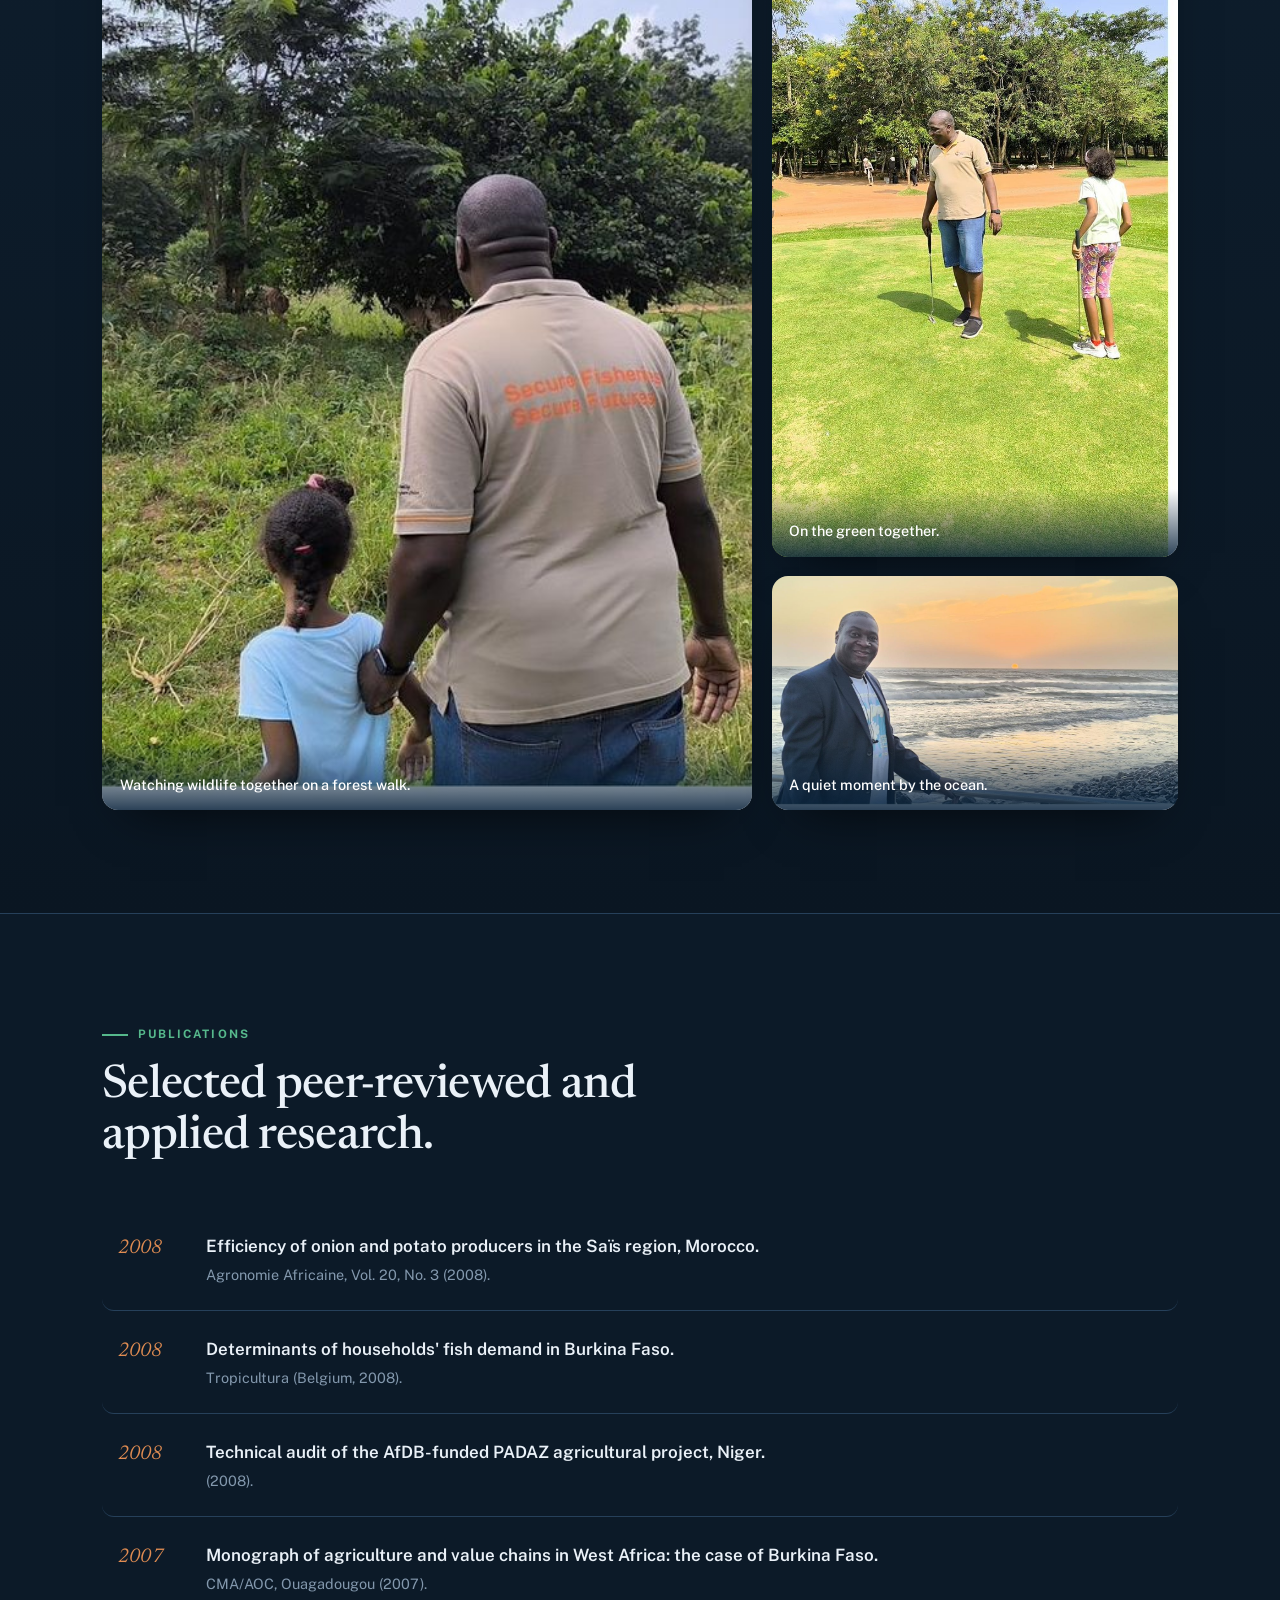
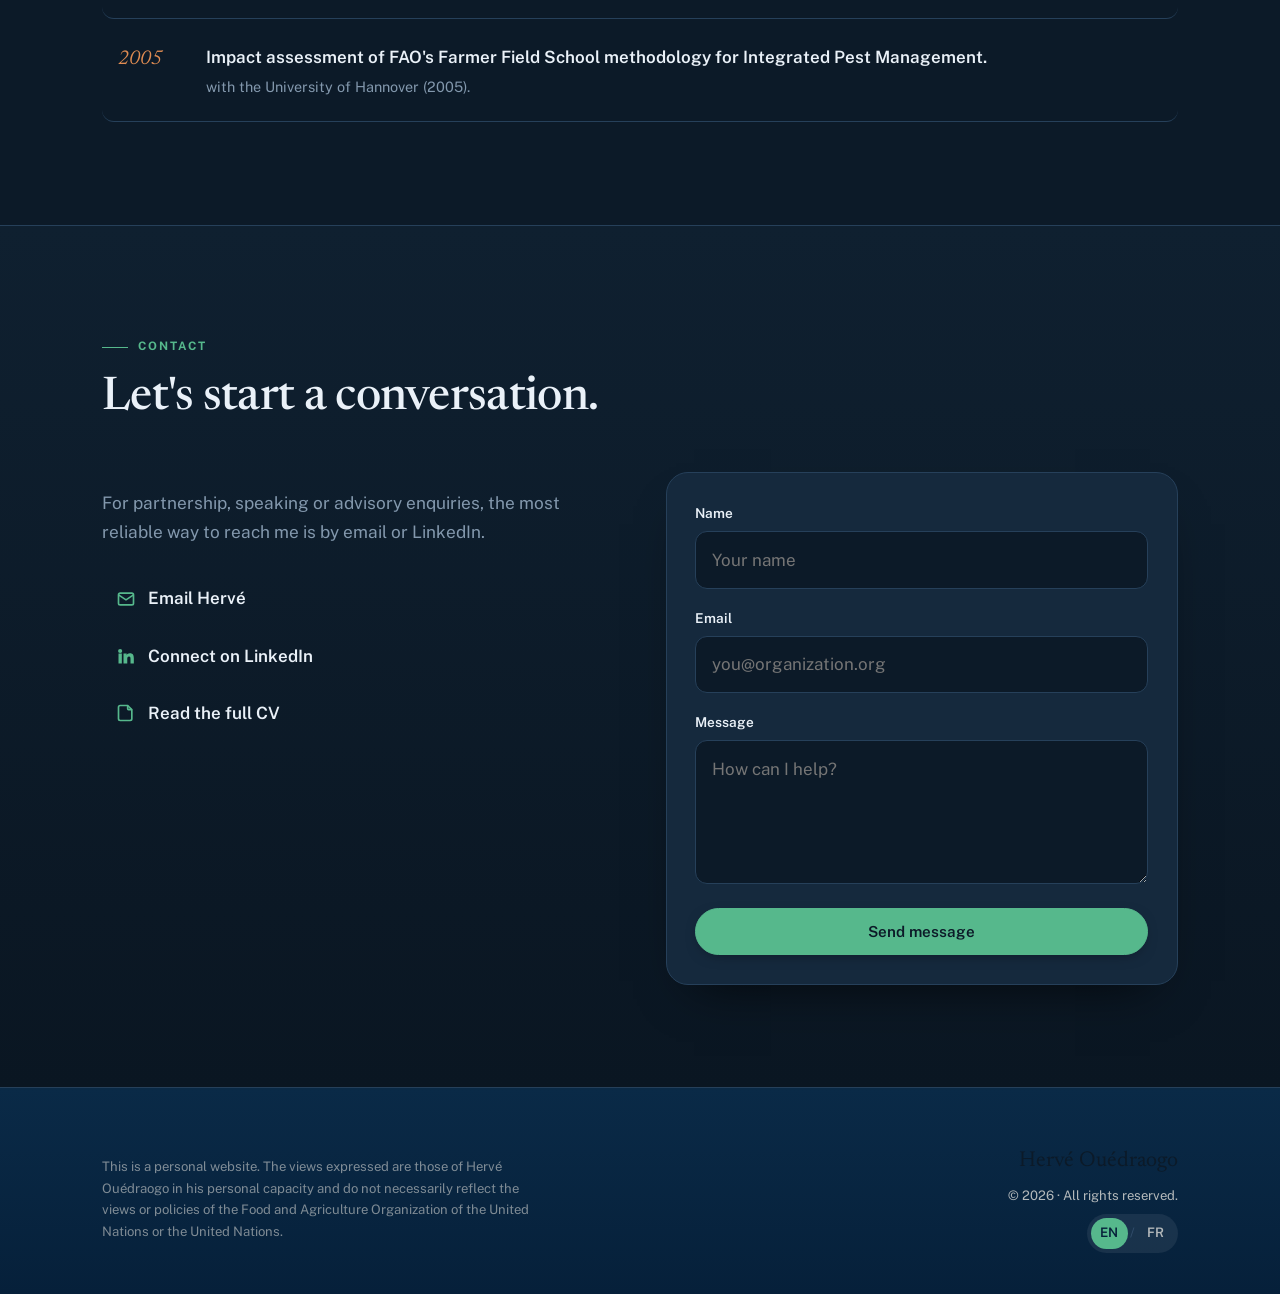
==== commit 55631490: "Merge 6cf0b493d1bc4c4c6b60371af5f1672b34ae45d8 into 6dcd2534a4aefba8bc2f2d8debbfcb297b80a94d" ====
--- a/index.html
+++ b/index.html
@@ -1,22 +1,22 @@
 <!DOCTYPE html>
-<html lang="en">
+<html lang="en" data-theme="dark">
 <head>
 <meta charset="UTF-8" />
 <meta name="viewport" content="width=device-width, initial-scale=1.0" />
 <title>Hervé Ouédraogo — Development leader, FAO Regional Office for Africa</title>
 <meta name="description" content="Hervé Ouédraogo — Regional Programme Officer at the FAO Regional Office for Africa. Over 20 years in results management, strategic planning and agrifood systems transformation across Africa." />
-<link rel="canonical" href="https://www.herveouedraogo.com/" />
+<link rel="canonical" href="https://hervessouedraogo.netlify.app/" />
 
 <!-- Open Graph / Twitter -->
 <meta property="og:type" content="website" />
 <meta property="og:title" content="Hervé Ouédraogo — Development leader, FAO Regional Office for Africa" />
 <meta property="og:description" content="Results management, strategic planning and agrifood systems transformation across Africa." />
-<meta property="og:url" content="https://www.herveouedraogo.com/" />
-<meta property="og:image" content="https://www.herveouedraogo.com/assets/img/og-image.jpg" />
+<meta property="og:url" content="https://hervessouedraogo.netlify.app/" />
+<meta property="og:image" content="https://hervessouedraogo.netlify.app/assets/img/og-image.jpg" />
 <meta name="twitter:card" content="summary_large_image" />
 <meta name="twitter:title" content="Hervé Ouédraogo — Development leader, FAO Regional Office for Africa" />
 <meta name="twitter:description" content="Results management, strategic planning and agrifood systems transformation across Africa." />
-<meta name="twitter:image" content="https://www.herveouedraogo.com/assets/img/og-image.jpg" />
+<meta name="twitter:image" content="https://hervessouedraogo.netlify.app/assets/img/og-image.jpg" />
 
 <link rel="icon" href="assets/img/favicon.svg" type="image/svg+xml" />
 <link rel="preconnect" href="https://fonts.googleapis.com">
@@ -32,10 +32,9 @@
   "jobTitle":"Regional Programme Officer (Results Management)",
   "worksFor":{"@type":"Organization","name":"Food and Agriculture Organization of the United Nations"},
   "address":{"@type":"PostalAddress","addressLocality":"Accra","addressCountry":"GH"},
-  "url":"https://www.herveouedraogo.com/",
-  "image":"https://www.herveouedraogo.com/assets/img/portrait.jpg",
-  "knowsLanguage":["fr","en","it","ar"],
-  "sameAs":["[[LINKEDIN_URL]]"]
+  "url":"https://hervessouedraogo.netlify.app/",
+  "image":"https://hervessouedraogo.netlify.app/assets/img/portrait.jpg",
+  "knowsLanguage":["fr","en","it","ar"]
 }
 </script>
 </head>
@@ -58,7 +57,7 @@
       <a href="#publications" data-i18n="nav_pubs">Publications</a>
       <a href="#contact" data-i18n="nav_contact">Contact</a>
       <span class="lang" aria-label="Language">
-        <button data-lang="en" aria-pressed="true">EN</button><button data-lang="fr" aria-pressed="false">FR</button><button data-lang="es" aria-pressed="false">ES</button><button data-lang="ar" aria-pressed="false" lang="ar">عربي</button><button data-lang="ru" aria-pressed="false">RU</button><button data-lang="zh" aria-pressed="false" lang="zh">中文</button>
+        <button data-lang="en" aria-pressed="true">EN</button><span>/</span><button data-lang="fr" aria-pressed="false">FR</button>
       </span>
     </nav>
     <button class="theme-btn" id="themeBtn" aria-label="Toggle dark mode" title="Toggle theme"><svg class="moon" viewBox="0 0 24 24" fill="none" stroke="currentColor" stroke-width="2"><path d="M21 12.8A9 9 0 1 1 11.2 3a7 7 0 0 0 9.8 9.8z"/></svg><svg class="sun" viewBox="0 0 24 24" fill="none" stroke="currentColor" stroke-width="2"><circle cx="12" cy="12" r="4"/><path d="M12 2v2M12 20v2M4.9 4.9l1.4 1.4M17.7 17.7l1.4 1.4M2 12h2M20 12h2M4.9 19.1l1.4-1.4M17.7 6.3l1.4-1.4"/></svg></button>
@@ -83,7 +82,11 @@
       </h1>
       <p class="hero-sub" data-i18n="hero_sub">Regional Programme Officer, FAO Regional Office for Africa — over 20 years in international development.</p>
       <div class="cta-row">
-        <a href="#contact" class="btn btn-primary">
+        <a href="cv.html" class="btn btn-primary">
+          <svg viewBox="0 0 24 24" fill="none" stroke="currentColor" stroke-width="2"><path d="M14 3v4a1 1 0 0 0 1 1h4"/><path d="M5 3h9l5 5v11a2 2 0 0 1-2 2H5a2 2 0 0 1-2-2V5a2 2 0 0 1 2-2z"/></svg>
+          <span data-i18n="hero_cta1">View curriculum vitae</span>
+        </a>
+        <a href="#contact" class="btn btn-ghost">
           <span data-i18n="hero_cta2">Get in touch</span>
           <svg viewBox="0 0 24 24" fill="none" stroke="currentColor" stroke-width="2"><path d="M5 12h14M13 6l6 6-6 6"/></svg>
         </a>
@@ -144,11 +147,10 @@
       <figure class="shot"><div class="imgwrap"><img src="assets/img/moment-speaking-rabat.jpg" loading="lazy" alt="Hervé Ouédraogo addressing the 33rd FAO Regional Conference for Africa in Rabat" /></div><figcaption data-i18n="cap_rabat">Addressing the 33rd FAO Regional Conference for Africa, Rabat, 2024.</figcaption></figure>
       <figure class="shot"><div class="imgwrap"><img src="assets/img/moment-harare-banner.jpg" loading="lazy" alt="At an FAO capacity-development workshop in Harare" /></div><figcaption data-i18n="cap_harare">Capacity-development workshop with country offices, Harare, 2025.</figcaption></figure>
       <figure class="shot"><div class="imgwrap"><img src="assets/img/moment-fao-hq-rome.jpg" loading="lazy" alt="With colleagues at FAO headquarters in Rome" /></div><figcaption data-i18n="cap_rome">With colleagues at FAO headquarters, Rome.</figcaption></figure>
-      <figure class="shot"><div class="imgwrap"><img src="assets/img/moment-som-chair.jpg" loading="lazy" alt="At the Senior Officers' Meeting of the FAO Regional Conference for Africa" /></div><figcaption data-i18n="cap_som">At the Senior Officers’ Meeting, FAO Regional Conference for Africa.</figcaption></figure>
+      <figure class="shot"><div class="imgwrap"><img src="assets/img/moment-som-chair.jpg" loading="lazy" alt="At the Senior Officers' Meeting of the FAO Regional Conference for Africa" /></div><figcaption data-i18n="cap_som">At the Senior Officers' Meeting, FAO Regional Conference for Africa.</figcaption></figure>
       <figure class="shot"><div class="imgwrap"><img src="assets/img/moment-capacity.jpg" loading="lazy" alt="Exchanging on capacity building and global outreach" /></div><figcaption data-i18n="cap_capacity">Exchanging on capacity building and global outreach.</figcaption></figure>
       <figure class="shot"><div class="imgwrap"><img src="assets/img/moment-agritech-drone.jpg" loading="lazy" alt="Visiting an agricultural technology and innovation exhibition" /></div><figcaption data-i18n="cap_agritech">Exploring agricultural technology and innovation.</figcaption></figure>
-      <figure class="shot"><div class="imgwrap"><img src="assets/img/moment-meknes-fair.jpg" loading="lazy" alt="At the International Agricultural Fair in Meknes" /></div><figcaption data-i18n="cap_meknes">At the International Agricultural Fair, Meknes, 2024.</figcaption></figure>
-      <figure class="shot"><div class="imgwrap"><img src="assets/img/moment-food-distribution-accra.jpg" loading="lazy" alt="Supporting a food distribution in Accra" /></div><figcaption data-i18n="cap_food">Supporting a food distribution, Accra.</figcaption></figure>
+      <figure class="shot"><div class="imgwrap"><img src="assets/img/moment-office.jpg" loading="lazy" alt="Hervé Ouédraogo at work at the FAO Regional Office for Africa" /></div><figcaption data-i18n="cap_office">At work, FAO Regional Office for Africa, Accra.</figcaption></figure>
     </div>
   </div>
 </section>
@@ -225,7 +227,7 @@
       <h2 data-i18n="insights_h2">Sharing what the work teaches.</h2>
     </div>
     <div class="insights-box reveal">
-      <div class="ic">“ ”</div>
+      <div class="ic">" "</div>
       <h3 data-i18n="insights_t">Articles, talks and statements</h3>
       <p data-i18n="insights_p">A space for reflections on results management, agrifood systems and country programming. New pieces and speaking engagements will appear here.</p>
       <a href="#contact" class="btn btn-ghost"><span data-i18n="insights_cta">Invite Hervé to speak</span></a>
@@ -245,10 +247,6 @@
       <figure class="feature"><img src="assets/img/life-nature-antelope.jpg" loading="lazy" alt="Walking with family in a forest, watching an antelope graze" /><figcaption data-i18n="cap_nature">Watching wildlife together on a forest walk.</figcaption></figure>
       <figure><img src="assets/img/life-golf.jpg" loading="lazy" alt="On the golf green with my daughter" /><figcaption data-i18n="cap_golf">On the green together.</figcaption></figure>
       <figure><img src="assets/img/life-sunset.jpg" loading="lazy" alt="A quiet moment by the ocean at sunset" /><figcaption data-i18n="cap_sunset">A quiet moment by the ocean.</figcaption></figure>
-      <figure><img src="assets/img/life-zoo.jpg" loading="lazy" alt="A day at the zoo with the children" /><figcaption data-i18n="cap_zoo">A day at the zoo with the children.</figcaption></figure>
-      <figure><img src="assets/img/life-waterfalls.jpg" loading="lazy" alt="Discovering a waterfall together as a family" /><figcaption data-i18n="cap_waterfalls">Discovering a waterfall together.</figcaption></figure>
-      <figure><img src="assets/img/life-aburi.jpg" loading="lazy" alt="Walking through the Aburi Botanical Gardens" /><figcaption data-i18n="cap_aburi">Among the trees at the Aburi Botanical Gardens.</figcaption></figure>
-      <figure><img src="assets/img/life-family-oyster.jpg" loading="lazy" alt="A family moment along the coast" /><figcaption data-i18n="cap_coast">A family moment along the coast.</figcaption></figure>
     </div>
   </div>
 </section>
@@ -262,10 +260,10 @@
     </div>
     <div class="pubs">
       <article class="pub reveal"><span class="yr">2008</span><div class="meta"><span class="t" data-i18n="p1_t">Efficiency of onion and potato producers in the Saïs region, Morocco.</span><br><span class="src" data-i18n="p1_s">Agronomie Africaine, Vol. 20, No. 3 (2008).</span></div></article>
-      <article class="pub reveal"><span class="yr">2008</span><div class="meta"><span class="t" data-i18n="p2_t">Determinants of households’ fish demand in Burkina Faso.</span><br><span class="src" data-i18n="p2_s">Tropicultura (Belgium, 2008).</span></div></article>
+      <article class="pub reveal"><span class="yr">2008</span><div class="meta"><span class="t" data-i18n="p2_t">Determinants of households' fish demand in Burkina Faso.</span><br><span class="src" data-i18n="p2_s">Tropicultura (Belgium, 2008).</span></div></article>
       <article class="pub reveal"><span class="yr">2008</span><div class="meta"><span class="t" data-i18n="p3_t">Technical audit of the AfDB-funded PADAZ agricultural project, Niger.</span><br><span class="src" data-i18n="p3_s">(2008).</span></div></article>
       <article class="pub reveal"><span class="yr">2007</span><div class="meta"><span class="t" data-i18n="p4_t">Monograph of agriculture and value chains in West Africa: the case of Burkina Faso.</span><br><span class="src" data-i18n="p4_s">CMA/AOC, Ouagadougou (2007).</span></div></article>
-      <article class="pub reveal"><span class="yr">2005</span><div class="meta"><span class="t" data-i18n="p5_t">Impact assessment of FAO’s Farmer Field School methodology for Integrated Pest Management.</span><br><span class="src" data-i18n="p5_s">with the University of Hannover (2005).</span></div></article>
+      <article class="pub reveal"><span class="yr">2005</span><div class="meta"><span class="t" data-i18n="p5_t">Impact assessment of FAO's Farmer Field School methodology for Integrated Pest Management.</span><br><span class="src" data-i18n="p5_s">with the University of Hannover (2005).</span></div></article>
     </div>
   </div>
 </section>
@@ -275,7 +273,7 @@
   <div class="wrap">
     <div class="section-head reveal">
       <span class="eyebrow" data-i18n="contact_eyebrow">Contact</span>
-      <h2 data-i18n="contact_h2">Let’s start a conversation.</h2>
+      <h2 data-i18n="contact_h2">Let's start a conversation.</h2>
     </div>
     <div class="contact-grid">
       <div class="contact-intro reveal">
@@ -289,13 +287,20 @@
             <svg viewBox="0 0 24 24" fill="currentColor"><path d="M4.98 3.5a2.5 2.5 0 1 1 0 5 2.5 2.5 0 0 1 0-5zM3 9h4v12H3zM9 9h3.8v1.7h.05c.53-1 1.83-2.05 3.77-2.05 4.03 0 4.78 2.65 4.78 6.1V21h-4v-5.4c0-1.29-.02-2.95-1.8-2.95-1.8 0-2.08 1.4-2.08 2.85V21H9z"/></svg>
             <span data-i18n="linkedin">Connect on LinkedIn</span>
           </a>
+          <a href="cv.html">
+            <svg viewBox="0 0 24 24" fill="none" stroke="currentColor" stroke-width="2"><path d="M14 3v4a1 1 0 0 0 1 1h4"/><path d="M5 3h9l5 5v11a2 2 0 0 1-2 2H5a2 2 0 0 1-2-2V5a2 2 0 0 1 2-2z"/></svg>
+            <span data-i18n="contact_cv">Read the full CV</span>
+          </a>
         </div>
       </div>
-      <form action="[[FORMSPREE_ENDPOINT]]" method="POST" class="reveal" aria-label="Contact form">
+      <form id="contactForm" name="contact" method="POST" data-netlify="true" netlify-honeypot="bot-field" class="reveal" aria-label="Contact form">
+        <input type="hidden" name="form-name" value="contact" />
+        <p style="display:none"><label>Don't fill this out: <input name="bot-field" /></label></p>
         <div class="field"><label for="cname" data-i18n="form_name">Name</label><input id="cname" name="name" type="text" required placeholder="Your name" /></div>
         <div class="field"><label for="cemail" data-i18n="form_email">Email</label><input id="cemail" name="email" type="email" required placeholder="you@organization.org" /></div>
         <div class="field"><label for="cmsg" data-i18n="form_msg">Message</label><textarea id="cmsg" name="message" rows="4" required placeholder="How can I help?"></textarea></div>
-        <button type="submit" class="btn btn-primary"><span data-i18n="form_send">Send message</span></button>
+        <button type="submit" class="btn btn-primary" id="formSubmit"><span data-i18n="form_send">Send message</span></button>
+        <div id="formStatus" class="form-status" aria-live="polite"></div>
       </form>
     </div>
   </div>
--- a/css/styles.css
+++ b/css/styles.css
@@ -221,6 +221,12 @@
 form input:focus,form textarea:focus{outline:none;border-color:var(--teal);background:#fff;box-shadow:0 0 0 4px var(--teal-glow);}
 form .btn-primary{background:var(--teal);border-color:var(--teal);width:100%;justify-content:center;margin-top:.4rem;}
 form .btn-primary:hover{background:var(--teal-2);}
+form .btn-primary:disabled{opacity:.6;cursor:not-allowed;transform:none!important;}
+
+/* form status feedback */
+.form-status{margin-top:1rem;padding:.9rem 1rem;border-radius:12px;font-size:.92rem;font-weight:500;display:none;}
+.form-status.success{display:block;background:rgba(46,125,91,.1);border:1px solid rgba(46,125,91,.3);color:var(--teal);}
+.form-status.error{display:block;background:rgba(192,97,44,.1);border:1px solid rgba(192,97,44,.3);color:var(--accent-2);}
 
 /* ===== FOOTER ===== */
 footer{background:linear-gradient(180deg,var(--deep),var(--deep-2));color:rgba(246,242,234,.72);padding:3.4rem 0 2.4rem;}
@@ -332,3 +338,5 @@
 [data-theme="dark"] .card .num{color:#1a3045;}
 [data-theme="dark"] .theme-btn{background:var(--surface);}
 [data-theme="dark"] ::selection{background:var(--teal);color:#06203a;}
+[data-theme="dark"] .form-status.success{background:rgba(86,184,140,.12);border-color:rgba(86,184,140,.3);}
+[data-theme="dark"] .form-status.error{background:rgba(224,140,82,.12);border-color:rgba(224,140,82,.3);}
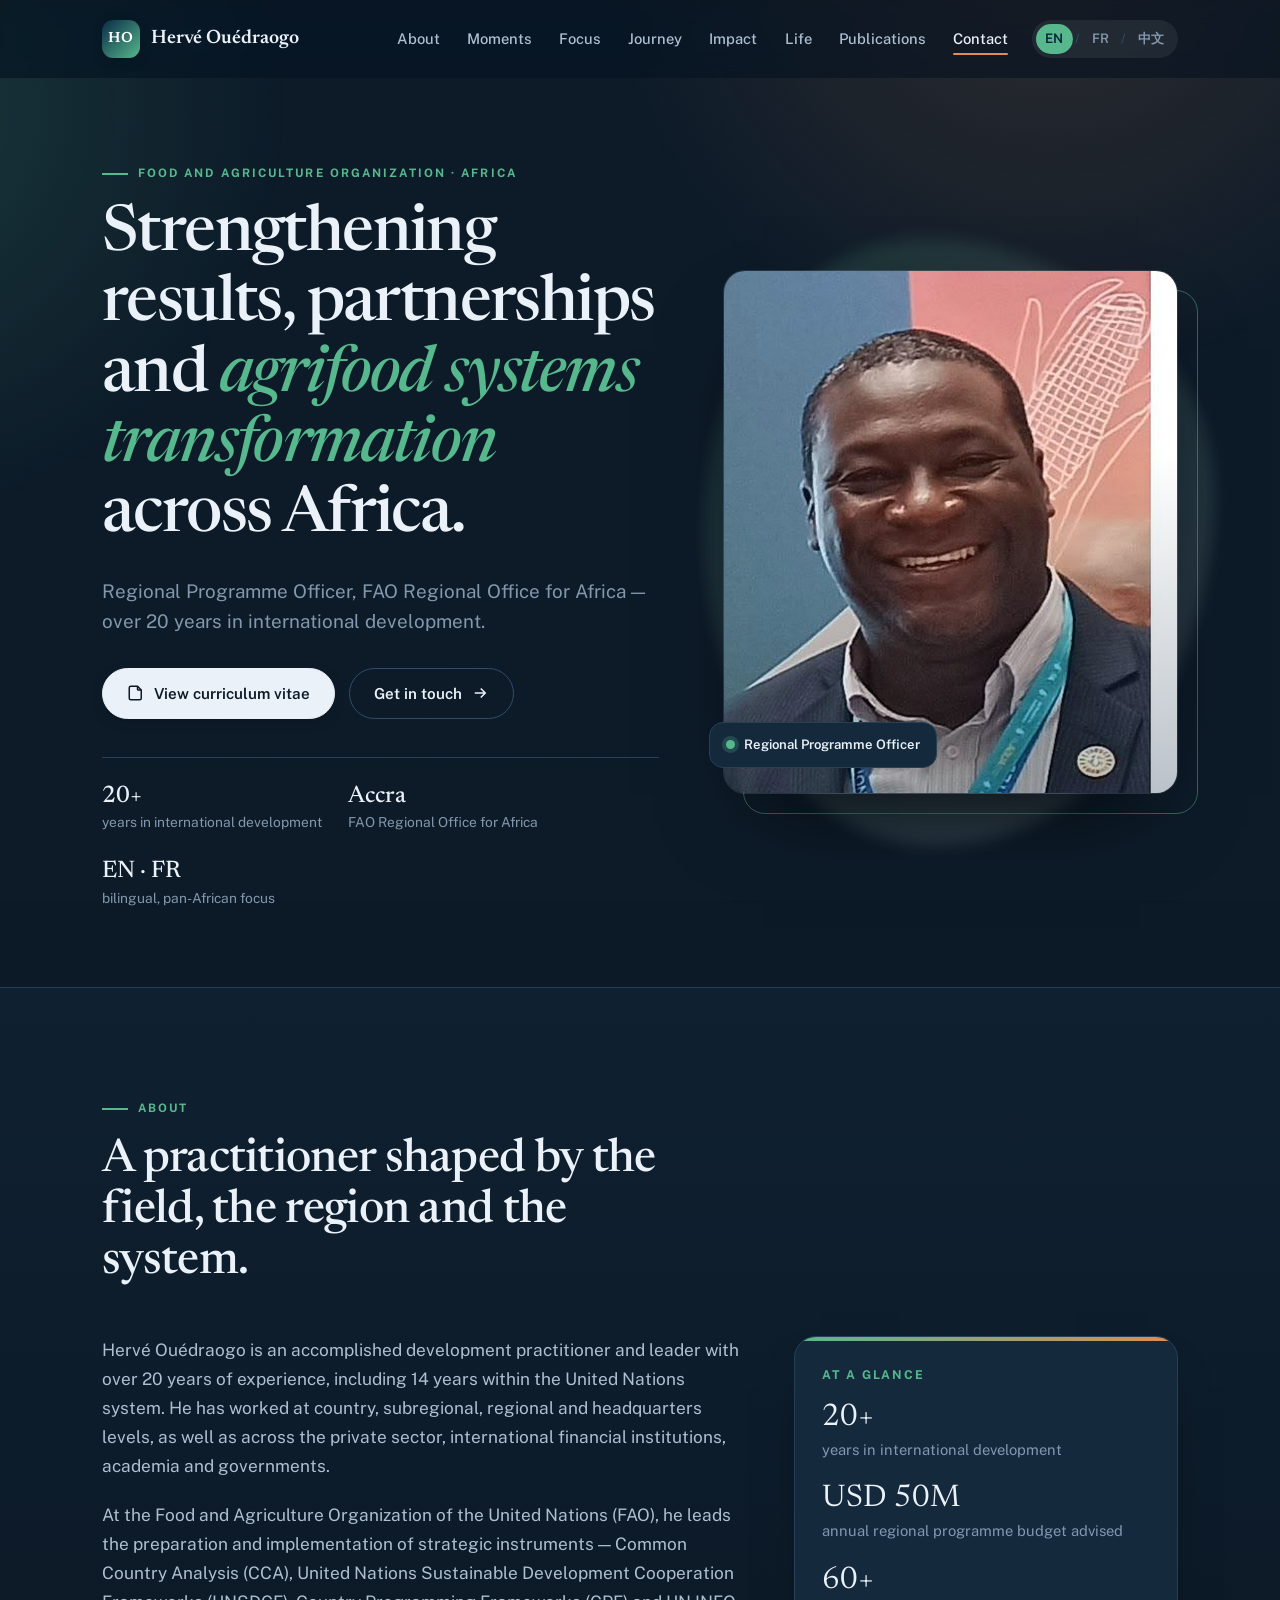
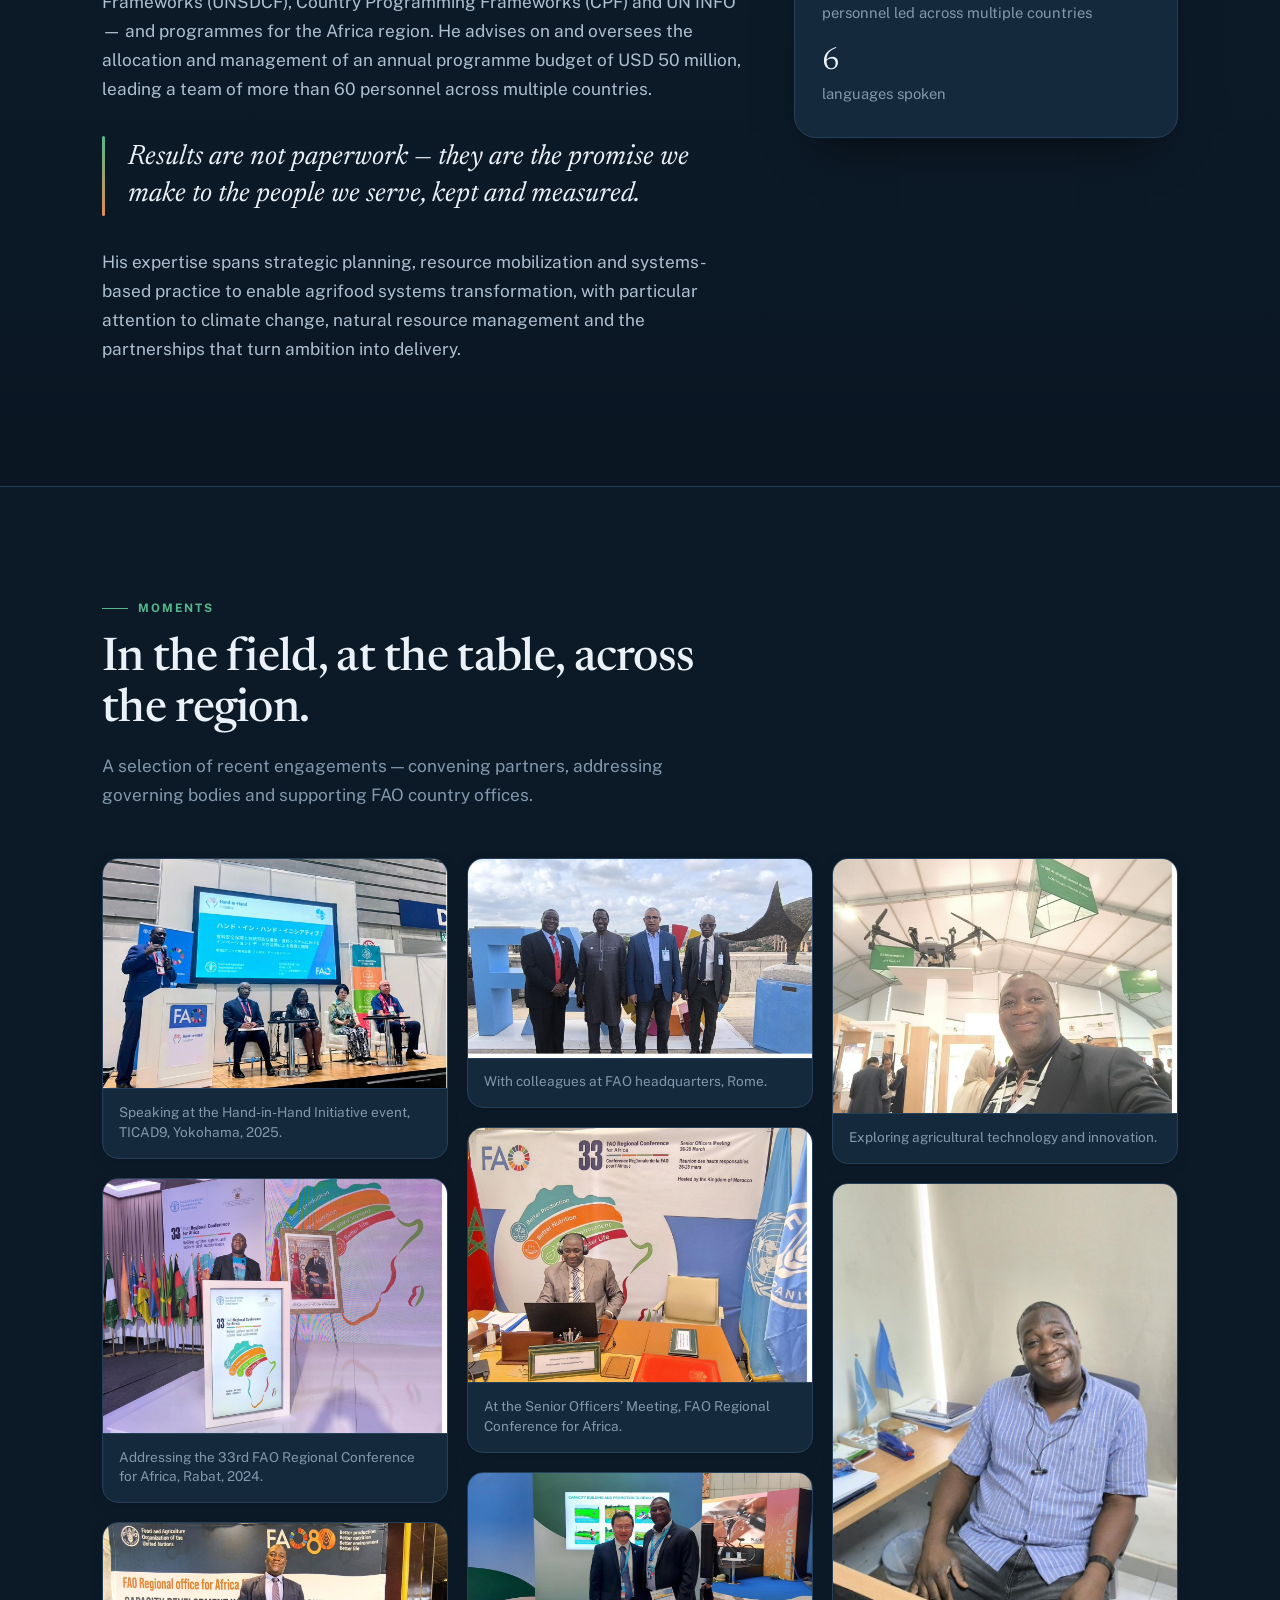
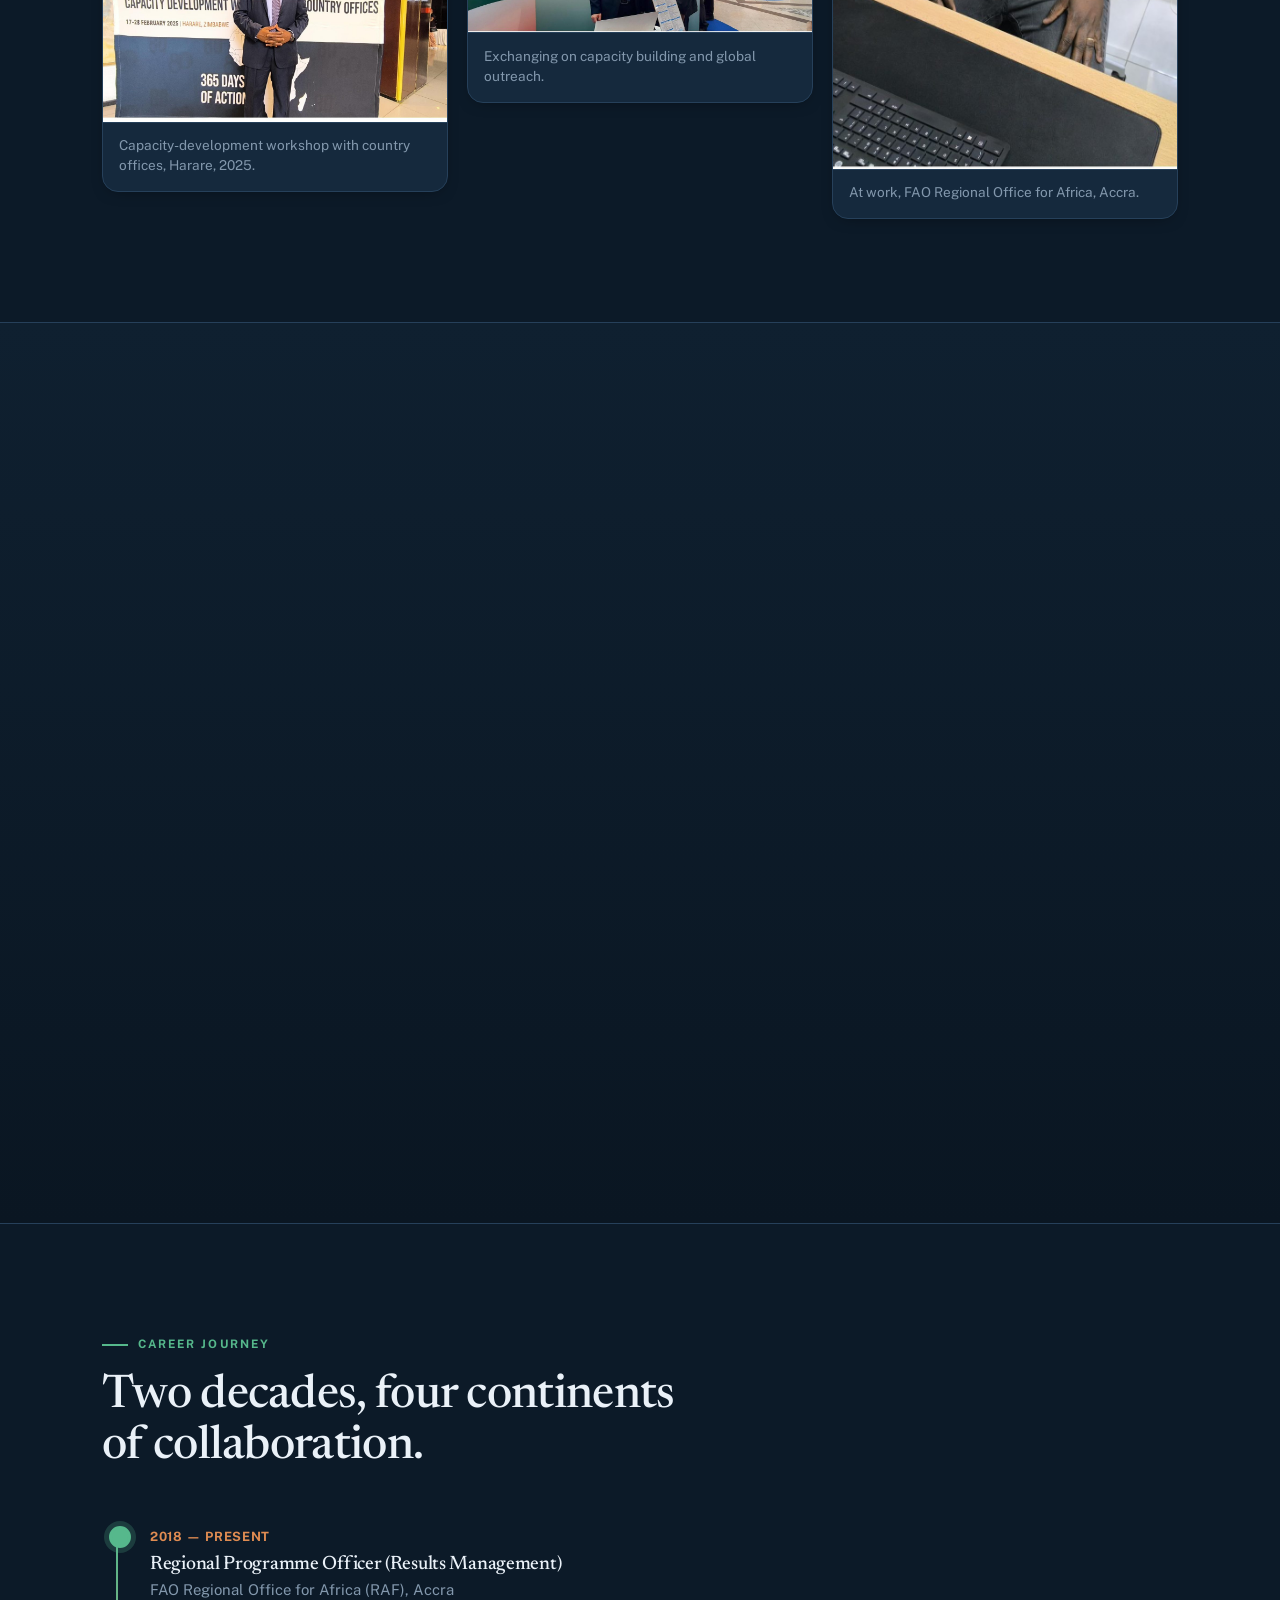
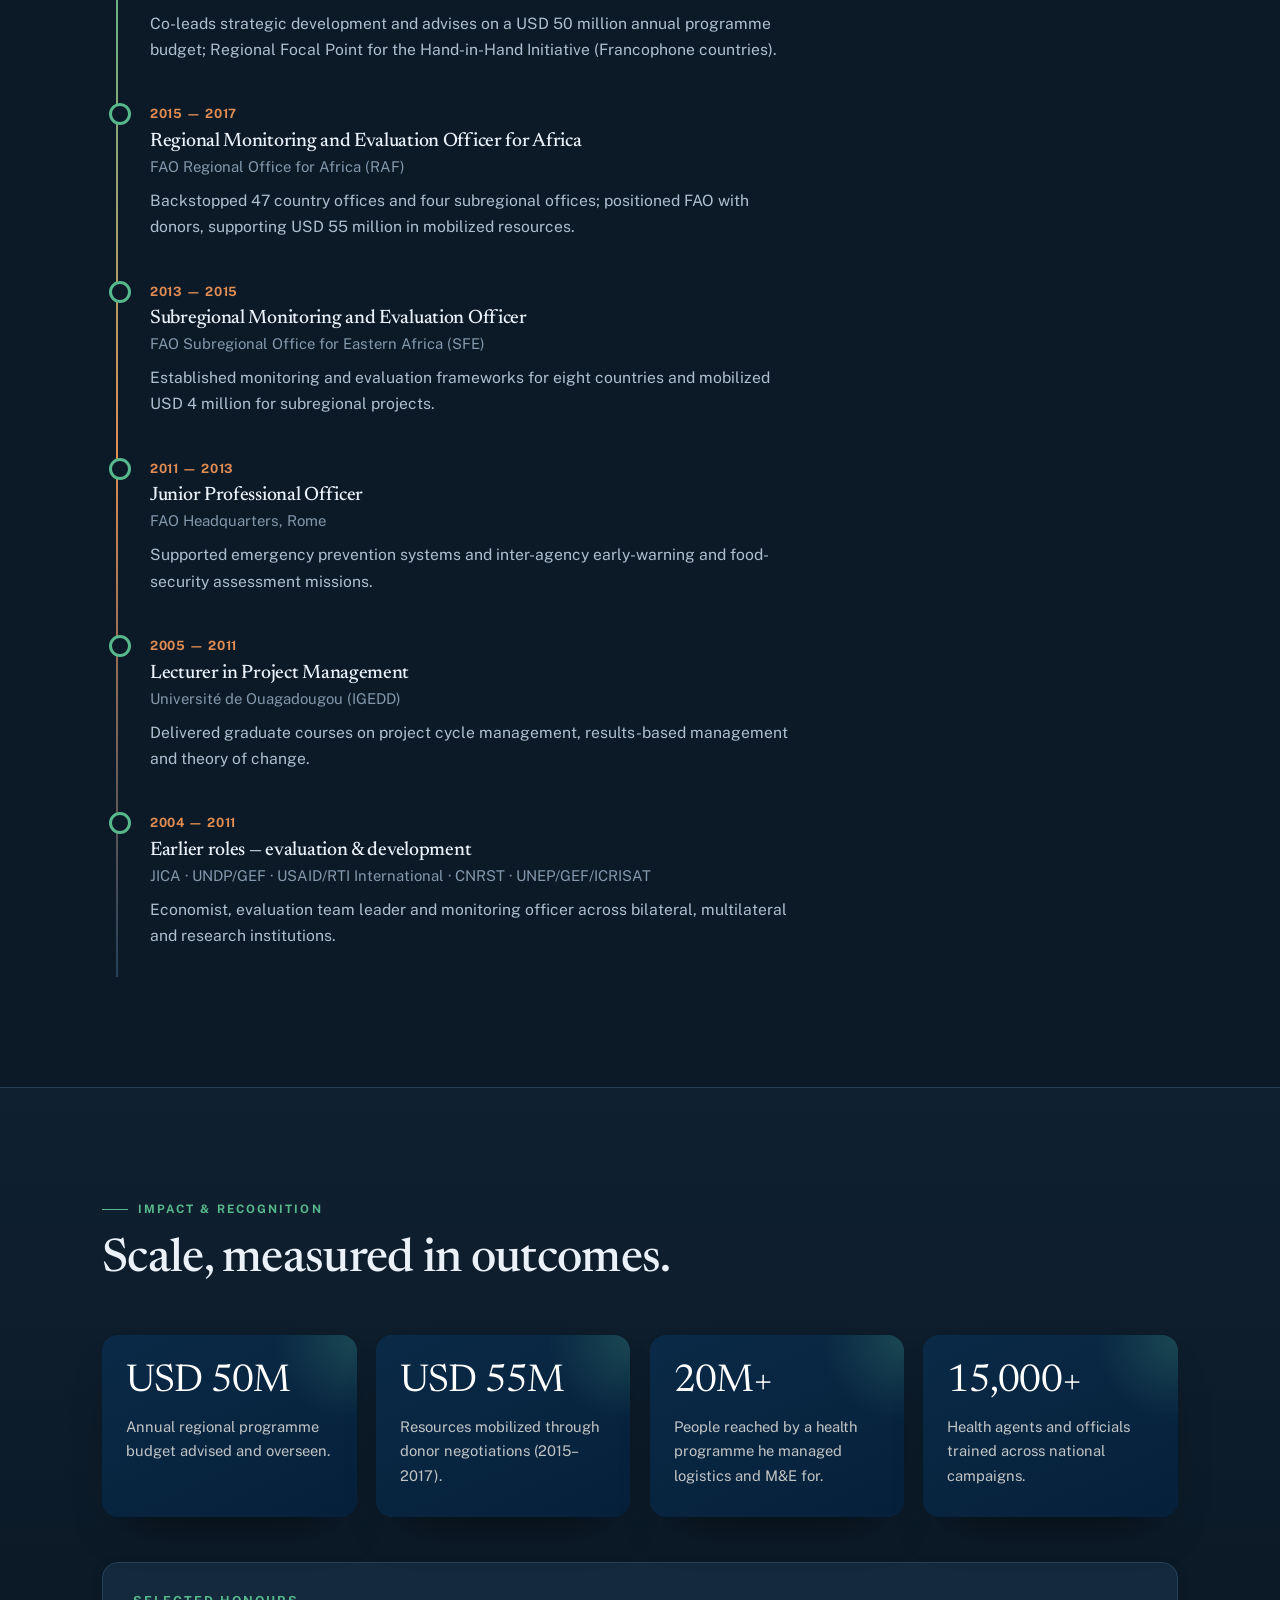
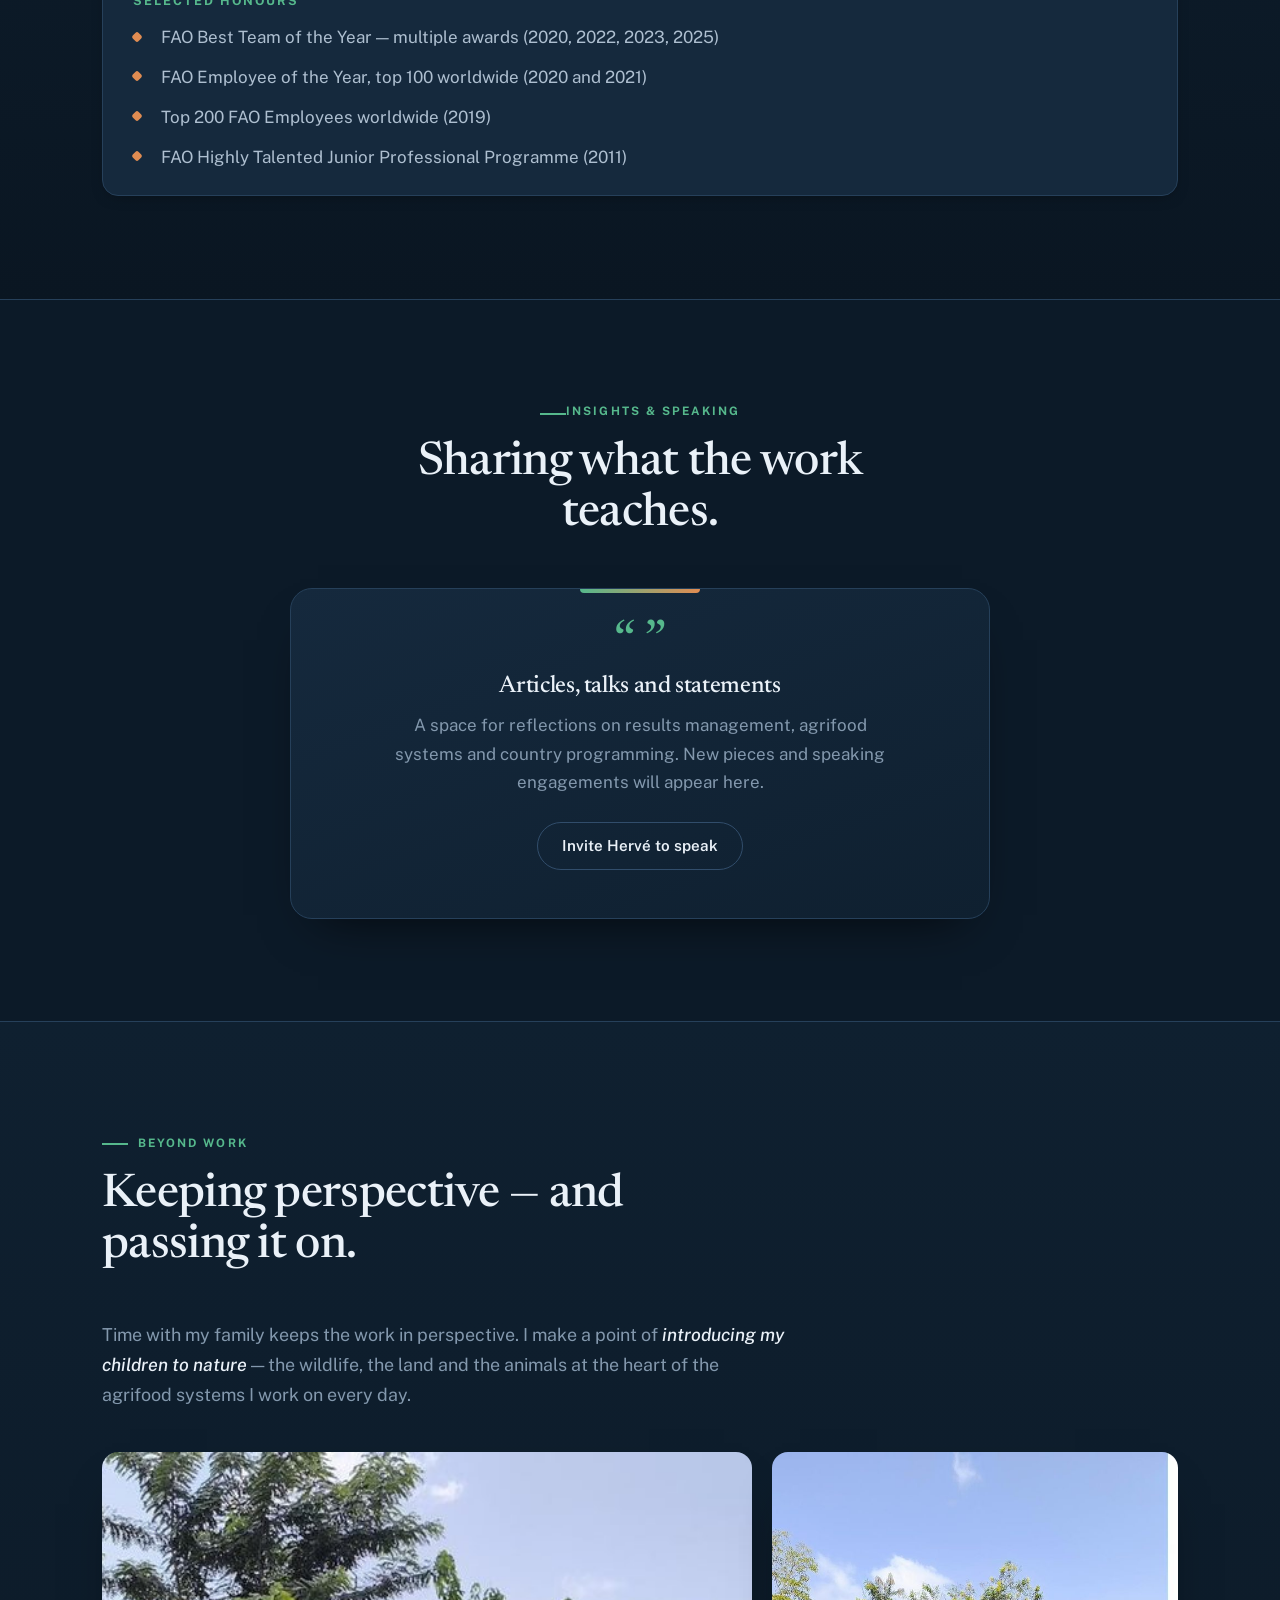
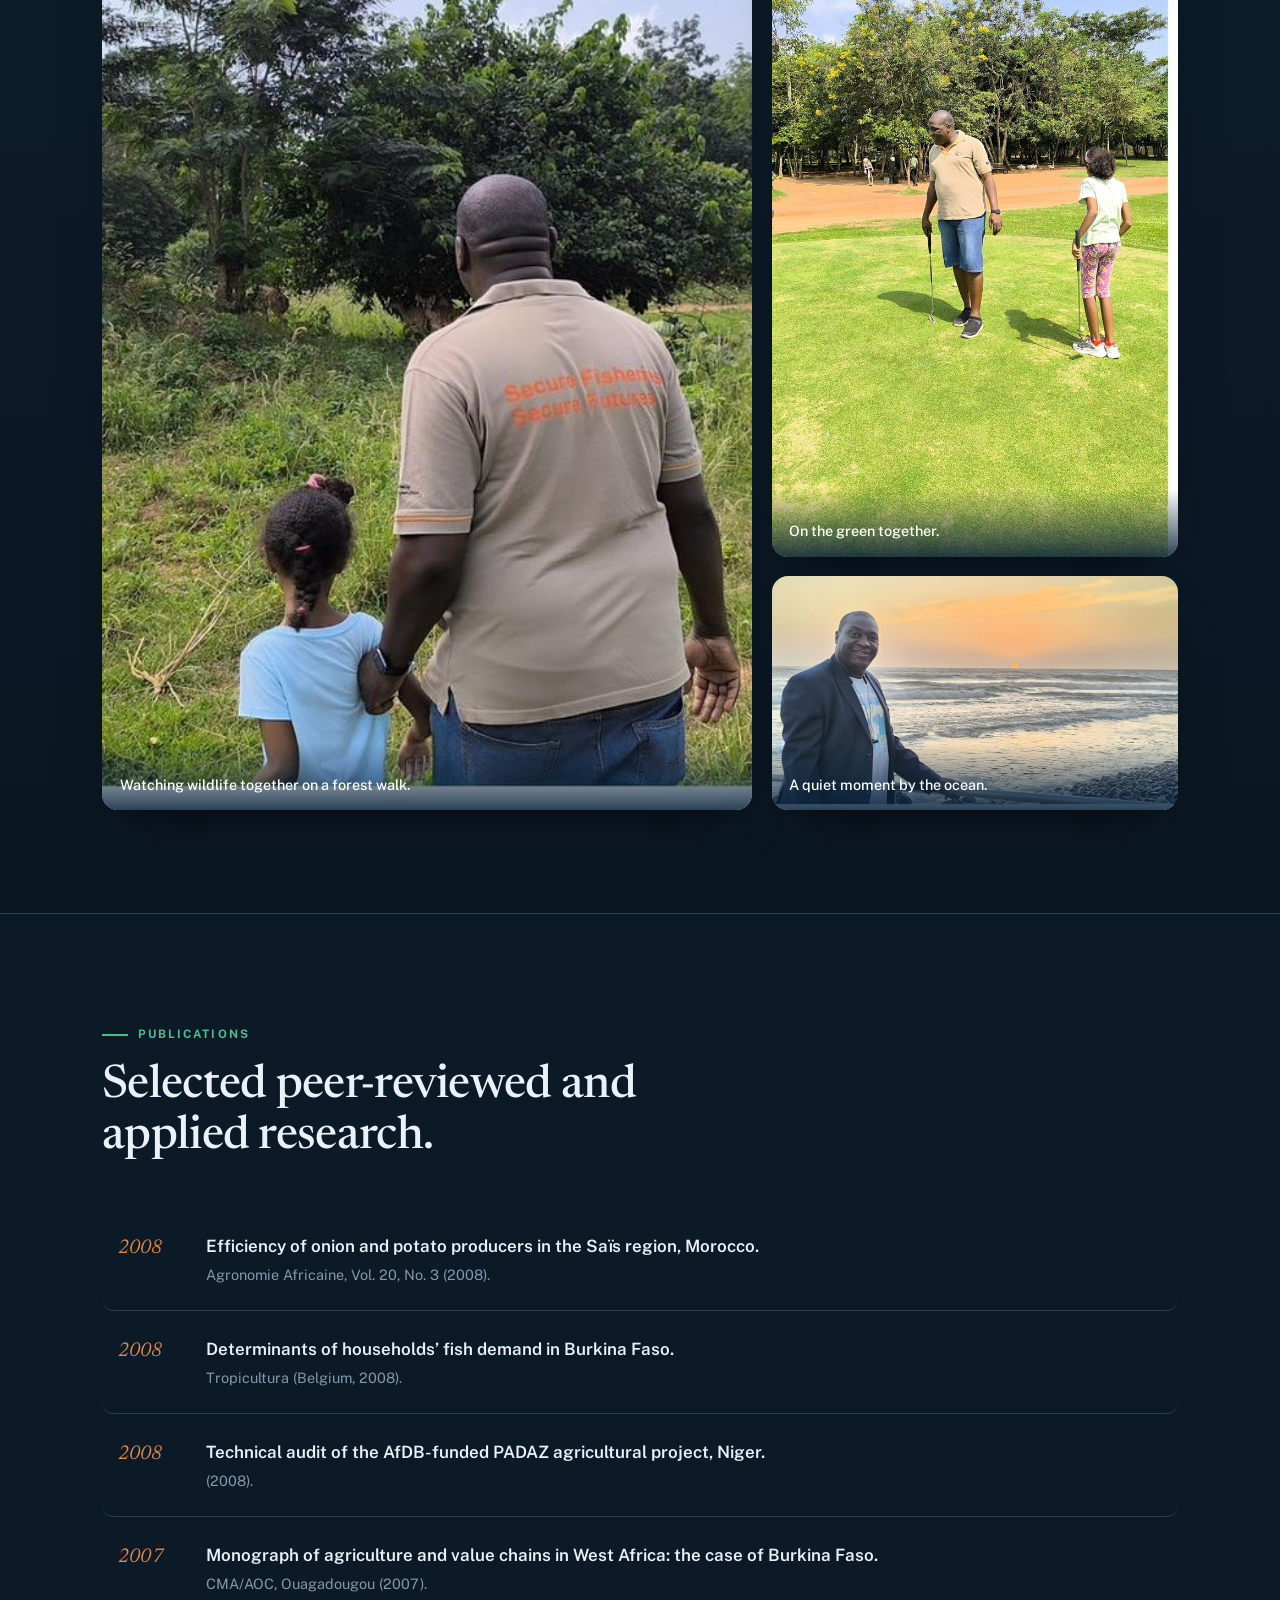
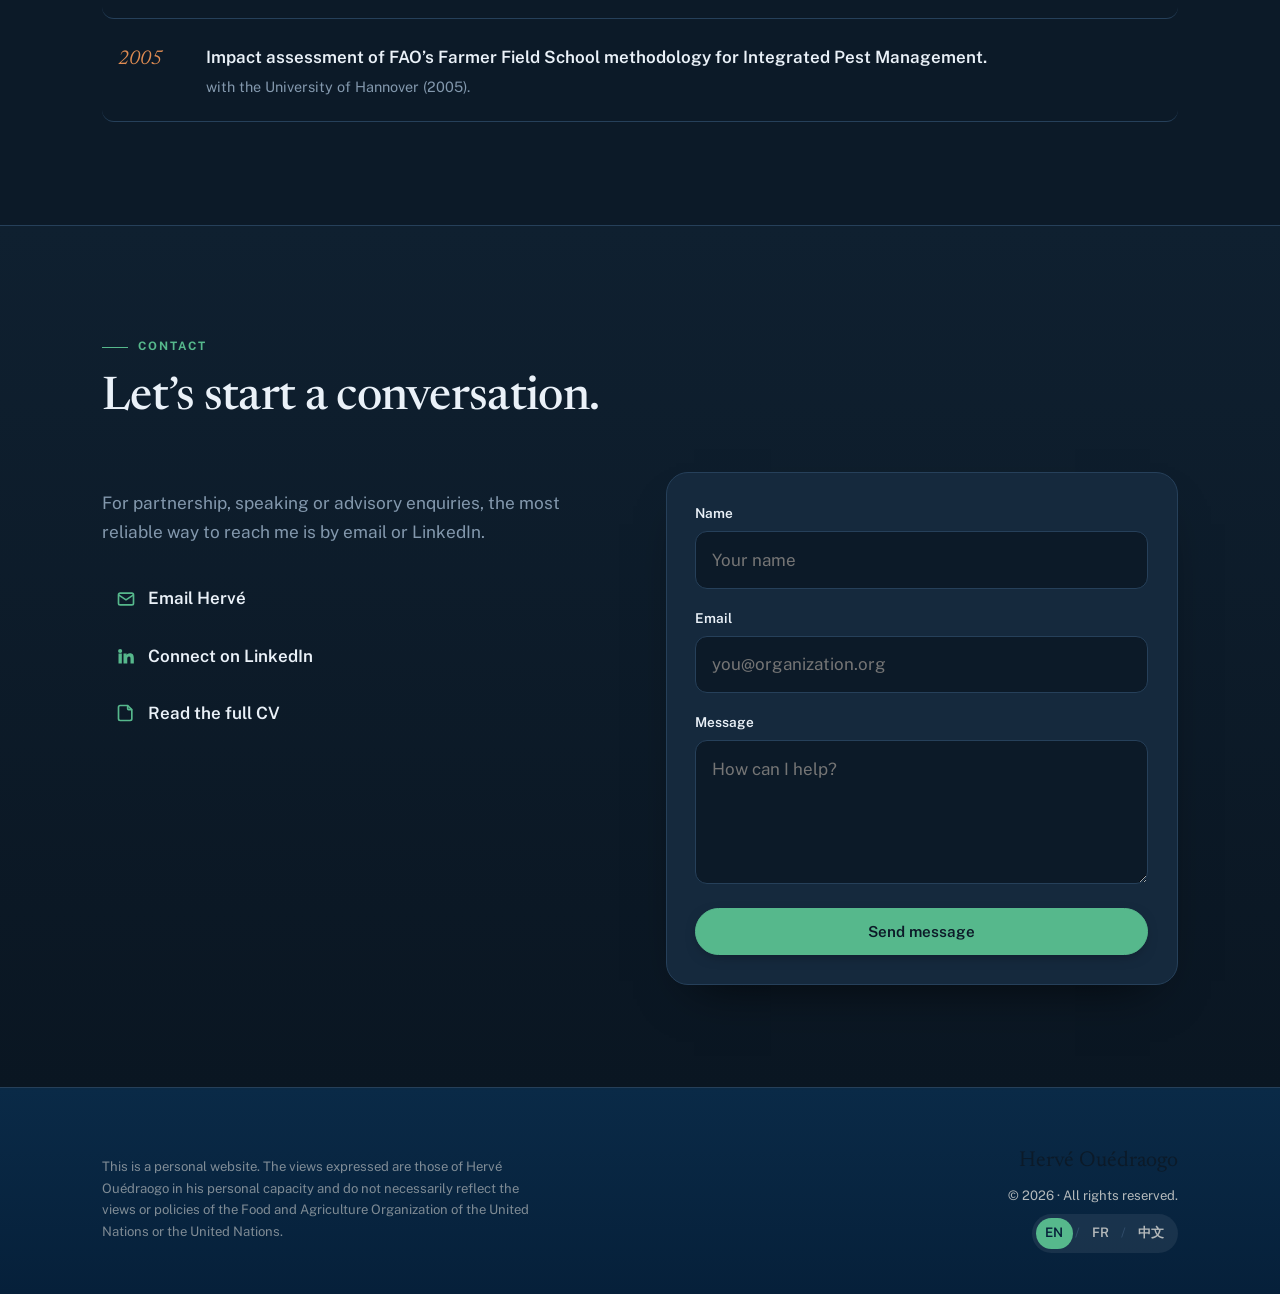
==== commit 02814a47: "Simplify Chinese text and enable dark mode for website (6a4b8ff926cb01187879b88f)" ====
--- a/index.html
+++ b/index.html
@@ -5,18 +5,18 @@
 <meta name="viewport" content="width=device-width, initial-scale=1.0" />
 <title>Hervé Ouédraogo — Development leader, FAO Regional Office for Africa</title>
 <meta name="description" content="Hervé Ouédraogo — Regional Programme Officer at the FAO Regional Office for Africa. Over 20 years in results management, strategic planning and agrifood systems transformation across Africa." />
-<link rel="canonical" href="https://hervessouedraogo.netlify.app/" />
+<link rel="canonical" href="https://www.herveouedraogo.com/" />
 
 <!-- Open Graph / Twitter -->
 <meta property="og:type" content="website" />
 <meta property="og:title" content="Hervé Ouédraogo — Development leader, FAO Regional Office for Africa" />
 <meta property="og:description" content="Results management, strategic planning and agrifood systems transformation across Africa." />
-<meta property="og:url" content="https://hervessouedraogo.netlify.app/" />
-<meta property="og:image" content="https://hervessouedraogo.netlify.app/assets/img/og-image.jpg" />
+<meta property="og:url" content="https://www.herveouedraogo.com/" />
+<meta property="og:image" content="https://www.herveouedraogo.com/assets/img/og-image.jpg" />
 <meta name="twitter:card" content="summary_large_image" />
 <meta name="twitter:title" content="Hervé Ouédraogo — Development leader, FAO Regional Office for Africa" />
 <meta name="twitter:description" content="Results management, strategic planning and agrifood systems transformation across Africa." />
-<meta name="twitter:image" content="https://hervessouedraogo.netlify.app/assets/img/og-image.jpg" />
+<meta name="twitter:image" content="https://www.herveouedraogo.com/assets/img/og-image.jpg" />
 
 <link rel="icon" href="assets/img/favicon.svg" type="image/svg+xml" />
 <link rel="preconnect" href="https://fonts.googleapis.com">
@@ -32,9 +32,10 @@
   "jobTitle":"Regional Programme Officer (Results Management)",
   "worksFor":{"@type":"Organization","name":"Food and Agriculture Organization of the United Nations"},
   "address":{"@type":"PostalAddress","addressLocality":"Accra","addressCountry":"GH"},
-  "url":"https://hervessouedraogo.netlify.app/",
-  "image":"https://hervessouedraogo.netlify.app/assets/img/portrait.jpg",
-  "knowsLanguage":["fr","en","it","ar"]
+  "url":"https://www.herveouedraogo.com/",
+  "image":"https://www.herveouedraogo.com/assets/img/portrait.jpg",
+  "knowsLanguage":["fr","en","it","ar"],
+  "sameAs":["[[LINKEDIN_URL]]"]
 }
 </script>
 </head>
@@ -57,10 +58,9 @@
       <a href="#publications" data-i18n="nav_pubs">Publications</a>
       <a href="#contact" data-i18n="nav_contact">Contact</a>
       <span class="lang" aria-label="Language">
-        <button data-lang="en" aria-pressed="true">EN</button><span>/</span><button data-lang="fr" aria-pressed="false">FR</button>
+        <button data-lang="en" aria-pressed="true">EN</button><span>/</span><button data-lang="fr" aria-pressed="false">FR</button><span>/</span><button data-lang="zh" aria-pressed="false">中文</button>
       </span>
     </nav>
-    <button class="theme-btn" id="themeBtn" aria-label="Toggle dark mode" title="Toggle theme"><svg class="moon" viewBox="0 0 24 24" fill="none" stroke="currentColor" stroke-width="2"><path d="M21 12.8A9 9 0 1 1 11.2 3a7 7 0 0 0 9.8 9.8z"/></svg><svg class="sun" viewBox="0 0 24 24" fill="none" stroke="currentColor" stroke-width="2"><circle cx="12" cy="12" r="4"/><path d="M12 2v2M12 20v2M4.9 4.9l1.4 1.4M17.7 17.7l1.4 1.4M2 12h2M20 12h2M4.9 19.1l1.4-1.4M17.7 6.3l1.4-1.4"/></svg></button>
     <button class="menu-btn" id="menuBtn" aria-label="Open menu" aria-expanded="false" aria-controls="navlinks">
       <svg viewBox="0 0 24 24" fill="none" stroke="currentColor" stroke-width="2"><path d="M3 6h18M3 12h18M3 18h18"/></svg>
     </button>
@@ -147,7 +147,7 @@
       <figure class="shot"><div class="imgwrap"><img src="assets/img/moment-speaking-rabat.jpg" loading="lazy" alt="Hervé Ouédraogo addressing the 33rd FAO Regional Conference for Africa in Rabat" /></div><figcaption data-i18n="cap_rabat">Addressing the 33rd FAO Regional Conference for Africa, Rabat, 2024.</figcaption></figure>
       <figure class="shot"><div class="imgwrap"><img src="assets/img/moment-harare-banner.jpg" loading="lazy" alt="At an FAO capacity-development workshop in Harare" /></div><figcaption data-i18n="cap_harare">Capacity-development workshop with country offices, Harare, 2025.</figcaption></figure>
       <figure class="shot"><div class="imgwrap"><img src="assets/img/moment-fao-hq-rome.jpg" loading="lazy" alt="With colleagues at FAO headquarters in Rome" /></div><figcaption data-i18n="cap_rome">With colleagues at FAO headquarters, Rome.</figcaption></figure>
-      <figure class="shot"><div class="imgwrap"><img src="assets/img/moment-som-chair.jpg" loading="lazy" alt="At the Senior Officers' Meeting of the FAO Regional Conference for Africa" /></div><figcaption data-i18n="cap_som">At the Senior Officers' Meeting, FAO Regional Conference for Africa.</figcaption></figure>
+      <figure class="shot"><div class="imgwrap"><img src="assets/img/moment-som-chair.jpg" loading="lazy" alt="At the Senior Officers' Meeting of the FAO Regional Conference for Africa" /></div><figcaption data-i18n="cap_som">At the Senior Officers’ Meeting, FAO Regional Conference for Africa.</figcaption></figure>
       <figure class="shot"><div class="imgwrap"><img src="assets/img/moment-capacity.jpg" loading="lazy" alt="Exchanging on capacity building and global outreach" /></div><figcaption data-i18n="cap_capacity">Exchanging on capacity building and global outreach.</figcaption></figure>
       <figure class="shot"><div class="imgwrap"><img src="assets/img/moment-agritech-drone.jpg" loading="lazy" alt="Visiting an agricultural technology and innovation exhibition" /></div><figcaption data-i18n="cap_agritech">Exploring agricultural technology and innovation.</figcaption></figure>
       <figure class="shot"><div class="imgwrap"><img src="assets/img/moment-office.jpg" loading="lazy" alt="Hervé Ouédraogo at work at the FAO Regional Office for Africa" /></div><figcaption data-i18n="cap_office">At work, FAO Regional Office for Africa, Accra.</figcaption></figure>
@@ -227,7 +227,7 @@
       <h2 data-i18n="insights_h2">Sharing what the work teaches.</h2>
     </div>
     <div class="insights-box reveal">
-      <div class="ic">" "</div>
+      <div class="ic">“ ”</div>
       <h3 data-i18n="insights_t">Articles, talks and statements</h3>
       <p data-i18n="insights_p">A space for reflections on results management, agrifood systems and country programming. New pieces and speaking engagements will appear here.</p>
       <a href="#contact" class="btn btn-ghost"><span data-i18n="insights_cta">Invite Hervé to speak</span></a>
@@ -260,10 +260,10 @@
     </div>
     <div class="pubs">
       <article class="pub reveal"><span class="yr">2008</span><div class="meta"><span class="t" data-i18n="p1_t">Efficiency of onion and potato producers in the Saïs region, Morocco.</span><br><span class="src" data-i18n="p1_s">Agronomie Africaine, Vol. 20, No. 3 (2008).</span></div></article>
-      <article class="pub reveal"><span class="yr">2008</span><div class="meta"><span class="t" data-i18n="p2_t">Determinants of households' fish demand in Burkina Faso.</span><br><span class="src" data-i18n="p2_s">Tropicultura (Belgium, 2008).</span></div></article>
+      <article class="pub reveal"><span class="yr">2008</span><div class="meta"><span class="t" data-i18n="p2_t">Determinants of households’ fish demand in Burkina Faso.</span><br><span class="src" data-i18n="p2_s">Tropicultura (Belgium, 2008).</span></div></article>
       <article class="pub reveal"><span class="yr">2008</span><div class="meta"><span class="t" data-i18n="p3_t">Technical audit of the AfDB-funded PADAZ agricultural project, Niger.</span><br><span class="src" data-i18n="p3_s">(2008).</span></div></article>
       <article class="pub reveal"><span class="yr">2007</span><div class="meta"><span class="t" data-i18n="p4_t">Monograph of agriculture and value chains in West Africa: the case of Burkina Faso.</span><br><span class="src" data-i18n="p4_s">CMA/AOC, Ouagadougou (2007).</span></div></article>
-      <article class="pub reveal"><span class="yr">2005</span><div class="meta"><span class="t" data-i18n="p5_t">Impact assessment of FAO's Farmer Field School methodology for Integrated Pest Management.</span><br><span class="src" data-i18n="p5_s">with the University of Hannover (2005).</span></div></article>
+      <article class="pub reveal"><span class="yr">2005</span><div class="meta"><span class="t" data-i18n="p5_t">Impact assessment of FAO’s Farmer Field School methodology for Integrated Pest Management.</span><br><span class="src" data-i18n="p5_s">with the University of Hannover (2005).</span></div></article>
     </div>
   </div>
 </section>
@@ -273,7 +273,7 @@
   <div class="wrap">
     <div class="section-head reveal">
       <span class="eyebrow" data-i18n="contact_eyebrow">Contact</span>
-      <h2 data-i18n="contact_h2">Let's start a conversation.</h2>
+      <h2 data-i18n="contact_h2">Let’s start a conversation.</h2>
     </div>
     <div class="contact-grid">
       <div class="contact-intro reveal">
@@ -293,14 +293,11 @@
           </a>
         </div>
       </div>
-      <form id="contactForm" name="contact" method="POST" data-netlify="true" netlify-honeypot="bot-field" class="reveal" aria-label="Contact form">
-        <input type="hidden" name="form-name" value="contact" />
-        <p style="display:none"><label>Don't fill this out: <input name="bot-field" /></label></p>
+      <form action="[[FORMSPREE_ENDPOINT]]" method="POST" class="reveal" aria-label="Contact form">
         <div class="field"><label for="cname" data-i18n="form_name">Name</label><input id="cname" name="name" type="text" required placeholder="Your name" /></div>
         <div class="field"><label for="cemail" data-i18n="form_email">Email</label><input id="cemail" name="email" type="email" required placeholder="you@organization.org" /></div>
         <div class="field"><label for="cmsg" data-i18n="form_msg">Message</label><textarea id="cmsg" name="message" rows="4" required placeholder="How can I help?"></textarea></div>
-        <button type="submit" class="btn btn-primary" id="formSubmit"><span data-i18n="form_send">Send message</span></button>
-        <div id="formStatus" class="form-status" aria-live="polite"></div>
+        <button type="submit" class="btn btn-primary"><span data-i18n="form_send">Send message</span></button>
       </form>
     </div>
   </div>
@@ -315,7 +312,7 @@
       <div class="fbrand">Hervé Ouédraogo</div>
       <div>© <span id="year">2026</span> · <span data-i18n="foot_rights">All rights reserved.</span></div>
       <div class="lang" aria-label="Language" style="justify-content:flex-end;margin-top:.4rem;">
-        <button data-lang="en" aria-pressed="true">EN</button><span>/</span><button data-lang="fr" aria-pressed="false">FR</button>
+        <button data-lang="en" aria-pressed="true">EN</button><span>/</span><button data-lang="fr" aria-pressed="false">FR</button><span>/</span><button data-lang="zh" aria-pressed="false">中文</button>
       </div>
     </div>
   </div>
--- a/css/styles.css
+++ b/css/styles.css
@@ -221,12 +221,6 @@
 form input:focus,form textarea:focus{outline:none;border-color:var(--teal);background:#fff;box-shadow:0 0 0 4px var(--teal-glow);}
 form .btn-primary{background:var(--teal);border-color:var(--teal);width:100%;justify-content:center;margin-top:.4rem;}
 form .btn-primary:hover{background:var(--teal-2);}
-form .btn-primary:disabled{opacity:.6;cursor:not-allowed;transform:none!important;}
-
-/* form status feedback */
-.form-status{margin-top:1rem;padding:.9rem 1rem;border-radius:12px;font-size:.92rem;font-weight:500;display:none;}
-.form-status.success{display:block;background:rgba(46,125,91,.1);border:1px solid rgba(46,125,91,.3);color:var(--teal);}
-.form-status.error{display:block;background:rgba(192,97,44,.1);border:1px solid rgba(192,97,44,.3);color:var(--accent-2);}
 
 /* ===== FOOTER ===== */
 footer{background:linear-gradient(180deg,var(--deep),var(--deep-2));color:rgba(246,242,234,.72);padding:3.4rem 0 2.4rem;}
@@ -318,6 +312,7 @@
 
 /* ===== DARK THEME ===== */
 [data-theme="dark"]{
+  color-scheme:dark;
   --ink:#eaf1f8; --ink-2:#dbe6f0; --ink-soft:#aebfd0; --ink-text:#c7d4e2;
   --muted:#8398ad; --paper:#0c1a28; --paper-2:#0f2030; --surface:#15293d;
   --line:#26405a; --line-2:#314d6b;
@@ -338,5 +333,5 @@
 [data-theme="dark"] .card .num{color:#1a3045;}
 [data-theme="dark"] .theme-btn{background:var(--surface);}
 [data-theme="dark"] ::selection{background:var(--teal);color:#06203a;}
-[data-theme="dark"] .form-status.success{background:rgba(86,184,140,.12);border-color:rgba(86,184,140,.3);}
-[data-theme="dark"] .form-status.error{background:rgba(224,140,82,.12);border-color:rgba(224,140,82,.3);}
+/* dark-mode only: theme toggle removed */
+.theme-btn{display:none!important;}
